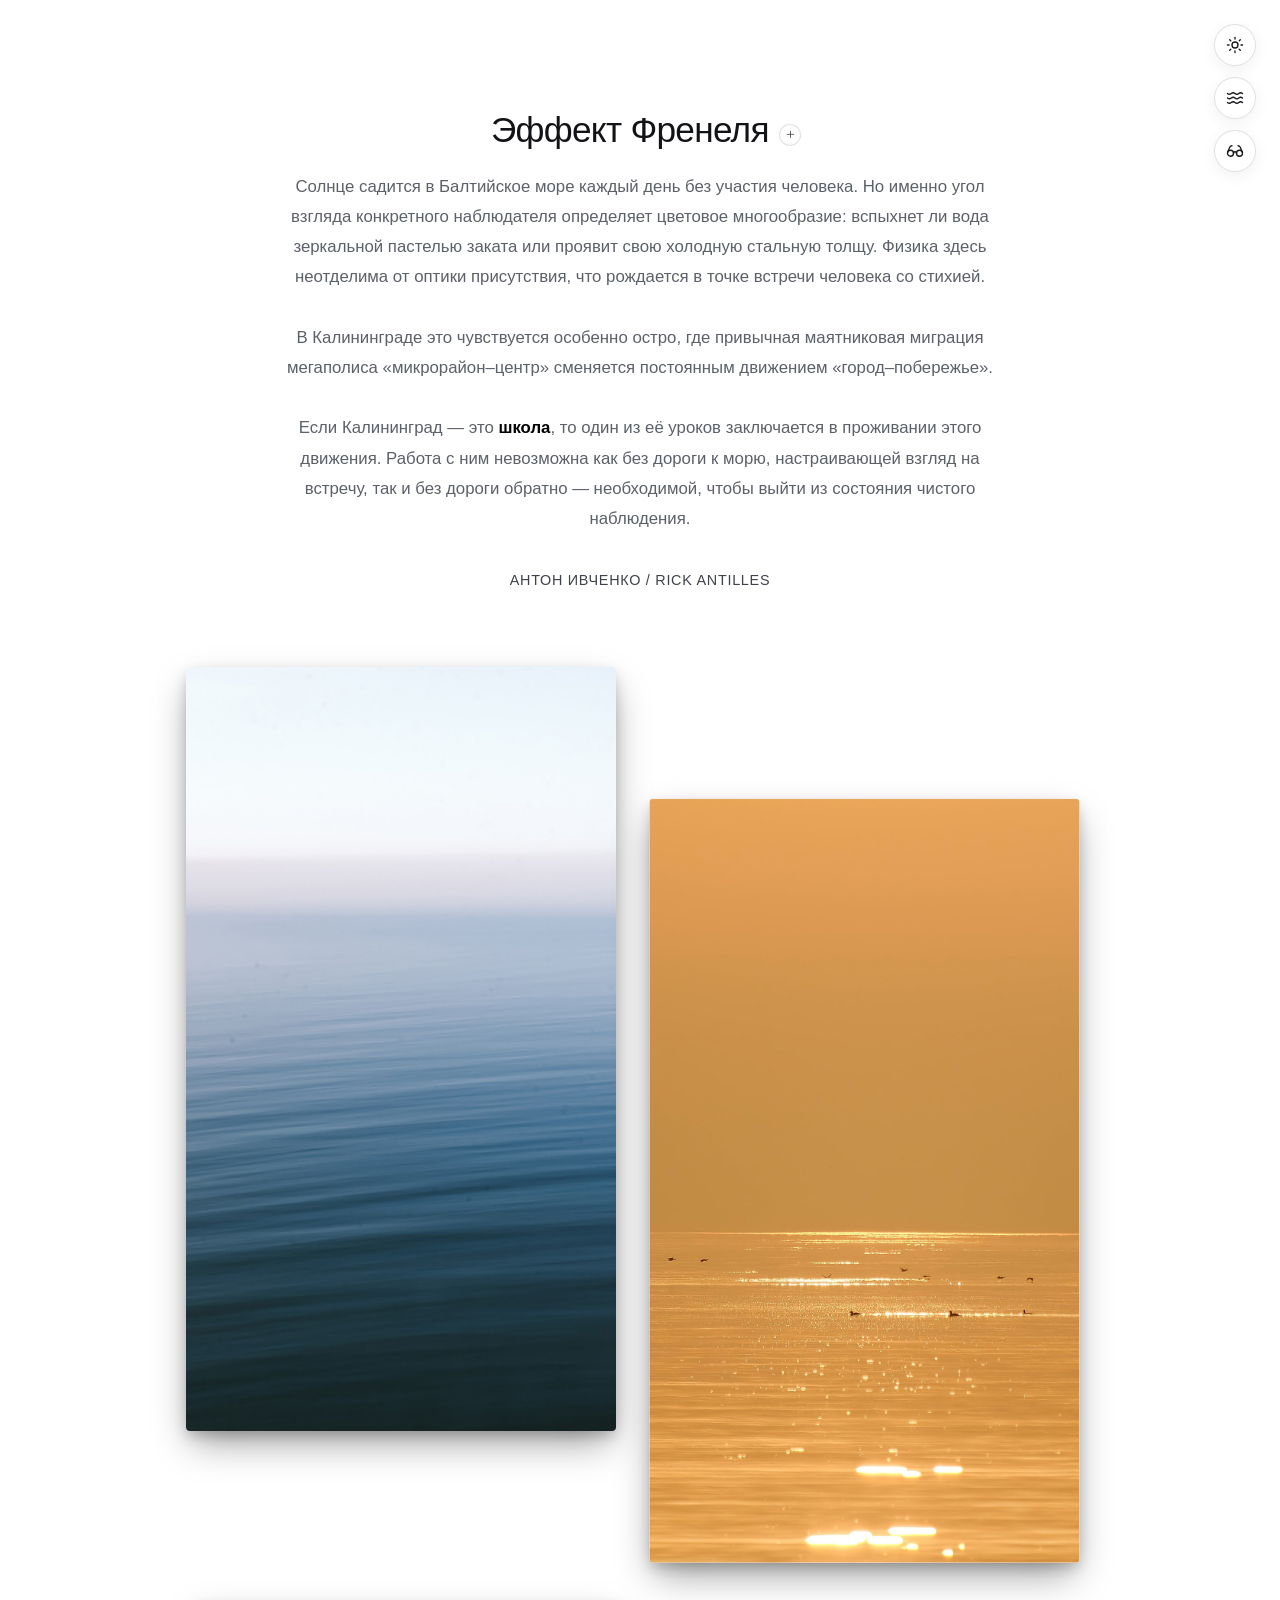
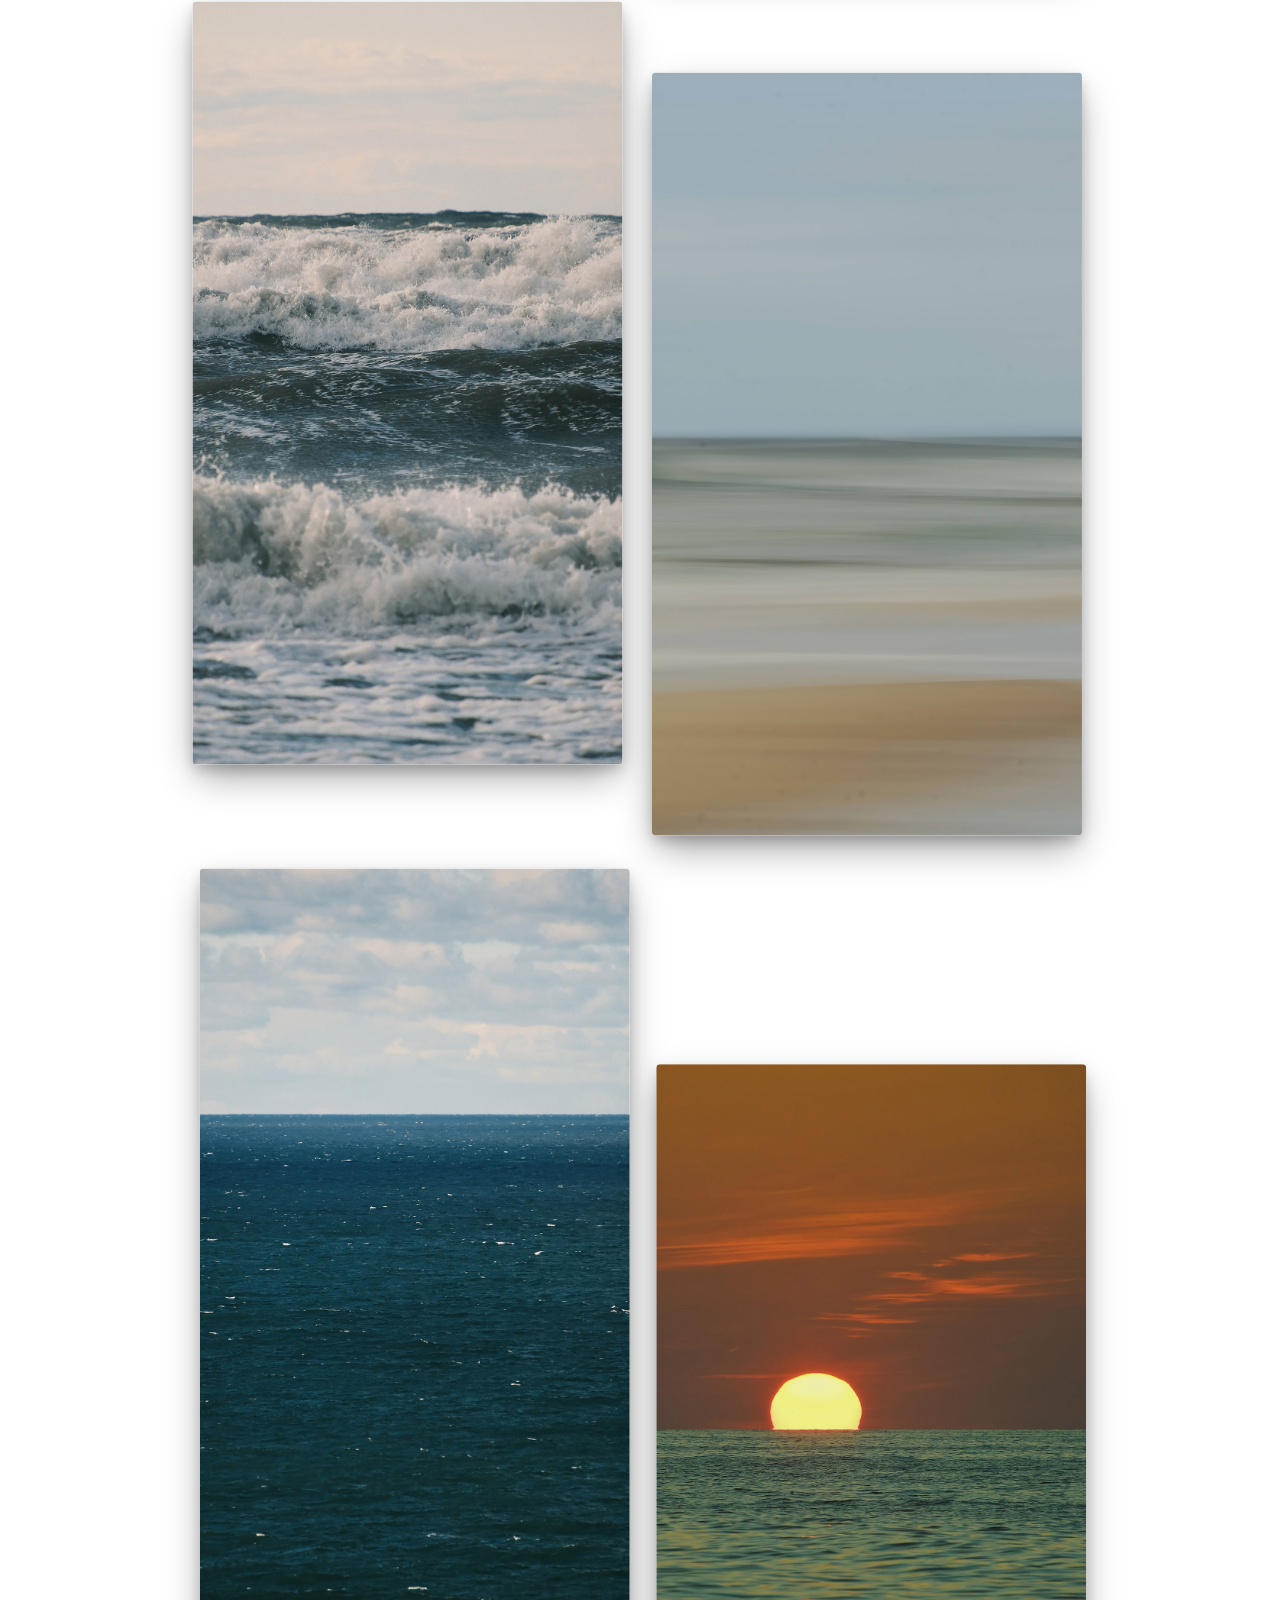
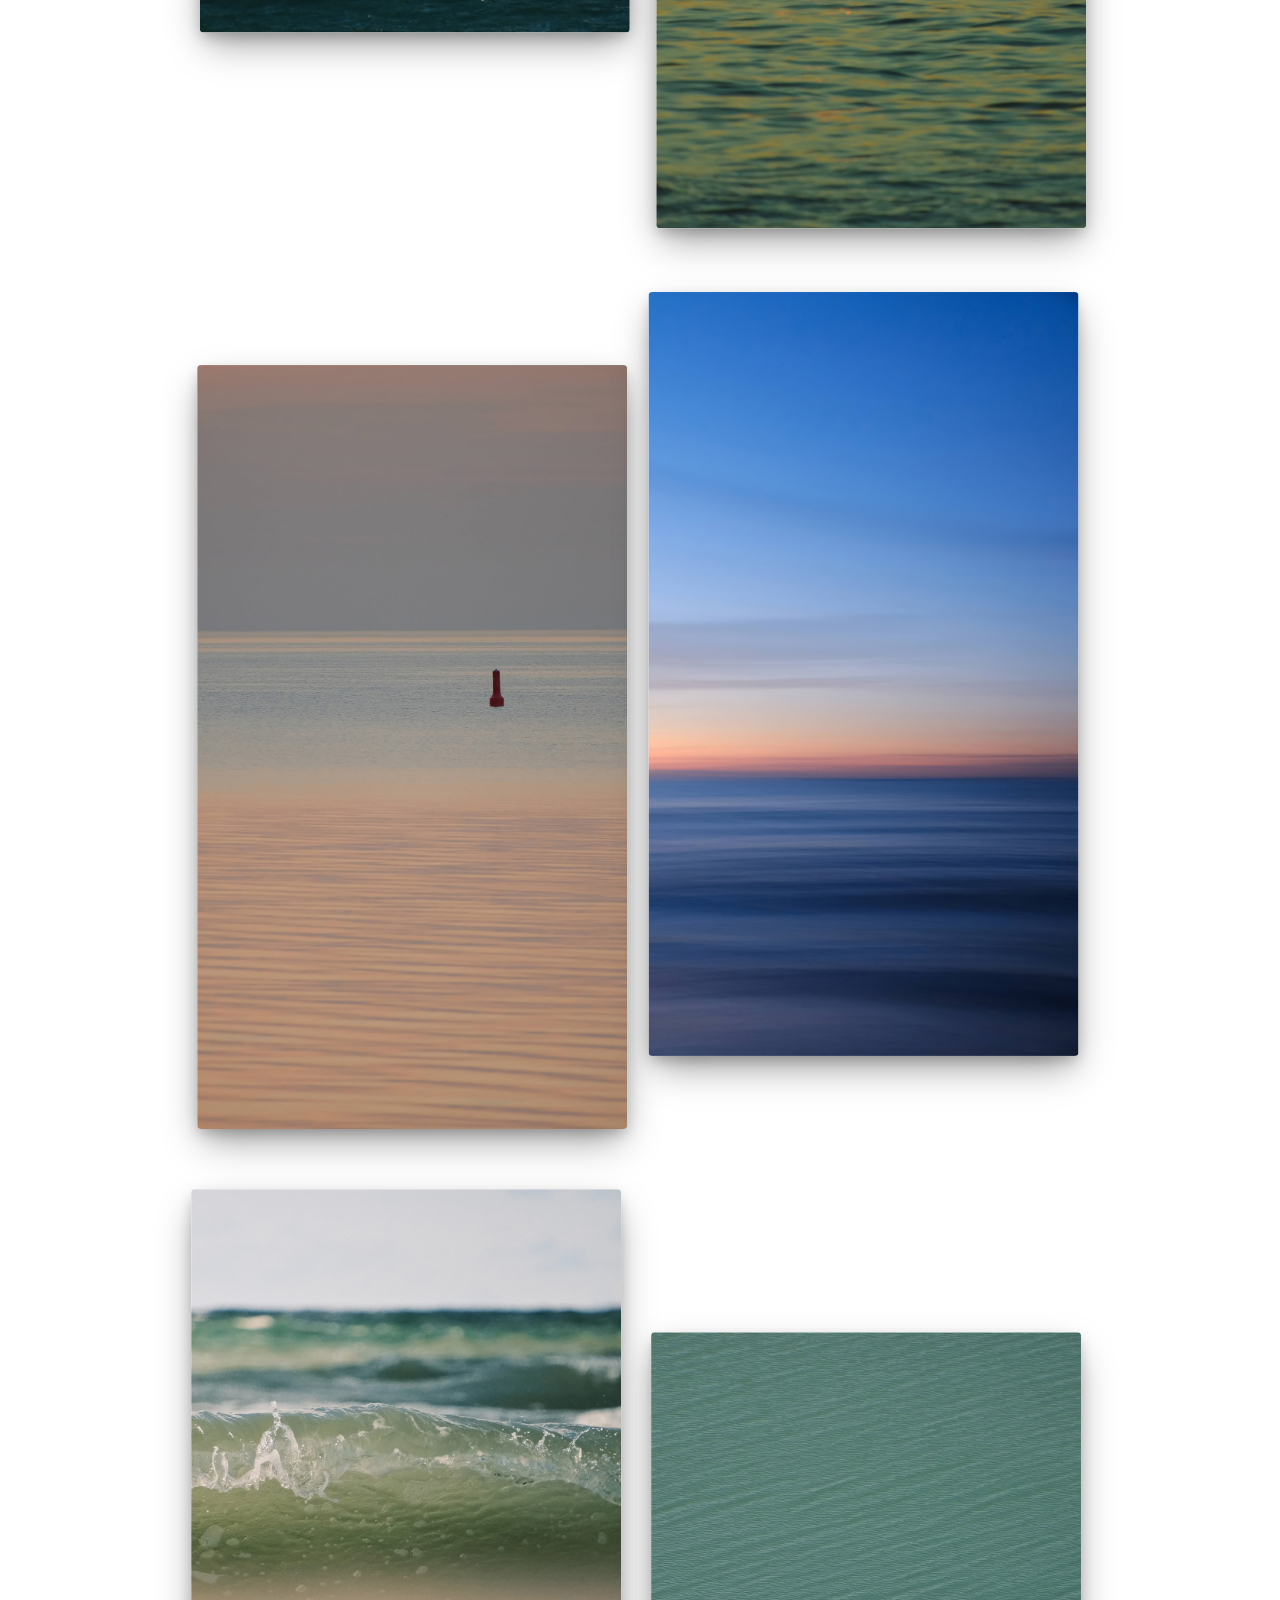
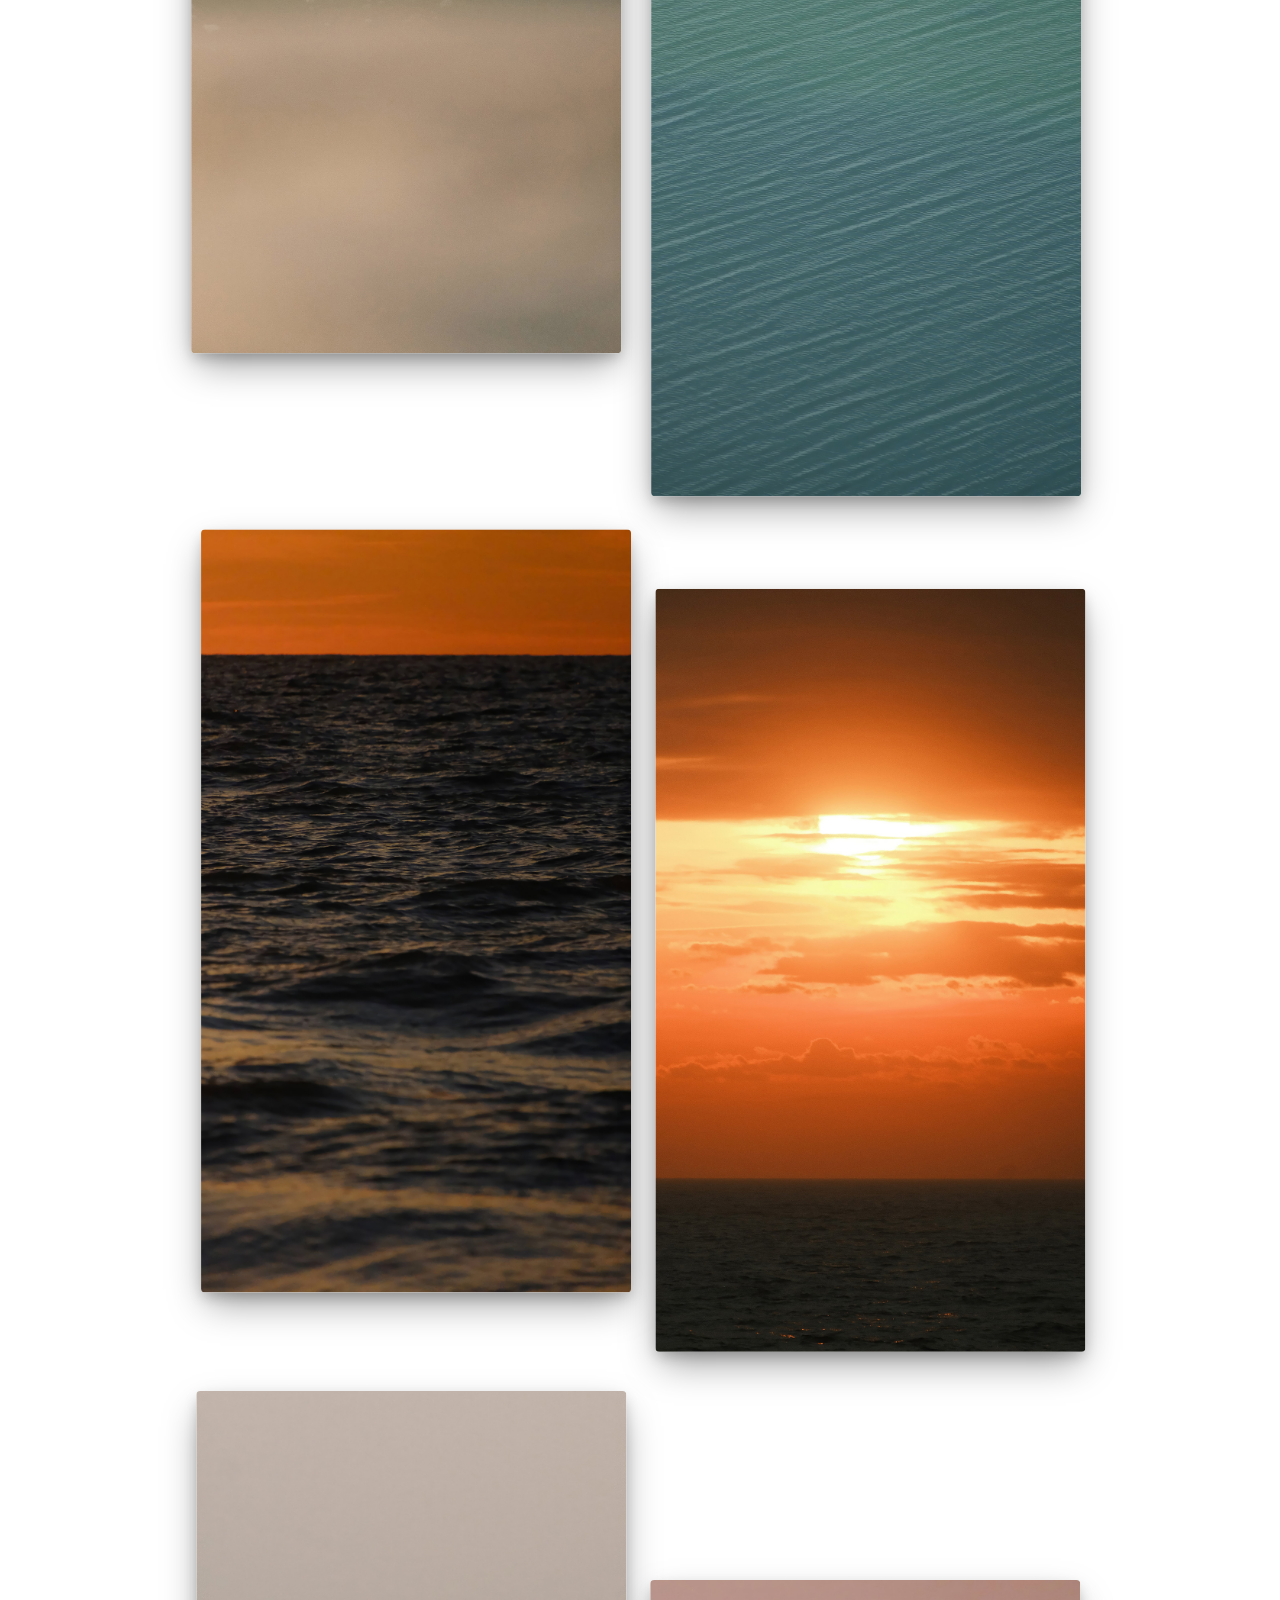
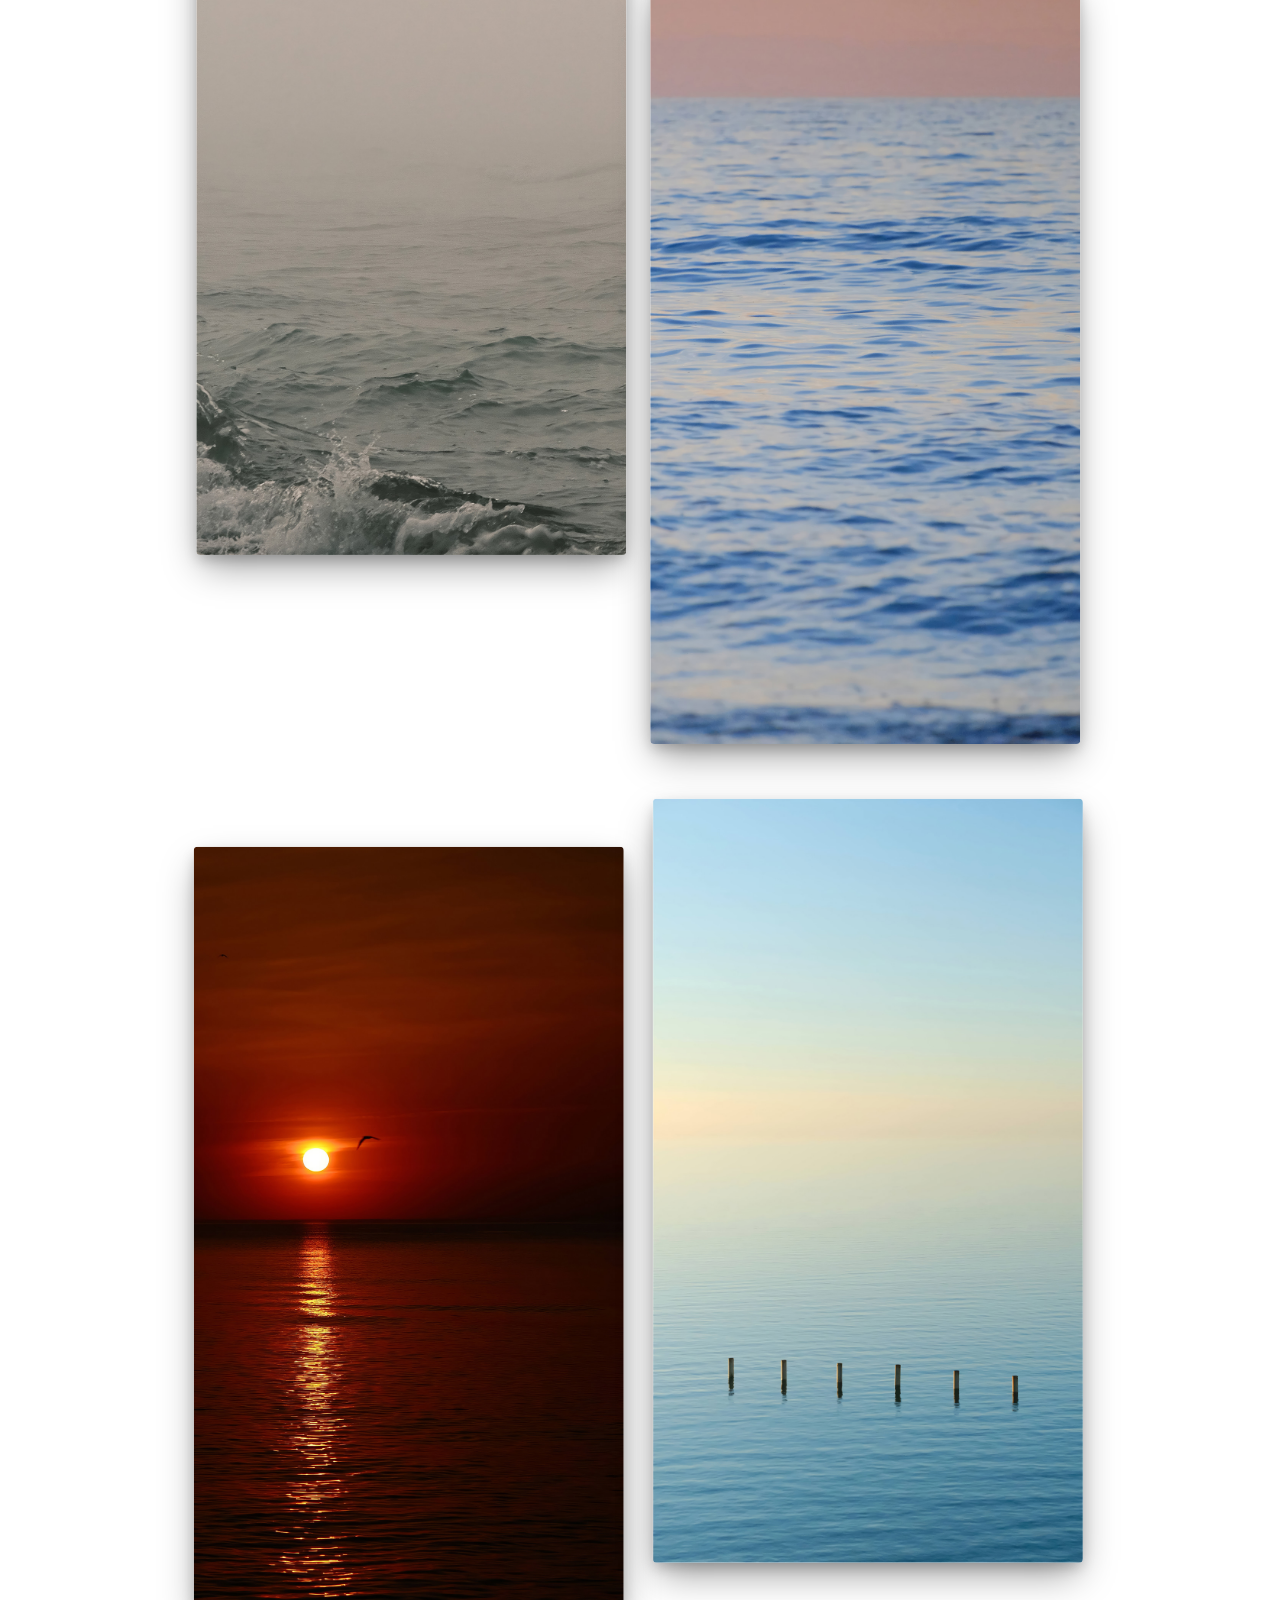
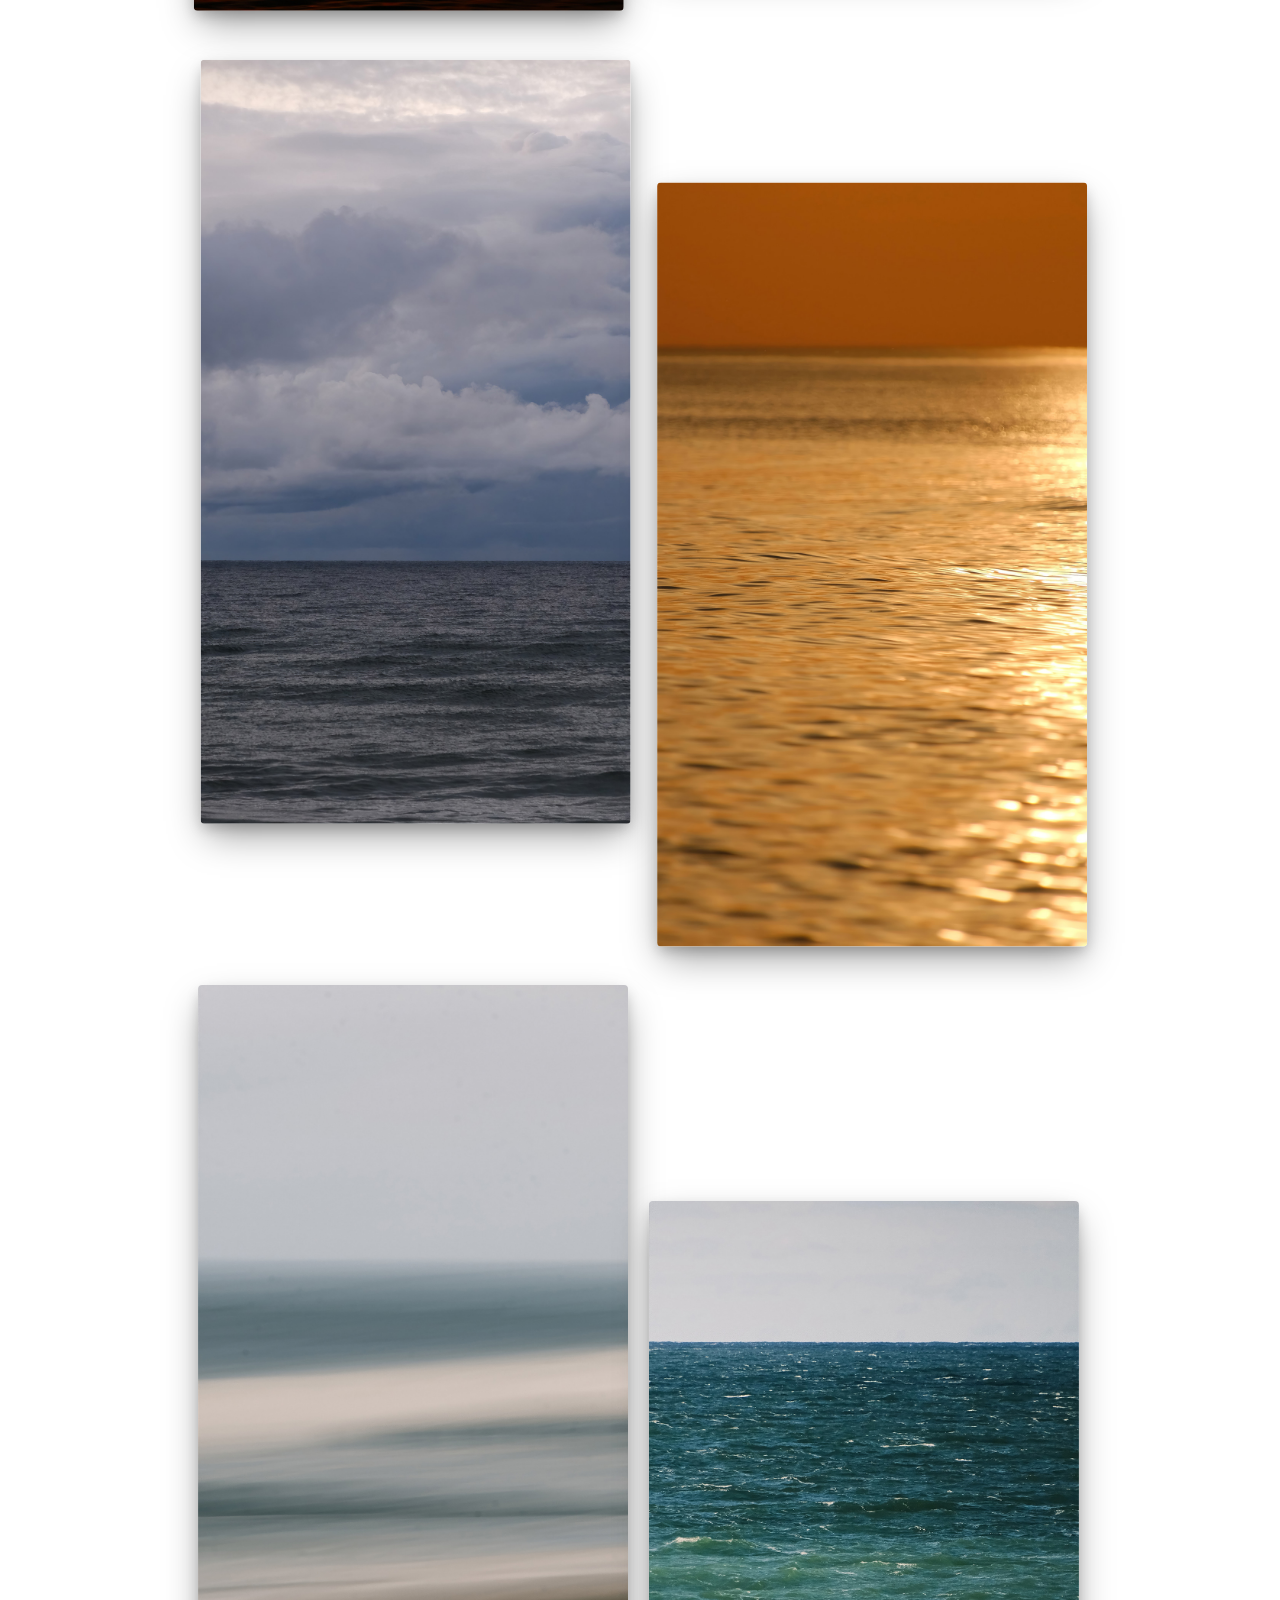
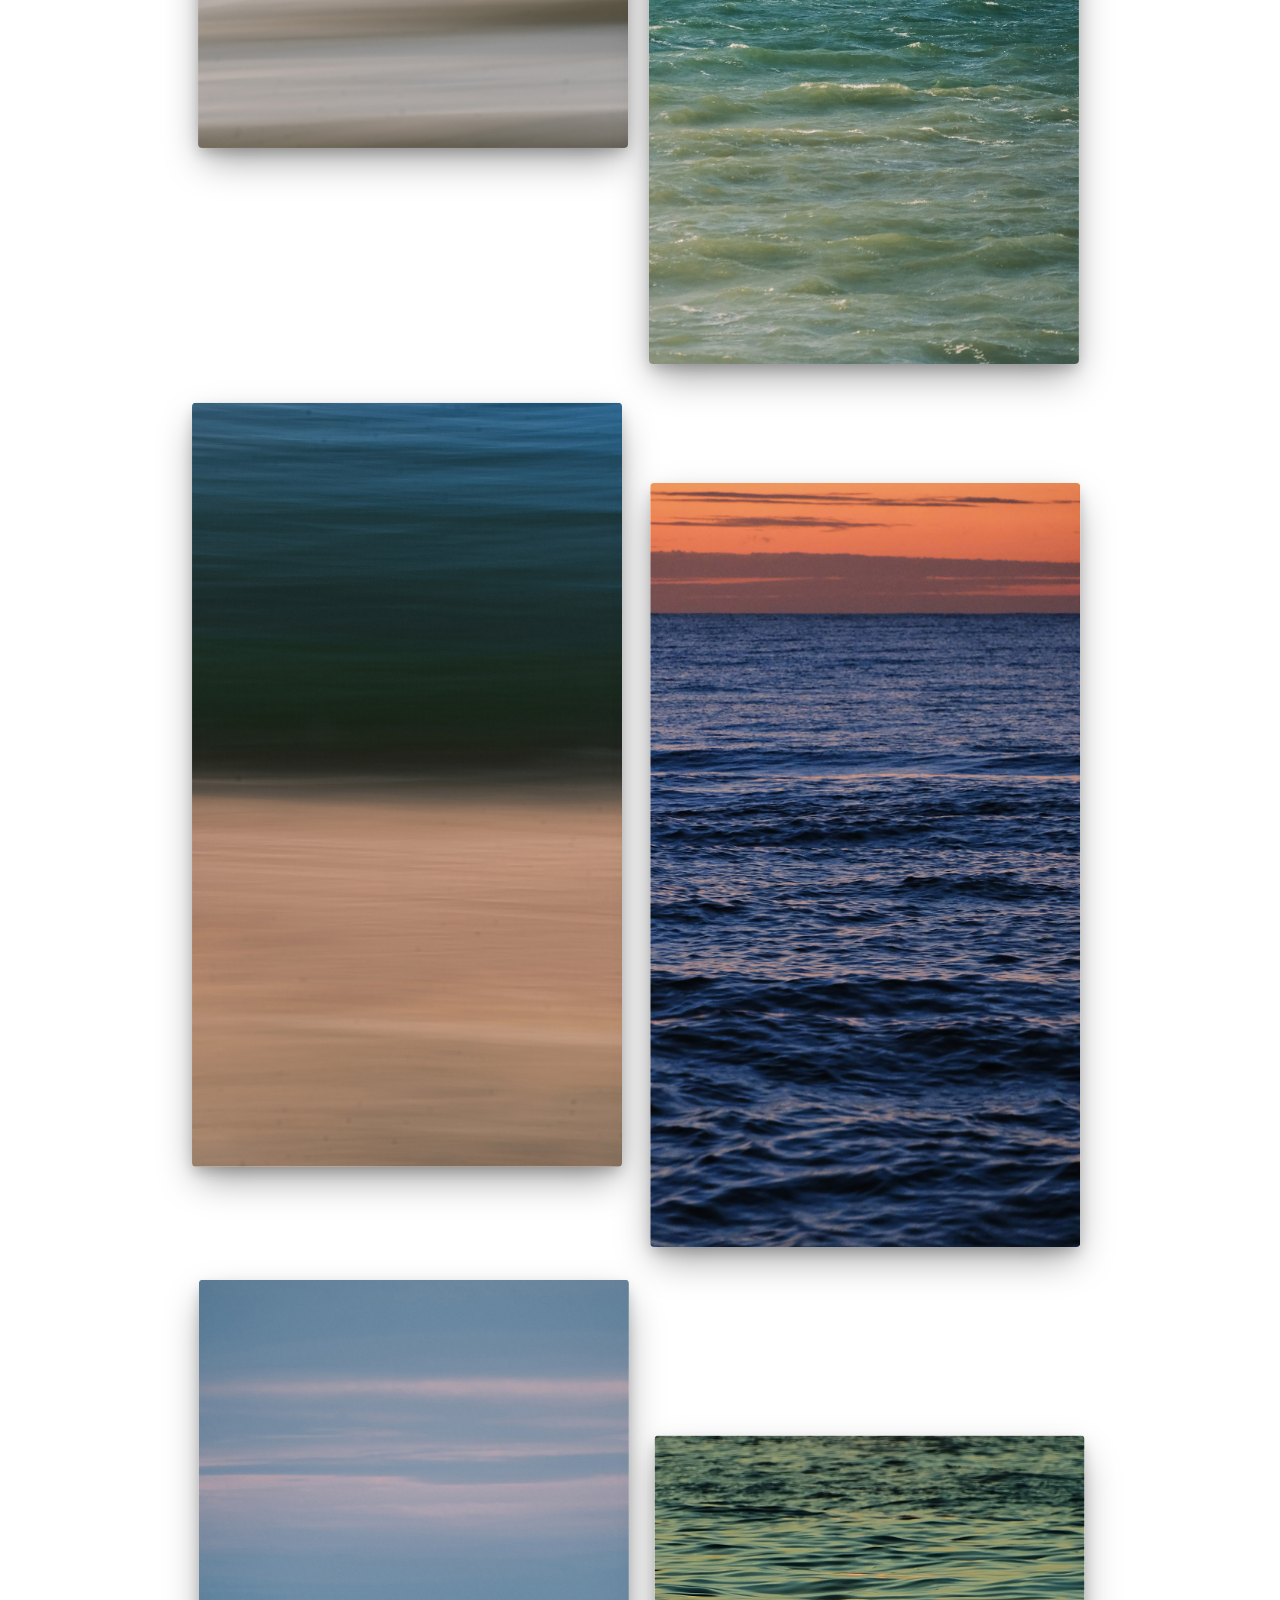
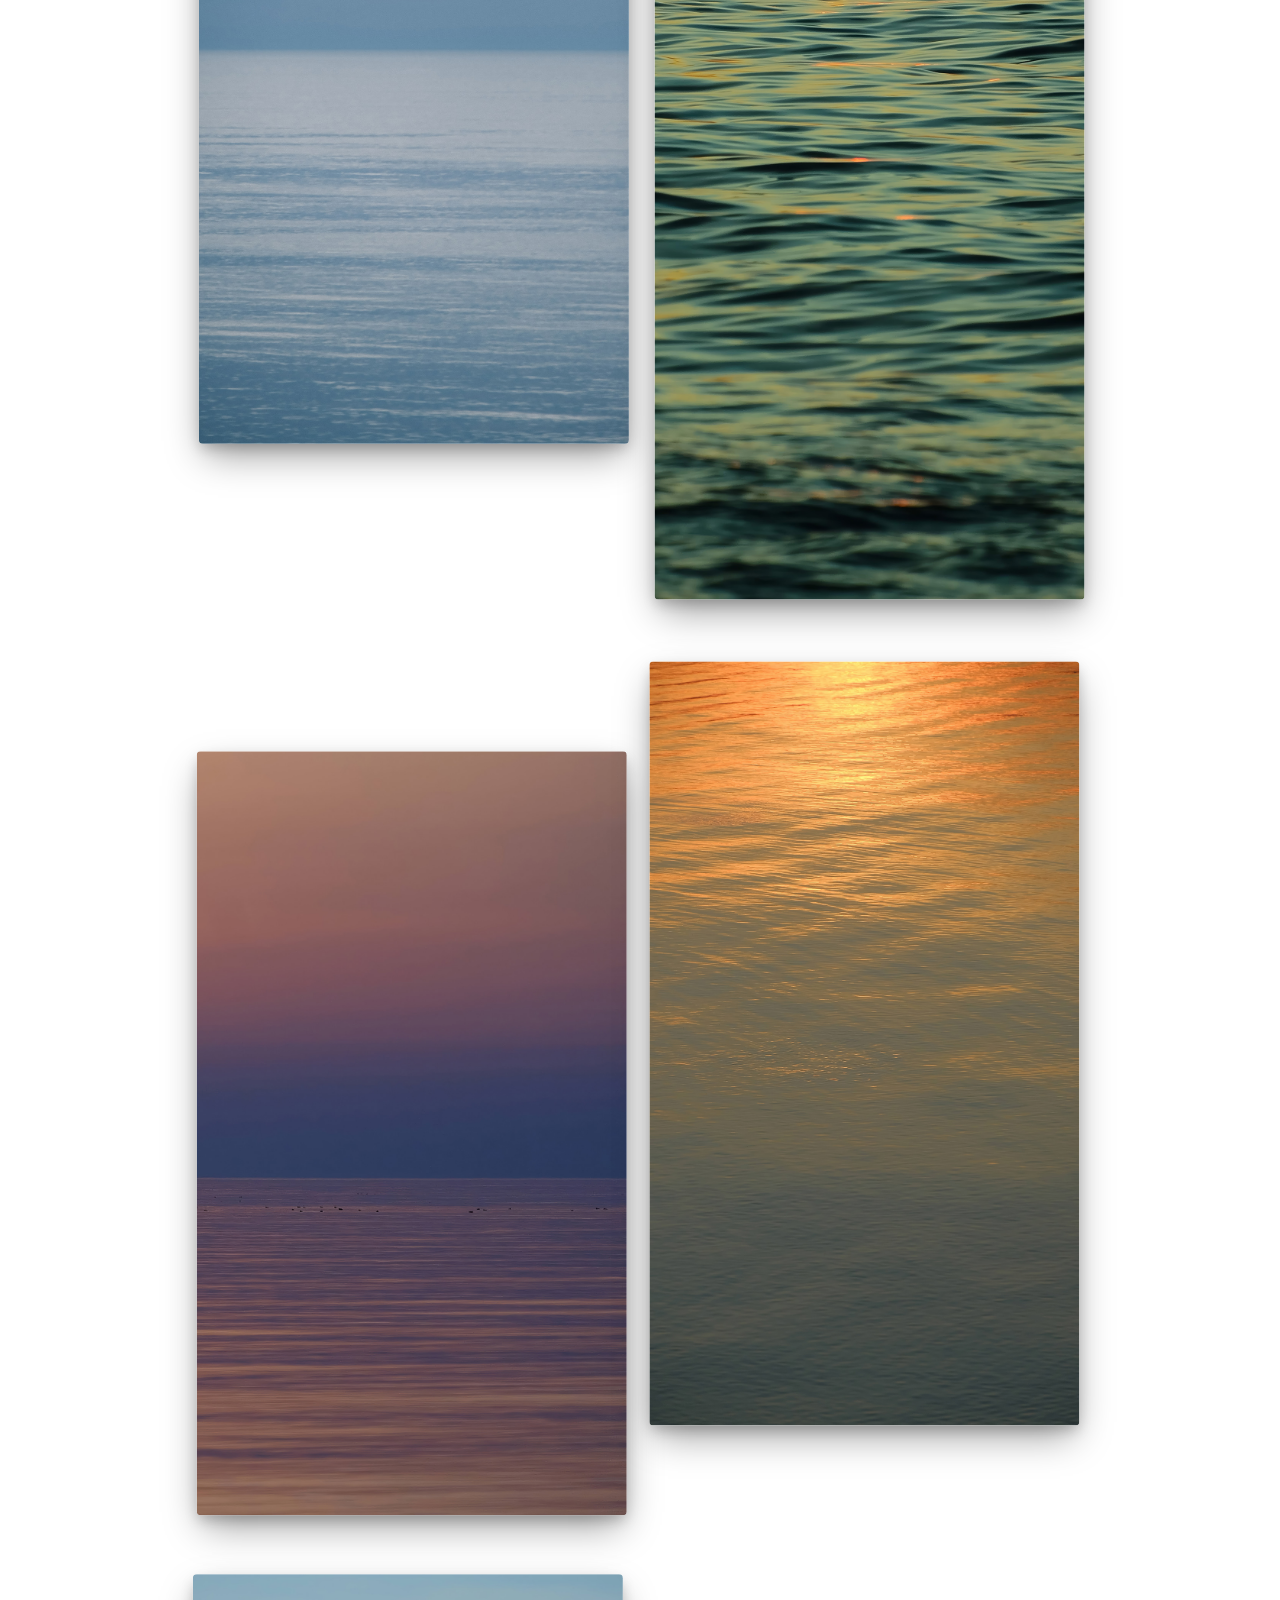
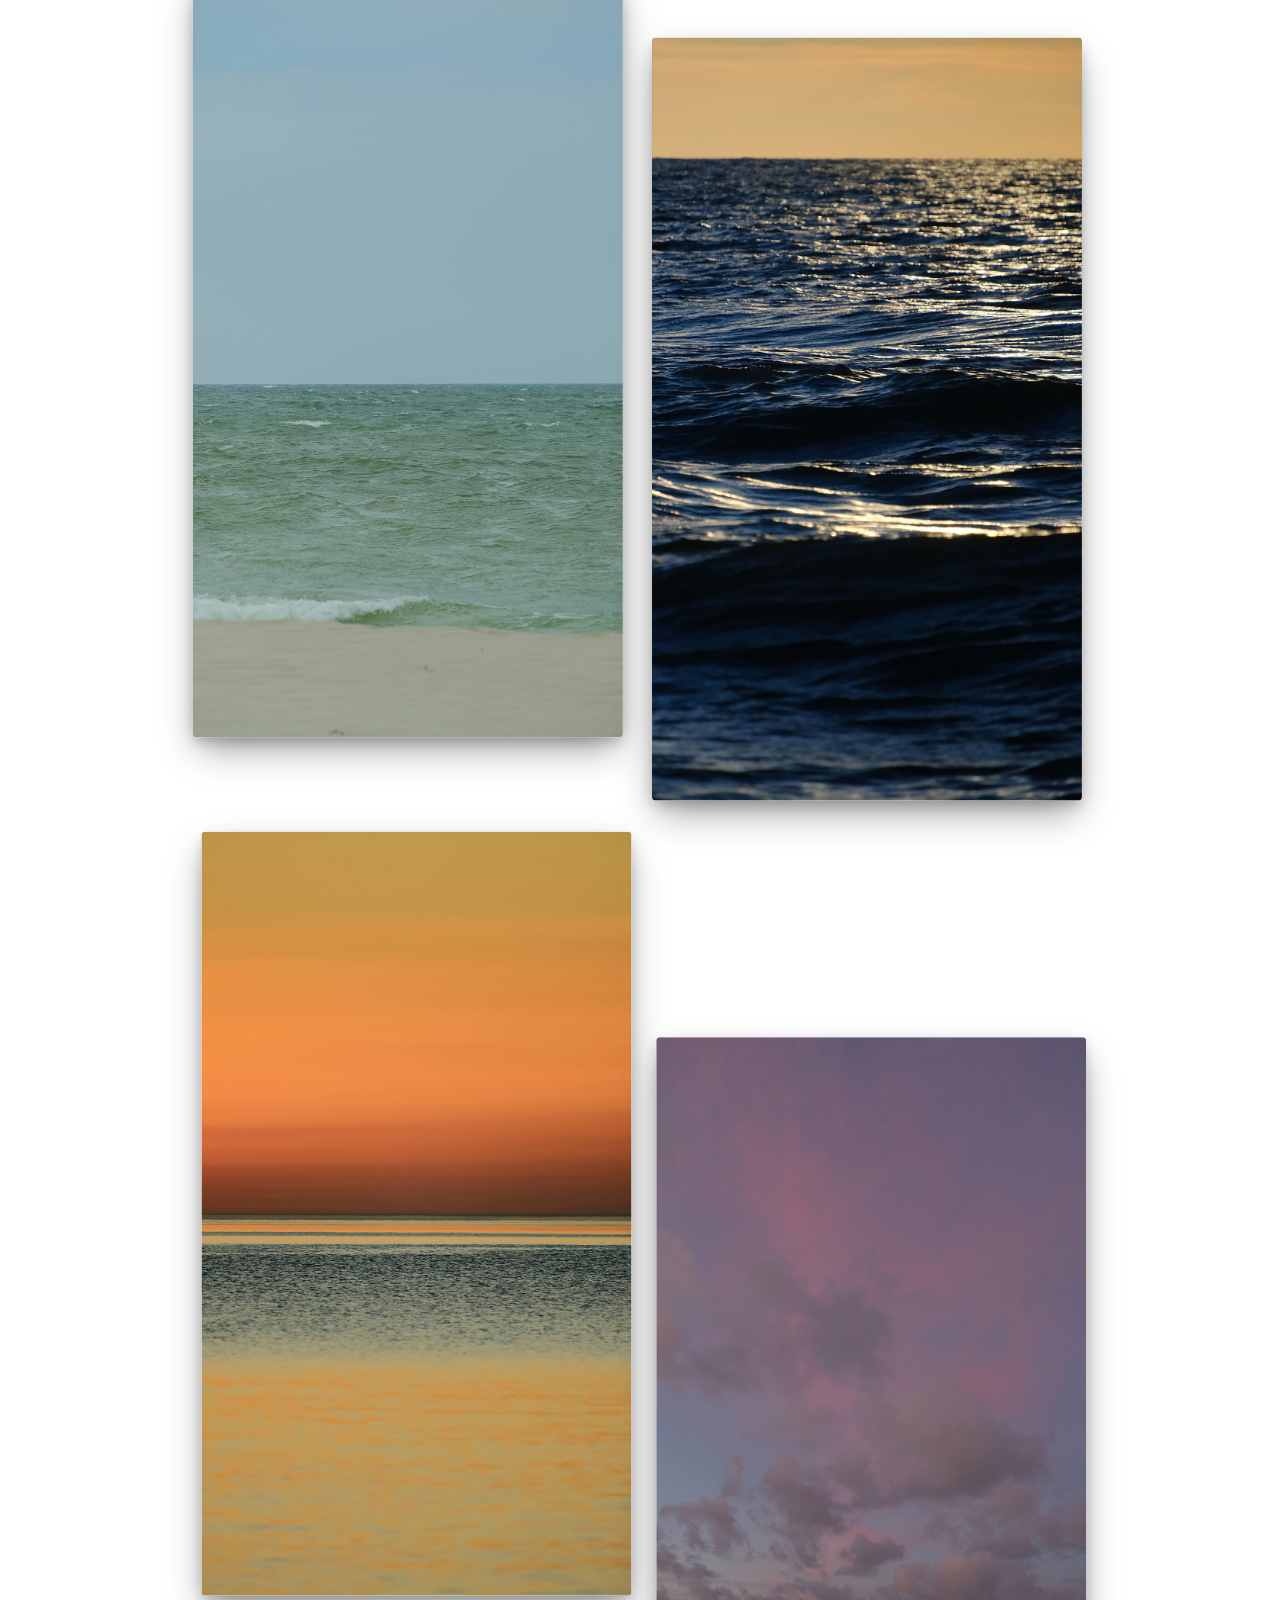
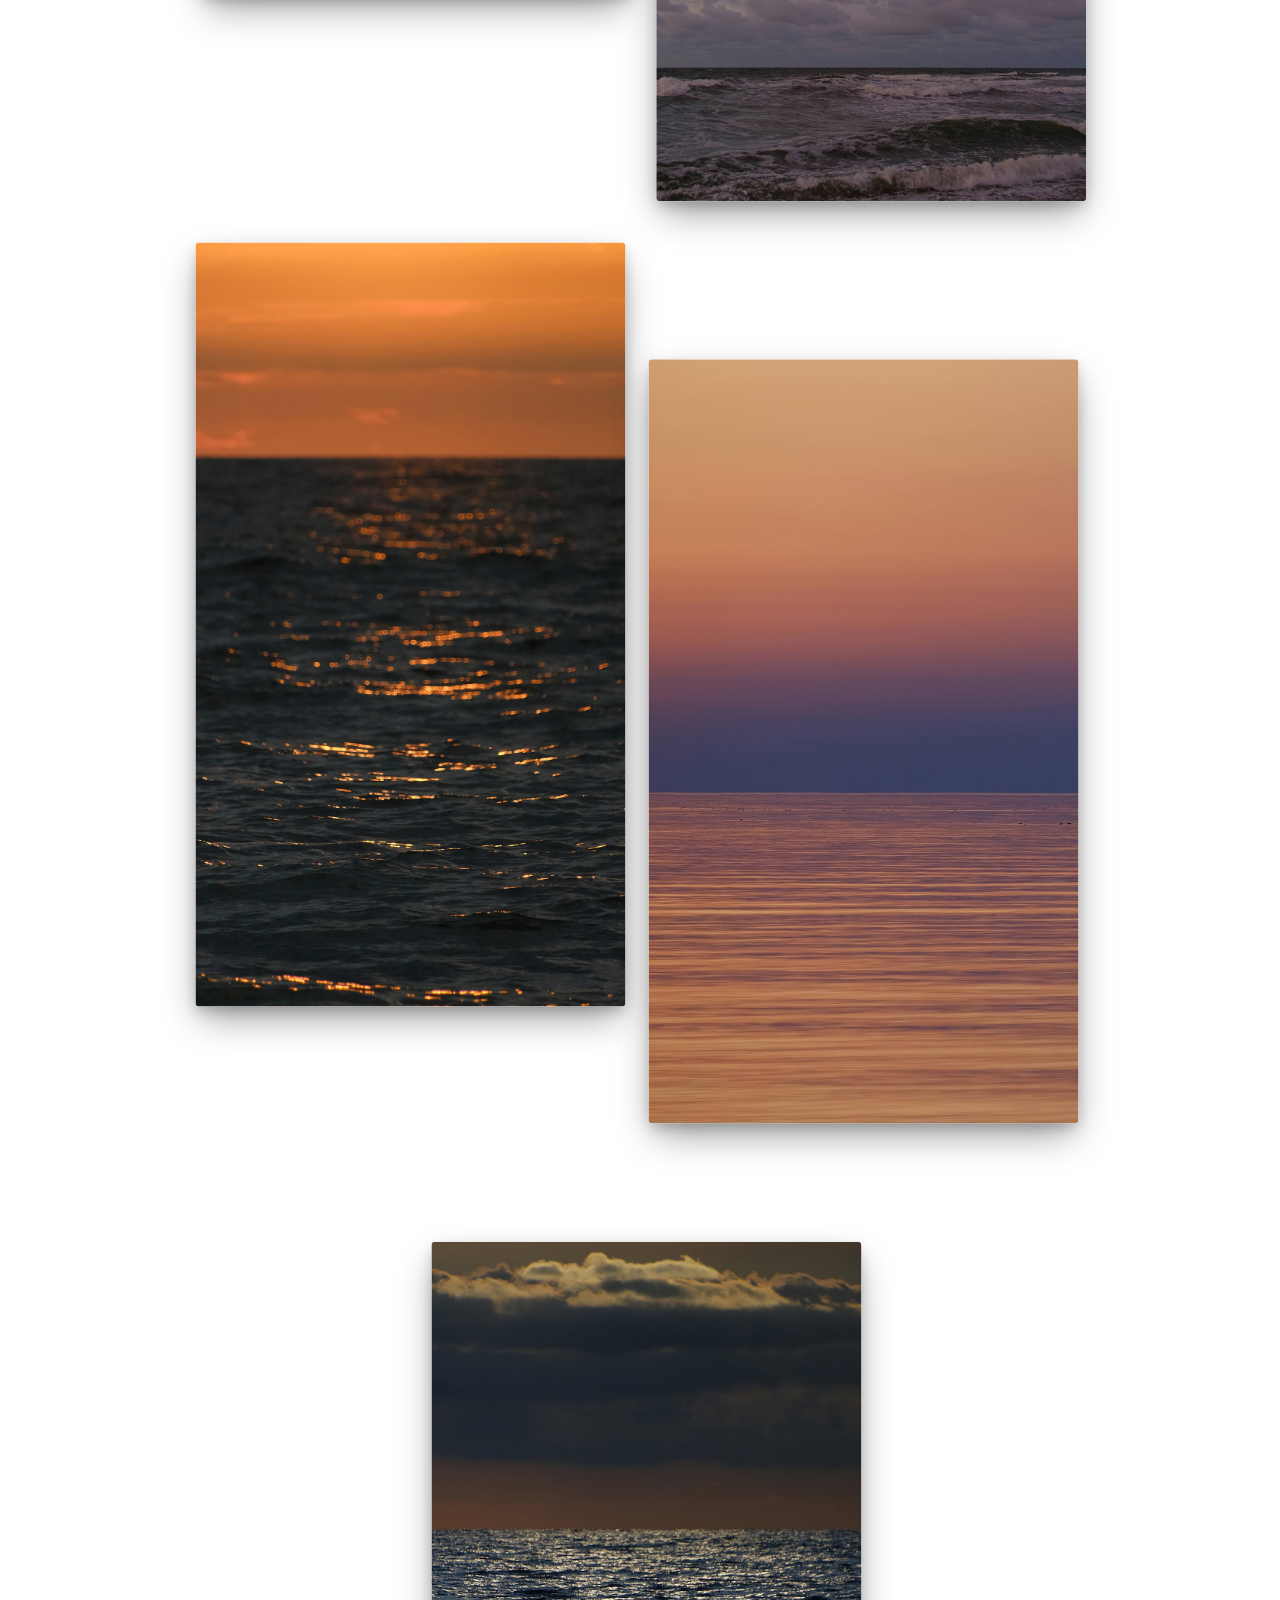
==== index.html @ b17eba39 "Update index.html" ====
<!DOCTYPE html>
<html lang="ru">
<head>
  <meta charset="UTF-8">
  <meta name="viewport" content="width=device-width, initial-scale=1.0">
  <title>Эффект Френеля</title>
  <link rel="stylesheet" href="./styles.css?v=41">
  <script src="./gallery-core.js?v=5"></script>
</head>
<body class="page-index">

  <!-- Кнопка темы (Солнце / Луна) -->
  <button class="theme-toggle-btn visible" id="themeToggleBtn" aria-label="Сменить тему">
    <svg class="icon-sun" viewBox="0 0 24 24">
      <circle cx="12" cy="12" r="4"></circle>
      <path d="M12 2v2"></path>
      <path d="M12 20v2"></path>
      <path d="m4.93 4.93 1.41 1.41"></path>
      <path d="m17.66 17.66 1.41 1.41"></path>
      <path d="M2 12h2"></path>
      <path d="M20 12h2"></path>
      <path d="m6.34 17.66-1.41 1.41"></path>
      <path d="m19.07 4.93-1.41 1.41"></path>
    </svg>
    <svg class="icon-moon" viewBox="0 0 24 24">
      <path d="M12 3a6 6 0 0 0 9 9 9 9 0 1 1-9-9Z"></path>
    </svg>
  </button>

  <!-- Кнопка смены ритма/волны -->
  <button class="pattern-btn visible" id="patternBtn" aria-label="Сменить ритм раскладки">
    <svg viewBox="0 0 24 24">
      <path d="M2 6c.6.5 1.2 1 2.5 1C7 7 7 5 9.5 5c2.6 0 2.4 2 5 2 2.5 0 2.5-2 5-2 1.3 0 1.9.5 2.5 1"></path>
      <path d="M2 12c.6.5 1.2 1 2.5 1 2.5 0 2.5-2 5-2 2.6 0 2.4 2 5 2 2.5 0 2.5-2 5-2 1.3 0 1.9.5 2.5 1"></path>
      <path d="M2 18c.6.5 1.2 1 2.5 1 2.5 0 2.5-2 5-2 2.6 0 2.4 2 5 2 2.5 0 2.5-2 5-2 1.3 0 1.9.5 2.5 1"></path>
    </svg>
  </button>

  <!-- Кнопка перехода в стрим -->
  <a href="stream.html" class="stream-nav-btn visible" id="streamNavBtn" aria-label="Режим наблюдения">
    <svg viewBox="0 0 24 24">
      <circle cx="6" cy="15" r="4"></circle>
      <circle cx="18" cy="15" r="4"></circle>
      <path d="M14 15a2 2 0 0 0-2-2 2 2 0 0 0-2 2"></path>
      <path d="M2.5 13 5 7c.7-1.3 1.4-2 3-2"></path>
      <path d="M21.5 13 19 7c-.7-1.3-1.5-2-3-2"></path>
    </svg>
  </a>

  <!-- Кнопка «Наверх» на 3-й позиции справа (появляется только внизу) -->
  <button class="scroll-top-btn" id="scrollTopBtn" aria-label="Наверх страницы">
    <svg viewBox="0 0 24 24">
      <line x1="12" y1="19" x2="12" y2="5"></line>
      <polyline points="5 12 12 5 19 12"></polyline>
    </svg>
  </button>

  <header>
    <div class="title-row">
      <h1 id="titleContainer"><span id="titleText" class="title-text-box">...</span></h1>
      <button class="lang-switch-btn" id="langSwitchBtn" aria-label="Сменить язык">
        <svg class="icon-cross" viewBox="0 0 24 24">
          <line x1="12" y1="5" x2="12" y2="19"></line>
          <line x1="5" y1="12" x2="19" y2="12"></line>
        </svg>
      </button>
    </div>
    <div id="desc" class="description"></div>
  </header>

  <main class="gallery-grid" id="gallery"></main>

  <footer id="footer" class="site-footer"></footer>

  <!-- Модальное окно фокуса -->
  <div class="modal" id="modal" aria-hidden="true">
    <img id="modalImg" src="" alt="Фокус на изображении">
  </div>

  <script>
    const gallery = document.getElementById('gallery');
    const pageTitleText = document.getElementById('titleText');
    const pageDesc = document.getElementById('desc');
    const pageFooter = document.getElementById('footer');
    const modal = document.getElementById('modal');
    const modalImg = document.getElementById('modalImg');
    const streamNavBtn = document.getElementById('streamNavBtn');
    const patternBtn = document.getElementById('patternBtn');
    const themeToggleBtn = document.getElementById('themeToggleBtn');
    const langSwitchBtn = document.getElementById('langSwitchBtn');
    const scrollTopBtn = document.getElementById('scrollTopBtn');

    // === ПЕРЕКЛЮЧЕНИЕ ТЕМЫ ===
    let currentRawData = null;
    let savedTheme = localStorage.getItem('fresnel_theme');
    let isDarkMode = savedTheme === 'dark';
    let computedGradient = '';

    function applyTheme() {
      if (isDarkMode) {
        document.body.classList.add('theme-dark');
        themeToggleBtn.setAttribute('aria-label', 'Включить светлую тему');
        if (computedGradient) {
          document.body.style.backgroundImage = computedGradient;
          document.documentElement.style.backgroundImage = computedGradient;
        }
      } else {
        document.body.classList.remove('theme-dark');
        themeToggleBtn.setAttribute('aria-label', 'Включить тему с градиентом');
        document.body.style.backgroundImage = 'none';
        document.documentElement.style.backgroundImage = 'none';
      }
    }

    if (isDarkMode) {
      document.body.classList.add('theme-dark');
    }

    themeToggleBtn.addEventListener('click', () => {
      isDarkMode = !isDarkMode;
      localStorage.setItem('fresnel_theme', isDarkMode ? 'dark' : 'light');
      applyTheme();
    });

    patternBtn.addEventListener('click', () => {
      GalleryCore.nextPattern();
    });

    scrollTopBtn.addEventListener('click', () => {
      window.scrollTo({
        top: 0,
        behavior: 'smooth'
      });
    });

    function checkBottomPosition() {
      const scrollPos = window.innerHeight + window.scrollY;
      const threshold = document.documentElement.scrollHeight - 70;
      
      if (scrollPos >= threshold) {
        streamNavBtn.classList.remove('visible');
        scrollTopBtn.classList.add('visible');
      } else {
        streamNavBtn.classList.add('visible');
        scrollTopBtn.classList.remove('visible');
      }
    }

    window.addEventListener('scroll', checkBottomPosition, { passive: true });

    function buildDynamicGradient(data, pairCount) {
      const colors = GalleryCore.extractColors(data);
      if (colors.length === 0) return '';
      if (colors.length === 1) return colors[0];

      const totalStopsNeeded = Math.max(pairCount + 3, colors.length);
      const stopColors = [];
      for (let i = 0; i < totalStopsNeeded; i++) {
        stopColors.push(colors[i % colors.length]);
      }

      const stopsWithPercents = stopColors.map((color, index) => {
        const percent = Math.round((index / (totalStopsNeeded - 1)) * 100);
        return `${color} ${percent}%`;
      });

      return `linear-gradient(168deg, ${stopsWithPercents.join(', ')})`;
    }

    function openModal(src) {
      modalImg.src = src;
      modal.classList.add('active');
      modal.setAttribute('aria-hidden', 'false');
      document.body.classList.add('modal-open');
    }

    function closeModal() {
      modal.classList.remove('active');
      modal.setAttribute('aria-hidden', 'true');
      document.body.classList.remove('modal-open');
      setTimeout(() => {
        if (!modal.classList.contains('active')) {
          modalImg.src = '';
        }
      }, 350);
    }

    const glassesIconSvg = `<svg class="footer-glasses-icon" viewBox="0 0 24 24"><circle cx="6" cy="15" r="4"></circle><circle cx="18" cy="15" r="4"></circle><path d="M14 15a2 2 0 0 0-2-2 2 2 0 0 0-2 2"></path><path d="M2.5 13 5 7c.7-1.3 1.4-2 3-2"></path><path d="M21.5 13 19 7c-.7-1.3-1.5-2-3-2"></path></svg>`;

    // === ПАРСИНГ И РЕНДЕР ТЕКСТОВ ===
    let currentLang = localStorage.getItem('fresnel_lang') || 'ru';
    let enTextData = null;

    function renderHeaderAndDesc(rawTitle, rawDesc) {
      if (rawTitle) {
        const cleanTitle = rawTitle.replace(/<\/?[^>]+(>|$)/g, '').replace(/\*\*(.*?)\*\*/g, '$1').trim();
        document.title = cleanTitle;

        pageTitleText.innerHTML = rawTitle
          .replace(/<strong[^>]*>(.*?)<\/strong>/gi, '<span class="title-accent">$1</span>')
          .replace(/<b[^>]*>(.*?)<\/b>/gi, '<span class="title-accent">$1</span>')
          .replace(/\*\*(.*?)\*\*/g, '<span class="title-accent">$1</span>');
      }

      if (rawDesc) {
        let descHtml = rawDesc
          .replace(/<strong[^>]*>(.*?)<\/strong>/gi, '<span class="highlight">$1</span>')
          .replace(/<b[^>]*>(.*?)<\/b>/gi, '<span class="highlight">$1</span>')
          .replace(/\*\*(.*?)\*\*/g, '<span class="highlight">$1</span>');

        const paragraphs = descHtml.split(/\n\s*\n/);
        if (paragraphs.length > 1) {
          const lastIdx = paragraphs.length - 1;
          const lastP = paragraphs[lastIdx].trim();
          if (lastP.includes('/') || /Антон|Anton|Rick/i.test(lastP)) {
            paragraphs[lastIdx] = `<span class="author-line">${lastP}</span>`;
          }
          descHtml = paragraphs.join('<br><br>');
        } else {
          descHtml = descHtml.replace(/\n/g, '<br>');
        }

        pageDesc.innerHTML = descHtml;
      }
    }

    function renderFooter(rawFooter) {
      const currentYear = new Date().getFullYear();
      let footerStr = rawFooter && rawFooter.trim() 
        ? rawFooter.trim()
        : (currentLang === 'en'
            ? `[version without text - for observation](stream.html)\n\n[Telegram](https://t.me/RickAntilles) / [Instagram](https://instagram.com/mefty)\n\n© ${currentYear} ANTON IVCHENKO / RICK ANTILLES. ALL RIGHTS RESERVED.`
            : `[версия без текста — для наблюдения](stream.html)\n\n[Telegram](https://t.me/RickAntilles) / [Instagram](https://instagram.com/mefty)\n\n© ${currentYear} Антон Ивченко / Rick Antilles. All rights reserved.`);

      footerStr = footerStr.replace(/\[([^\]]+)\]\(([^)]+)\)/g, (match, text, url) => {
        const isExternal = /^https?:\/\//i.test(url);
        const targetAttr = isExternal ? ' target="_blank" rel="noopener noreferrer"' : '';
        
        let formattedText = text;
        if (url.includes('stream.html') || /наблюден|observ/i.test(text)) {
          formattedText = text.replace(/\s*[-—–]\s*/, ` ${glassesIconSvg} `);
        }
        
        return `<a href="${url}"${targetAttr}>${formattedText}</a>`;
      });

      footerStr = footerStr.replace(/\[year\]/gi, currentYear).replace(/\b20\d{2}\b/g, currentYear);

      const footerParts = footerStr.split(/\n\s*\n/);
      let modeHtml = '';
      let contactsHtml = '';
      let copyrightHtml = '';

      if (footerParts.length >= 3) {
        modeHtml = footerParts[0].trim();
        contactsHtml = footerParts[1].trim();
        copyrightHtml = footerParts.slice(2).join('<br>').trim();
      } else {
        contactsHtml = footerParts[0] || '';
        copyrightHtml = footerParts.slice(1).join('<br>').trim();
      }

      pageFooter.innerHTML = `
        ${modeHtml ? `<div class="footer-mode-link">${modeHtml}</div>` : ''}
        <div class="footer-contacts">${contactsHtml}</div>
        <div class="footer-copyright">${copyrightHtml}</div>
      `;
    }

    async function parseEngMarkdown() {
      if (enTextData) return enTextData;
      try {
        const res = await fetch('content-eng.md?v=' + Date.now());
        if (!res.ok) throw new Error('content-eng.md not found');
        const text = await res.text();

        let cleanText = text;
        let title = 'The Fresnel Effect';

        const matchTitle = text.match(/^#\s+(.+)$/m);
        if (matchTitle) {
          title = matchTitle[1].trim();
          cleanText = text.replace(/^#\s+(.+)$/m, '').trim();
        } else {
          const parts = text.split(/\n\s*\n/);
          if (parts[0] && parts[0].length < 60) {
            title = parts[0].trim();
            cleanText = parts.slice(1).join('\n\n').trim();
          }
        }

        let description = cleanText;
        let footer = '';

        if (cleanText.includes('---')) {
          const hrParts = cleanText.split(/\n\s*---\s*\n/);
          description = hrParts[0].trim();
          footer = hrParts.slice(1).join('\n\n').trim();
        } else if (cleanText.includes('***')) {
          const hrParts = cleanText.split(/\n\s*\*\*\*\s*\n/);
          description = hrParts[0].trim();
          footer = hrParts.slice(1).join('\n\n').trim();
        } else {
          const streamIdx = cleanText.search(/\[.*?\]\(stream\.html\)/i);
          if (streamIdx !== -1) {
            description = cleanText.slice(0, streamIdx).trim();
            footer = cleanText.slice(streamIdx).trim();
          }
        }

        enTextData = { title, description, footer };
        return enTextData;
      } catch (err) {
        console.warn('Не удалось загрузить content-eng.md', err);
        return null;
      }
    }

    async function setLanguage(lang) {
      currentLang = lang;
      localStorage.setItem('fresnel_lang', lang);
      langSwitchBtn.classList.toggle('is-eng', lang === 'en');

      if (lang === 'en') {
        const enData = await parseEngMarkdown();
        if (enData) {
          renderHeaderAndDesc(enData.title, enData.description);
          renderFooter(enData.footer);
        }
      } else {
        if (currentRawData) {
          renderHeaderAndDesc(currentRawData.title, currentRawData.description);
          renderFooter(currentRawData.footer);
        }
      }
    }

    langSwitchBtn.addEventListener('click', () => {
      setLanguage(currentLang === 'ru' ? 'en' : 'ru');
    });

    async function init() {
      try {
        const res = await fetch('data.json?v=' + Date.now());
        const data = await res.json();
        currentRawData = data;

        await setLanguage(currentLang);

        gallery.innerHTML = '';
        const rawImages = data.images || [];
        const images = GalleryCore.sortImages(rawImages);
        const allColors = GalleryCore.extractColors(data);
        const photoColors = GalleryCore.getPhotoPalette(allColors);

        images.forEach((item, index) => {
          const el = document.createElement('div');
          el.className = 'photo-item';

          GalleryCore.applyCardLayout(el, index, photoColors);

          el.innerHTML = `<img src="${item.src}" alt="" loading="lazy">`;

          el.querySelector('img').addEventListener('click', () => {
            openModal(item.src);
          });

          gallery.appendChild(el);
        });

        const pairCount = Math.ceil(images.length / 2);
        computedGradient = buildDynamicGradient(data, pairCount);
        applyTheme();

      } catch (e) {
        console.error("Ошибка загрузки данных:", e);
      }
    }

    modal.addEventListener('click', closeModal);
    window.addEventListener('keydown', (e) => {
      if (e.key === 'Escape' && modal.classList.contains('active')) {
        closeModal();
      }
    });

    init();
  </script>
</body>
</html>
---- styles.css ----
:root {
  --bg-color: #ffffff;
  --text-main: #18191c;
  --text-dim: #5c6068;
  --accent: #0f1012;
  
  --glass-bg: rgba(255, 255, 255, 0.42);
  --glass-border: rgba(0, 0, 0, 0.12);
  --glass-hover: rgba(255, 255, 255, 0.68);
  --glass-hover-border: rgba(0, 0, 0, 0.22);
  --ease-smooth: cubic-bezier(0.25, 1, 0.5, 1);
}

/* === СКРЫТИЕ ПОЛОСЫ ПРОКРУТКИ БЕЗ СКАЧКОВ UI === */
html {
  overflow-y: scroll;
  scrollbar-width: none;
  -ms-overflow-style: none;
}

html::-webkit-scrollbar,
body::-webkit-scrollbar {
  display: none;
  width: 0;
  height: 0;
}

body {
  scrollbar-width: none;
  -ms-overflow-style: none;
}

/* === ВТОРИЧНЫЙ ТЁМНЫЙ РЕЖИМ (ГРАДИЕНТ И СВЕЧЕНИЕ) === */
body.theme-dark {
  --bg-color: #0b0c10;
  --text-main: #e6e6e6;
  --text-dim: #8a8d93;
  --accent: #f3dfc0;
  
  --glass-bg: rgba(14, 16, 22, 0.35);
  --glass-border: rgba(255, 255, 255, 0.12);
  --glass-hover: rgba(24, 28, 38, 0.55);
  --glass-hover-border: rgba(243, 223, 192, 0.35);
  background-color: #0b0c10 !important;
  color: var(--text-main);
}

body.theme-dark h1 {
  color: #ffffff;
}

body.theme-dark .title-accent,
body.theme-dark .highlight {
  color: var(--accent);
  font-weight: 400;
}

body.theme-dark .author-line {
  color: var(--text-main);
  opacity: 0.75;
}

body.theme-dark .photo-item img,
body.theme-dark .photo-card img {
  box-shadow: 0 12px 36px -8px var(--glow-color, rgba(0, 0, 0, 0.6)) !important;
}

body.theme-dark .photo-item img:hover,
body.theme-dark .photo-card img:hover {
  box-shadow: 0 20px 50px -8px var(--glow-color, rgba(0, 0, 0, 0.8)) !important;
}

body.theme-dark .site-footer {
  color: var(--text-dim);
}

body.theme-dark .site-footer a {
  color: var(--text-main);
  font-weight: 400;
}

body.theme-dark .site-footer a:hover {
  color: var(--accent);
  text-decoration: none;
}

body.theme-dark .site-footer .footer-copyright {
  opacity: 0.6;
}

body.theme-dark .modal {
  background: rgba(10, 11, 14, 0.88);
}

* {
  box-sizing: border-box;
  margin: 0;
  padding: 0;
}

html, body {
  background-color: var(--bg-color);
  color: var(--text-main);
  font-family: -apple-system, BlinkMacSystemFont, "Segoe UI", Roboto, Helvetica, Arial, sans-serif;
  min-height: 100vh;
  transition: background-color 0.3s ease, color 0.3s ease;
}

body.modal-open {
  overflow: hidden !important;
}

/* === СПЕЦИФИКА СТРАНИЦЫ НЕПРЕРЫВНОГО ПОТОКА === */
body.page-stream {
  background-color: #0b0c10;
  color: #e6e6e6;
  width: 100%;
  height: 100%;
  overflow: hidden;
  touch-action: none;
  user-select: none;
  -webkit-tap-highlight-color: transparent;
}

.stream-viewport {
  position: relative;
  width: 100vw;
  height: 100vh;
  overflow: hidden;
  display: flex;
  justify-content: center;
  align-items: flex-start;
  cursor: grab;
}

.stream-viewport:active {
  cursor: grabbing;
}

.stream-track {
  position: absolute;
  top: 0;
  left: 0;
  width: 100%;
  display: flex;
  flex-direction: column;
  align-items: center;
  will-change: transform;
}

.stream-group {
  display: flex;
  flex-wrap: wrap;
  justify-content: center;
  gap: 3.5rem 4rem;
  max-width: 1200px;
  width: 100%;
  padding: 5rem 1.5rem;
}

.photo-card {
  width: calc(50% - 2rem);
  max-width: 500px;
  margin-top: var(--offset, 0rem);
  transform: translate(var(--x-offset, 0%), var(--y-nudge, 0%));
  transition: transform 0.6s var(--ease-smooth);
}

.photo-card img {
  width: 100%;
  height: auto;
  display: block;
  border-radius: 4px;
  box-shadow: 0 12px 36px -8px var(--glow-color, rgba(0, 0, 0, 0.6));
  cursor: pointer;
  transition: transform 0.4s var(--ease-smooth), box-shadow 0.4s var(--ease-smooth);
}

.photo-card img:hover {
  transform: scale(1.02);
  box-shadow: 0 20px 50px -8px var(--glow-color, rgba(0, 0, 0, 0.8));
}

/* === ПЛАВАЮЩИЕ КНОПКИ В СТИЛЕ МАТОВОГО СТЕКЛА === */
.sound-btn,
.pattern-btn,
.stream-nav-btn,
.back-btn,
.theme-toggle-btn,
.scroll-top-btn {
  position: fixed;
  z-index: 100;
  width: 42px;
  height: 42px;
  border-radius: 50%;
  background: var(--glass-bg);
  backdrop-filter: blur(16px) saturate(160%);
  -webkit-backdrop-filter: blur(16px) saturate(160%);
  border: 1px solid var(--glass-border);
  box-shadow: inset 0 1px 1px rgba(255, 255, 255, 0.22), 0 4px 16px rgba(0, 0, 0, 0.06);
  display: flex;
  align-items: center;
  justify-content: center;
  cursor: pointer;
  color: var(--text-main);
  text-decoration: none;
  opacity: 1;
  pointer-events: auto;
  transform: translateY(0);
  transition: opacity 0.35s var(--ease-smooth), transform 0.35s var(--ease-smooth), background-color 0.25s ease, border-color 0.25s ease, color 0.25s ease, box-shadow 0.25s ease;
}

.sound-btn:hover,
.pattern-btn:hover,
.stream-nav-btn:hover,
.back-btn:hover,
.theme-toggle-btn:hover,
.scroll-top-btn:hover {
  background: var(--glass-hover);
  border-color: var(--glass-hover-border);
  color: var(--accent);
  box-shadow: inset 0 1px 2px rgba(255, 255, 255, 0.35), 0 6px 20px rgba(0, 0, 0, 0.1);
}

.sound-btn svg,
.pattern-btn svg,
.stream-nav-btn svg,
.back-btn svg,
.theme-toggle-btn svg,
.scroll-top-btn svg {
  width: 18px;
  height: 18px;
  stroke: currentColor;
  stroke-width: 1.8;
  stroke-linecap: round;
  stroke-linejoin: round;
  fill: none;
  display: block;
}

.stream-nav-btn:not(.visible) {
  opacity: 0;
  pointer-events: none;
  transform: translateY(-8px);
}

.scroll-top-btn {
  top: 8.1rem;
  right: 1.5rem;
  opacity: 0;
  pointer-events: none;
  transform: translateY(8px);
}

.scroll-top-btn.visible {
  opacity: 1;
  pointer-events: auto;
  transform: translateY(0);
}

.theme-toggle-btn .icon-sun { display: block; }
.theme-toggle-btn .icon-moon { display: none; }
body.theme-dark .theme-toggle-btn .icon-sun { display: none; }
body.theme-dark .theme-toggle-btn .icon-moon { display: block; }

.theme-toggle-btn { top: 1.5rem; right: 1.5rem; }
.pattern-btn { top: 4.8rem; right: 1.5rem; }
.stream-nav-btn { top: 8.1rem; right: 1.5rem; }

.back-btn { top: 1.5rem; right: 1.5rem; left: auto; }
.page-stream .sound-btn { top: 4.8rem; right: 1.5rem; background: rgba(14, 16, 22, 0.35); border-color: rgba(255, 255, 255, 0.12); color: #e6e6e6; }
.page-stream .back-btn { background: rgba(14, 16, 22, 0.35); border-color: rgba(255, 255, 255, 0.12); color: #e6e6e6; }
.sound-btn { top: 1.5rem; right: 1.5rem; }

.sound-btn .icon-sound { display: none; }
.sound-btn .icon-mute { display: block; }
.sound-btn.playing .icon-sound { display: block; }
.sound-btn.playing .icon-mute { display: none; }

/* === ГАЛЕРЕЯ (INDEX.HTML): ШАПКА И ТЕКСТ === */
header {
  max-width: 900px;
  margin: 0 auto;
  padding: 7rem 1.5rem 3rem 1.5rem;
  text-align: center;
}

.title-row {
  display: inline-flex;
  align-items: baseline;
  justify-content: center;
  margin-bottom: 1.5rem;
}

h1 {
  font-size: 2.2rem;
  font-weight: 300;
  line-height: 1;
  letter-spacing: -0.02em;
  margin: 0;
  padding: 0;
  color: #121316;
  display: inline-flex;
  align-items: baseline;
}

.title-text-box {
  display: inline-block;
  width: 290px;
  text-align: right;
  white-space: nowrap;
}

.title-accent,
.highlight {
  color: #000000;
  font-weight: 600;
}

/* === КНОПКА СТРОГО МЕЖДУ КРАСНЫМИ ЛИНИЯМИ СТРОЧНЫХ БУКВ === */
.lang-switch-btn {
  display: inline-grid;
  place-items: center;
  vertical-align: baseline;
  
  width: 22px;
  height: 22px;
  min-width: 22px;
  min-height: 22px;
  aspect-ratio: 1 / 1;
  border-radius: 50%;
  box-sizing: border-box;
  padding: 0;
  margin: 0 0 0 0.65rem;
  
  /* Ювелирная посадка ровно между верхней и нижней красной линией букв */
  transform: translateY(-0.16em);
  
  background: var(--glass-bg);
  backdrop-filter: blur(16px) saturate(160%);
  -webkit-backdrop-filter: blur(16px) saturate(160%);
  border: 1px solid var(--glass-border);
  box-shadow: inset 0 1px 1px rgba(255, 255, 255, 0.22);
  color: var(--text-main);
  cursor: pointer;
  outline: none;
  
  transition: background-color 0.25s ease, border-color 0.25s ease, color 0.25s ease, transform 0.25s ease;
}

.lang-switch-btn .icon-cross {
  width: 11px;
  height: 11px;
  stroke: currentColor;
  stroke-width: 1.4;
  stroke-linecap: round;
  stroke-linejoin: round;
  fill: none;
  display: block;
  transform-origin: center center;
  transition: transform 0.35s var(--ease-smooth);
}

.lang-switch-btn:hover,
.lang-switch-btn:active,
.lang-switch-btn:focus {
  background: var(--glass-hover);
  border-color: var(--glass-hover-border);
  color: var(--accent);
  transform: translateY(-0.16em);
}

.lang-switch-btn:hover .icon-cross {
  transform: rotate(15deg);
}

.lang-switch-btn.is-eng .icon-cross {
  transform: rotate(45deg);
}

.lang-switch-btn.is-eng:hover .icon-cross {
  transform: rotate(60deg);
}

.description {
  font-size: 1.05rem;
  line-height: 1.8;
  color: var(--text-dim);
  max-width: 720px;
  margin: 0 auto;
}

.author-line {
  display: inline-block;
  font-size: 0.9rem;
  letter-spacing: 0.05em;
  text-transform: uppercase;
  color: #2b2e35;
  opacity: 0.9;
}

/* === СЕТКА ФОТОГРАФИЙ === */
.gallery-grid {
  display: flex;
  flex-wrap: wrap;
  justify-content: center;
  gap: 4rem 4.5rem;
  max-width: 1200px;
  margin: 0 auto;
  padding: 2rem 1.5rem 6rem 1.5rem;
}

.photo-item {
  width: calc(50% - 2.25rem);
  max-width: 520px;
  margin-top: var(--offset, 0rem);
  transform: translate(var(--x-offset, 0%), var(--y-nudge, 0%));
  transition: transform 0.6s var(--ease-smooth);
}

.photo-item img {
  width: 100%;
  height: auto;
  display: block;
  border-radius: 4px;
  box-shadow: 0 16px 36px -6px rgba(0, 0, 0, 0.4), 0 6px 14px -2px rgba(0, 0, 0, 0.22);
  cursor: pointer;
  transition: transform 0.4s var(--ease-smooth), box-shadow 0.4s var(--ease-smooth);
}

.photo-item img:hover {
  transform: scale(1.02);
  box-shadow: 0 24px 50px -6px rgba(0, 0, 0, 0.48), 0 8px 18px -2px rgba(0, 0, 0, 0.26);
}

/* === ФУТЕР === */
.site-footer {
  text-align: center;
  padding: 4rem 1.5rem 6rem 1.5rem;
  color: #636770;
  font-size: 0.95rem;
  line-height: 1.8;
}

.site-footer a {
  color: #111215;
  font-weight: 500;
  text-decoration: none !important;
  transition: color 0.25s ease;
}

.site-footer a:hover {
  color: #000000 !important;
  text-decoration: none !important;
}

.footer-mode-link {
  margin-bottom: 2rem;
  font-size: 0.95rem;
  letter-spacing: 0.03em;
}

.footer-glasses-icon {
  width: 15px;
  height: 15px;
  stroke: currentColor;
  stroke-width: 1.8;
  stroke-linecap: round;
  stroke-linejoin: round;
  fill: none;
  display: inline-block;
  vertical-align: -2px;
  margin: 0 0.35rem;
  transition: stroke 0.25s ease, transform 0.25s ease;
}

.footer-mode-link a:hover .footer-glasses-icon {
  transform: scale(1.1);
}

.footer-contacts {
  margin-bottom: 1.5rem;
}

.footer-copyright {
  font-size: 0.85rem;
  opacity: 0.75;
}

/* === МОДАЛЬНОЕ ОКНО === */
.modal {
  position: fixed;
  inset: 0;
  z-index: 1000;
  background: rgba(255, 255, 255, 0.94);
  backdrop-filter: blur(16px);
  -webkit-backdrop-filter: blur(16px);
  display: flex;
  align-items: center;
  justify-content: center;
  opacity: 0;
  pointer-events: none;
  transition: opacity 0.35s var(--ease-smooth);
}

.modal.active {
  opacity: 1;
  pointer-events: auto;
}

.modal img {
  max-width: 90vw;
  max-height: 90vh;
  object-fit: contain;
  border-radius: 4px;
  box-shadow: 0 25px 60px rgba(0, 0, 0, 0.8);
  transform: scale(0.96);
  transition: transform 0.35s var(--ease-smooth);
}

.modal.active img {
  transform: scale(1);
}

/* === АДАПТИВНОСТЬ: 1280px - 769px === */
@media (max-width: 1280px) and (min-width: 769px) {
  .gallery-grid,
  .stream-group {
    max-width: 1060px;
    padding-left: 3.5rem;
    padding-right: 3.5rem;
    gap: 3.5rem 3rem;
  }

  .photo-item,
  .photo-card {
    width: calc(50% - 1.5rem);
    max-width: 430px;
  }
}

/* === АДАПТИВНОСТЬ: ДО 768px === */
@media (max-width: 768px) {
  header {
    text-align: left;
    padding: 1.5rem 5rem 2.5rem 2rem;
    max-width: 480px;
    margin: 0 auto;
  }

  .title-row {
    justify-content: flex-start;
    margin-bottom: 1.25rem;
  }

  h1 {
    font-size: 1.85rem;
    line-height: 1;
    letter-spacing: -0.015em;
  }

  .title-text-box {
    width: 208px;
    text-align: left;
  }

  .lang-switch-btn {
    width: 18px;
    height: 18px;
    min-width: 18px;
    min-height: 18px;
    margin-left: 0.55rem;
    transform: translateY(-0.16em);
  }

  .lang-switch-btn:hover,
  .lang-switch-btn:active,
  .lang-switch-btn:focus {
    transform: translateY(-0.16em);
  }

  .lang-switch-btn .icon-cross {
    width: 9.5px;
    height: 9.5px;
  }

  .scroll-top-btn {
    top: 8.1rem;
    right: 1.5rem;
  }

  .description {
    font-size: 0.95rem;
    line-height: 1.7;
    text-align: left;
    max-width: 100%;
    margin: 0;
    text-wrap: pretty;
  }

  .author-line {
    font-size: 0.82rem;
    margin-top: 0.5rem;
  }

  .gallery-grid,
  .stream-group {
    gap: 3.5rem 0;
    padding-top: 1.5rem;
    padding-left: 2rem;
    padding-right: 2rem;
    max-width: 480px;
    margin: 0 auto;
  }

  .photo-item,
  .photo-card {
    width: 100%;
    max-width: 100%;
    margin-top: 0 !important;
  }

  .photo-item:first-child,
  .photo-card:first-child {
    transform: translate(0, var(--y-nudge, 0%)) !important;
  }

  .site-footer {
    padding: 3.5rem 2rem 5rem 2rem;
  }
}

/* === АДАПТИВНОСТЬ: ДО 480px === */
@media (max-width: 480px) {
  header {
    padding-top: 1.5rem;
    padding-left: 1.5rem;
    padding-right: 5rem;
    max-width: 100%;
    margin: 0;
  }

  .title-row {
    justify-content: flex-start;
    margin-bottom: 1rem;
  }

  h1 {
    font-size: 1.5rem;
    line-height: 1;
  }

  .title-text-box {
    width: 168px;
    text-align: left;
  }

  .lang-switch-btn {
    width: 15px;
    height: 15px;
    min-width: 15px;
    min-height: 15px;
    margin-left: 0.45rem;
    transform: translateY(-0.16em);
  }

  .lang-switch-btn:hover,
  .lang-switch-btn:active,
  .lang-switch-btn:focus {
    transform: translateY(-0.16em);
  }

  .lang-switch-btn .icon-cross {
    width: 8px;
    height: 8px;
    stroke-width: 1.3;
  }

  .description {
    font-size: 12px;
    line-height: 1.6;
    text-align: left;
  }

  .author-line {
    font-size: 11px;
  }

  .gallery-grid,
  .stream-group {
    display: flex;
    flex-direction: column;
    align-items: flex-start;
    padding-left: 1.5rem;
    padding-right: 1.5rem;
    max-width: 100%;
    margin: 0;
  }

  .photo-item,
  .photo-card {
    width: 75%;
    max-width: 75%;
    margin-top: 0 !important;
  }

  .photo-item:first-child,
  .photo-card:first-child {
    transform: translate(0, var(--y-nudge, 0%)) !important;
  }
}
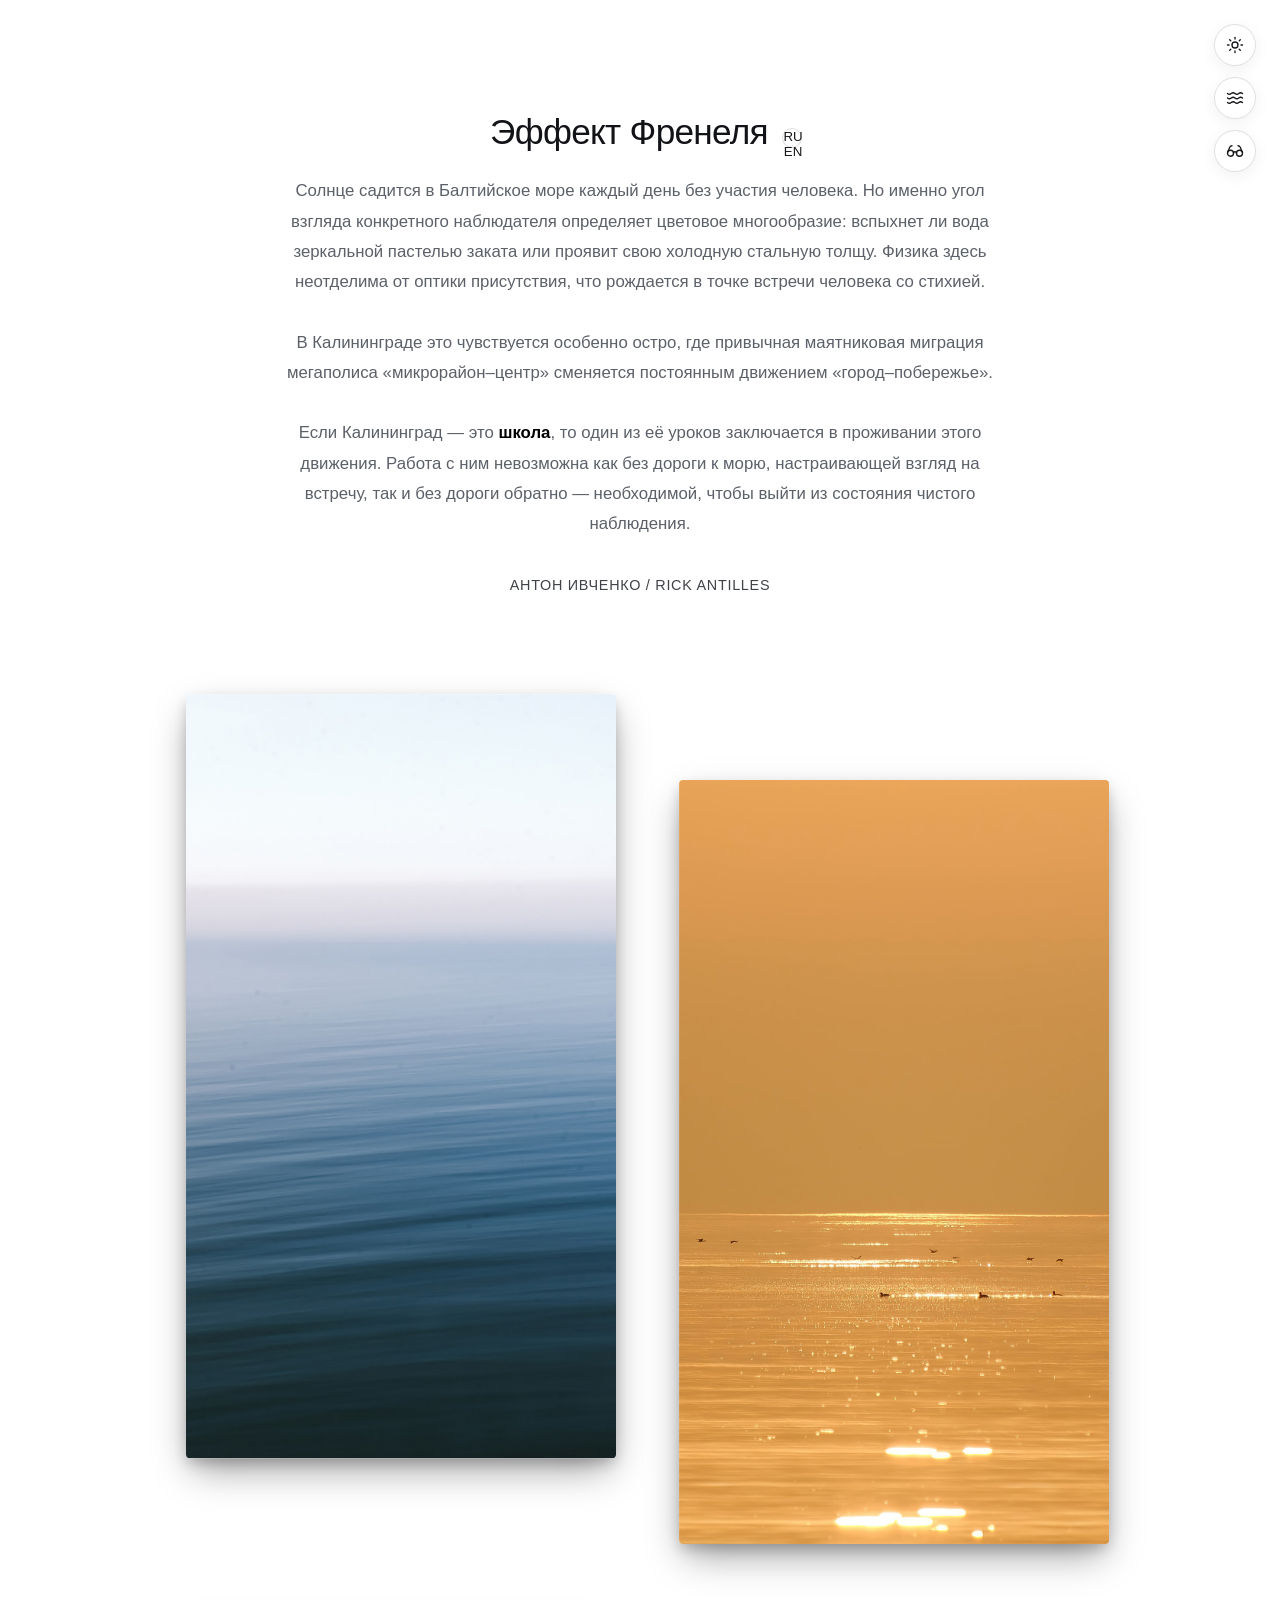
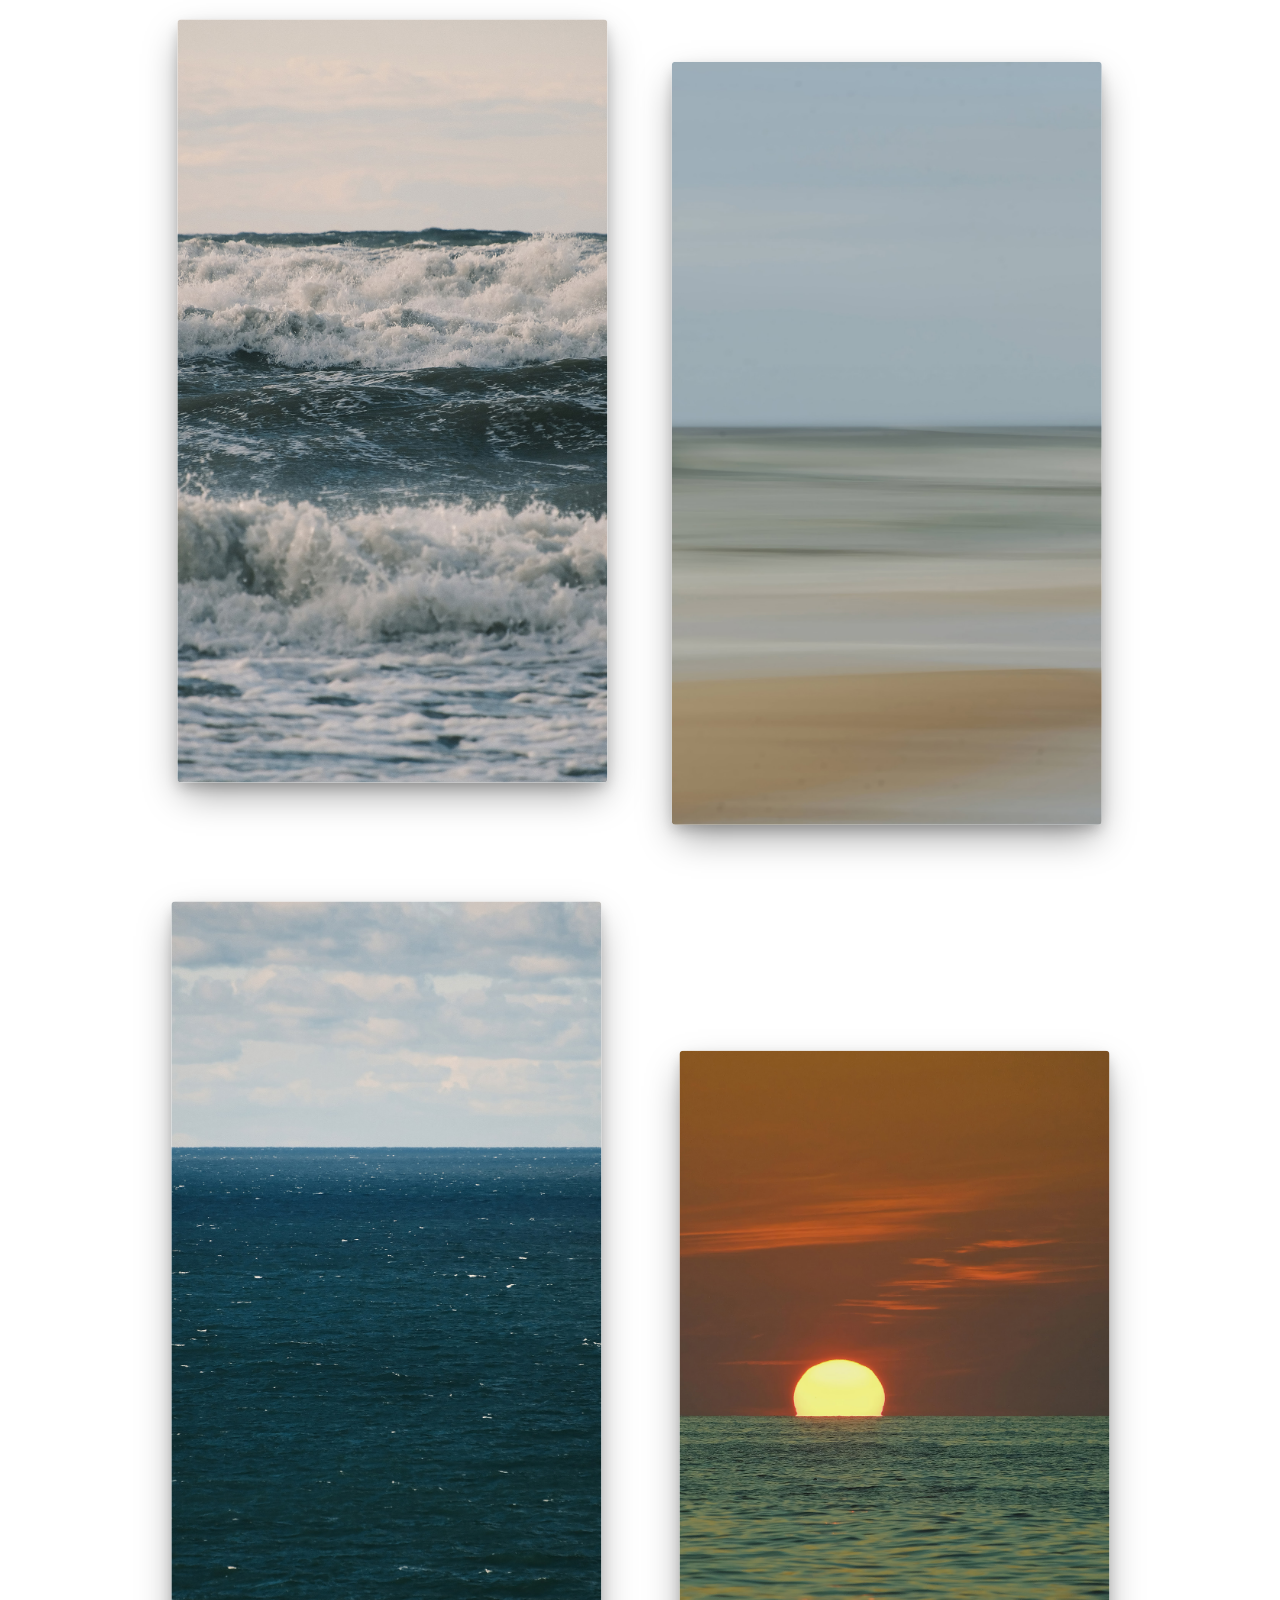
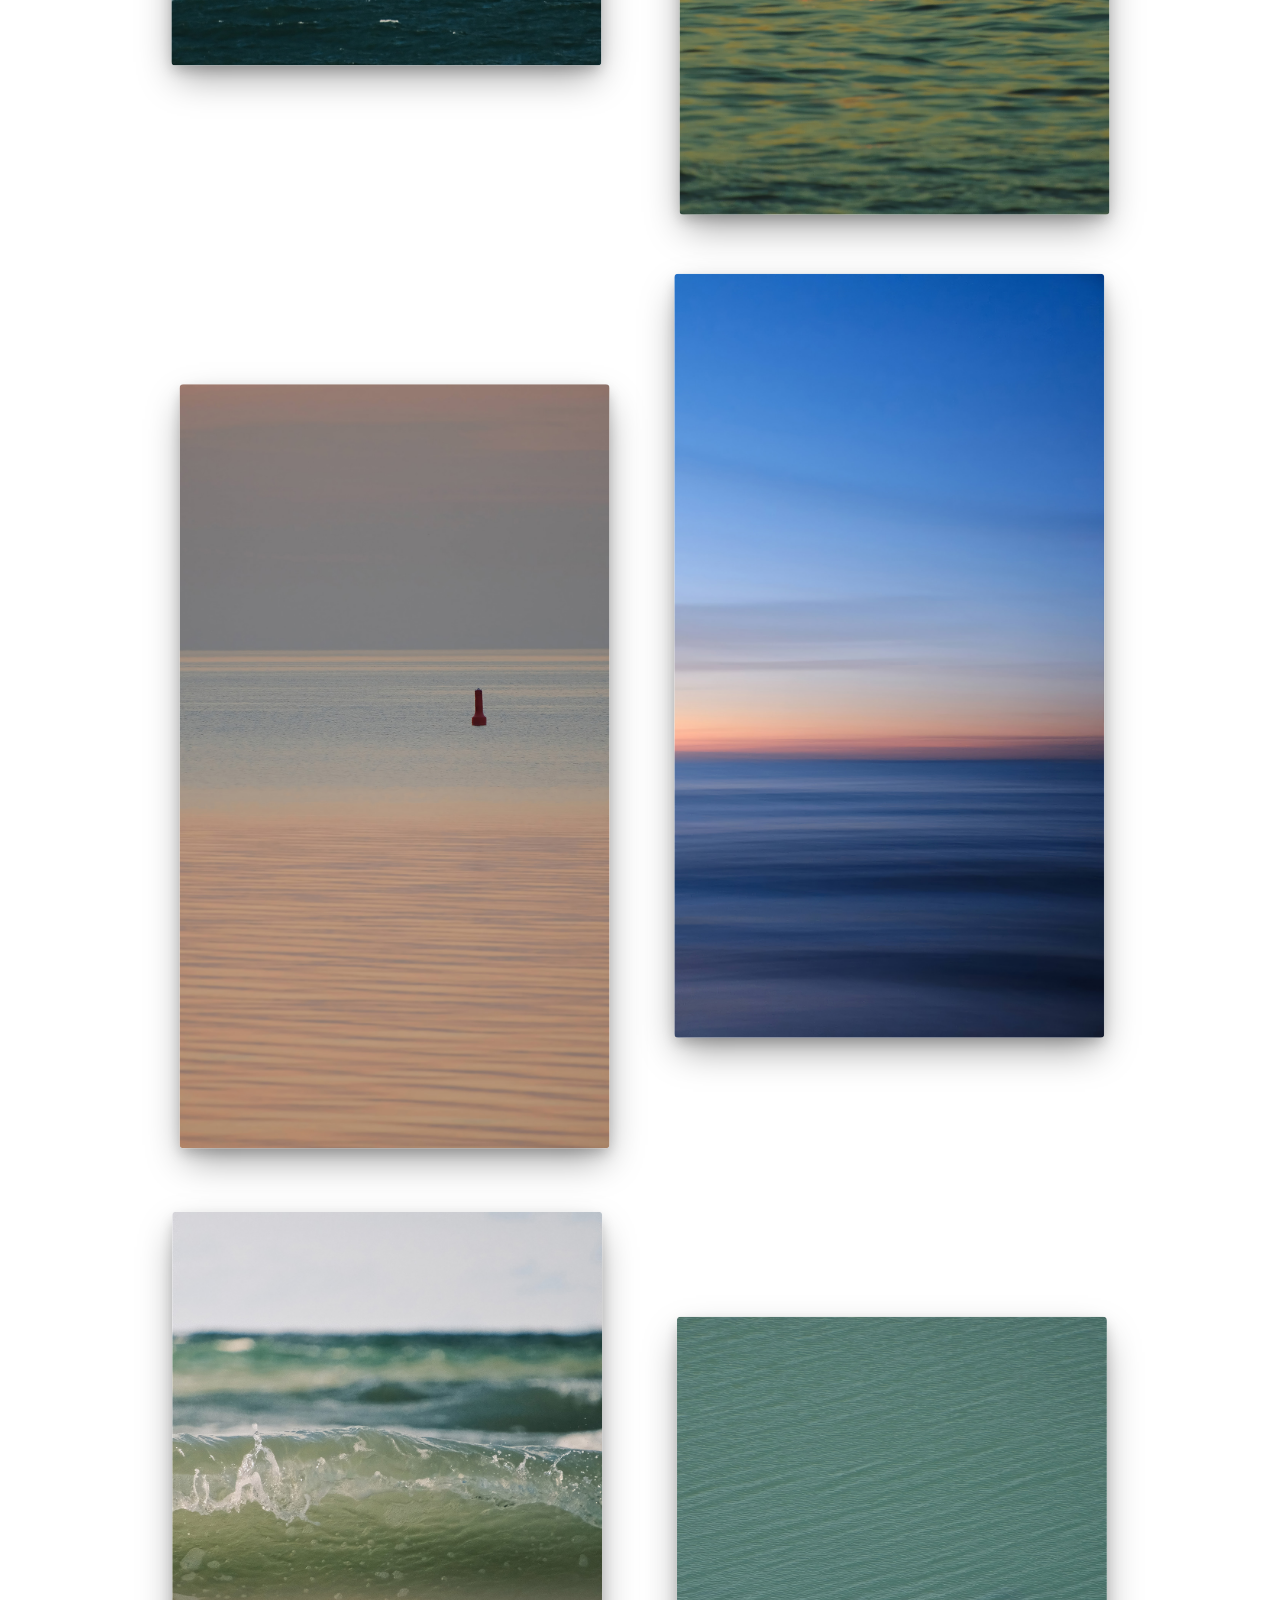
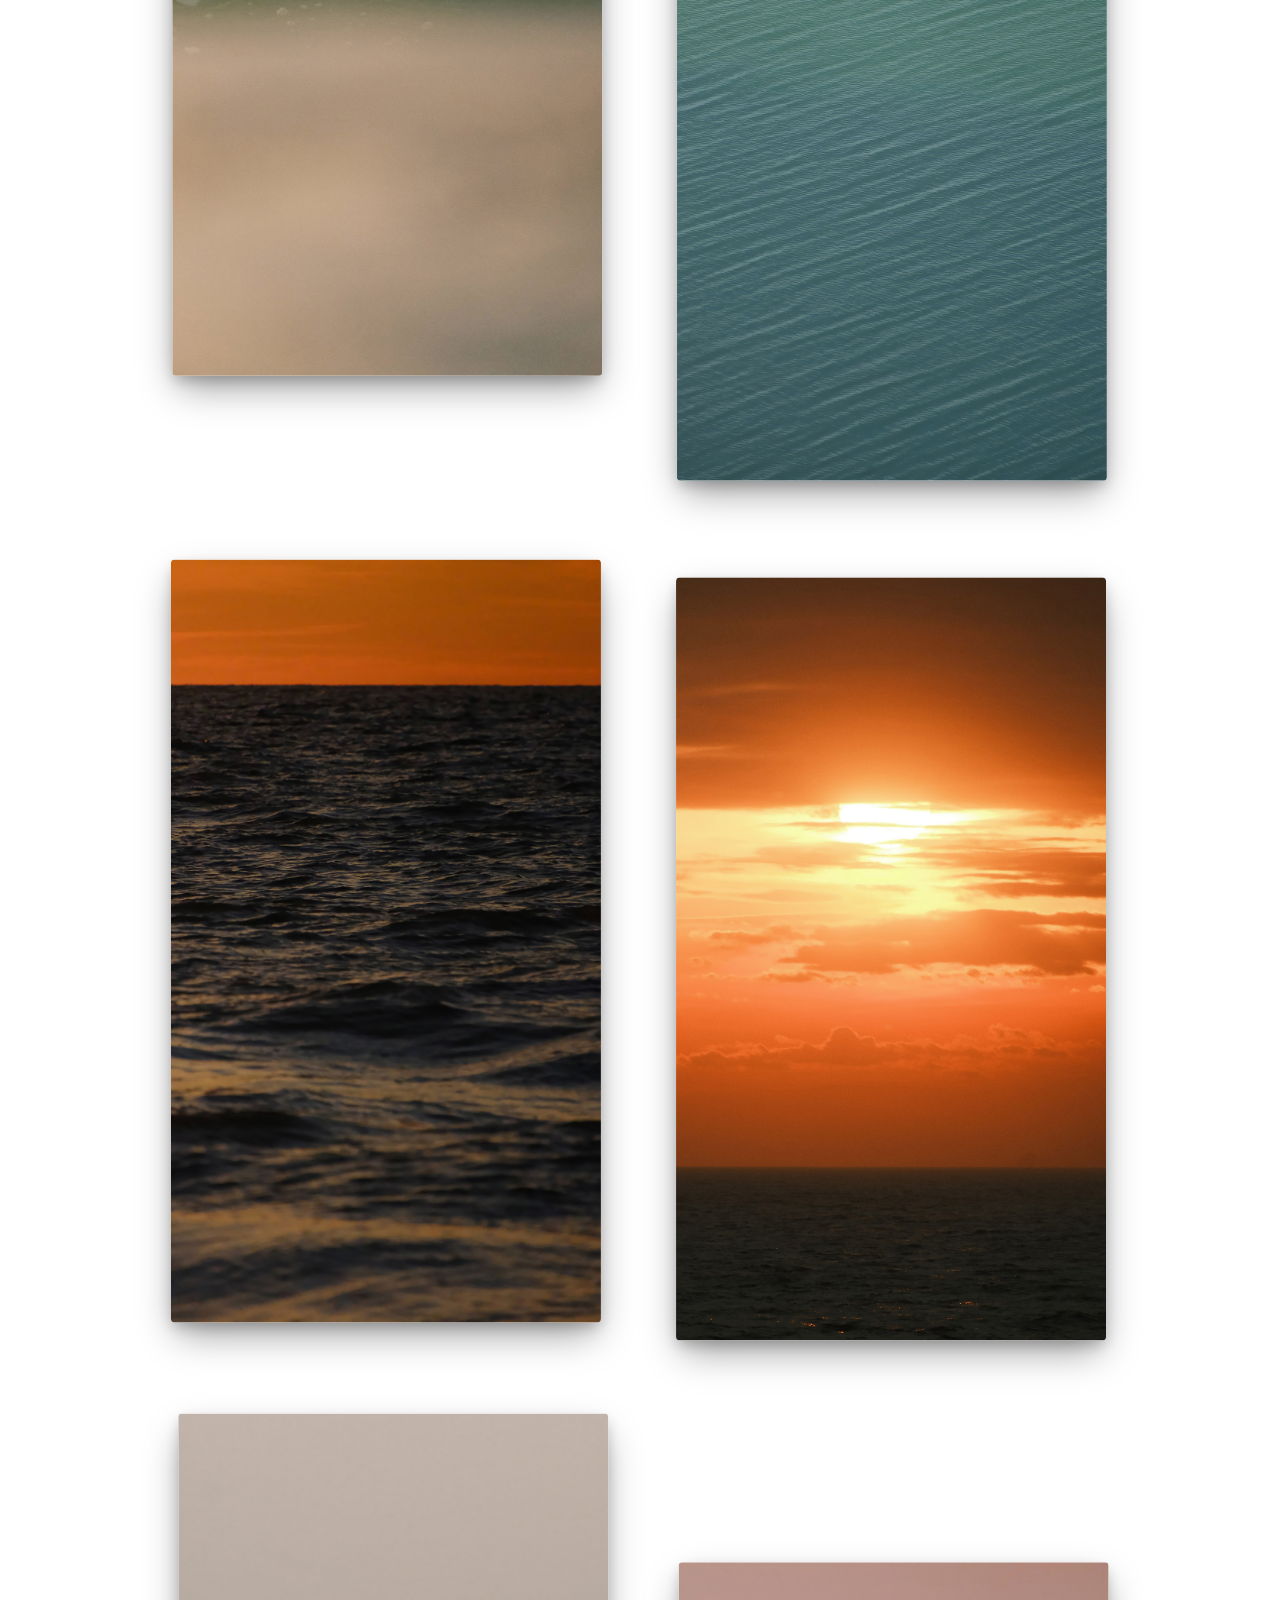
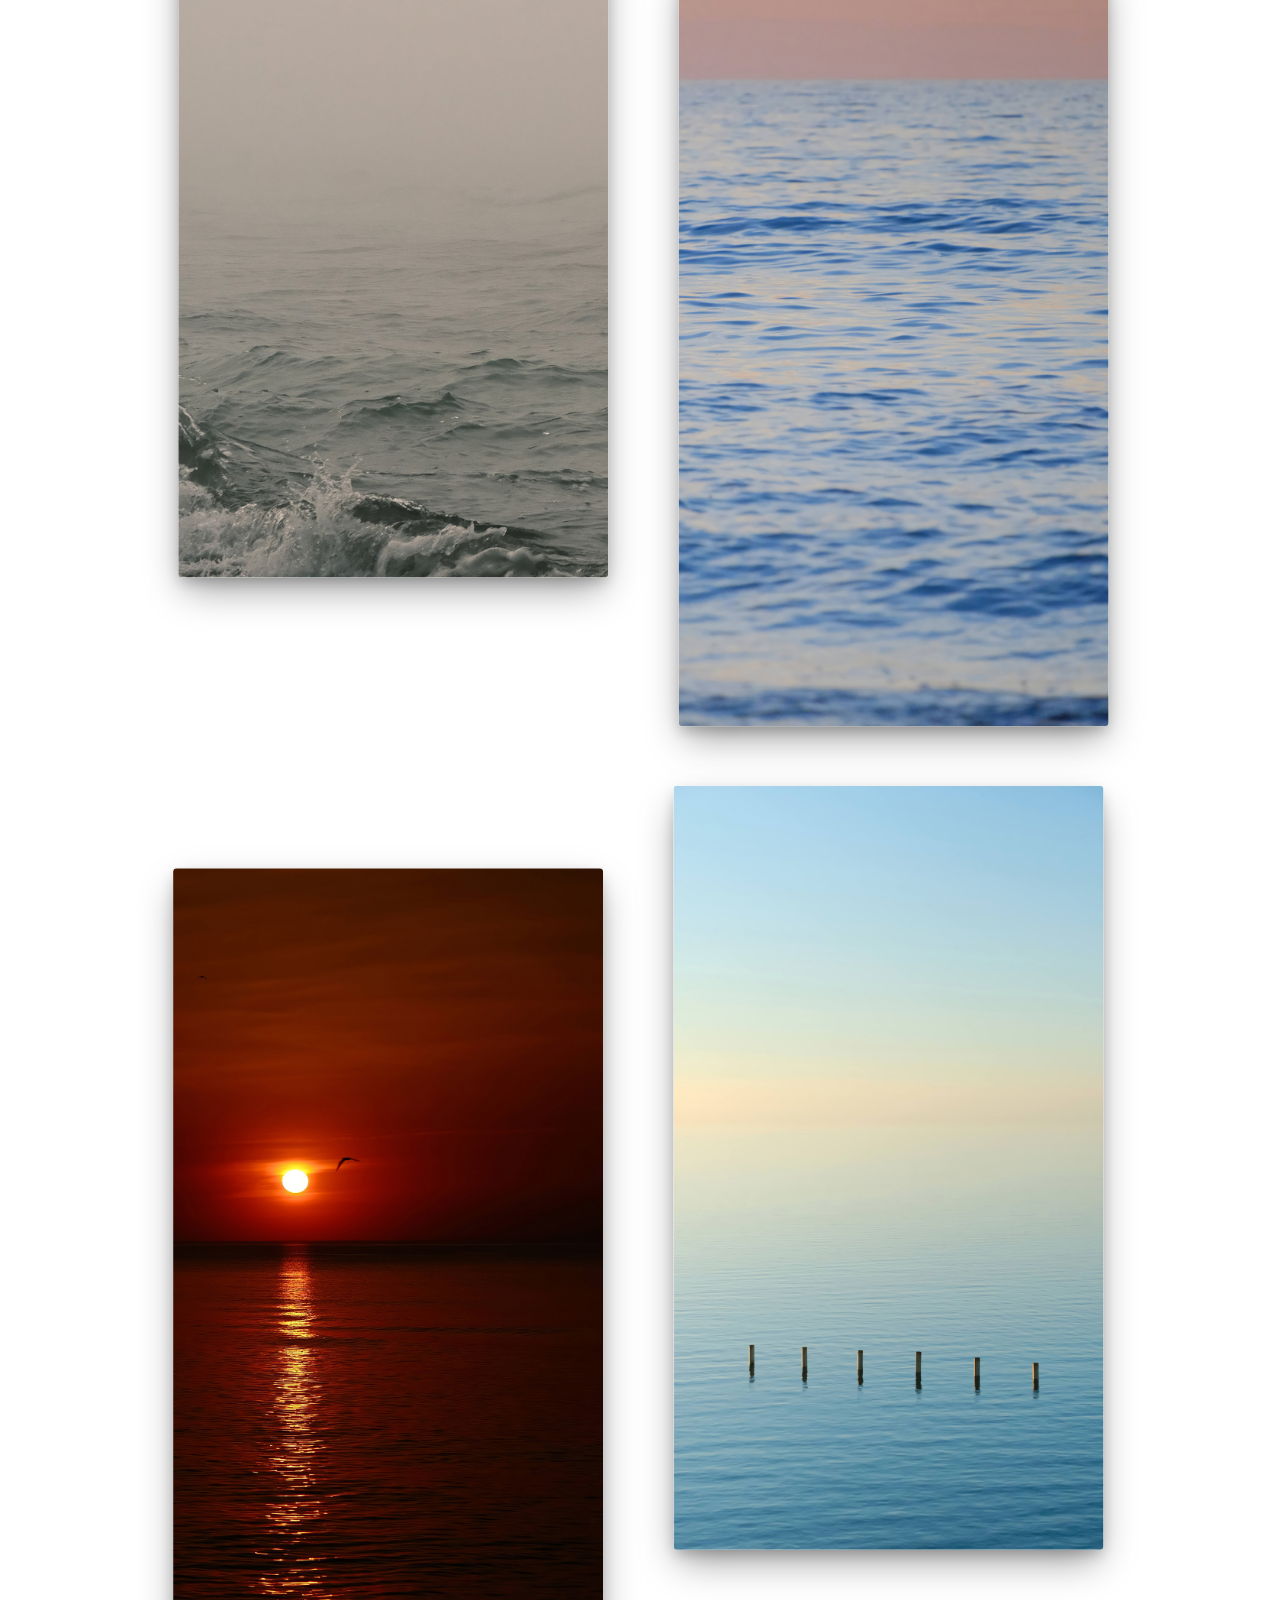
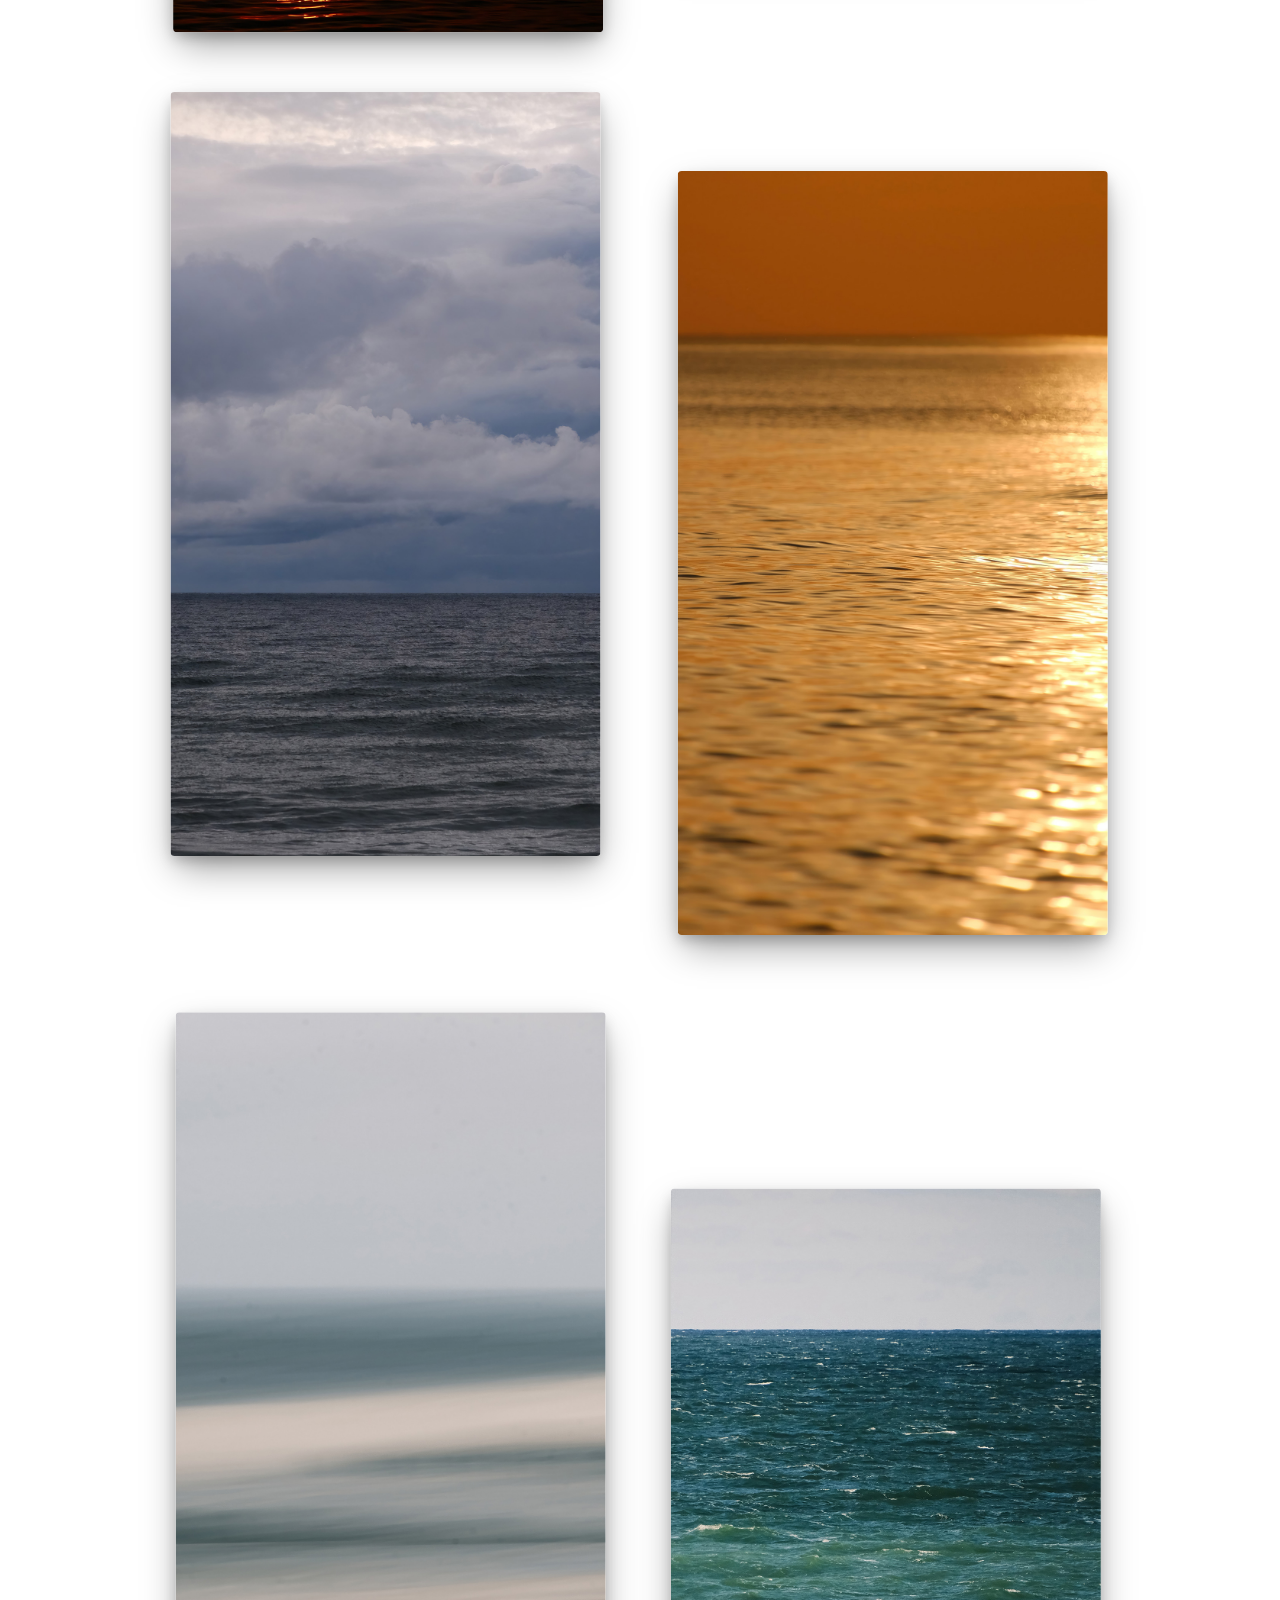
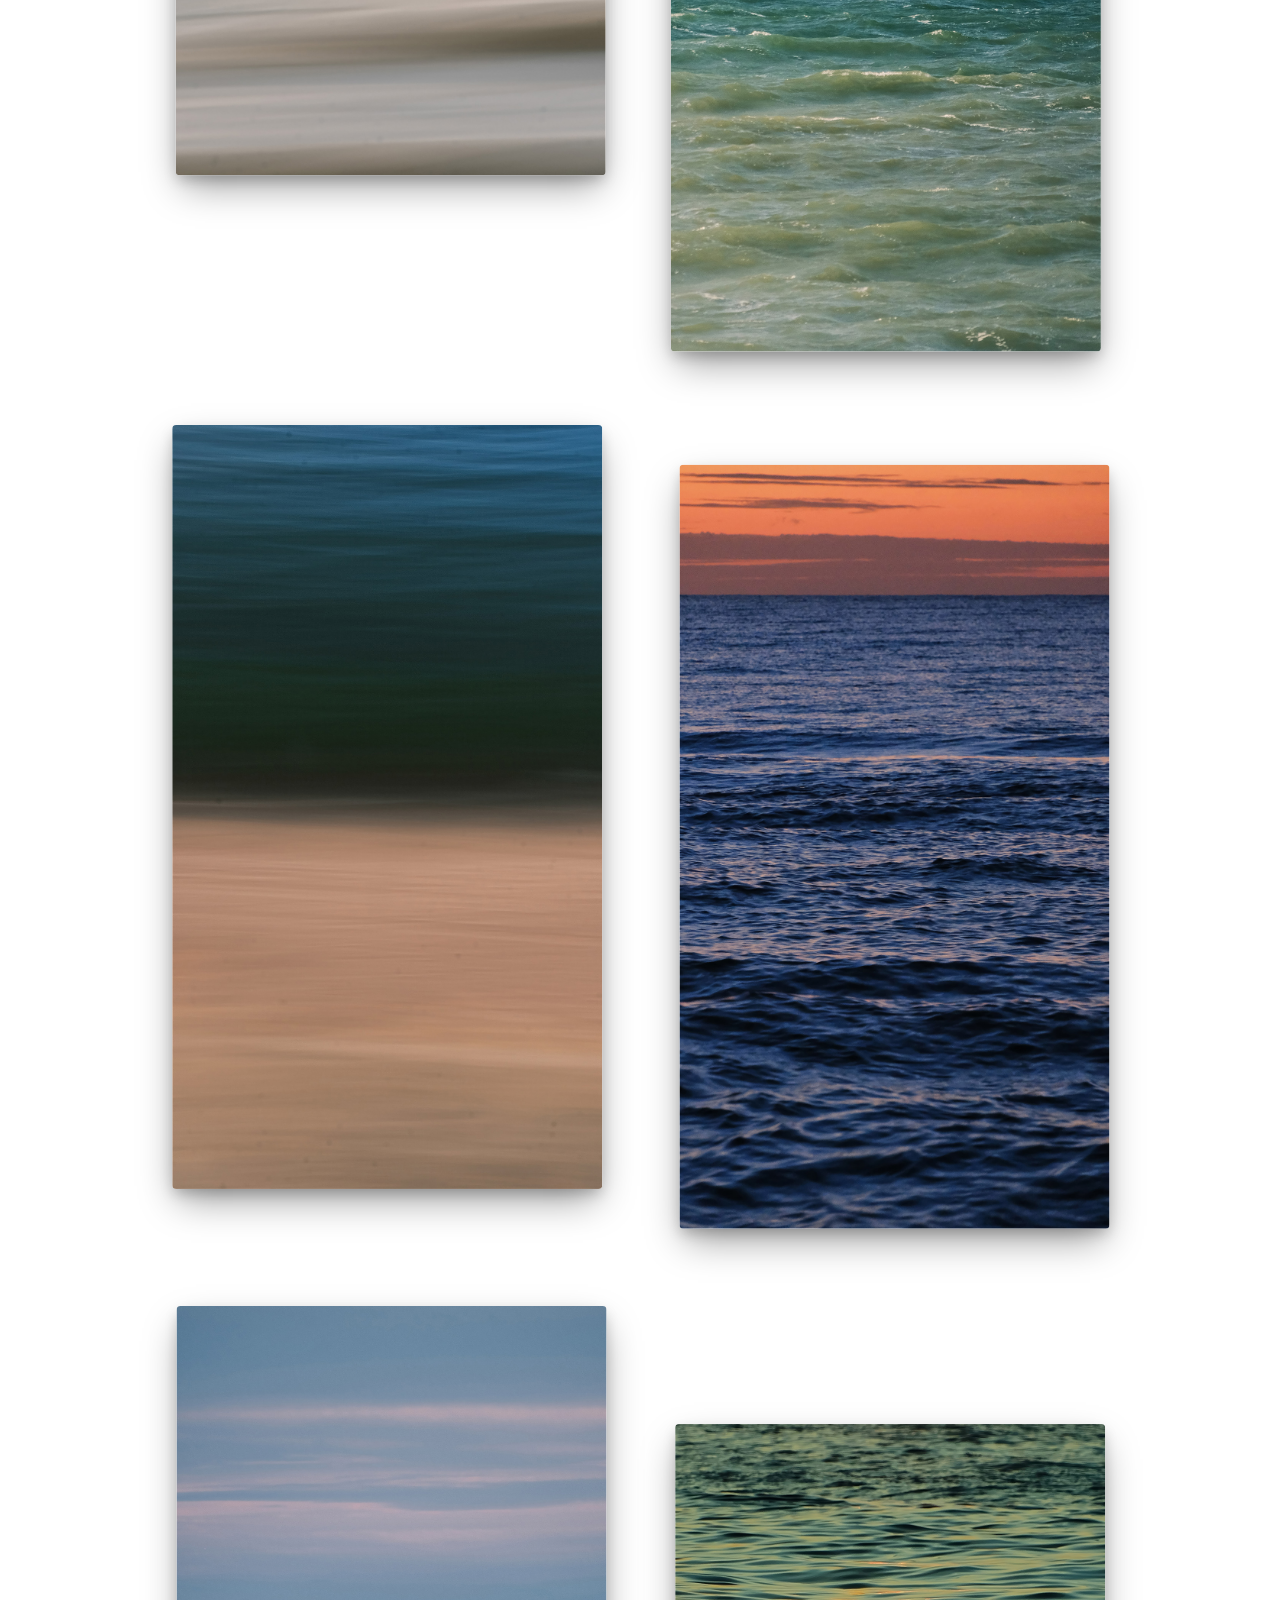
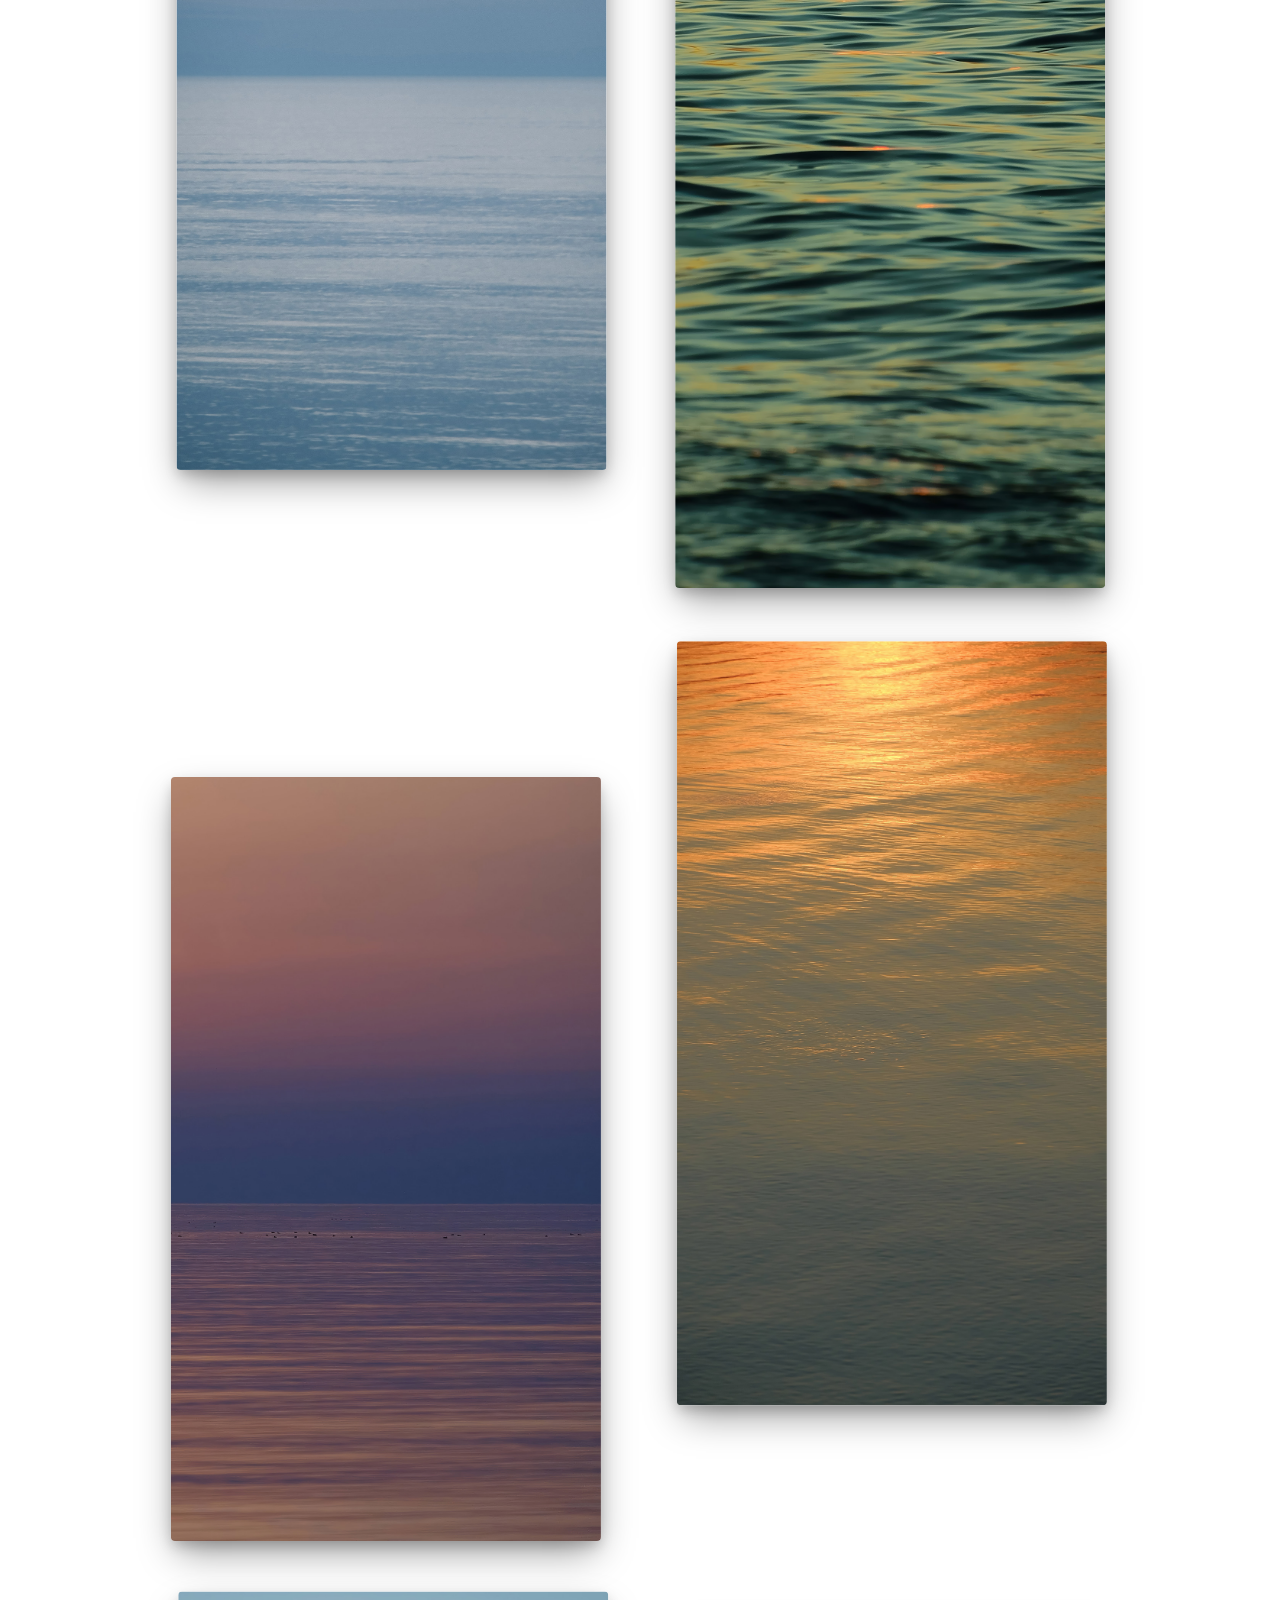
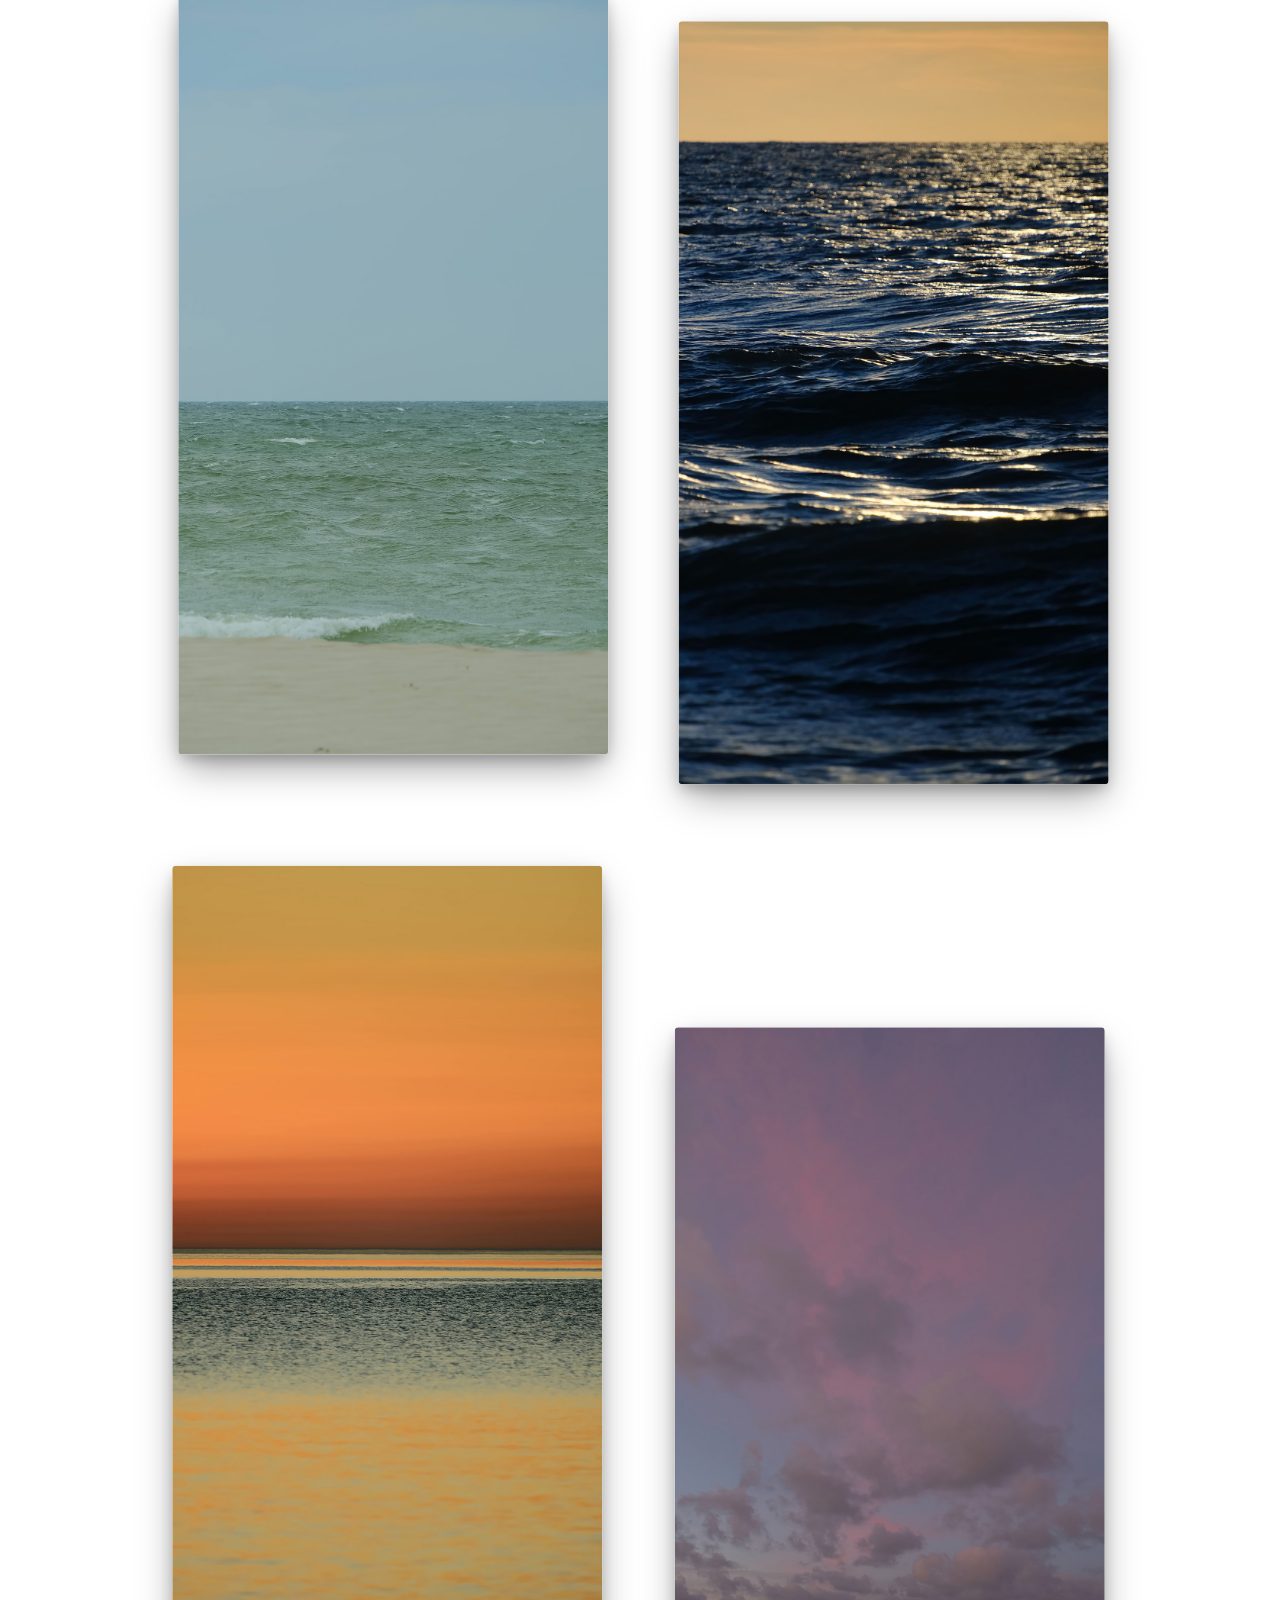
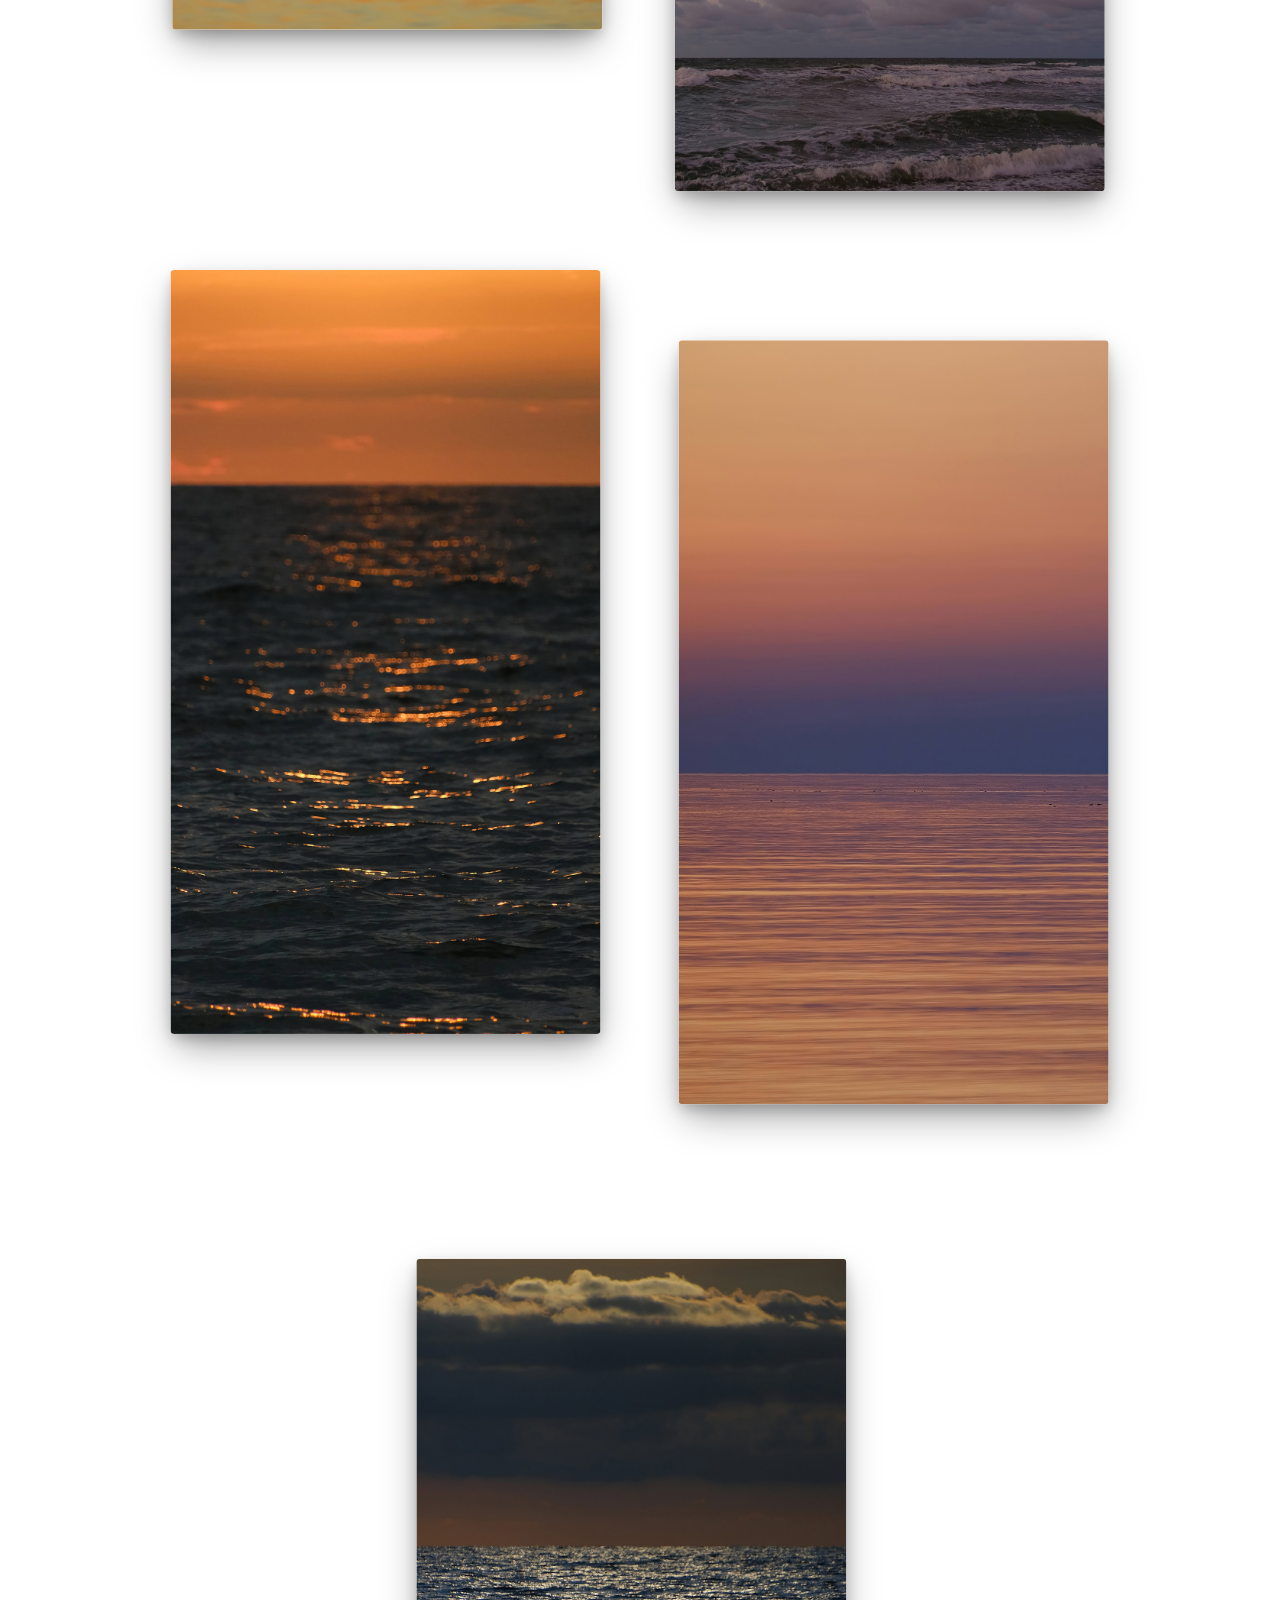
==== commit 9830abbe: "Update index.html" ====
--- a/index.html
+++ b/index.html
@@ -4,7 +4,7 @@
   <meta charset="UTF-8">
   <meta name="viewport" content="width=device-width, initial-scale=1.0">
   <title>Эффект Френеля</title>
-  <link rel="stylesheet" href="./styles.css?v=41">
+  <link rel="stylesheet" href="./styles.css?v=42">
   <script src="./gallery-core.js?v=5"></script>
 </head>
 <body class="page-index">
@@ -47,7 +47,7 @@
     </svg>
   </a>
 
-  <!-- Кнопка «Наверх» на 3-й позиции справа (появляется только внизу) -->
+  <!-- Кнопка «Наверх» на 3-й позиции справа -->
   <button class="scroll-top-btn" id="scrollTopBtn" aria-label="Наверх страницы">
     <svg viewBox="0 0 24 24">
       <line x1="12" y1="19" x2="12" y2="5"></line>
@@ -58,11 +58,10 @@
   <header>
     <div class="title-row">
       <h1 id="titleContainer"><span id="titleText" class="title-text-box">...</span></h1>
+      <!-- Текстовый переключатель RU / EN -->
       <button class="lang-switch-btn" id="langSwitchBtn" aria-label="Сменить язык">
-        <svg class="icon-cross" viewBox="0 0 24 24">
-          <line x1="12" y1="5" x2="12" y2="19"></line>
-          <line x1="5" y1="12" x2="19" y2="12"></line>
-        </svg>
+        <span class="lang-ru">RU</span>
+        <span class="lang-en">EN</span>
       </button>
     </div>
     <div id="desc" class="description"></div>
--- a/styles.css
+++ b/styles.css
@@ -30,7 +30,7 @@
   -ms-overflow-style: none;
 }
 
-/* === ВТОРИЧНЫЙ ТЁМНЫЙ РЕЖИМ (ГРАДИЕНТ И СВЕЧЕНИЕ) === */
+/* === ТЁМНЫЙ РЕЖИМ === */
 body.theme-dark {
   --bg-color: #0b0c10;
   --text-main: #e6e6e6;
@@ -110,7 +110,7 @@
   overflow: hidden !important;
 }
 
-/* === СПЕЦИФИКА СТРАНИЦЫ НЕПРЕРЫВНОГО ПОТОКА === */
+/* === ПОТОКОВАЯ СТРАНИЦА === */
 body.page-stream {
   background-color: #0b0c10;
   color: #e6e6e6;
@@ -181,7 +181,7 @@
   box-shadow: 0 20px 50px -8px var(--glow-color, rgba(0, 0, 0, 0.8));
 }
 
-/* === ПЛАВАЮЩИЕ КНОПКИ В СТИЛЕ МАТОВОГО СТЕКЛА === */
+/* === ПЛАВАЮЩИЕ КНОПКИ === */
 .sound-btn,
 .pattern-btn,
 .stream-nav-btn,
@@ -277,7 +277,7 @@
 .sound-btn.playing .icon-sound { display: block; }
 .sound-btn.playing .icon-mute { display: none; }
 
-/* === ГАЛЕРЕЯ (INDEX.HTML): ШАПКА И ТЕКСТ === */
+/* === ШАПКА И ЗАГОЛОВОК === */
 header {
   max-width: 900px;
   margin: 0 auto;
@@ -286,22 +286,21 @@
 }
 
 .title-row {
-  display: inline-flex;
-  align-items: baseline;
-  justify-content: center;
+  display: inline-block;
   margin-bottom: 1.5rem;
 }
 
 h1 {
   font-size: 2.2rem;
   font-weight: 300;
-  line-height: 1;
+  line-height: 1.15;
   letter-spacing: -0.02em;
   margin: 0;
   padding: 0;
   color: #121316;
   display: inline-flex;
   align-items: baseline;
+  justify-content: center;
 }
 
 .title-text-box {
@@ -317,24 +316,24 @@
   font-weight: 600;
 }
 
-/* === КНОПКА СТРОГО МЕЖДУ КРАСНЫМИ ЛИНИЯМИ СТРОЧНЫХ БУКВ === */
+/* === КНОПКА ЯЗЫКА В ПОТОКЕ (ДЕСКТОП: 20x20 с рамкой, поднята на 2px выше) === */
 .lang-switch-btn {
   display: inline-grid;
   place-items: center;
+  position: relative;
   vertical-align: baseline;
   
-  width: 22px;
-  height: 22px;
-  min-width: 22px;
-  min-height: 22px;
+  width: 20px;
+  height: 20px;
+  min-width: 20px;
+  min-height: 20px;
   aspect-ratio: 1 / 1;
   border-radius: 50%;
   box-sizing: border-box;
   padding: 0;
-  margin: 0 0 0 0.65rem;
+  margin: 0 0 0 0.6rem;
   
-  /* Ювелирная посадка ровно между верхней и нижней красной линией букв */
-  transform: translateY(-0.16em);
+  top: -0.23em;
   
   background: var(--glass-bg);
   backdrop-filter: blur(16px) saturate(160%);
@@ -345,12 +344,12 @@
   cursor: pointer;
   outline: none;
   
-  transition: background-color 0.25s ease, border-color 0.25s ease, color 0.25s ease, transform 0.25s ease;
+  transition: background-color 0.25s ease, border-color 0.25s ease, color 0.25s ease;
 }
 
 .lang-switch-btn .icon-cross {
-  width: 11px;
-  height: 11px;
+  width: 9.5px;
+  height: 9.5px;
   stroke: currentColor;
   stroke-width: 1.4;
   stroke-linecap: round;
@@ -367,7 +366,6 @@
   background: var(--glass-hover);
   border-color: var(--glass-hover-border);
   color: var(--accent);
-  transform: translateY(-0.16em);
 }
 
 .lang-switch-btn:hover .icon-cross {
@@ -539,7 +537,7 @@
   }
 }
 
-/* === АДАПТИВНОСТЬ: ДО 768px === */
+/* === АДАПТИВНОСТЬ: ДО 768px (ПЛАНШЕТЫ: 17x17, поднята на 1px выше) === */
 @media (max-width: 768px) {
   header {
     text-align: left;
@@ -549,14 +547,12 @@
   }
 
   .title-row {
-    justify-content: flex-start;
     margin-bottom: 1.25rem;
   }
 
   h1 {
     font-size: 1.85rem;
-    line-height: 1;
-    letter-spacing: -0.015em;
+    justify-content: flex-start;
   }
 
   .title-text-box {
@@ -565,23 +561,17 @@
   }
 
   .lang-switch-btn {
-    width: 18px;
-    height: 18px;
-    min-width: 18px;
-    min-height: 18px;
-    margin-left: 0.55rem;
-    transform: translateY(-0.16em);
-  }
-
-  .lang-switch-btn:hover,
-  .lang-switch-btn:active,
-  .lang-switch-btn:focus {
-    transform: translateY(-0.16em);
+    width: 17px;
+    height: 17px;
+    min-width: 17px;
+    min-height: 17px;
+    margin-left: 0.5rem;
+    top: -0.22em;
   }
 
   .lang-switch-btn .icon-cross {
-    width: 9.5px;
-    height: 9.5px;
+    width: 8px;
+    height: 8px;
   }
 
   .scroll-top-btn {
@@ -630,7 +620,7 @@
   }
 }
 
-/* === АДАПТИВНОСТЬ: ДО 480px === */
+/* === АДАПТИВНОСТЬ: ДО 480px (МОБИЛКИ: 14x14, поднята на 1px выше) === */
 @media (max-width: 480px) {
   header {
     padding-top: 1.5rem;
@@ -641,13 +631,12 @@
   }
 
   .title-row {
-    justify-content: flex-start;
     margin-bottom: 1rem;
   }
 
   h1 {
     font-size: 1.5rem;
-    line-height: 1;
+    justify-content: flex-start;
   }
 
   .title-text-box {
@@ -656,23 +645,17 @@
   }
 
   .lang-switch-btn {
-    width: 15px;
-    height: 15px;
-    min-width: 15px;
-    min-height: 15px;
-    margin-left: 0.45rem;
-    transform: translateY(-0.16em);
-  }
-
-  .lang-switch-btn:hover,
-  .lang-switch-btn:active,
-  .lang-switch-btn:focus {
-    transform: translateY(-0.16em);
+    width: 14px;
+    height: 14px;
+    min-width: 14px;
+    min-height: 14px;
+    margin-left: 0.4rem;
+    top: -0.22em;
   }
 
   .lang-switch-btn .icon-cross {
-    width: 8px;
-    height: 8px;
+    width: 6.5px;
+    height: 6.5px;
     stroke-width: 1.3;
   }
 
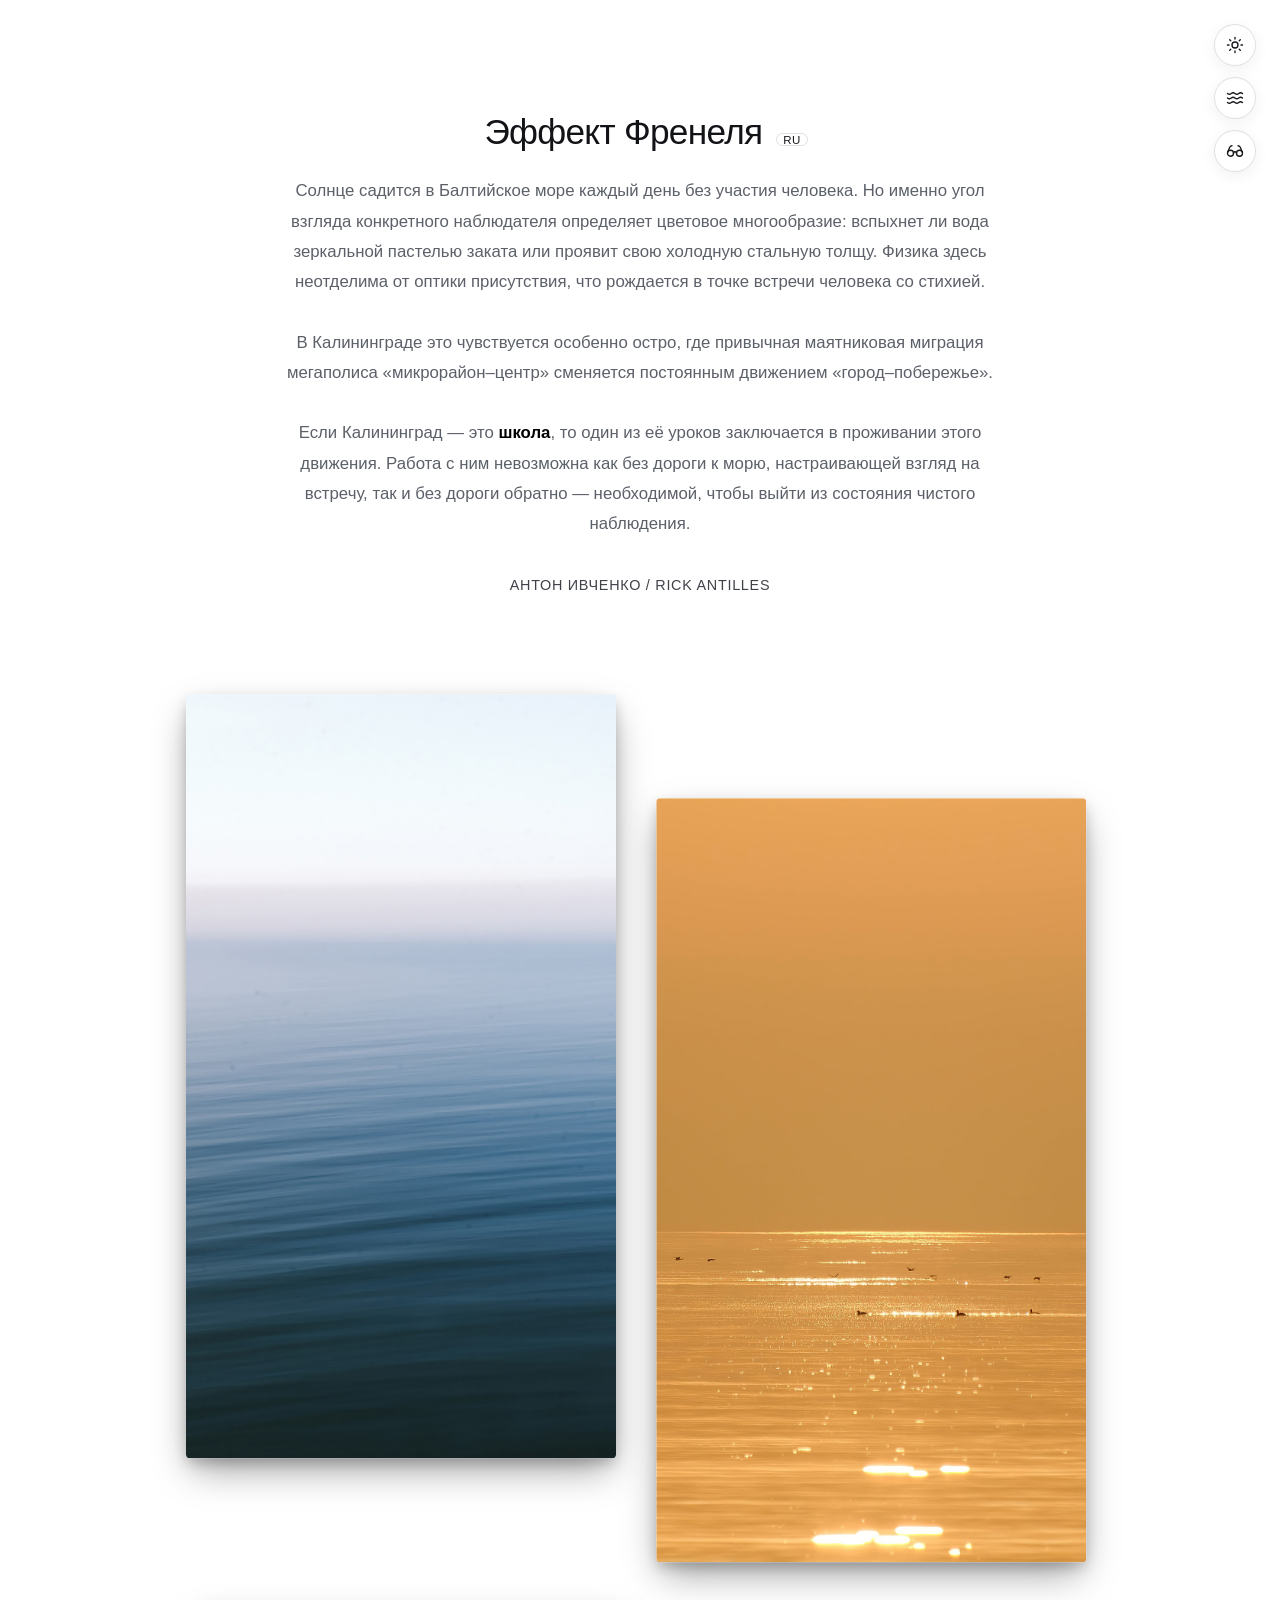
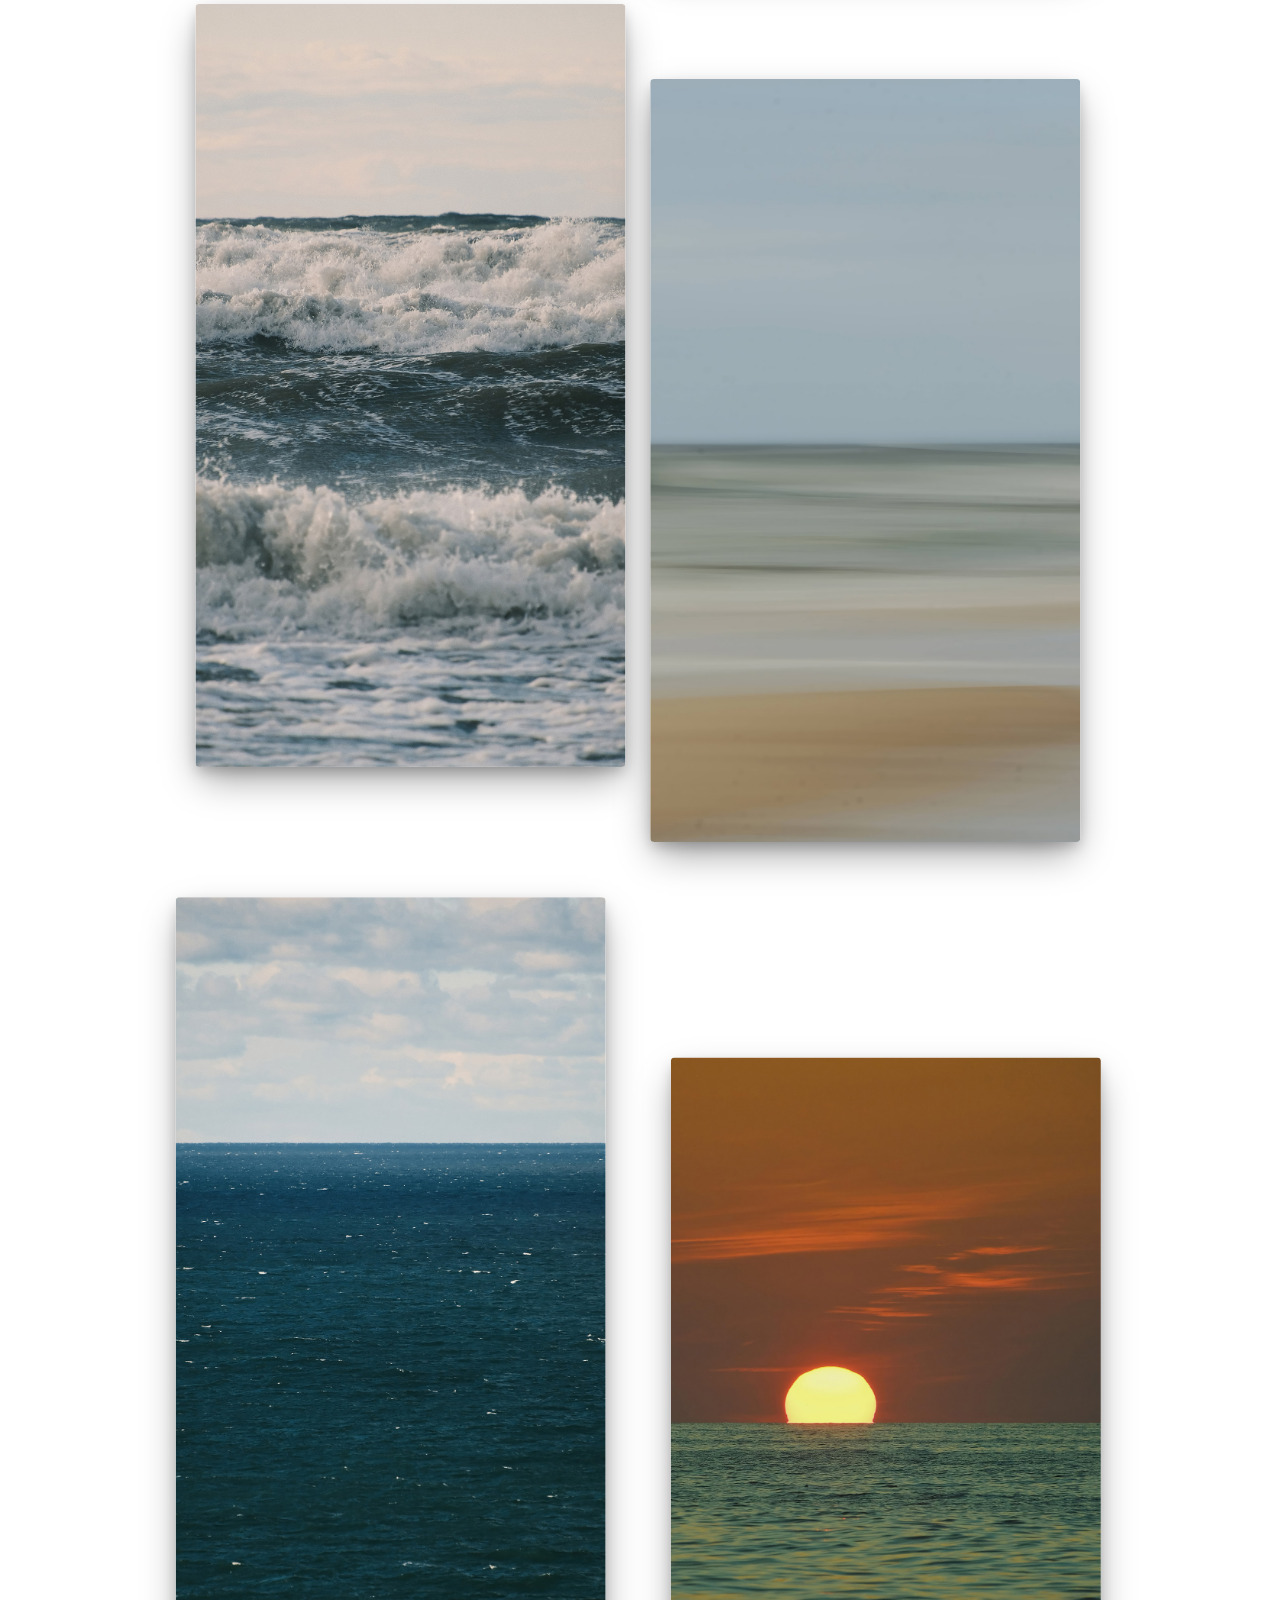
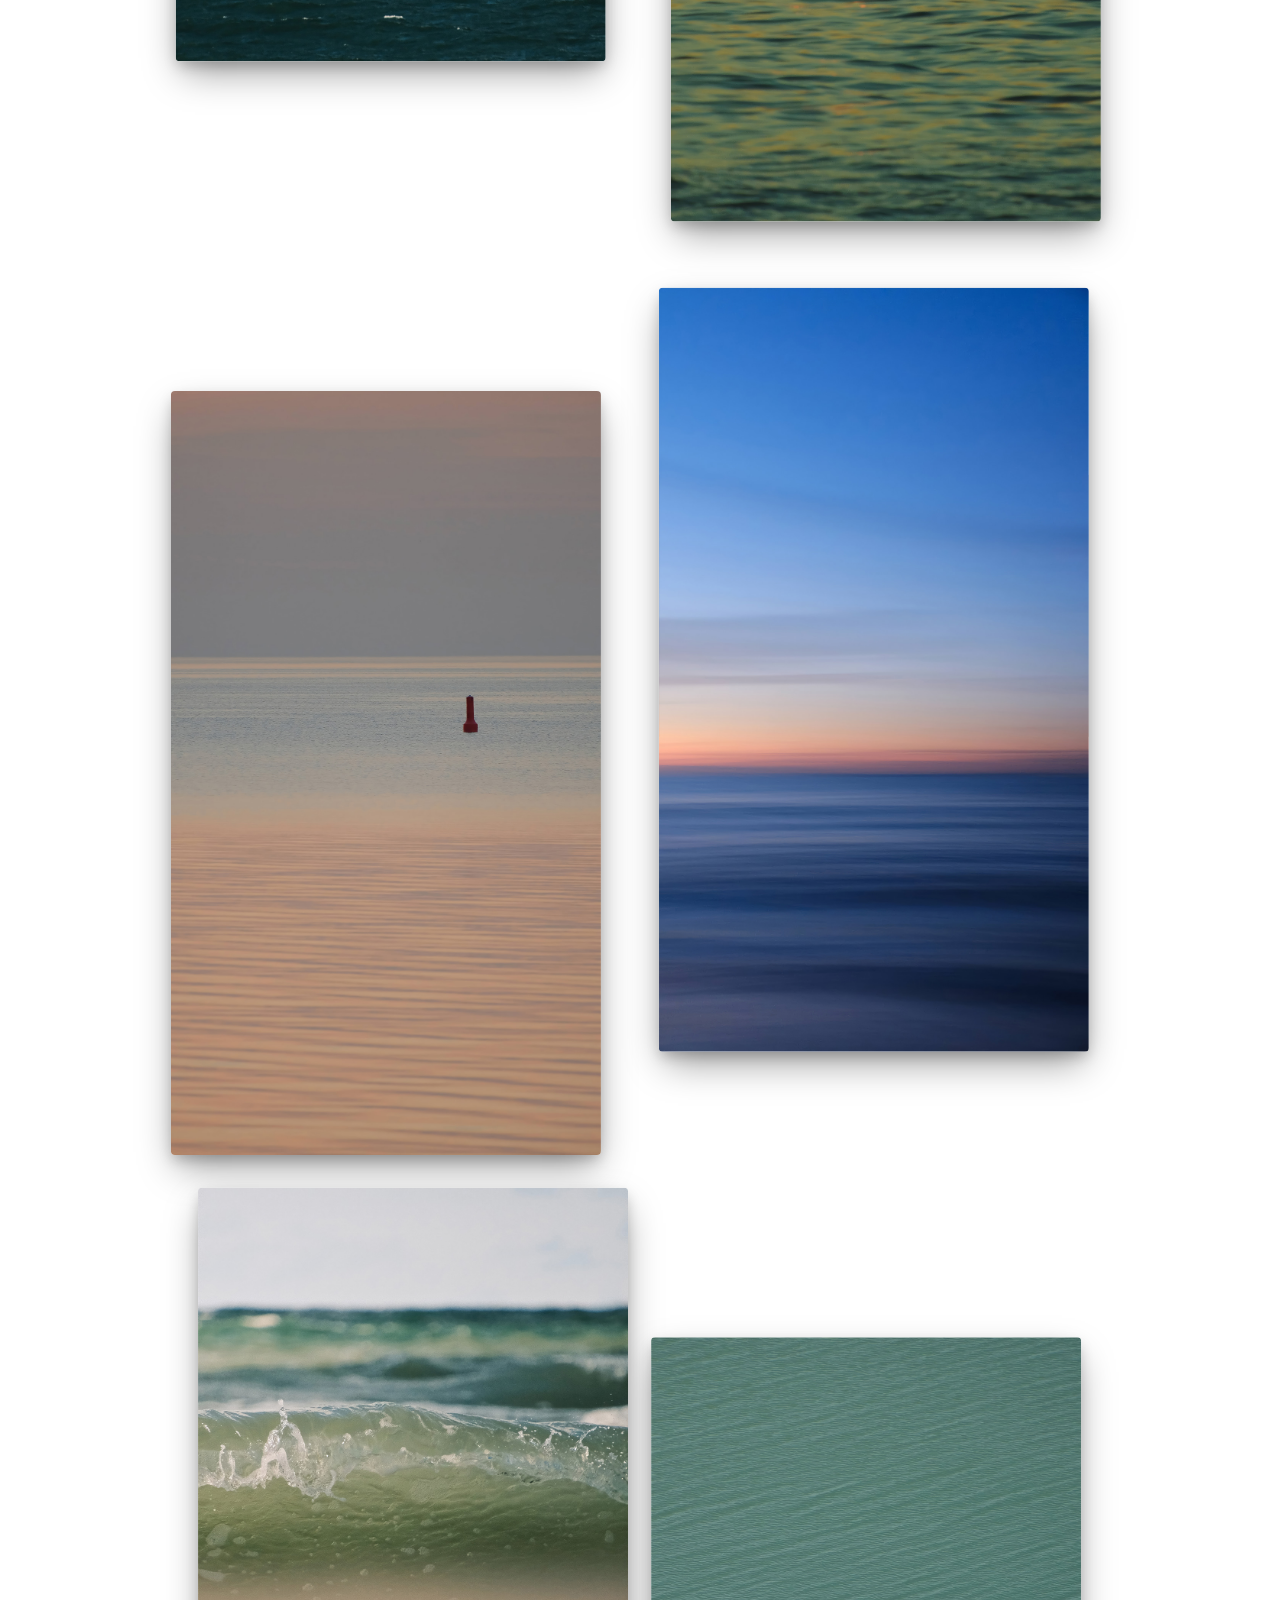
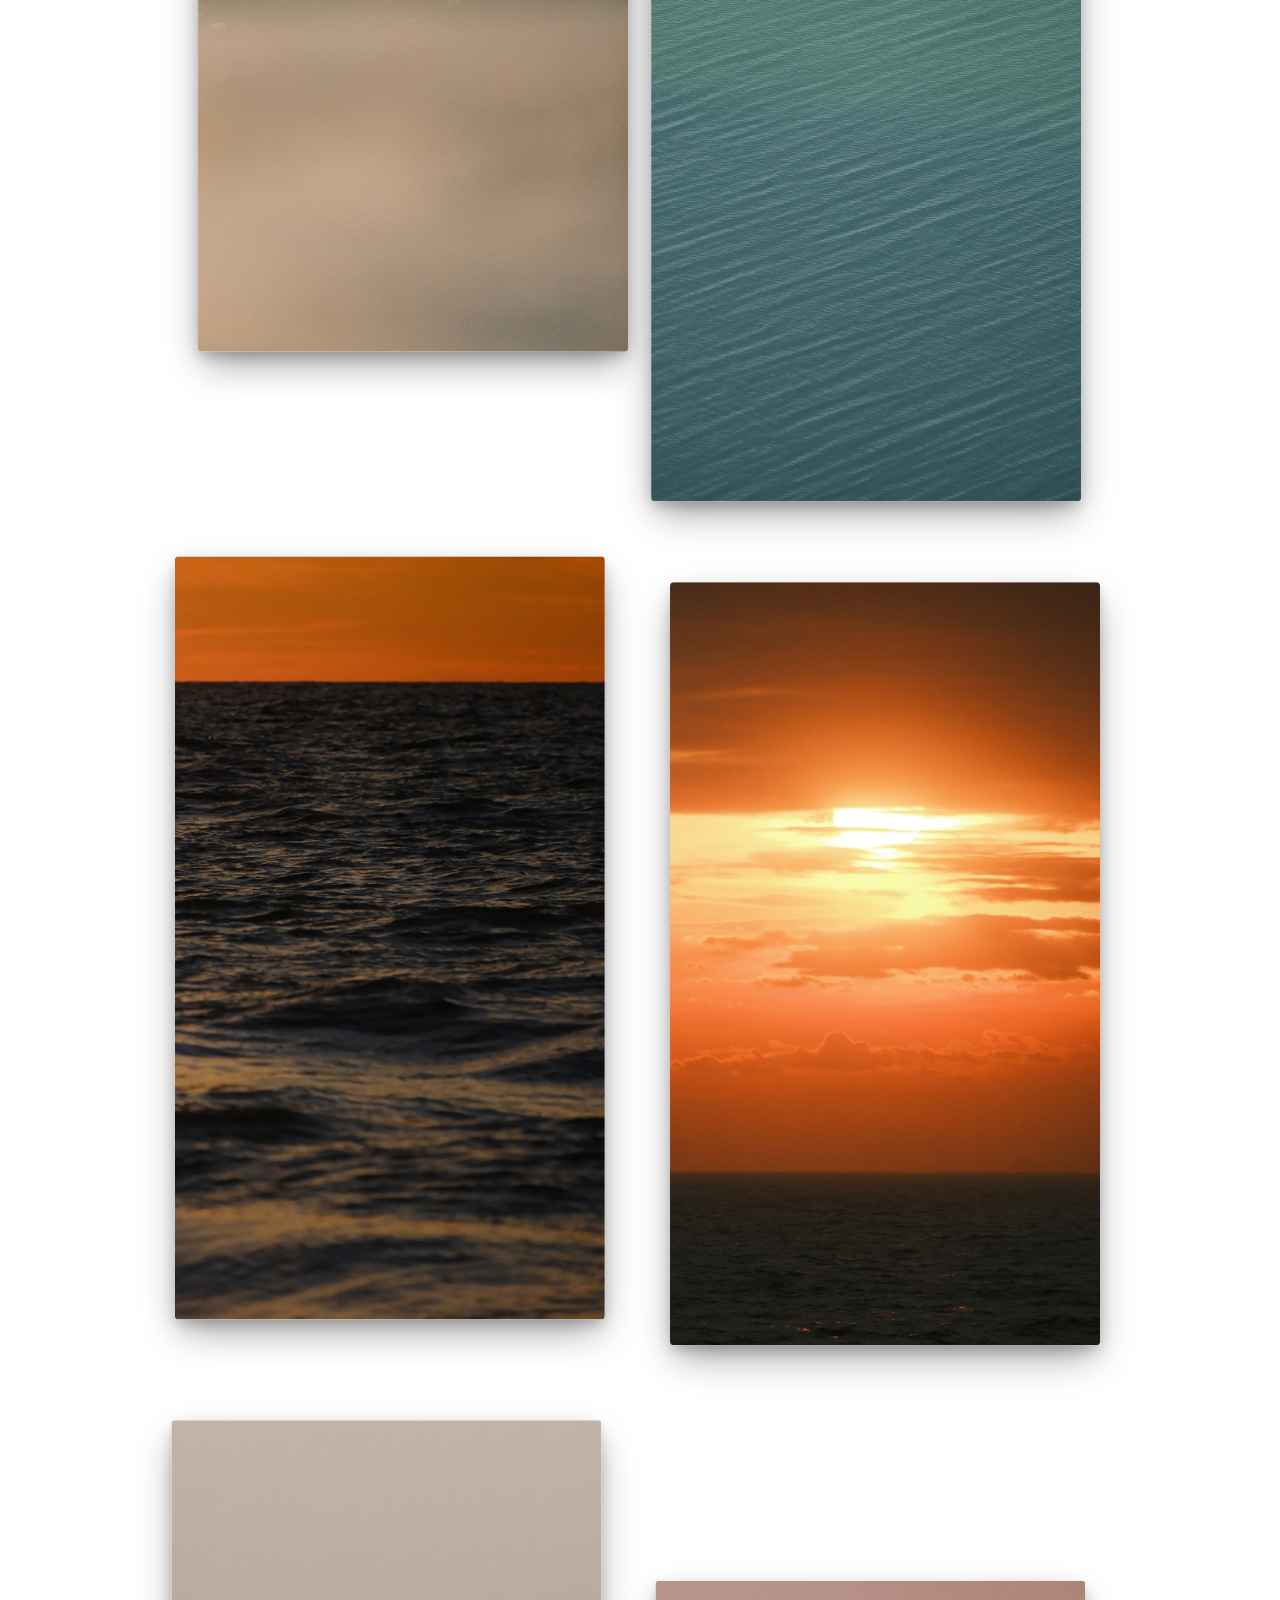
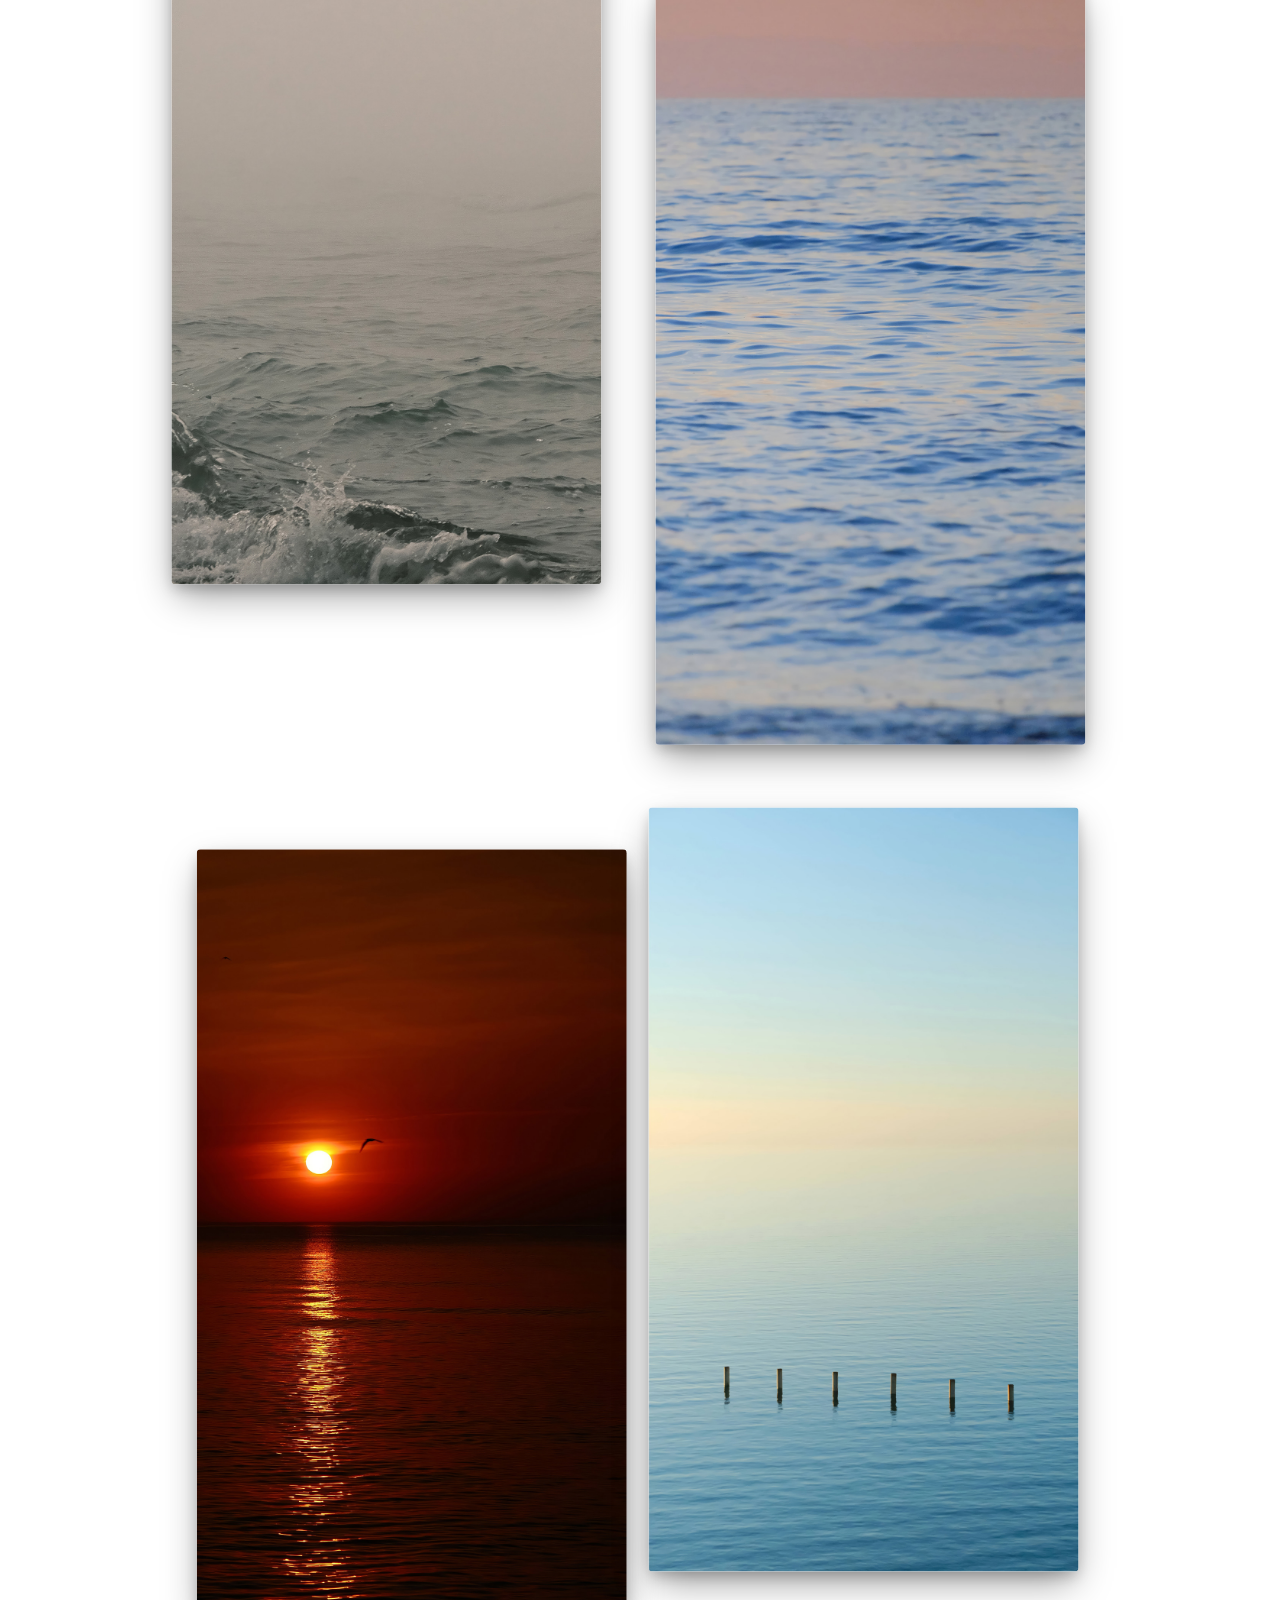
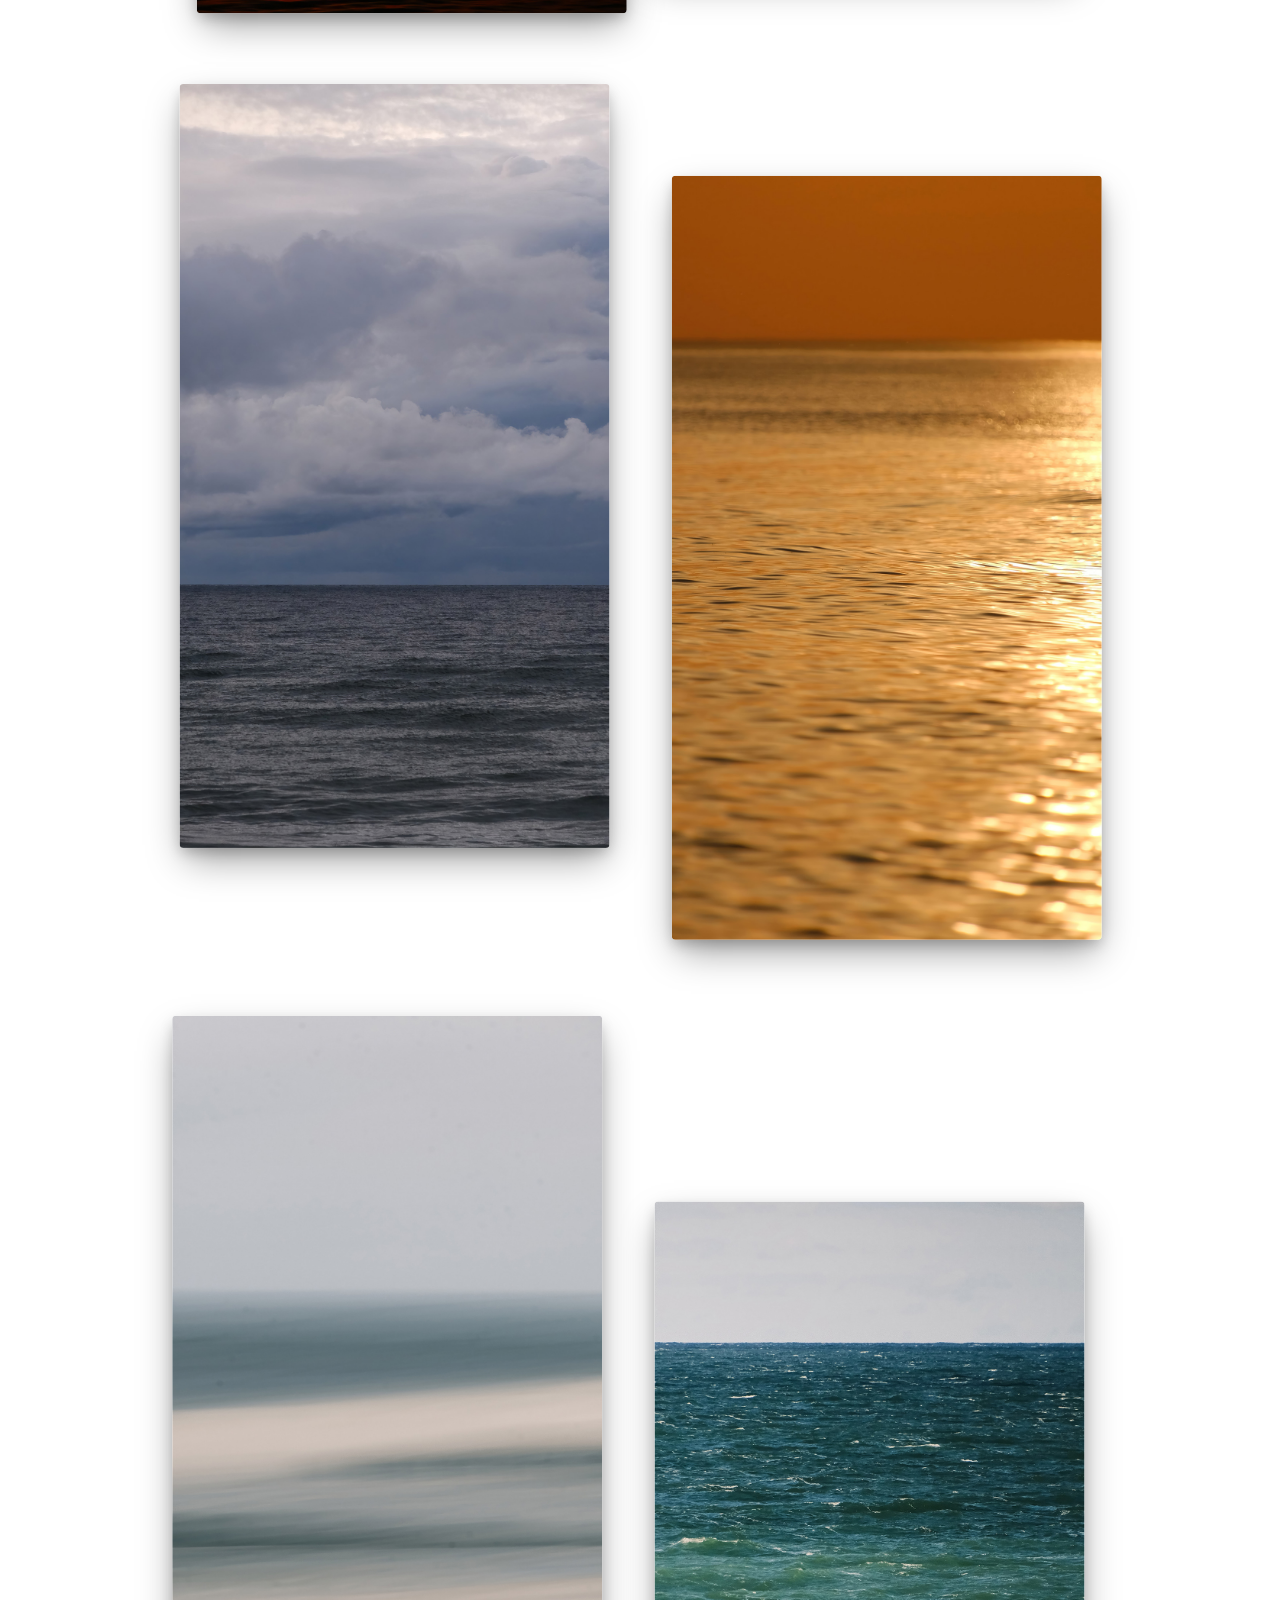
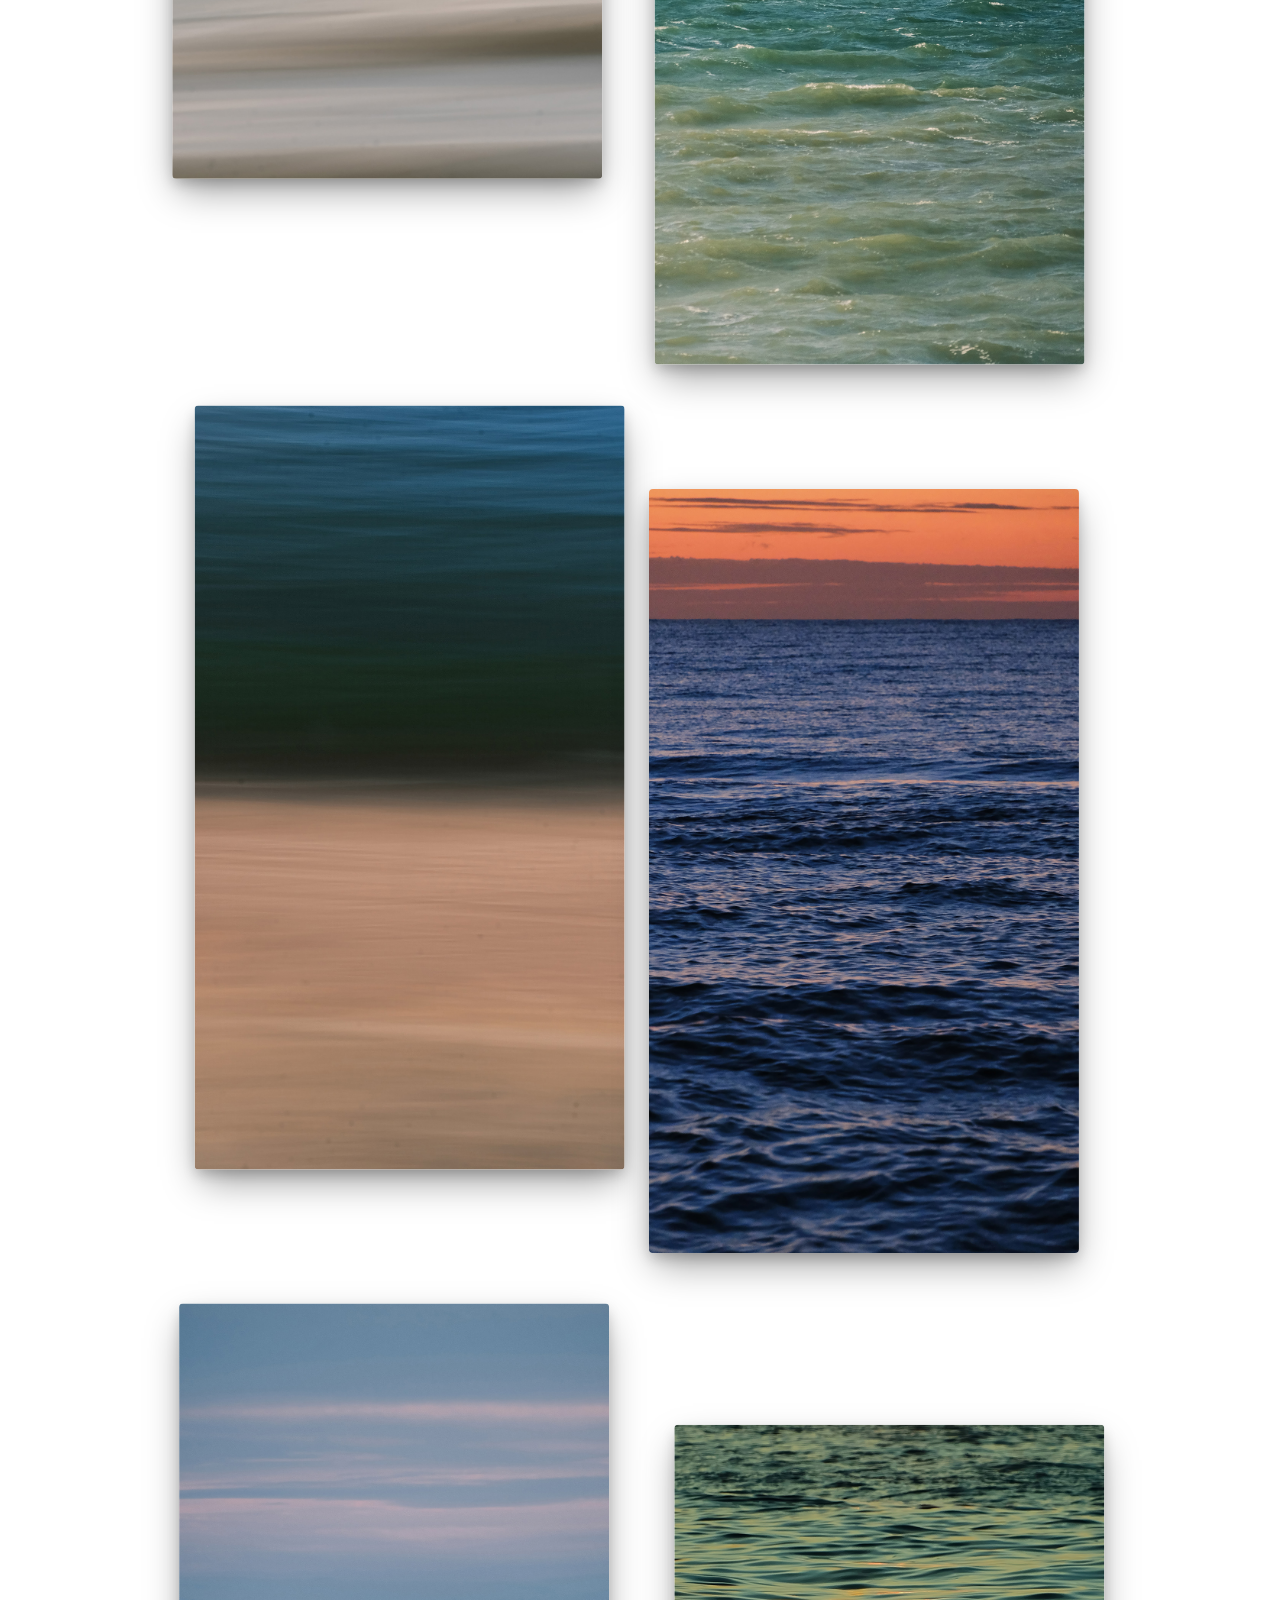
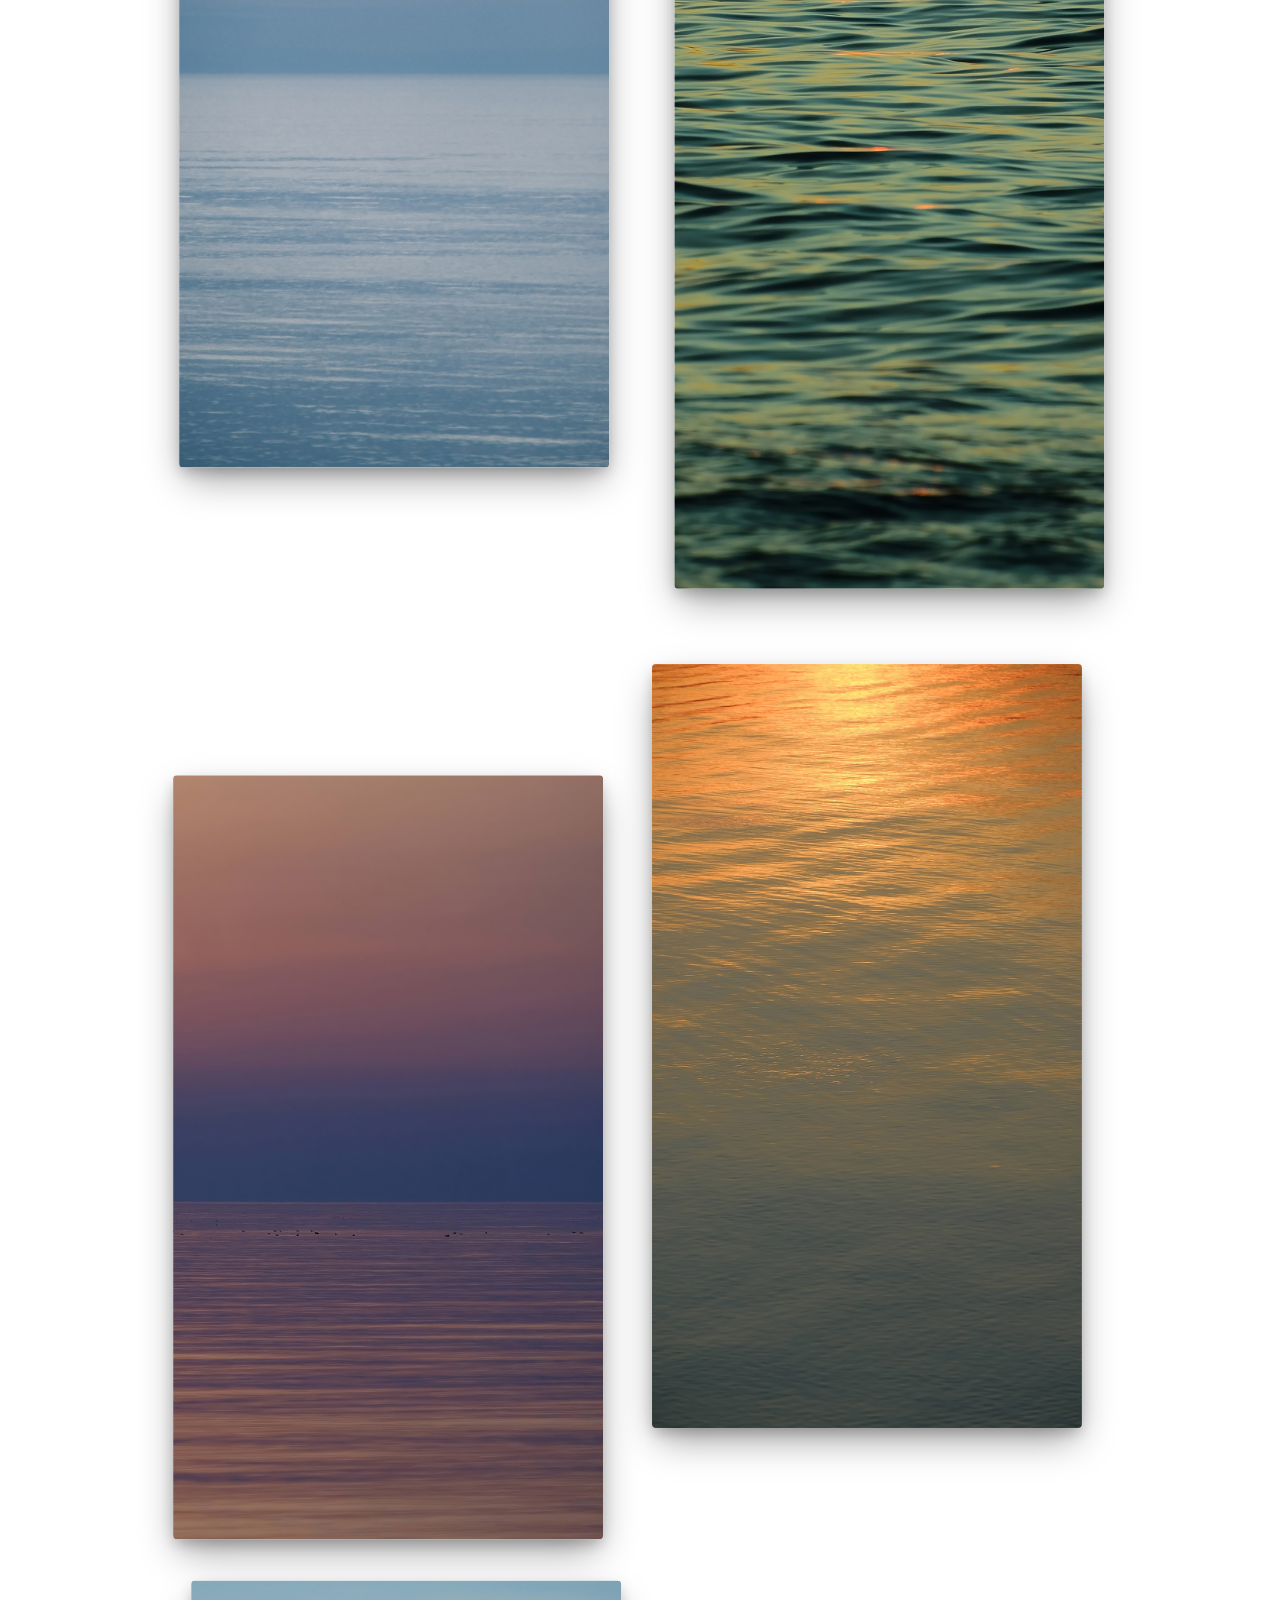
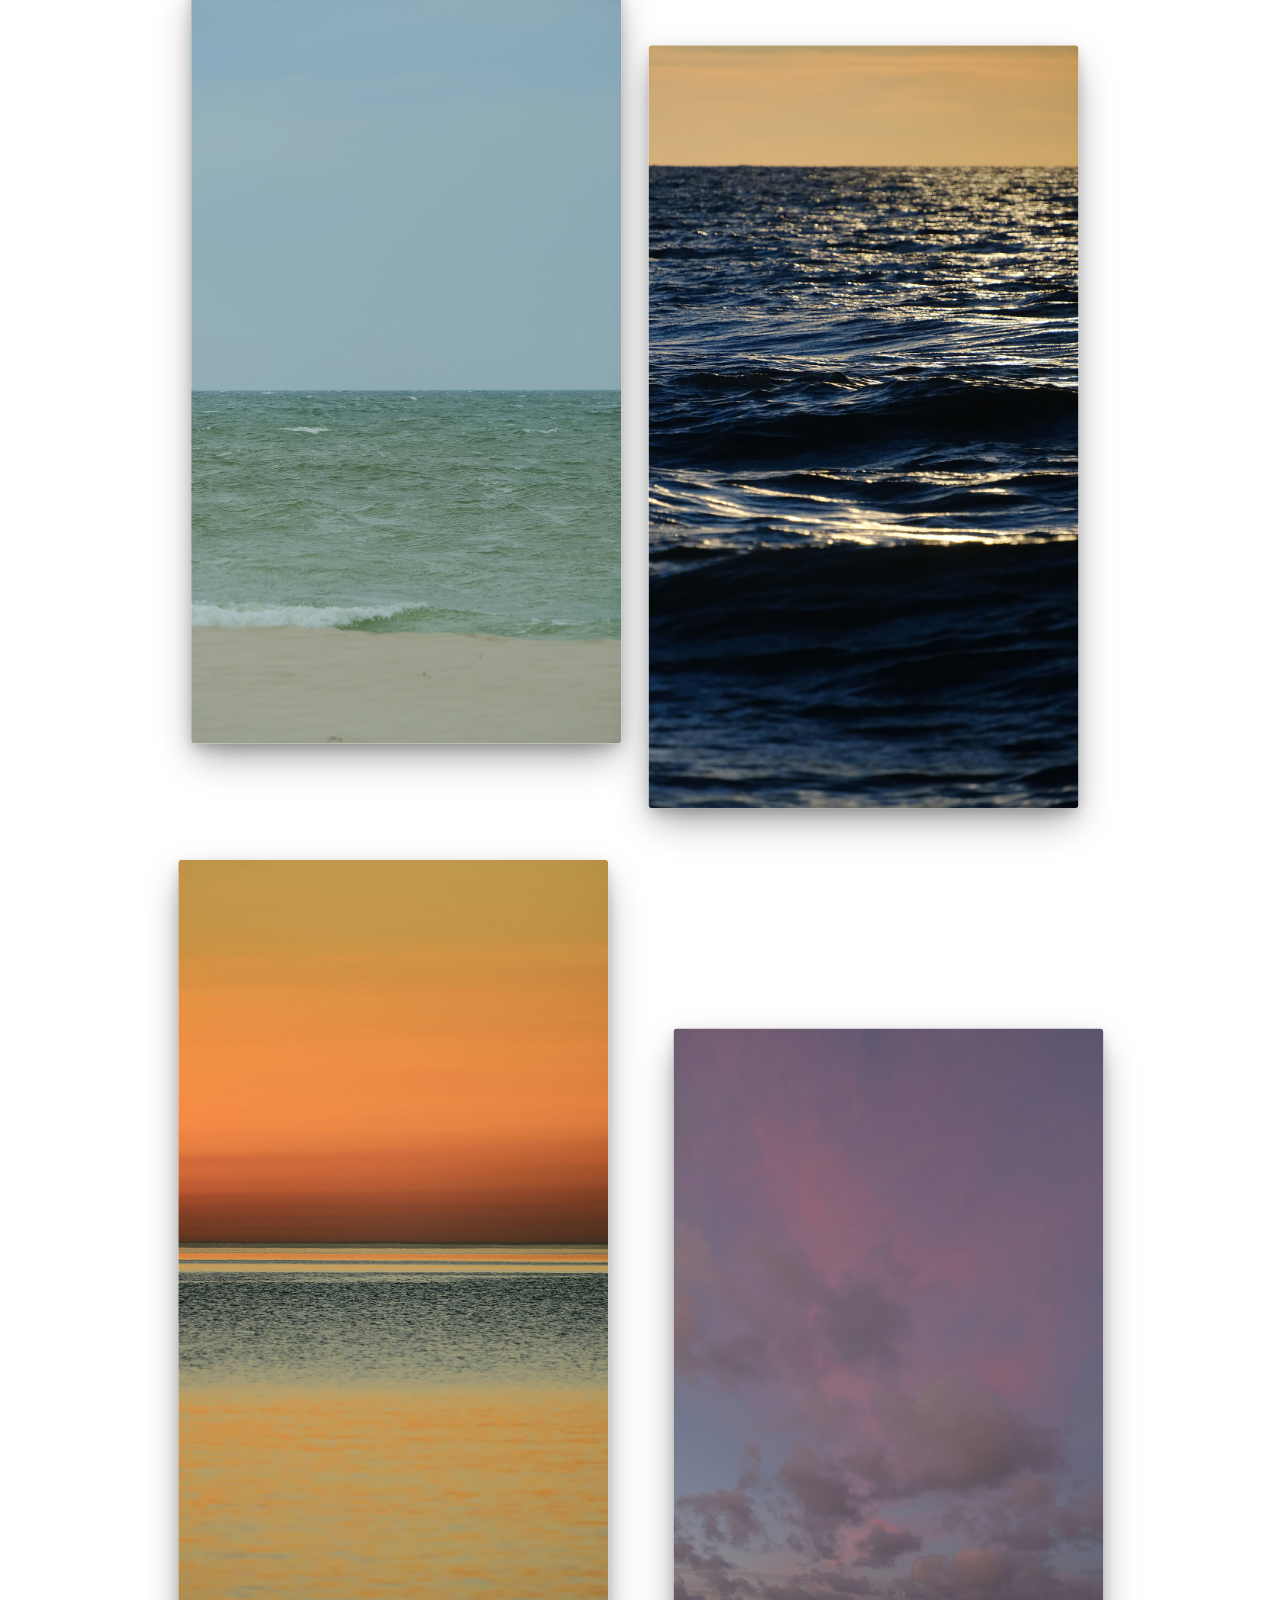
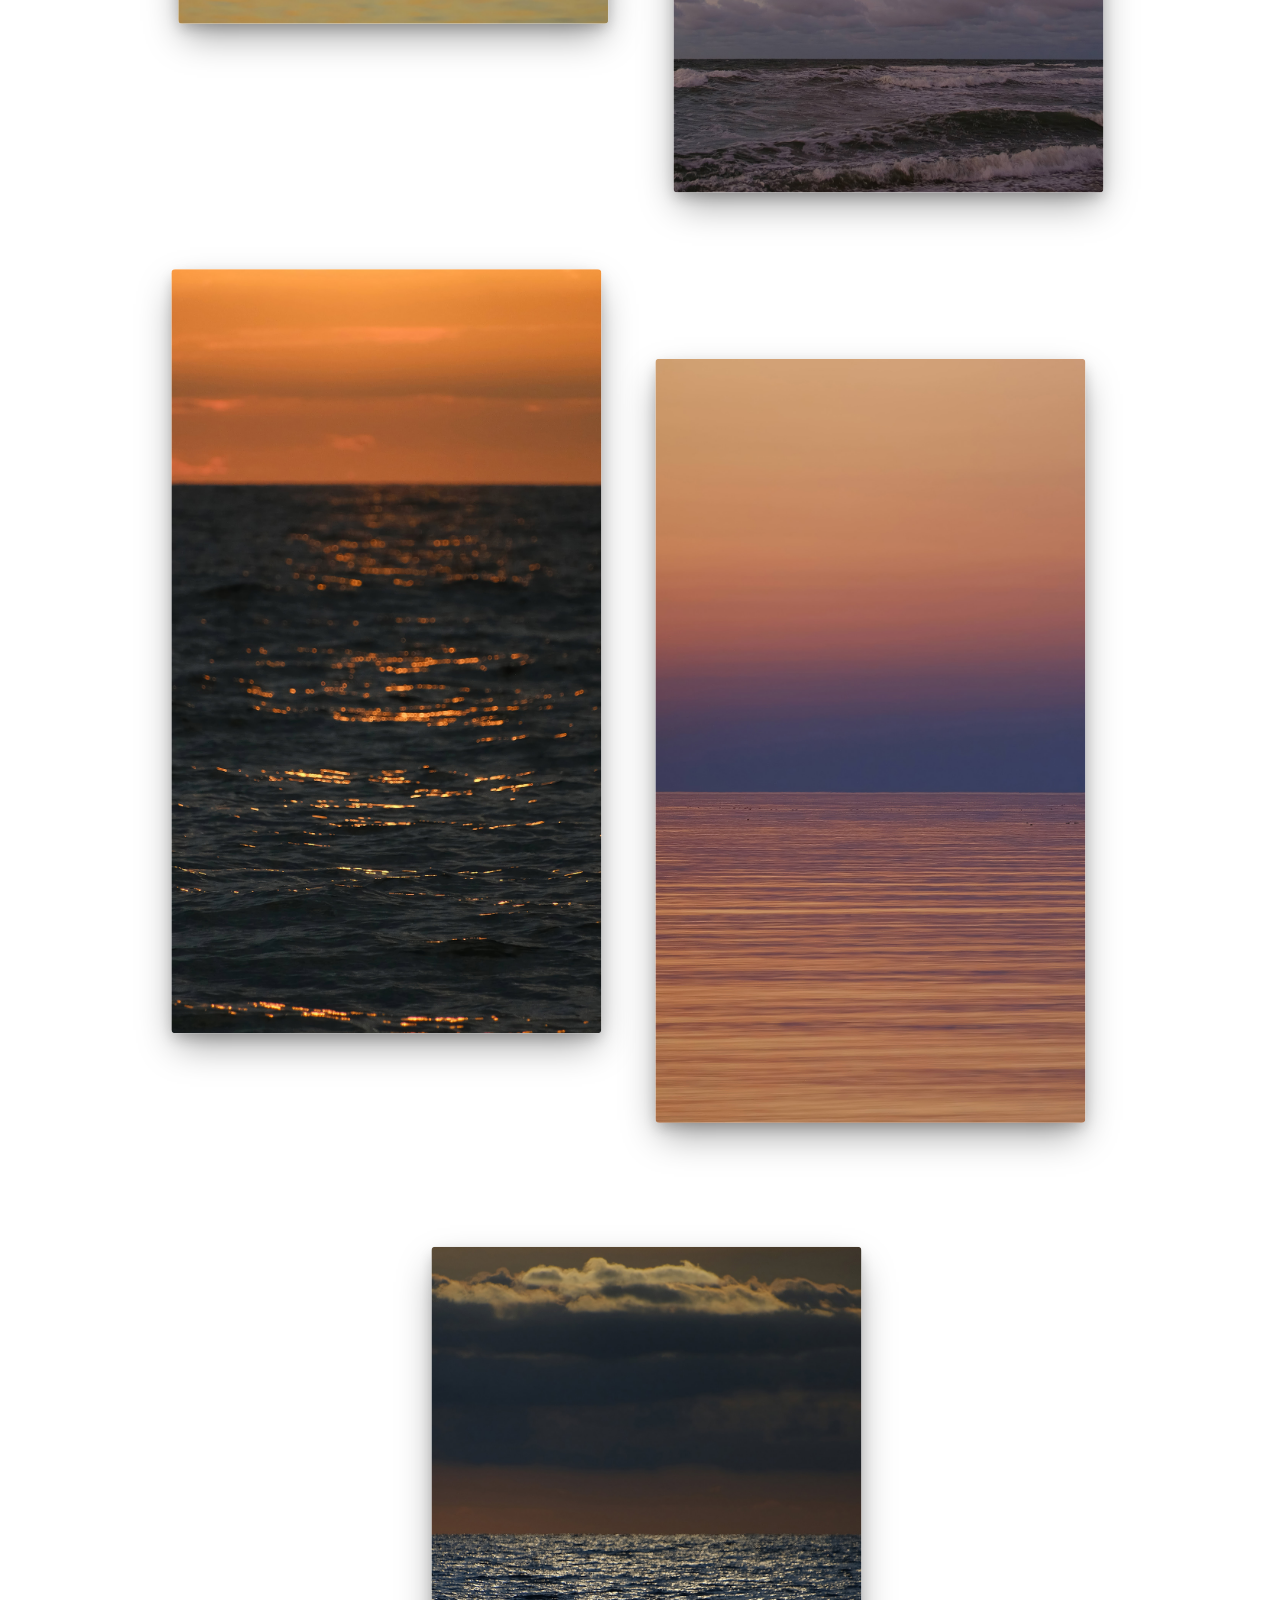
==== commit 3852357c: "Update index.html" ====
--- a/index.html
+++ b/index.html
@@ -4,7 +4,7 @@
   <meta charset="UTF-8">
   <meta name="viewport" content="width=device-width, initial-scale=1.0">
   <title>Эффект Френеля</title>
-  <link rel="stylesheet" href="./styles.css?v=42">
+  <link rel="stylesheet" href="./styles.css?v=43">
   <script src="./gallery-core.js?v=5"></script>
 </head>
 <body class="page-index">
@@ -58,7 +58,7 @@
   <header>
     <div class="title-row">
       <h1 id="titleContainer"><span id="titleText" class="title-text-box">...</span></h1>
-      <!-- Текстовый переключатель RU / EN -->
+      <!-- Чистый текстовый переключатель RU / EN -->
       <button class="lang-switch-btn" id="langSwitchBtn" aria-label="Сменить язык">
         <span class="lang-ru">RU</span>
         <span class="lang-en">EN</span>
--- a/styles.css
+++ b/styles.css
@@ -316,30 +316,30 @@
   font-weight: 600;
 }
 
-/* === КНОПКА ЯЗЫКА В ПОТОКЕ (ДЕСКТОП: 20x20 с рамкой, поднята на 2px выше) === */
+/* === КНОПКА ПЕРЕКЛЮЧЕНИЯ RU / EN (ТЕКСТОВАЯ) === */
 .lang-switch-btn {
   display: inline-grid;
   place-items: center;
   position: relative;
   vertical-align: baseline;
   
-  width: 20px;
-  height: 20px;
-  min-width: 20px;
-  min-height: 20px;
-  aspect-ratio: 1 / 1;
-  border-radius: 50%;
-  box-sizing: border-box;
-  padding: 0;
+  /* Размер капсулы в потоке строки */
+  height: 1.15em;
+  padding: 0 0.5em;
   margin: 0 0 0 0.6rem;
   
-  top: -0.23em;
-  
+  border-radius: 1em;
+  box-sizing: border-box;
   background: var(--glass-bg);
   backdrop-filter: blur(16px) saturate(160%);
   -webkit-backdrop-filter: blur(16px) saturate(160%);
   border: 1px solid var(--glass-border);
   box-shadow: inset 0 1px 1px rgba(255, 255, 255, 0.22);
+  
+  /* Высота заглавных букв RU/EN совпадает со строчными буквами заголовка */
+  font-size: 0.72em;
+  font-weight: 500;
+  letter-spacing: 0.05em;
   color: var(--text-main);
   cursor: pointer;
   outline: none;
@@ -347,17 +347,20 @@
   transition: background-color 0.25s ease, border-color 0.25s ease, color 0.25s ease;
 }
 
-.lang-switch-btn .icon-cross {
-  width: 9.5px;
-  height: 9.5px;
-  stroke: currentColor;
-  stroke-width: 1.4;
-  stroke-linecap: round;
-  stroke-linejoin: round;
-  fill: none;
-  display: block;
-  transform-origin: center center;
-  transition: transform 0.35s var(--ease-smooth);
+.lang-switch-btn .lang-ru {
+  display: inline;
+}
+
+.lang-switch-btn .lang-en {
+  display: none;
+}
+
+.lang-switch-btn.is-eng .lang-ru {
+  display: none;
+}
+
+.lang-switch-btn.is-eng .lang-en {
+  display: inline;
 }
 
 .lang-switch-btn:hover,
@@ -366,18 +369,6 @@
   background: var(--glass-hover);
   border-color: var(--glass-hover-border);
   color: var(--accent);
-}
-
-.lang-switch-btn:hover .icon-cross {
-  transform: rotate(15deg);
-}
-
-.lang-switch-btn.is-eng .icon-cross {
-  transform: rotate(45deg);
-}
-
-.lang-switch-btn.is-eng:hover .icon-cross {
-  transform: rotate(60deg);
 }
 
 .description {
@@ -537,7 +528,7 @@
   }
 }
 
-/* === АДАПТИВНОСТЬ: ДО 768px (ПЛАНШЕТЫ: 17x17, поднята на 1px выше) === */
+/* === АДАПТИВНОСТЬ: ДО 768px === */
 @media (max-width: 768px) {
   header {
     text-align: left;
@@ -561,17 +552,7 @@
   }
 
   .lang-switch-btn {
-    width: 17px;
-    height: 17px;
-    min-width: 17px;
-    min-height: 17px;
     margin-left: 0.5rem;
-    top: -0.22em;
-  }
-
-  .lang-switch-btn .icon-cross {
-    width: 8px;
-    height: 8px;
   }
 
   .scroll-top-btn {
@@ -620,7 +601,7 @@
   }
 }
 
-/* === АДАПТИВНОСТЬ: ДО 480px (МОБИЛКИ: 14x14, поднята на 1px выше) === */
+/* === АДАПТИВНОСТЬ: ДО 480px === */
 @media (max-width: 480px) {
   header {
     padding-top: 1.5rem;
@@ -645,18 +626,7 @@
   }
 
   .lang-switch-btn {
-    width: 14px;
-    height: 14px;
-    min-width: 14px;
-    min-height: 14px;
     margin-left: 0.4rem;
-    top: -0.22em;
-  }
-
-  .lang-switch-btn .icon-cross {
-    width: 6.5px;
-    height: 6.5px;
-    stroke-width: 1.3;
   }
 
   .description {
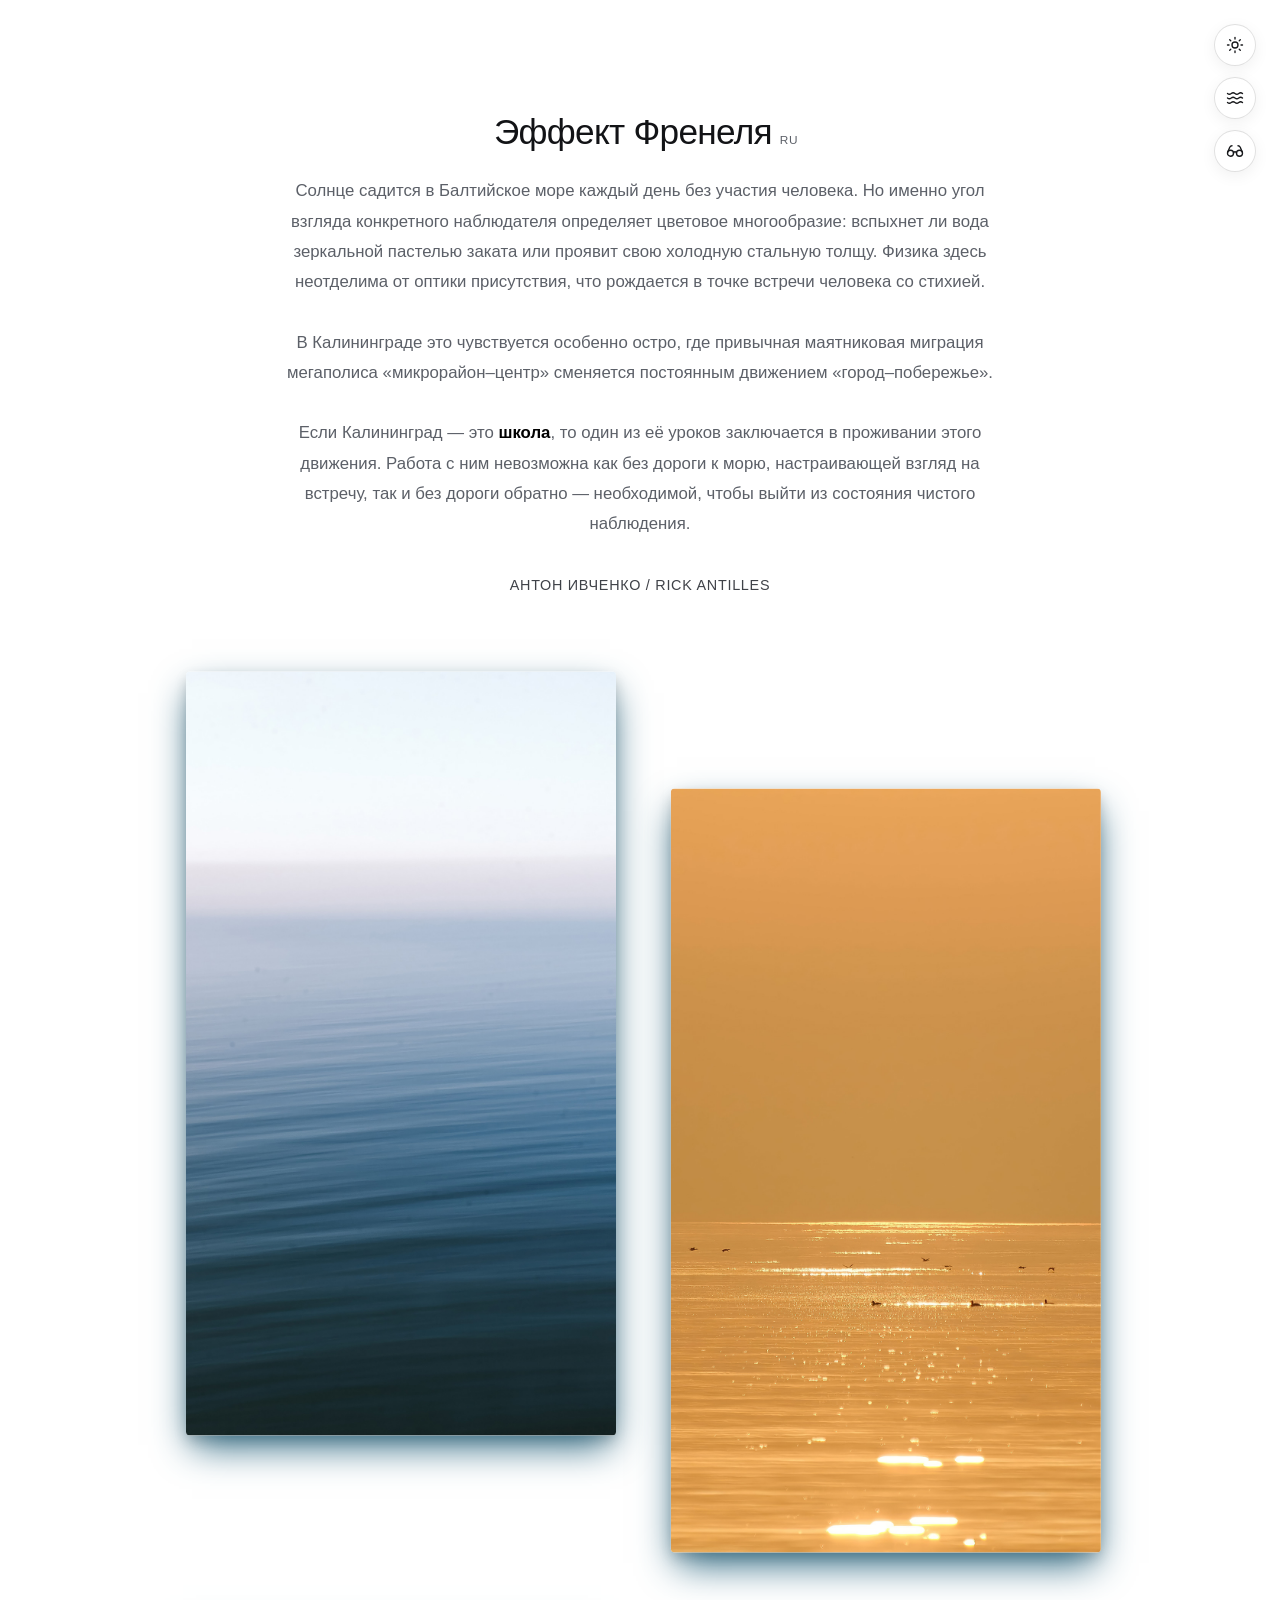
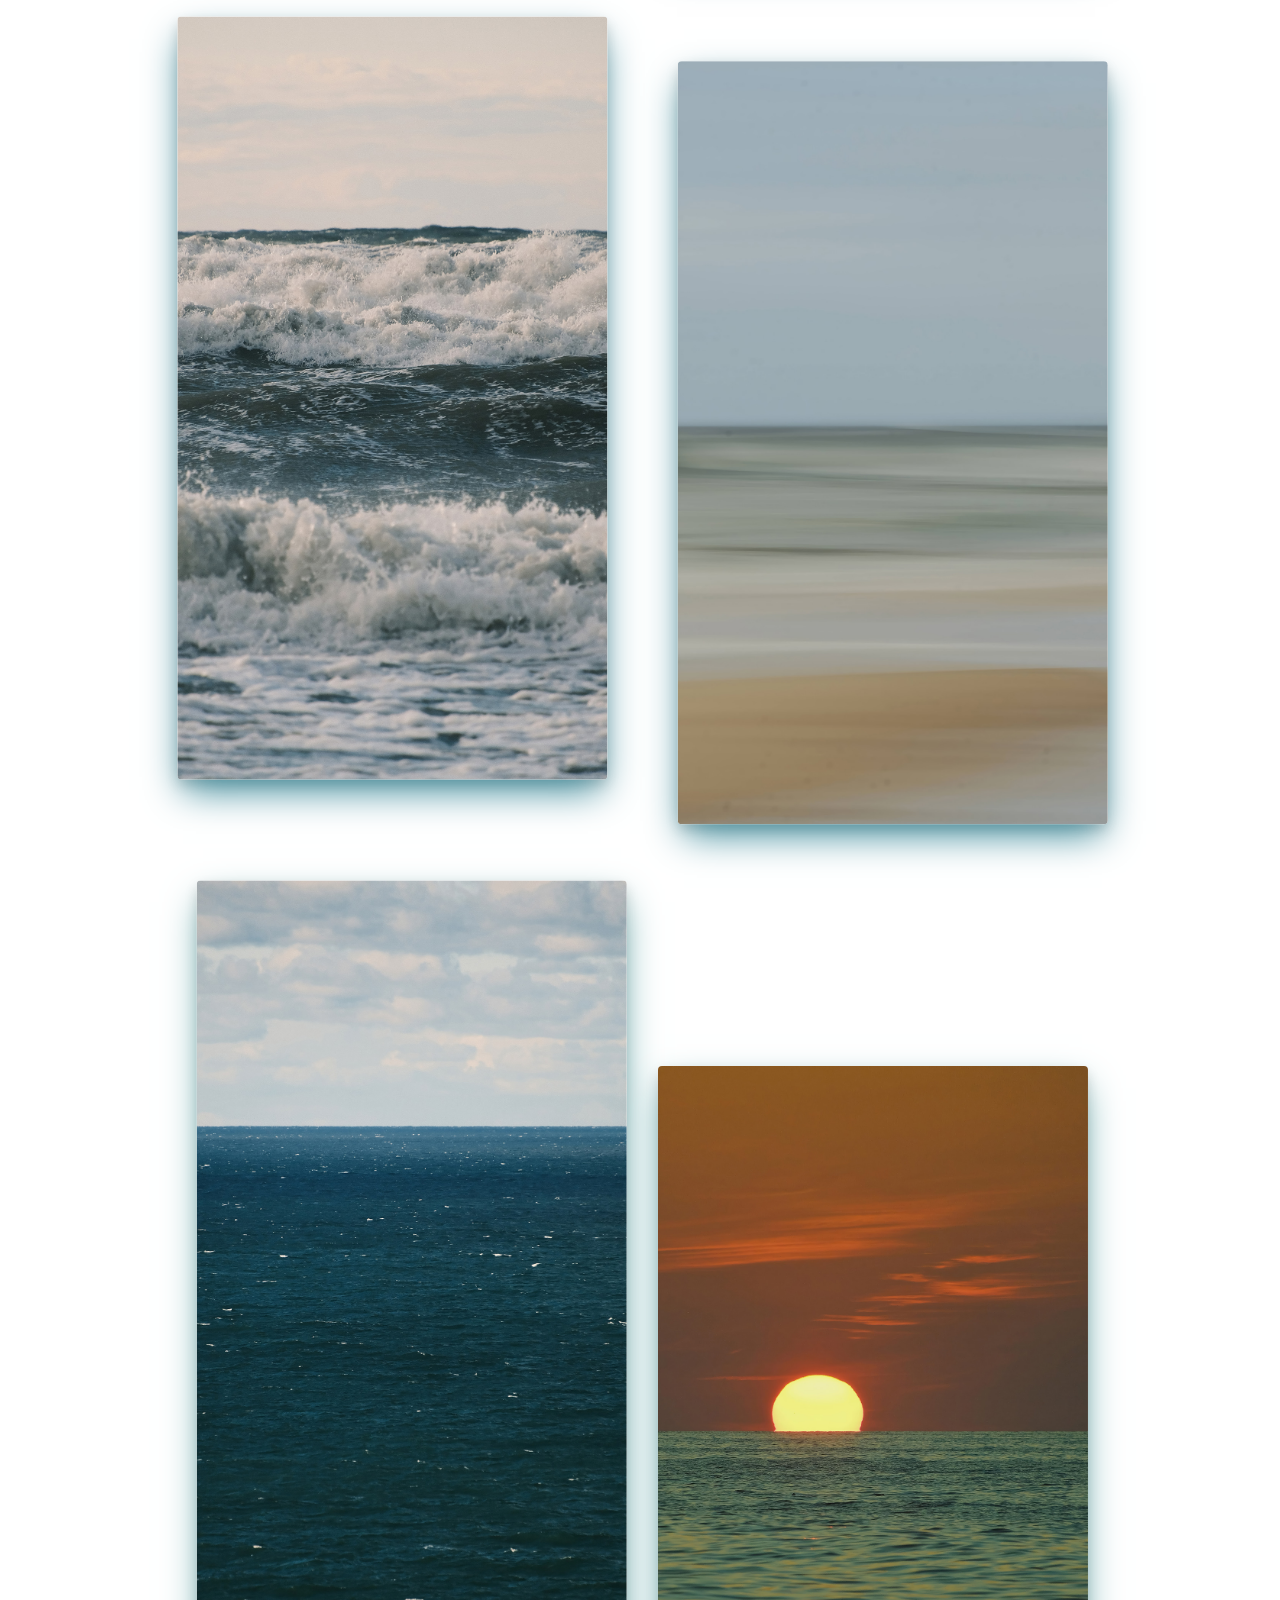
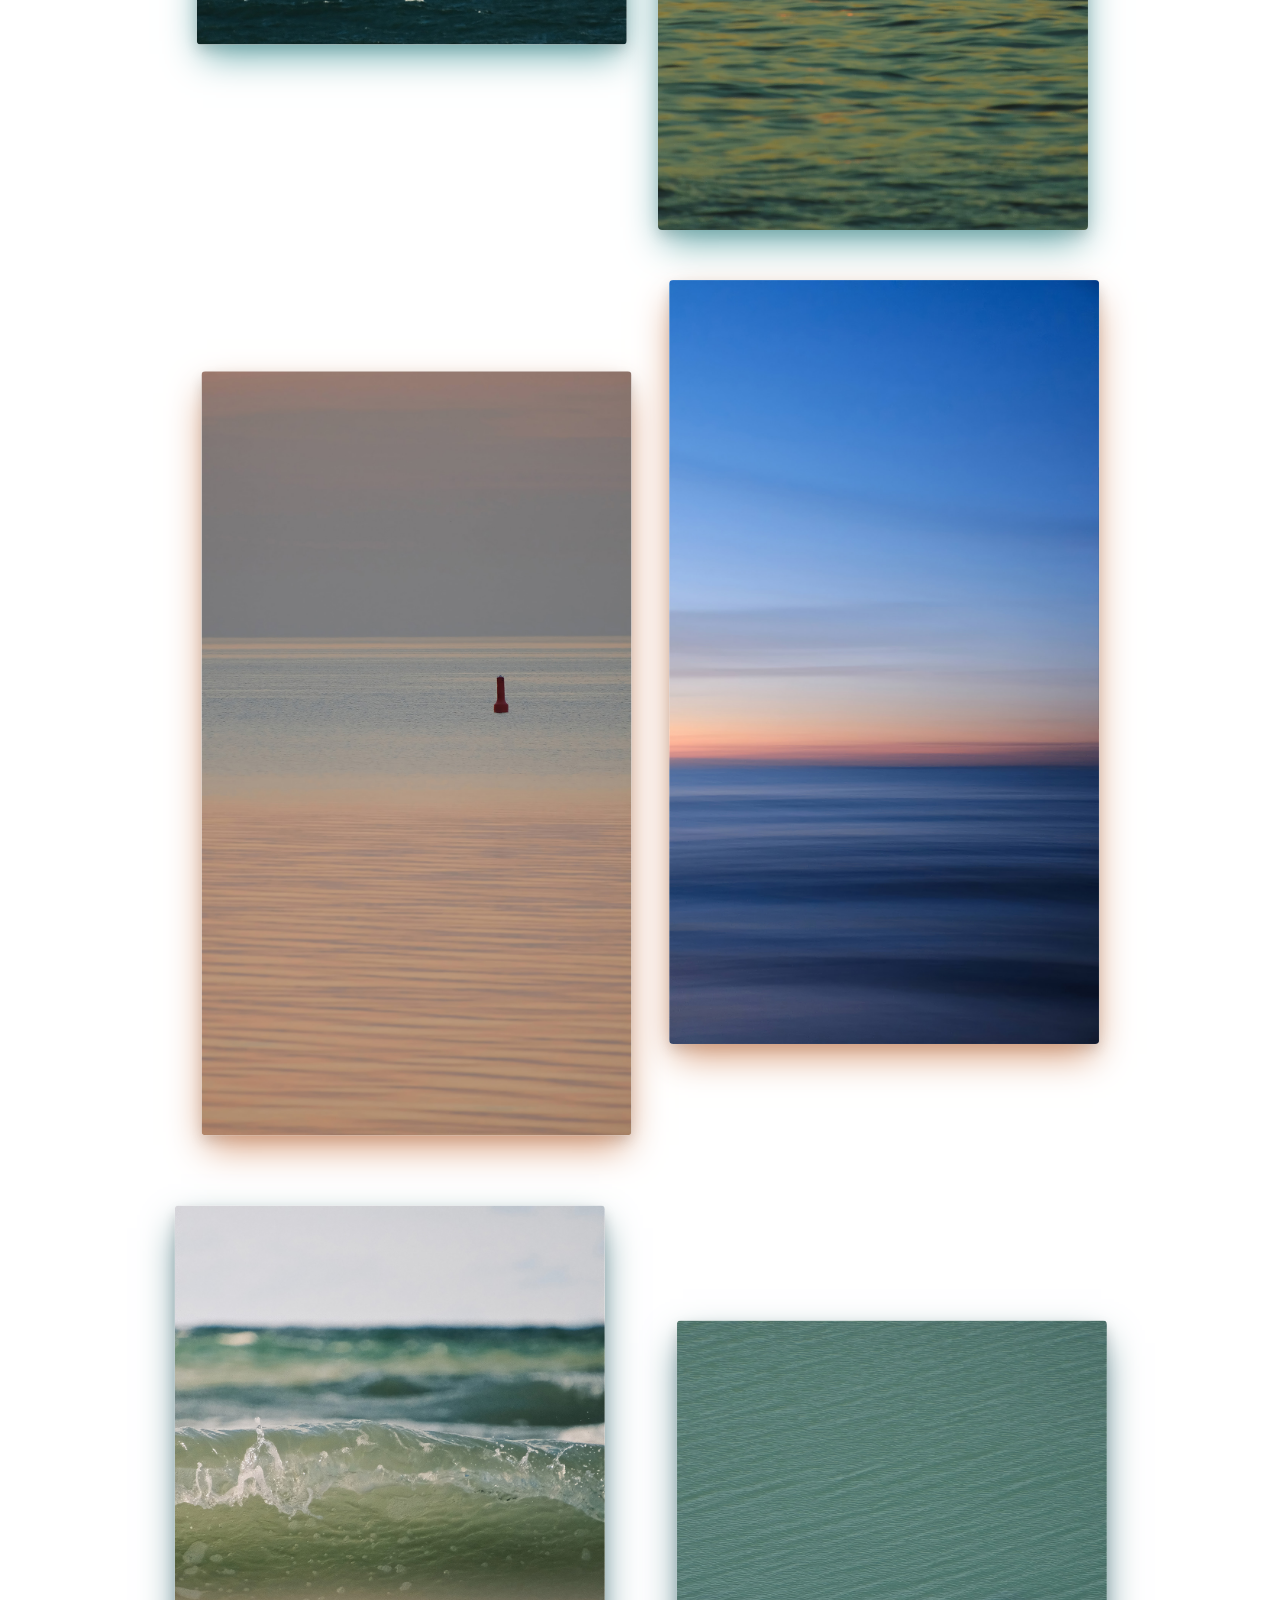
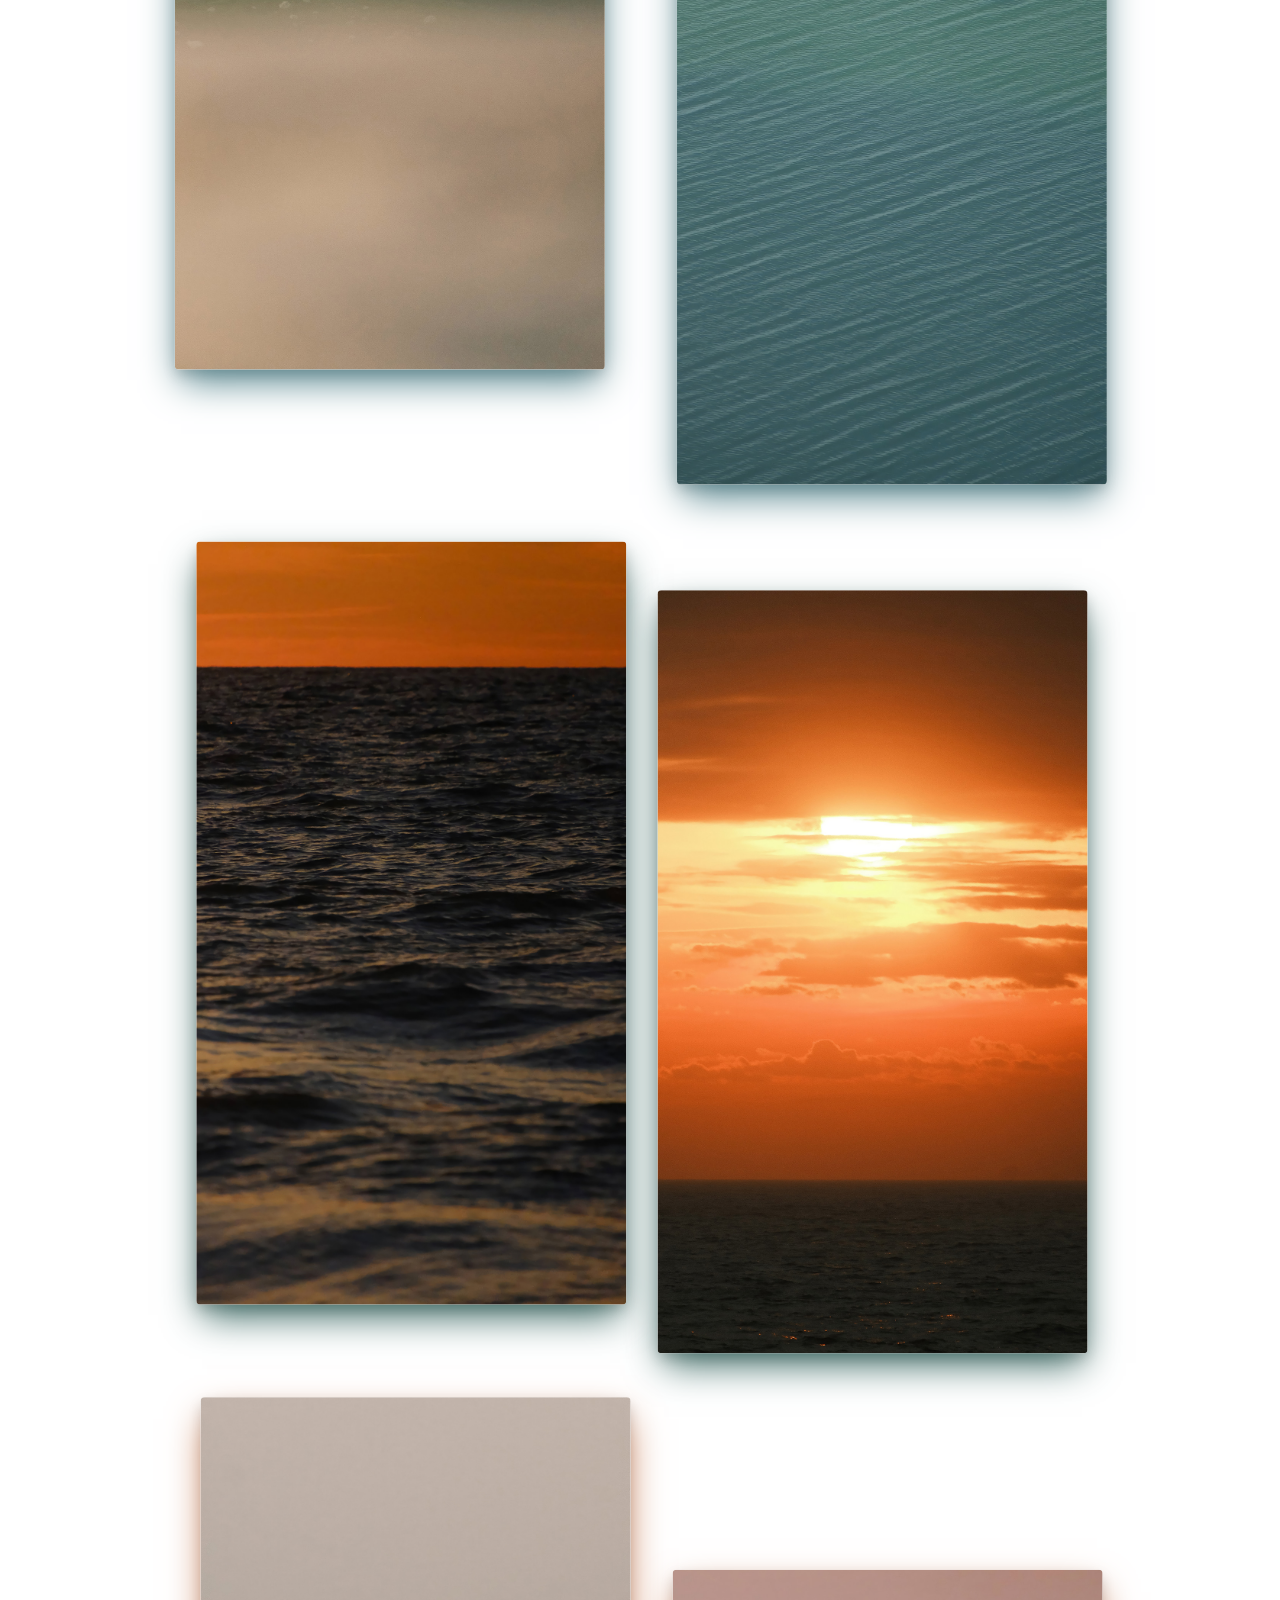
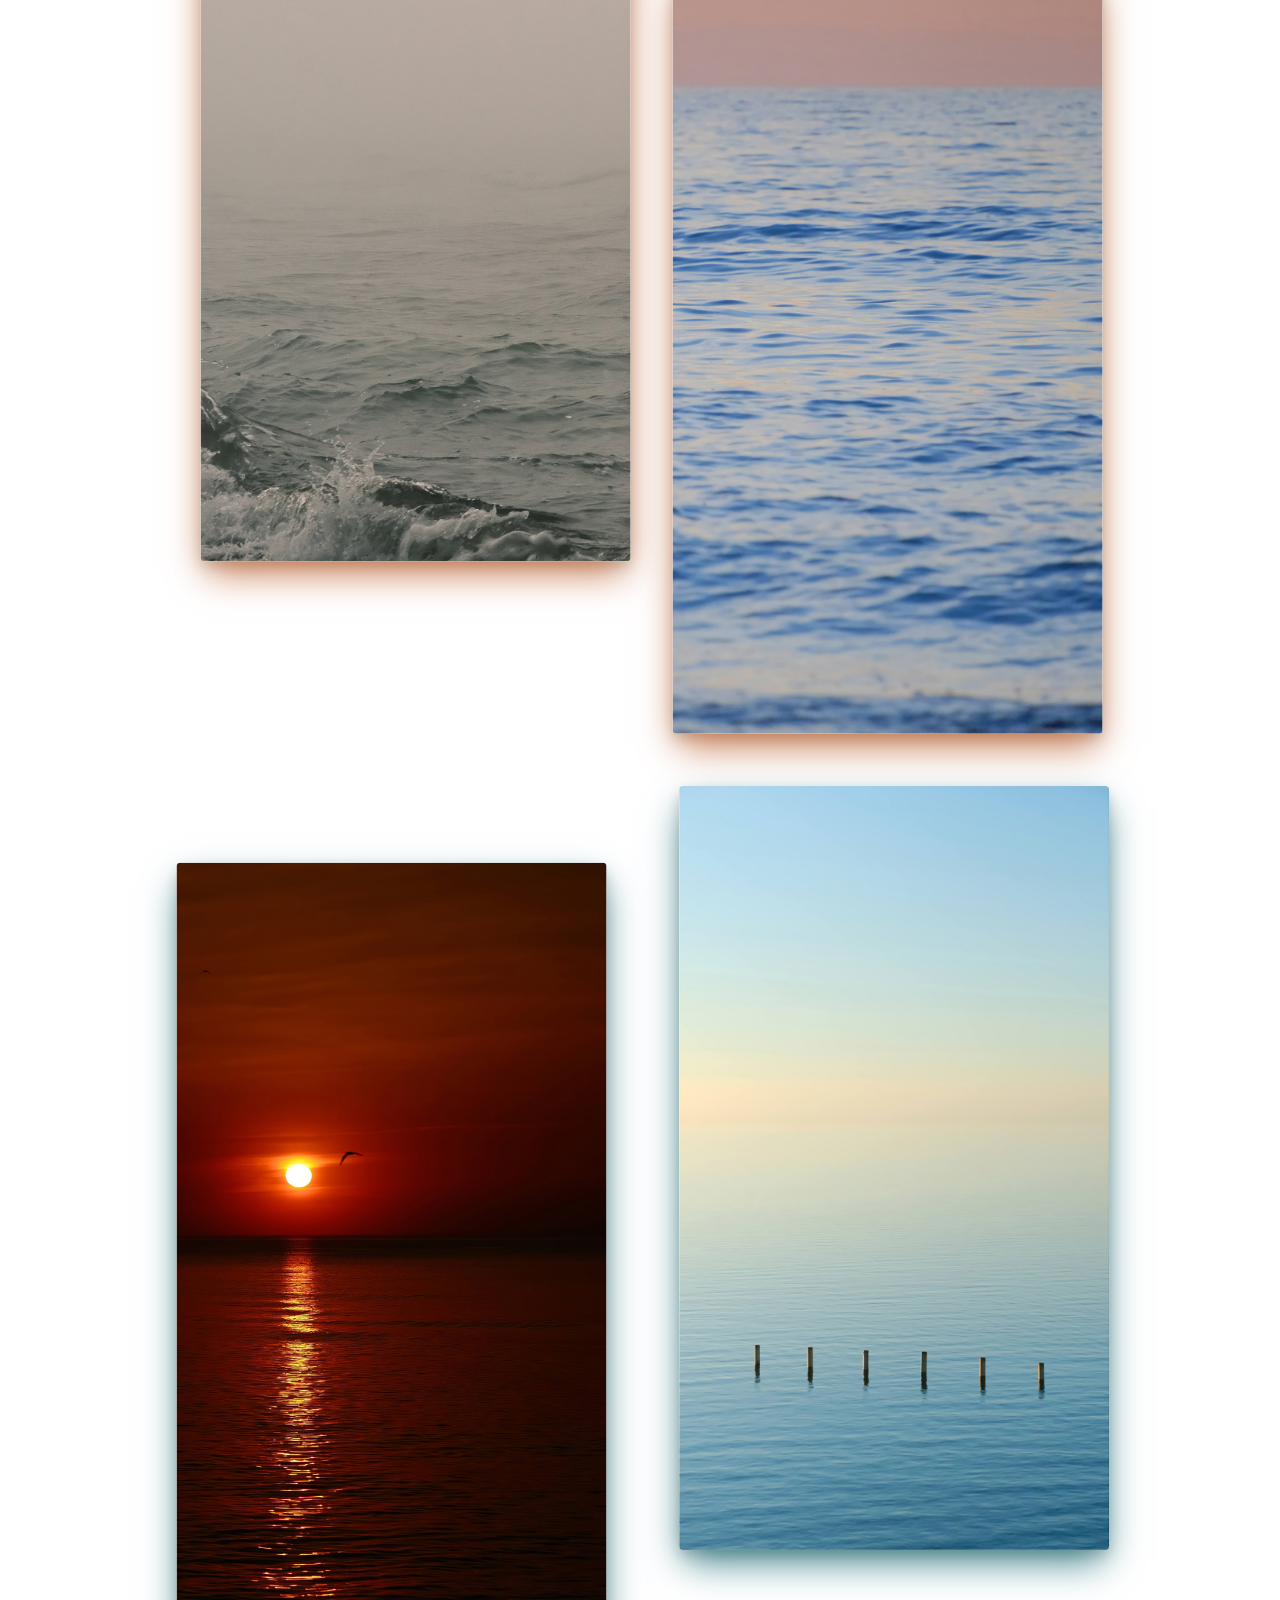
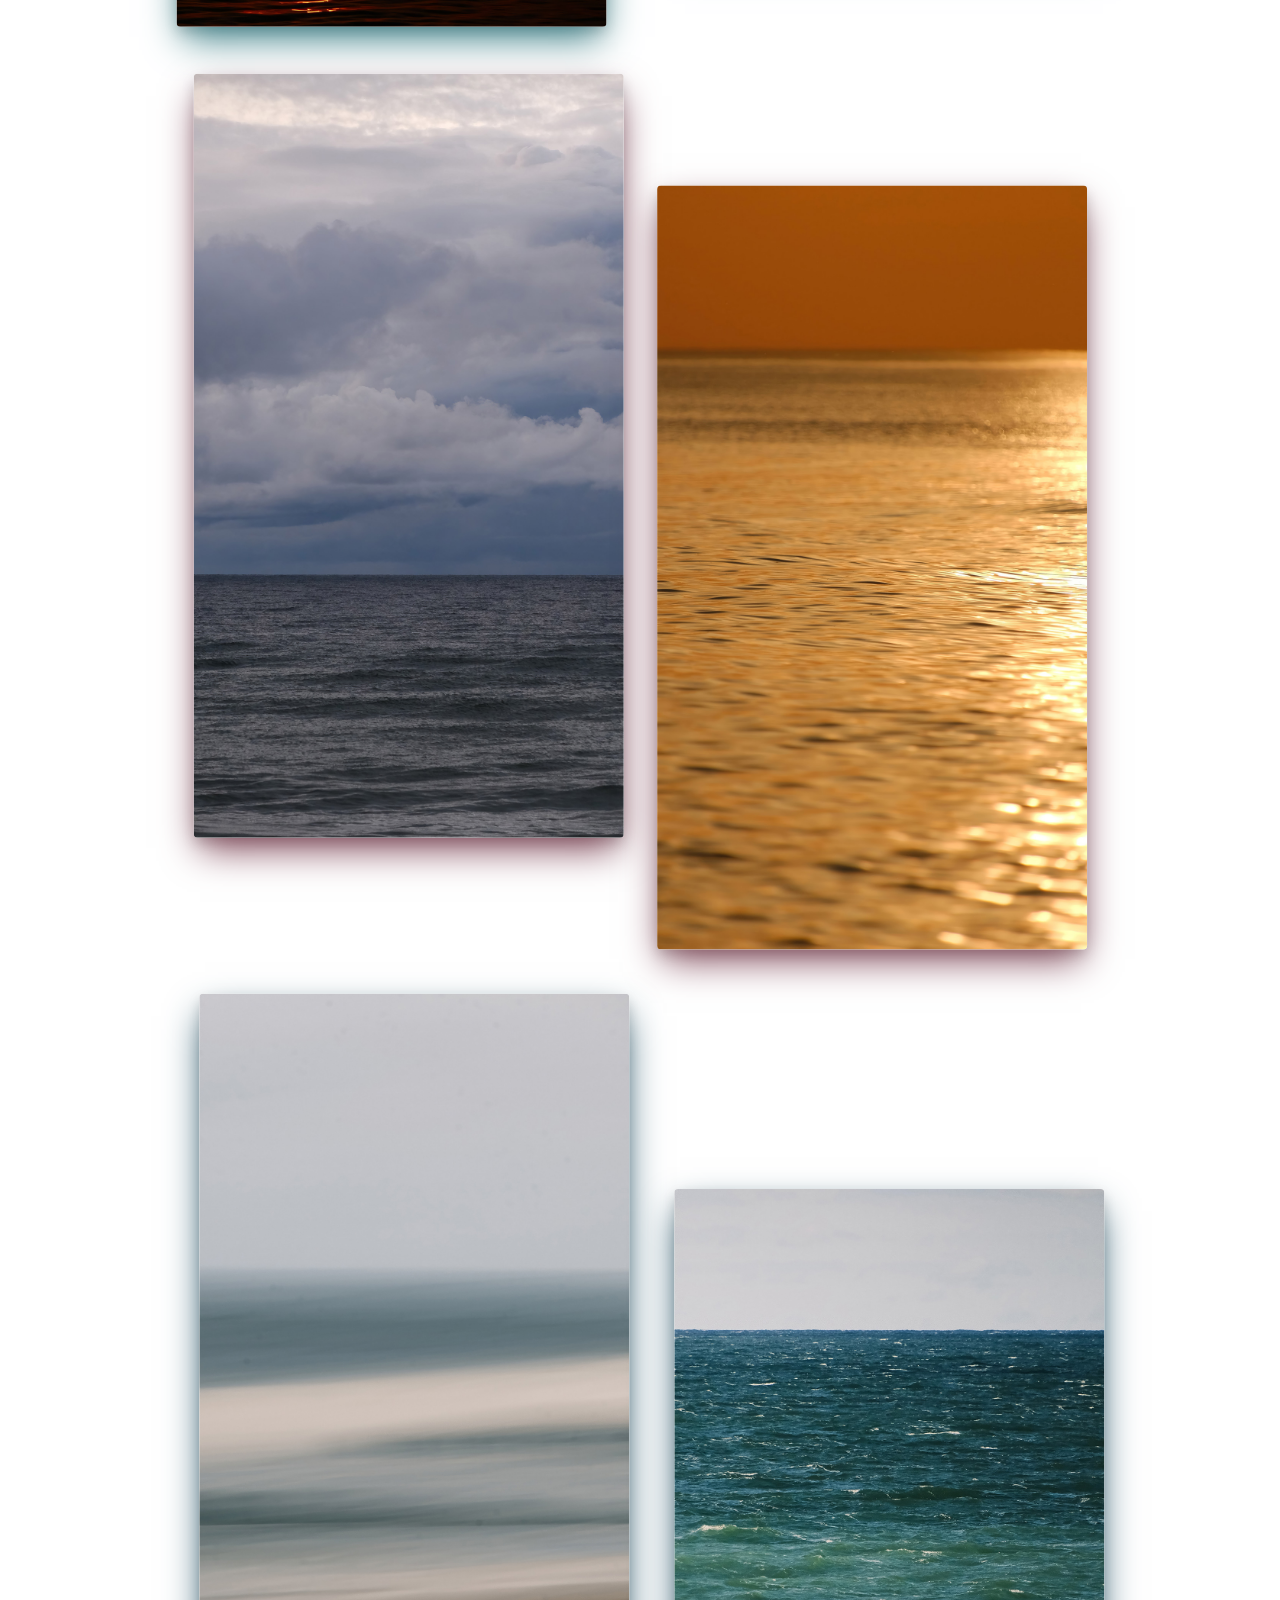
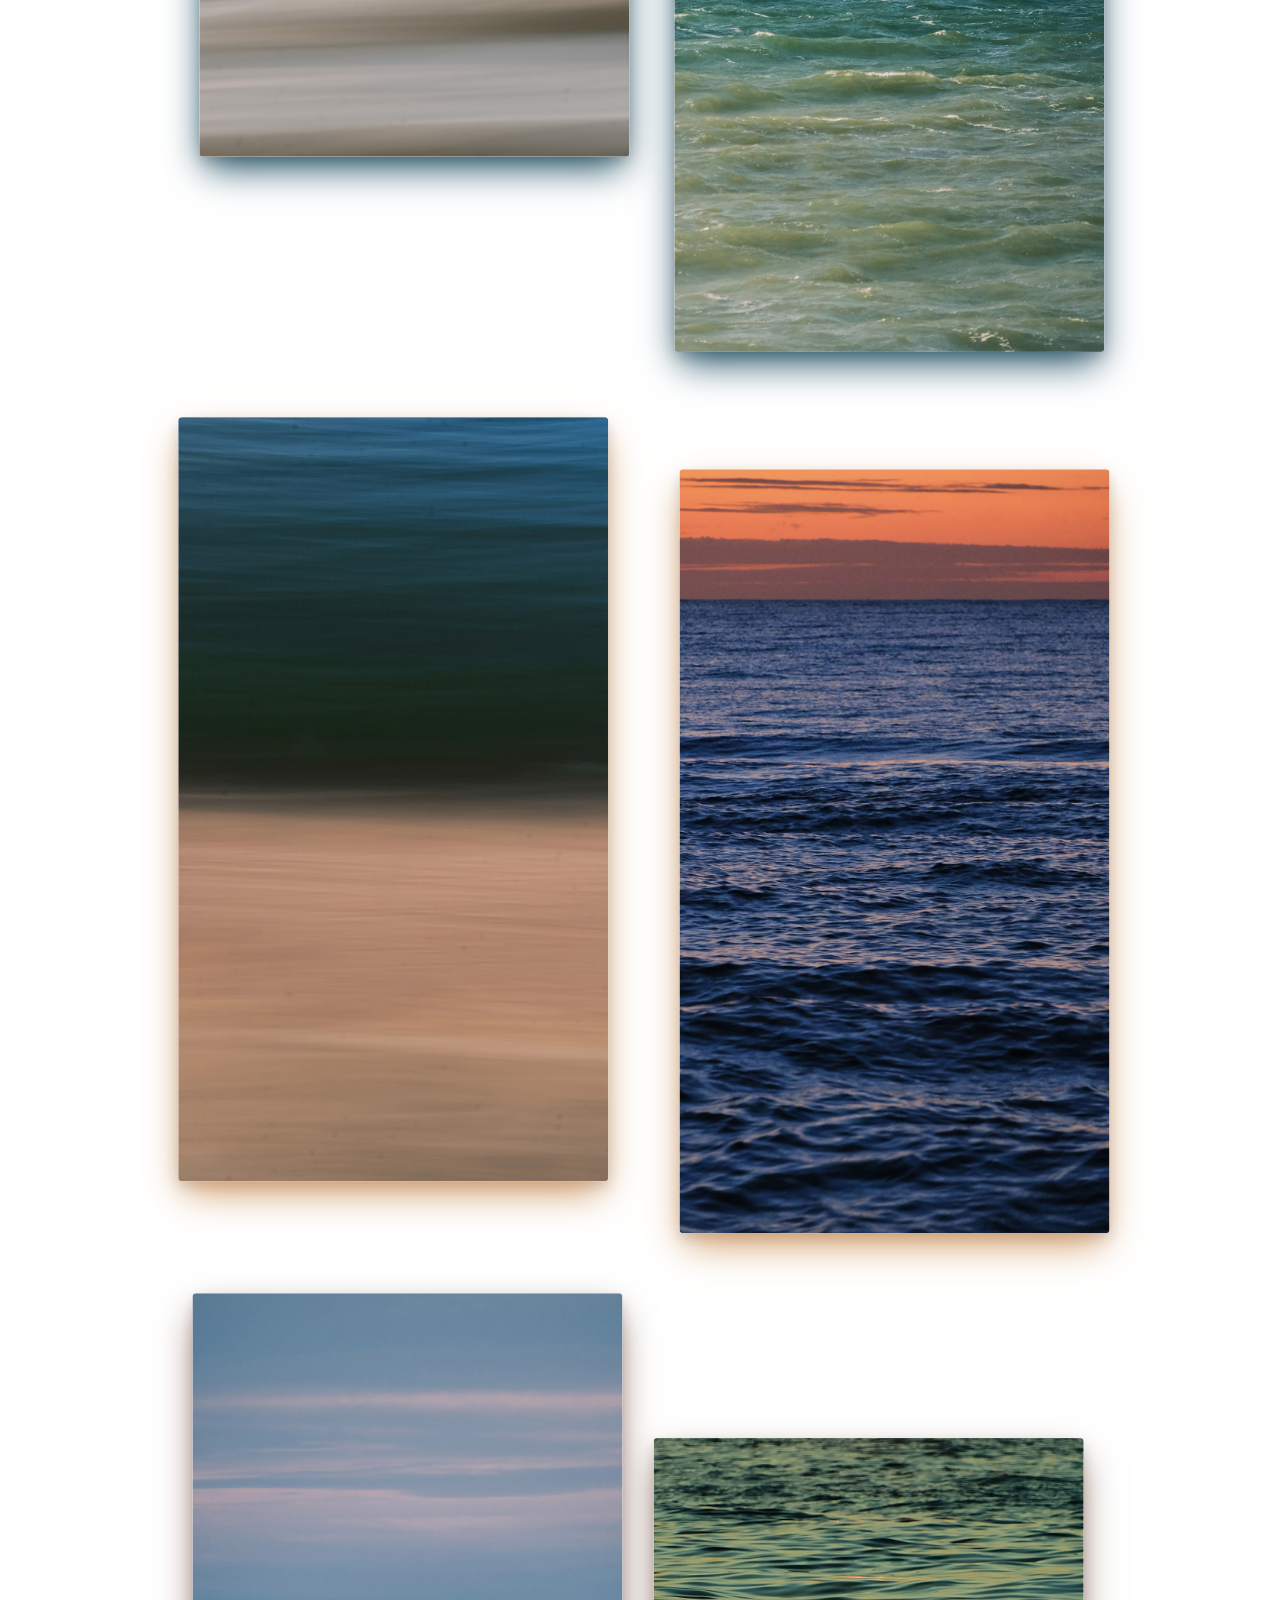
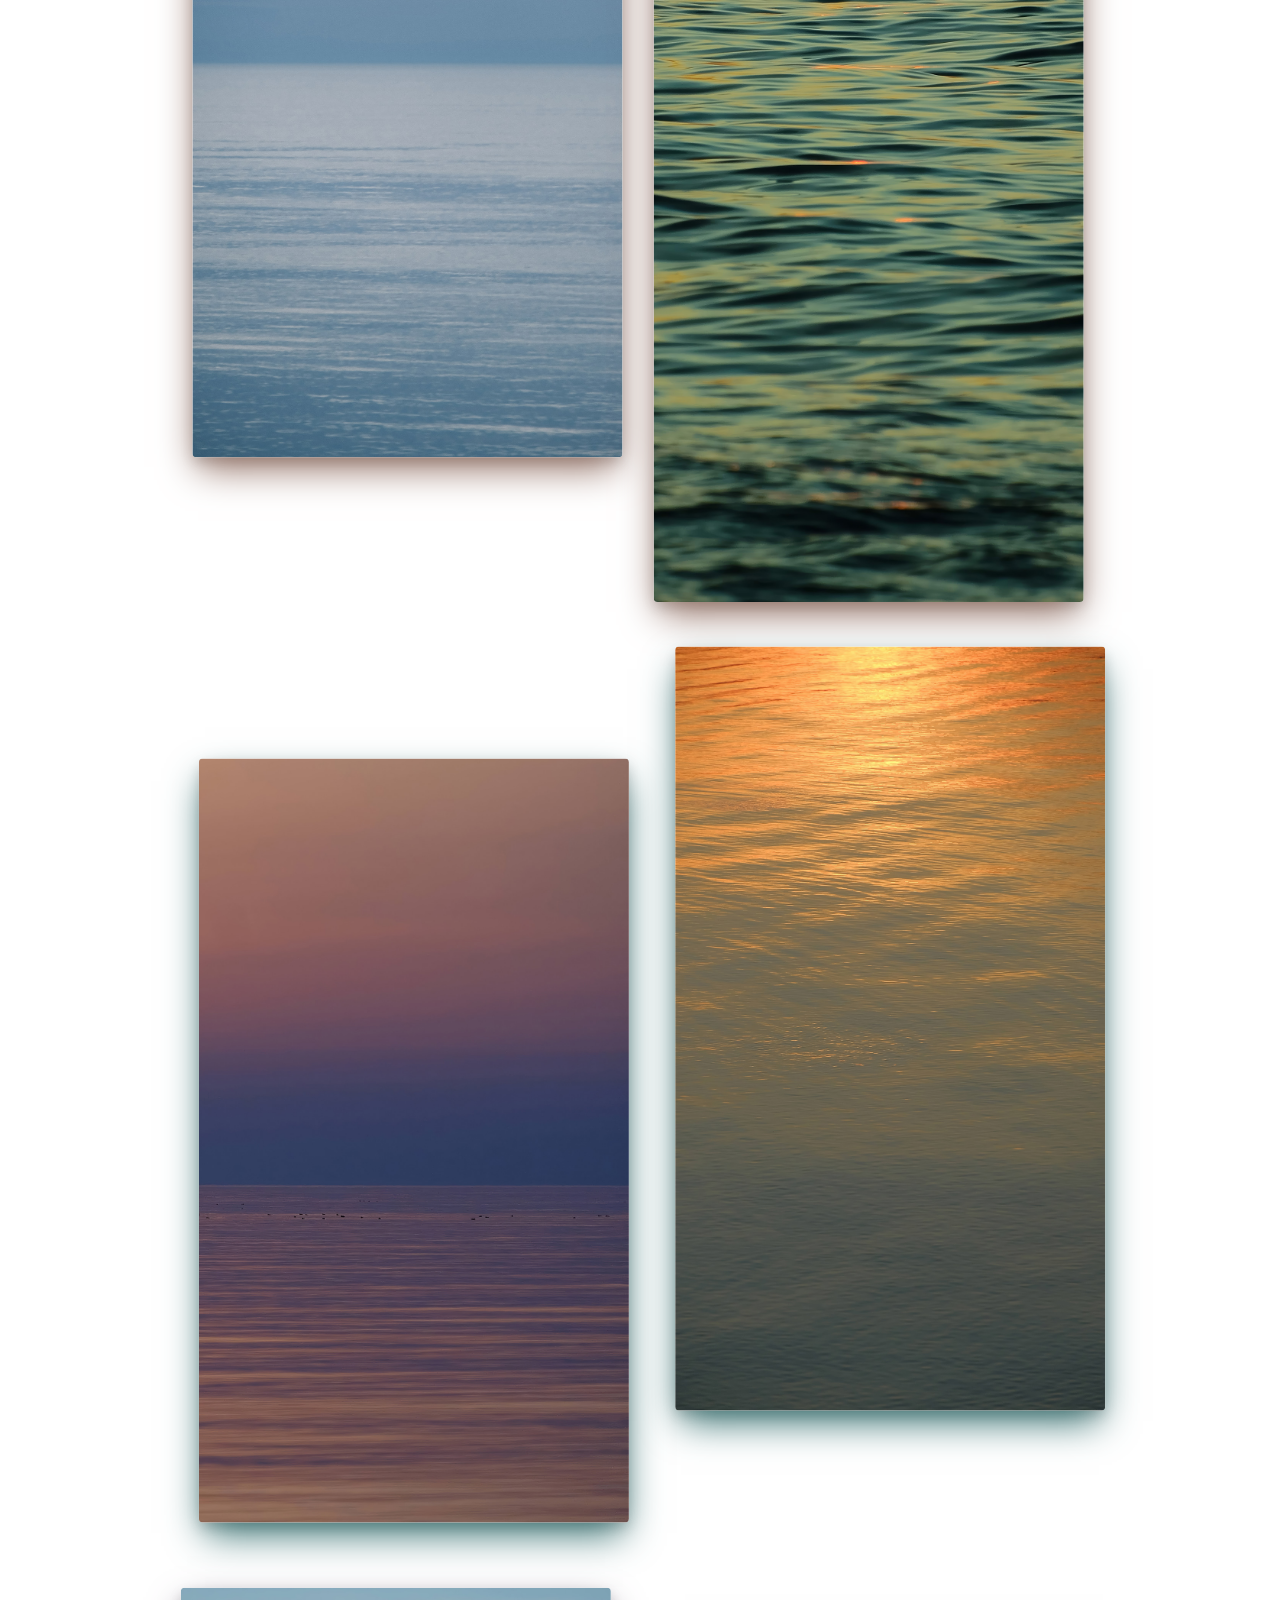
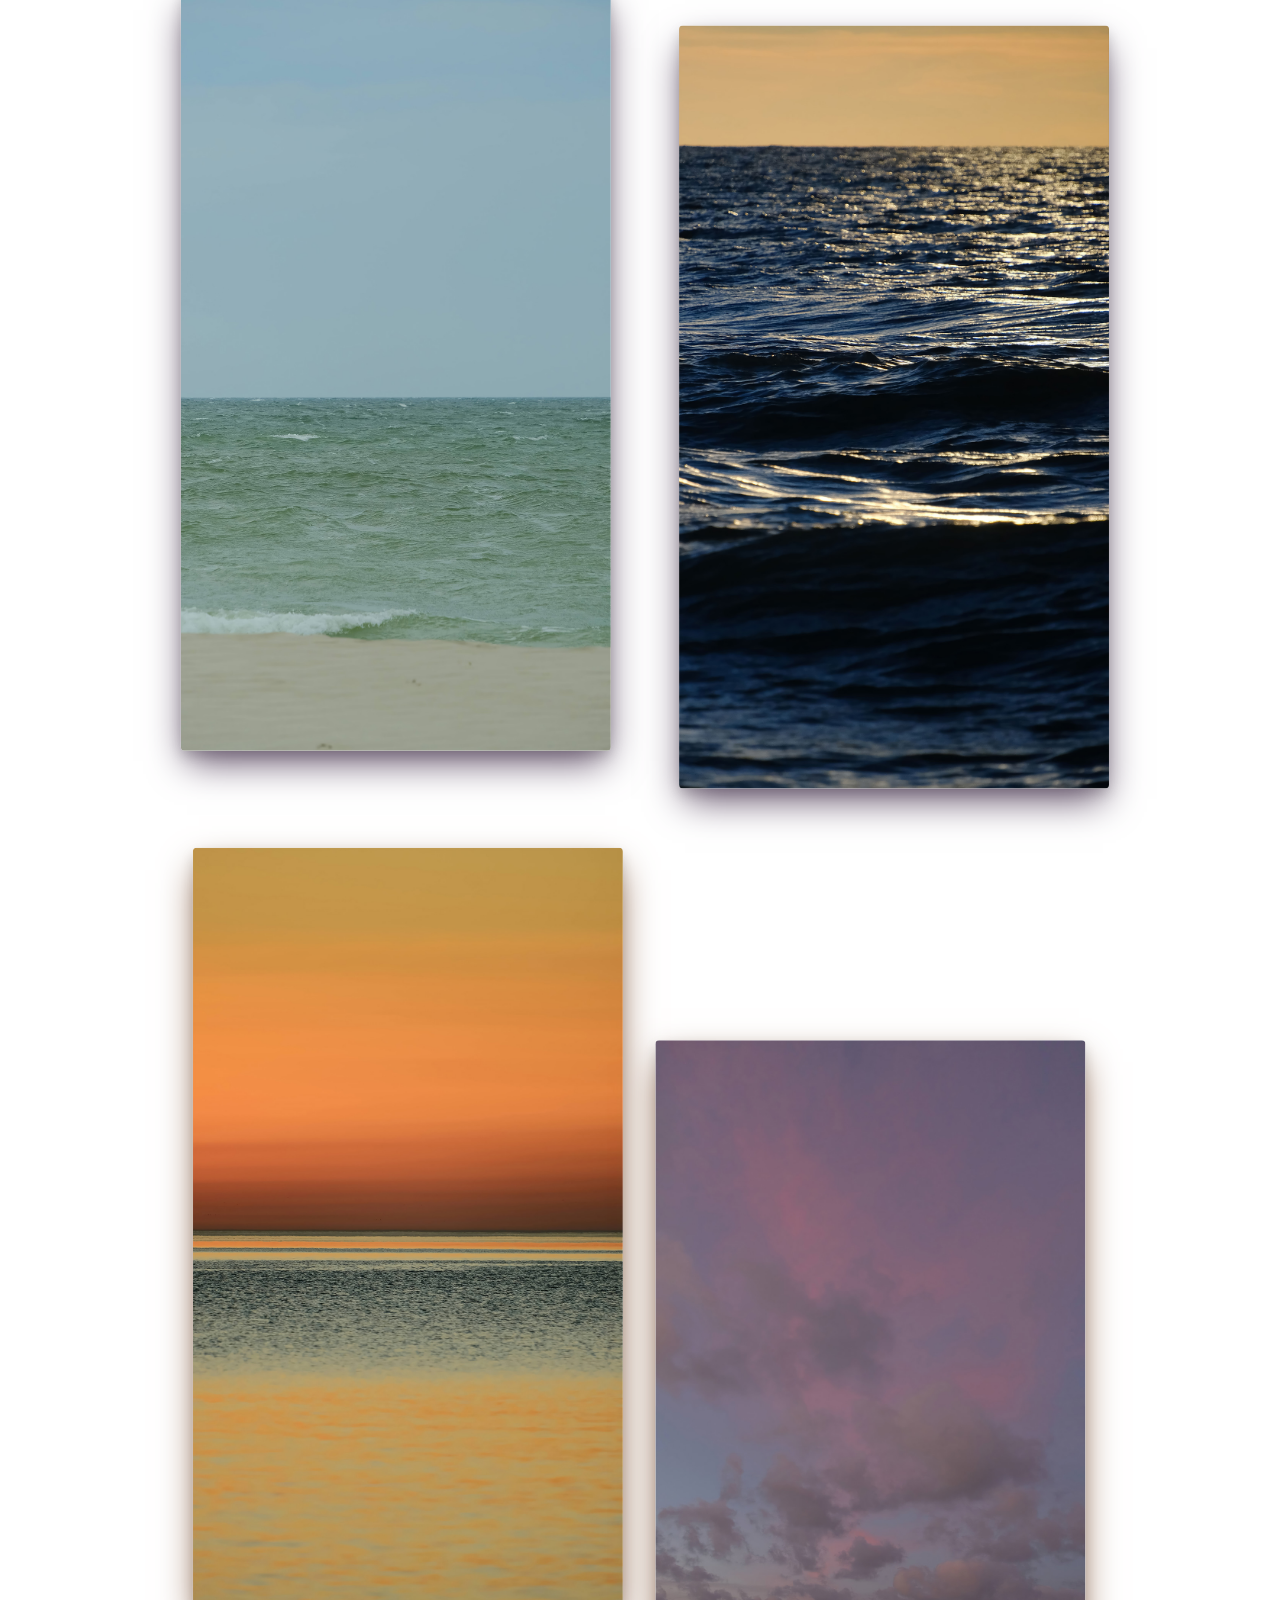
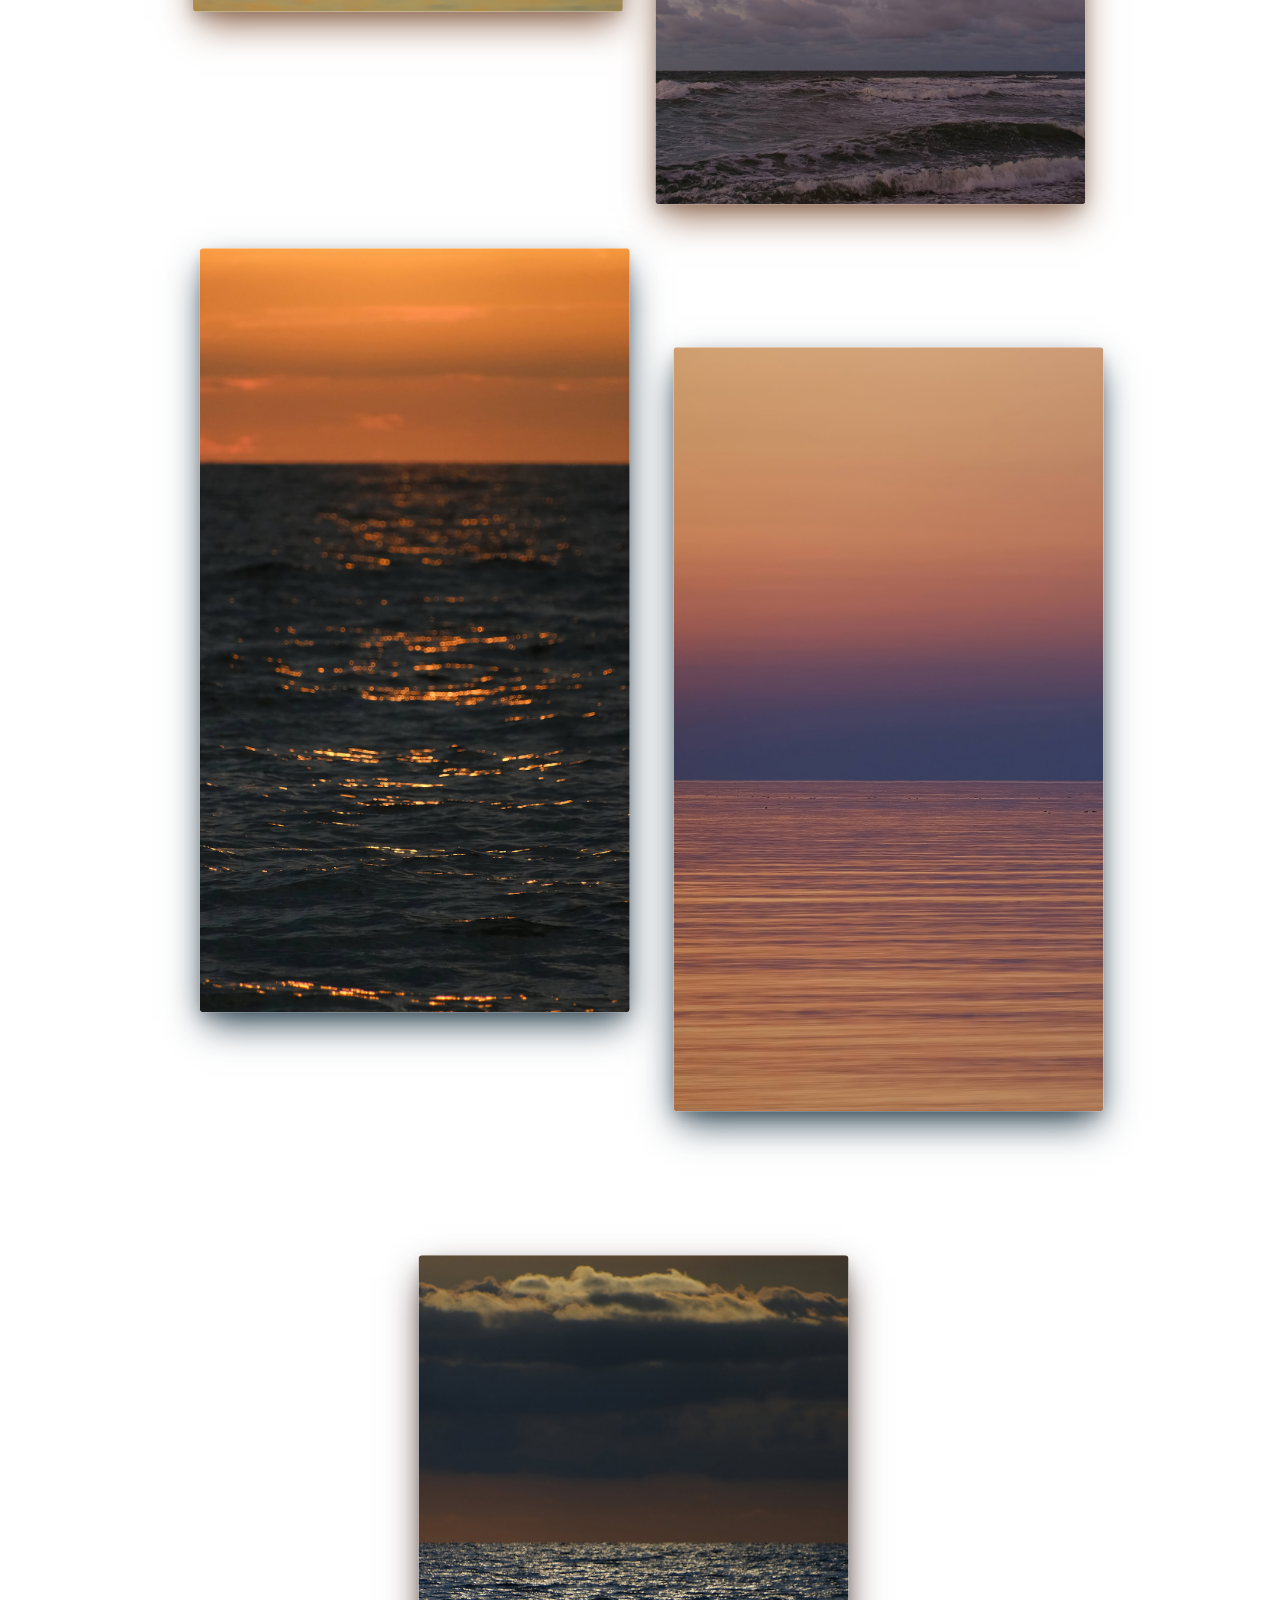
==== commit 2780b93f: "Update index.html" ====
--- a/index.html
+++ b/index.html
@@ -6,6 +6,25 @@
   <title>Эффект Френеля</title>
   <link rel="stylesheet" href="./styles.css?v=43">
   <script src="./gallery-core.js?v=5"></script>
+  <style>
+    /* Стили для подписи в модальном окне */
+    .modal {
+      display: flex;
+      flex-direction: column;
+      align-items: center;
+      justify-content: center;
+    }
+    .modal-caption {
+      margin-top: 1rem;
+      font-family: inherit;
+      font-size: 0.9rem;
+      letter-spacing: 0.08em;
+      color: rgba(255, 255, 255, 0.75);
+      text-align: center;
+      pointer-events: none;
+      text-transform: lowercase;
+    }
+  </style>
 </head>
 <body class="page-index">
 
@@ -74,6 +93,7 @@
   <!-- Модальное окно фокуса -->
   <div class="modal" id="modal" aria-hidden="true">
     <img id="modalImg" src="" alt="Фокус на изображении">
+    <div class="modal-caption" id="modalCaption"></div>
   </div>
 
   <script>
@@ -83,6 +103,7 @@
     const pageFooter = document.getElementById('footer');
     const modal = document.getElementById('modal');
     const modalImg = document.getElementById('modalImg');
+    const modalCaption = document.getElementById('modalCaption');
     const streamNavBtn = document.getElementById('streamNavBtn');
     const patternBtn = document.getElementById('patternBtn');
     const themeToggleBtn = document.getElementById('themeToggleBtn');
@@ -168,6 +189,9 @@
 
     function openModal(src) {
       modalImg.src = src;
+      const fileName = src.split('/').pop().replace(/\.[^/.]+$/, '');
+      modalCaption.textContent = fileName;
+
       modal.classList.add('active');
       modal.setAttribute('aria-hidden', 'false');
       document.body.classList.add('modal-open');
@@ -180,6 +204,7 @@
       setTimeout(() => {
         if (!modal.classList.contains('active')) {
           modalImg.src = '';
+          modalCaption.textContent = '';
         }
       }, 350);
     }
--- a/styles.css
+++ b/styles.css
@@ -60,16 +60,6 @@
   opacity: 0.75;
 }
 
-body.theme-dark .photo-item img,
-body.theme-dark .photo-card img {
-  box-shadow: 0 12px 36px -8px var(--glow-color, rgba(0, 0, 0, 0.6)) !important;
-}
-
-body.theme-dark .photo-item img:hover,
-body.theme-dark .photo-card img:hover {
-  box-shadow: 0 20px 50px -8px var(--glow-color, rgba(0, 0, 0, 0.8)) !important;
-}
-
 body.theme-dark .site-footer {
   color: var(--text-dim);
 }
@@ -158,7 +148,9 @@
   padding: 5rem 1.5rem;
 }
 
-.photo-card {
+/* === КАРТОЧКИ И ДИНАМИЧЕСКИЕ ТЕНИ ПОД КАРТИНКАМИ === */
+.photo-card,
+.photo-item {
   width: calc(50% - 2rem);
   max-width: 500px;
   margin-top: var(--offset, 0rem);
@@ -166,19 +158,22 @@
   transition: transform 0.6s var(--ease-smooth);
 }
 
-.photo-card img {
+.photo-card img,
+.photo-item img {
   width: 100%;
   height: auto;
   display: block;
   border-radius: 4px;
-  box-shadow: 0 12px 36px -8px var(--glow-color, rgba(0, 0, 0, 0.6));
+  /* Единый источник цвета тени — управляемый через JS конфиг (--glow-color) */
+  box-shadow: 0 16px 36px -6px var(--glow-color, rgba(0, 0, 0, 0.4)), 0 6px 14px -2px rgba(0, 0, 0, 0.22);
   cursor: pointer;
   transition: transform 0.4s var(--ease-smooth), box-shadow 0.4s var(--ease-smooth);
 }
 
-.photo-card img:hover {
+.photo-card img:hover,
+.photo-item img:hover {
   transform: scale(1.02);
-  box-shadow: 0 20px 50px -8px var(--glow-color, rgba(0, 0, 0, 0.8));
+  box-shadow: 0 24px 50px -6px var(--glow-color, rgba(0, 0, 0, 0.48)), 0 8px 18px -2px rgba(0, 0, 0, 0.26);
 }
 
 /* === ПЛАВАЮЩИЕ КНОПКИ === */
@@ -286,7 +281,11 @@
 }
 
 .title-row {
-  display: inline-block;
+  display: inline-flex;
+  align-items: baseline;
+  justify-content: center;
+  flex-wrap: nowrap;
+  max-width: 100%;
   margin-bottom: 1.5rem;
 }
 
@@ -301,6 +300,7 @@
   display: inline-flex;
   align-items: baseline;
   justify-content: center;
+  min-width: 0;
 }
 
 .title-text-box {
@@ -316,58 +316,31 @@
   font-weight: 600;
 }
 
-/* === КНОПКА ПЕРЕКЛЮЧЕНИЯ RU / EN (ТЕКСТОВАЯ) === */
+/* === ТЕКСТОВЫЙ ПЕРЕКЛЮЧАТЕЛЬ RU / EN === */
 .lang-switch-btn {
-  display: inline-grid;
-  place-items: center;
-  position: relative;
+  background: none;
+  border: none;
+  padding: 0;
+  margin: 0 0 0 0.5rem;
   vertical-align: baseline;
-  
-  /* Размер капсулы в потоке строки */
-  height: 1.15em;
-  padding: 0 0.5em;
-  margin: 0 0 0 0.6rem;
-  
-  border-radius: 1em;
-  box-sizing: border-box;
-  background: var(--glass-bg);
-  backdrop-filter: blur(16px) saturate(160%);
-  -webkit-backdrop-filter: blur(16px) saturate(160%);
-  border: 1px solid var(--glass-border);
-  box-shadow: inset 0 1px 1px rgba(255, 255, 255, 0.22);
-  
-  /* Высота заглавных букв RU/EN совпадает со строчными буквами заголовка */
-  font-size: 0.72em;
-  font-weight: 500;
+  flex-shrink: 0;
+  font-size: 0.74em;
+  font-weight: 400;
   letter-spacing: 0.05em;
-  color: var(--text-main);
+  color: var(--text-dim);
   cursor: pointer;
   outline: none;
-  
-  transition: background-color 0.25s ease, border-color 0.25s ease, color 0.25s ease;
-}
-
-.lang-switch-btn .lang-ru {
-  display: inline;
-}
-
-.lang-switch-btn .lang-en {
-  display: none;
-}
-
-.lang-switch-btn.is-eng .lang-ru {
-  display: none;
-}
-
-.lang-switch-btn.is-eng .lang-en {
-  display: inline;
-}
+  transition: color 0.25s ease;
+}
+
+.lang-switch-btn .lang-ru { display: inline; }
+.lang-switch-btn .lang-en { display: none; }
+.lang-switch-btn.is-eng .lang-ru { display: none; }
+.lang-switch-btn.is-eng .lang-en { display: inline; }
 
 .lang-switch-btn:hover,
 .lang-switch-btn:active,
 .lang-switch-btn:focus {
-  background: var(--glass-hover);
-  border-color: var(--glass-hover-border);
   color: var(--accent);
 }
 
@@ -397,29 +370,6 @@
   max-width: 1200px;
   margin: 0 auto;
   padding: 2rem 1.5rem 6rem 1.5rem;
-}
-
-.photo-item {
-  width: calc(50% - 2.25rem);
-  max-width: 520px;
-  margin-top: var(--offset, 0rem);
-  transform: translate(var(--x-offset, 0%), var(--y-nudge, 0%));
-  transition: transform 0.6s var(--ease-smooth);
-}
-
-.photo-item img {
-  width: 100%;
-  height: auto;
-  display: block;
-  border-radius: 4px;
-  box-shadow: 0 16px 36px -6px rgba(0, 0, 0, 0.4), 0 6px 14px -2px rgba(0, 0, 0, 0.22);
-  cursor: pointer;
-  transition: transform 0.4s var(--ease-smooth), box-shadow 0.4s var(--ease-smooth);
-}
-
-.photo-item img:hover {
-  transform: scale(1.02);
-  box-shadow: 0 24px 50px -6px rgba(0, 0, 0, 0.48), 0 8px 18px -2px rgba(0, 0, 0, 0.26);
 }
 
 /* === ФУТЕР === */
@@ -539,6 +489,7 @@
 
   .title-row {
     margin-bottom: 1.25rem;
+    justify-content: flex-start;
   }
 
   h1 {
@@ -547,8 +498,10 @@
   }
 
   .title-text-box {
-    width: 208px;
+    width: auto;
+    max-width: 100%;
     text-align: left;
+    white-space: normal;
   }
 
   .lang-switch-btn {
@@ -613,6 +566,7 @@
 
   .title-row {
     margin-bottom: 1rem;
+    justify-content: flex-start;
   }
 
   h1 {
@@ -621,8 +575,10 @@
   }
 
   .title-text-box {
-    width: 168px;
+    width: auto;
+    max-width: 100%;
     text-align: left;
+    white-space: normal;
   }
 
   .lang-switch-btn {
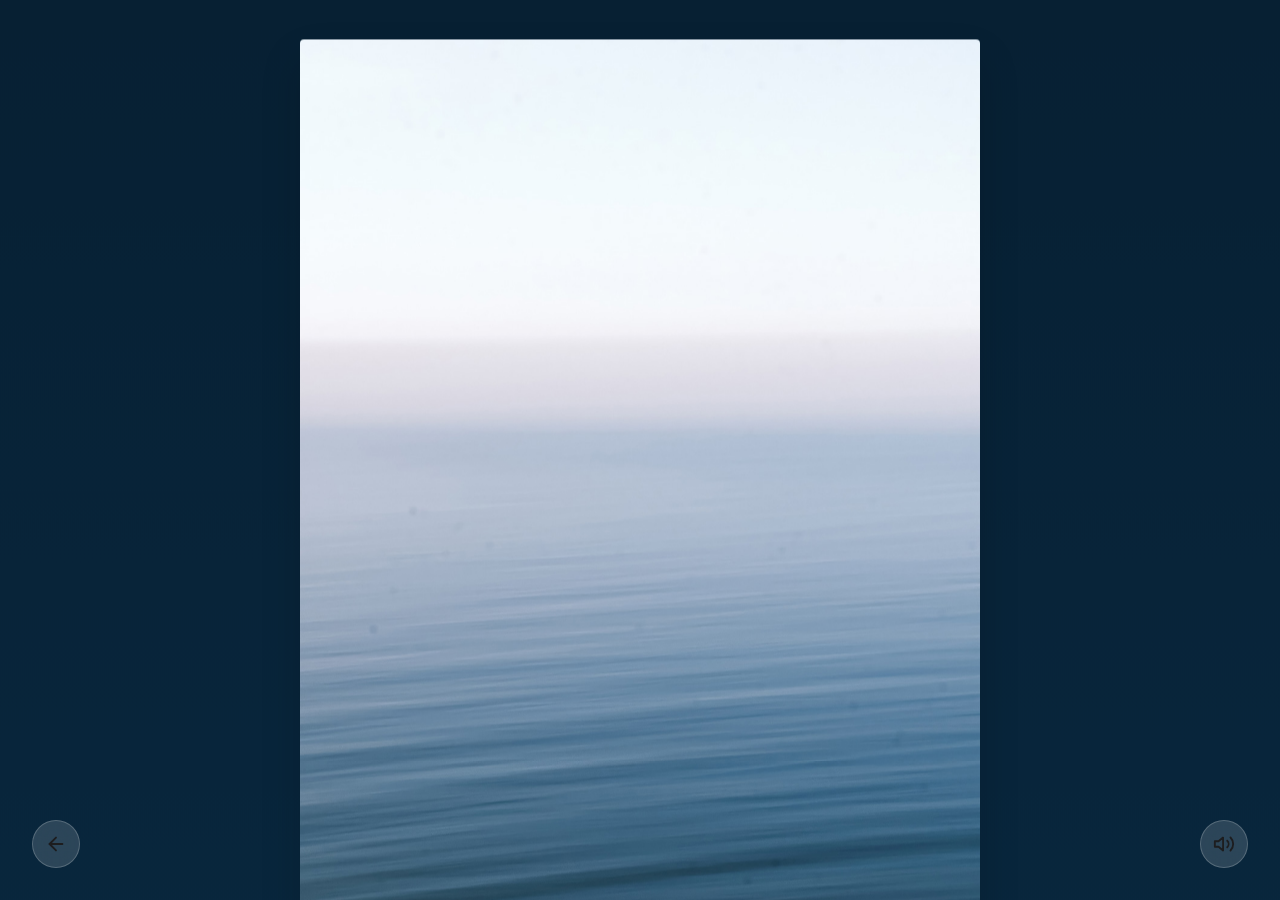
==== commit 6f48d850: "Update index.html" ====
--- a/index.html
+++ b/index.html
@@ -2,9 +2,9 @@
 <html lang="ru">
 <head>
   <meta charset="UTF-8">
-  <meta name="viewport" content="width=device-width, initial-scale=1.0">
-  <title>Эффект Френеля</title>
-  <link rel="stylesheet" href="./styles.css?v=43">
+  <meta name="viewport" content="width=device-width, initial-scale=1.0, user-scalable=no">
+  <title>Эффект Френеля — Поток</title>
+  <link rel="stylesheet" href="styles.css?v=26">
   <script src="./gallery-core.js?v=5"></script>
   <style>
     /* Стили для подписи в модальном окне */
@@ -26,69 +26,36 @@
     }
   </style>
 </head>
-<body class="page-index">
-
-  <!-- Кнопка темы (Солнце / Луна) -->
-  <button class="theme-toggle-btn visible" id="themeToggleBtn" aria-label="Сменить тему">
-    <svg class="icon-sun" viewBox="0 0 24 24">
-      <circle cx="12" cy="12" r="4"></circle>
-      <path d="M12 2v2"></path>
-      <path d="M12 20v2"></path>
-      <path d="m4.93 4.93 1.41 1.41"></path>
-      <path d="m17.66 17.66 1.41 1.41"></path>
-      <path d="M2 12h2"></path>
-      <path d="M20 12h2"></path>
-      <path d="m6.34 17.66-1.41 1.41"></path>
-      <path d="m19.07 4.93-1.41 1.41"></path>
+<body class="page-stream">
+
+  <!-- Кнопка «назад» -->
+  <a href="./" class="back-btn visible" id="backBtn" aria-label="Назад к галерее">
+    <svg viewBox="0 0 24 24">
+      <line x1="19" y1="12" x2="5" y2="12"></line>
+      <polyline points="12 19 5 12 12 5"></polyline>
     </svg>
-    <svg class="icon-moon" viewBox="0 0 24 24">
-      <path d="M12 3a6 6 0 0 0 9 9 9 9 0 1 1-9-9Z"></path>
+  </a>
+
+  <!-- Кнопка звука -->
+  <button class="sound-btn visible playing" id="soundBtn" aria-label="Выключить звук">
+    <svg class="icon-mute" viewBox="0 0 24 24">
+      <polygon points="11 5 6 9 2 9 2 15 6 15 11 19 11 5"></polygon>
+      <line x1="23" y1="9" x2="17" y2="15"></line>
+      <line x1="17" y1="9" x2="23" y2="15"></line>
+    </svg>
+    <svg class="icon-sound" viewBox="0 0 24 24">
+      <polygon points="11 5 6 9 2 9 2 15 6 15 11 19 11 5"></polygon>
+      <path d="M19.07 4.93a10 10 0 0 1 0 14.14M15.54 8.46a5 5 0 0 1 0 7.07"></path>
     </svg>
   </button>
 
-  <!-- Кнопка смены ритма/волны -->
-  <button class="pattern-btn visible" id="patternBtn" aria-label="Сменить ритм раскладки">
-    <svg viewBox="0 0 24 24">
-      <path d="M2 6c.6.5 1.2 1 2.5 1C7 7 7 5 9.5 5c2.6 0 2.4 2 5 2 2.5 0 2.5-2 5-2 1.3 0 1.9.5 2.5 1"></path>
-      <path d="M2 12c.6.5 1.2 1 2.5 1 2.5 0 2.5-2 5-2 2.6 0 2.4 2 5 2 2.5 0 2.5-2 5-2 1.3 0 1.9.5 2.5 1"></path>
-      <path d="M2 18c.6.5 1.2 1 2.5 1 2.5 0 2.5-2 5-2 2.6 0 2.4 2 5 2 2.5 0 2.5-2 5-2 1.3 0 1.9.5 2.5 1"></path>
-    </svg>
-  </button>
-
-  <!-- Кнопка перехода в стрим -->
-  <a href="stream.html" class="stream-nav-btn visible" id="streamNavBtn" aria-label="Режим наблюдения">
-    <svg viewBox="0 0 24 24">
-      <circle cx="6" cy="15" r="4"></circle>
-      <circle cx="18" cy="15" r="4"></circle>
-      <path d="M14 15a2 2 0 0 0-2-2 2 2 0 0 0-2 2"></path>
-      <path d="M2.5 13 5 7c.7-1.3 1.4-2 3-2"></path>
-      <path d="M21.5 13 19 7c-.7-1.3-1.5-2-3-2"></path>
-    </svg>
-  </a>
-
-  <!-- Кнопка «Наверх» на 3-й позиции справа -->
-  <button class="scroll-top-btn" id="scrollTopBtn" aria-label="Наверх страницы">
-    <svg viewBox="0 0 24 24">
-      <line x1="12" y1="19" x2="12" y2="5"></line>
-      <polyline points="5 12 12 5 19 12"></polyline>
-    </svg>
-  </button>
-
-  <header>
-    <div class="title-row">
-      <h1 id="titleContainer"><span id="titleText" class="title-text-box">...</span></h1>
-      <!-- Чистый текстовый переключатель RU / EN -->
-      <button class="lang-switch-btn" id="langSwitchBtn" aria-label="Сменить язык">
-        <span class="lang-ru">RU</span>
-        <span class="lang-en">EN</span>
-      </button>
+  <!-- Трек бесконечного потока -->
+  <div class="stream-viewport" id="viewport">
+    <div class="stream-track" id="track">
+      <div class="stream-group" id="groupOriginal"></div>
+      <div class="stream-group" id="groupClone" aria-hidden="true"></div>
     </div>
-    <div id="desc" class="description"></div>
-  </header>
-
-  <main class="gallery-grid" id="gallery"></main>
-
-  <footer id="footer" class="site-footer"></footer>
+  </div>
 
   <!-- Модальное окно фокуса -->
   <div class="modal" id="modal" aria-hidden="true">
@@ -97,94 +64,298 @@
   </div>
 
   <script>
-    const gallery = document.getElementById('gallery');
-    const pageTitleText = document.getElementById('titleText');
-    const pageDesc = document.getElementById('desc');
-    const pageFooter = document.getElementById('footer');
+    const viewport = document.getElementById('viewport');
+    const track = document.getElementById('track');
+    const groupOriginal = document.getElementById('groupOriginal');
+    const groupClone = document.getElementById('groupClone');
     const modal = document.getElementById('modal');
     const modalImg = document.getElementById('modalImg');
     const modalCaption = document.getElementById('modalCaption');
-    const streamNavBtn = document.getElementById('streamNavBtn');
-    const patternBtn = document.getElementById('patternBtn');
-    const themeToggleBtn = document.getElementById('themeToggleBtn');
-    const langSwitchBtn = document.getElementById('langSwitchBtn');
-    const scrollTopBtn = document.getElementById('scrollTopBtn');
-
-    // === ПЕРЕКЛЮЧЕНИЕ ТЕМЫ ===
-    let currentRawData = null;
-    let savedTheme = localStorage.getItem('fresnel_theme');
-    let isDarkMode = savedTheme === 'dark';
-    let computedGradient = '';
-
-    function applyTheme() {
-      if (isDarkMode) {
-        document.body.classList.add('theme-dark');
-        themeToggleBtn.setAttribute('aria-label', 'Включить светлую тему');
-        if (computedGradient) {
-          document.body.style.backgroundImage = computedGradient;
-          document.documentElement.style.backgroundImage = computedGradient;
+    const backBtn = document.getElementById('backBtn');
+    const soundBtn = document.getElementById('soundBtn');
+
+    // === АУДИОМОДУЛЬ С КРОССФЕЙДОМ ===
+    const TARGET_VOLUME = 0.65;
+    const FADE_TIME = 1.8;
+    const CROSSFADE_TIME = 2.5;
+
+    let audioCtx = null;
+    let masterGain = null;
+    let playerA = null;
+    let playerB = null;
+    let gainA = null;
+    let gainB = null;
+    let isPlaying = false;
+    let userManuallyMuted = false;
+    let crossfadeTimer = null;
+    let activePlayer = 'A';
+    let currentAudioSrc = 'batlicsea.mp3';
+
+    function initAudioGraph() {
+      if (!audioCtx) {
+        const AudioContextClass = window.AudioContext || window.webkitAudioContext;
+        audioCtx = new AudioContextClass();
+        masterGain = audioCtx.createGain();
+        masterGain.gain.setValueAtTime(0, audioCtx.currentTime);
+        masterGain.connect(audioCtx.destination);
+
+        playerA = new Audio(currentAudioSrc);
+        playerB = new Audio(currentAudioSrc);
+        playerA.preload = 'auto';
+        playerB.preload = 'auto';
+
+        const sourceA = audioCtx.createMediaElementSource(playerA);
+        const sourceB = audioCtx.createMediaElementSource(playerB);
+
+        gainA = audioCtx.createGain();
+        gainB = audioCtx.createGain();
+
+        sourceA.connect(gainA).connect(masterGain);
+        sourceB.connect(gainB).connect(masterGain);
+      }
+    }
+
+    function scheduleCrossfade(fromPlayer, toPlayer, fromGain, toGain) {
+      if (!isPlaying) return;
+
+      const duration = fromPlayer.duration;
+      if (!duration || isNaN(duration)) {
+        fromPlayer.addEventListener('loadedmetadata', () => {
+          scheduleCrossfade(fromPlayer, toPlayer, fromGain, toGain);
+        }, { once: true });
+        return;
+      }
+
+      const timeLeft = duration - fromPlayer.currentTime;
+      const timeUntilFade = Math.max(0, (timeLeft - CROSSFADE_TIME) * 1000);
+
+      clearTimeout(crossfadeTimer);
+      crossfadeTimer = setTimeout(() => {
+        if (!isPlaying) return;
+
+        toPlayer.currentTime = 0;
+        toGain.gain.setValueAtTime(0, audioCtx.currentTime);
+
+        toPlayer.play().then(() => {
+          const now = audioCtx.currentTime;
+
+          toGain.gain.cancelScheduledValues(now);
+          fromGain.gain.cancelScheduledValues(now);
+
+          toGain.gain.setValueAtTime(0, now);
+          toGain.gain.linearRampToValueAtTime(1.0, now + CROSSFADE_TIME);
+
+          fromGain.gain.setValueAtTime(1.0, now);
+          fromGain.gain.linearRampToValueAtTime(0, now + CROSSFADE_TIME);
+
+          activePlayer = activePlayer === 'A' ? 'B' : 'A';
+
+          setTimeout(() => {
+            fromPlayer.pause();
+            fromPlayer.currentTime = 0;
+            if (activePlayer === 'B') {
+              scheduleCrossfade(playerB, playerA, gainB, gainA);
+            } else {
+              scheduleCrossfade(playerA, playerB, gainA, gainB);
+            }
+          }, CROSSFADE_TIME * 1000);
+        }).catch(err => console.warn(err));
+
+      }, timeUntilFade);
+    }
+
+    function playAudio() {
+      if (userManuallyMuted) return;
+      initAudioGraph();
+
+      const resumePromise = audioCtx.state === 'suspended' ? audioCtx.resume() : Promise.resolve();
+
+      resumePromise.then(() => {
+        gainA.gain.setValueAtTime(1.0, audioCtx.currentTime);
+        gainB.gain.setValueAtTime(0, audioCtx.currentTime);
+        activePlayer = 'A';
+
+        playerA.play().then(() => {
+          isPlaying = true;
+          soundBtn.classList.add('playing');
+          soundBtn.setAttribute('aria-label', 'Выключить звук');
+
+          const now = audioCtx.currentTime;
+          masterGain.gain.cancelScheduledValues(now);
+          masterGain.gain.setValueAtTime(masterGain.gain.value, now);
+          masterGain.gain.linearRampToValueAtTime(TARGET_VOLUME, now + FADE_TIME);
+
+          scheduleCrossfade(playerA, playerB, gainA, gainB);
+          removeUnlockListeners();
+        }).catch(() => {
+          isPlaying = false;
+          attachUnlockListeners();
+        });
+      }).catch(() => {
+        isPlaying = false;
+        attachUnlockListeners();
+      });
+    }
+
+    function pauseAudio() {
+      if (!audioCtx) return;
+      isPlaying = false;
+      userManuallyMuted = true;
+      clearTimeout(crossfadeTimer);
+      soundBtn.classList.remove('playing');
+      soundBtn.setAttribute('aria-label', 'Включить звук');
+      removeUnlockListeners();
+
+      const now = audioCtx.currentTime;
+      masterGain.gain.cancelScheduledValues(now);
+      masterGain.gain.setValueAtTime(masterGain.gain.value, now);
+      masterGain.gain.linearRampToValueAtTime(0, now + FADE_TIME);
+
+      setTimeout(() => {
+        if (!isPlaying) {
+          playerA.pause();
+          playerB.pause();
+          playerA.currentTime = 0;
+          playerB.currentTime = 0;
         }
+      }, FADE_TIME * 1000);
+    }
+
+    function onUserGesture() {
+      if (!userManuallyMuted && !isPlaying) {
+        playAudio();
+      }
+    }
+
+    function attachUnlockListeners() {
+      window.addEventListener('mousemove', onUserGesture, { once: true });
+      window.addEventListener('wheel', onUserGesture, { once: true, passive: true });
+      window.addEventListener('touchstart', onUserGesture, { once: true, passive: true });
+      window.addEventListener('pointerdown', onUserGesture, { once: true });
+    }
+
+    function removeUnlockListeners() {
+      window.removeEventListener('mousemove', onUserGesture);
+      window.removeEventListener('wheel', onUserGesture);
+      window.removeEventListener('touchstart', onUserGesture);
+      window.removeEventListener('pointerdown', onUserGesture);
+    }
+
+    playAudio();
+
+    soundBtn.addEventListener('click', (e) => {
+      e.stopPropagation();
+      if (!isPlaying) {
+        userManuallyMuted = false;
+        playAudio();
       } else {
-        document.body.classList.remove('theme-dark');
-        themeToggleBtn.setAttribute('aria-label', 'Включить тему с градиентом');
-        document.body.style.backgroundImage = 'none';
-        document.documentElement.style.backgroundImage = 'none';
-      }
-    }
-
-    if (isDarkMode) {
-      document.body.classList.add('theme-dark');
-    }
-
-    themeToggleBtn.addEventListener('click', () => {
-      isDarkMode = !isDarkMode;
-      localStorage.setItem('fresnel_theme', isDarkMode ? 'dark' : 'light');
-      applyTheme();
+        pauseAudio();
+      }
     });
 
-    patternBtn.addEventListener('click', () => {
-      GalleryCore.nextPattern();
-    });
-
-    scrollTopBtn.addEventListener('click', () => {
-      window.scrollTo({
-        top: 0,
-        behavior: 'smooth'
+    let uiTimeout = null;
+    let isCursorOverUI = false;
+
+    function showUI() {
+      backBtn.classList.add('visible');
+      soundBtn.classList.add('visible');
+      clearTimeout(uiTimeout);
+      
+      if (!isCursorOverUI) {
+        uiTimeout = setTimeout(() => {
+          backBtn.classList.remove('visible');
+          soundBtn.classList.remove('visible');
+        }, 2500);
+      }
+    }
+
+    uiTimeout = setTimeout(() => {
+      if (!isCursorOverUI) {
+        backBtn.classList.remove('visible');
+        soundBtn.classList.remove('visible');
+      }
+    }, 2500);
+
+    window.addEventListener('mousemove', showUI);
+    window.addEventListener('touchstart', showUI, { passive: true });
+    window.addEventListener('wheel', showUI, { passive: true });
+
+    [backBtn, soundBtn].forEach(btn => {
+      btn.addEventListener('mouseenter', () => {
+        isCursorOverUI = true;
+        clearTimeout(uiTimeout);
+        backBtn.classList.add('visible');
+        soundBtn.classList.add('visible');
+      });
+
+      btn.addEventListener('mouseleave', () => {
+        isCursorOverUI = false;
+        showUI();
       });
     });
 
-    function checkBottomPosition() {
-      const scrollPos = window.innerHeight + window.scrollY;
-      const threshold = document.documentElement.scrollHeight - 70;
-      
-      if (scrollPos >= threshold) {
-        streamNavBtn.classList.remove('visible');
-        scrollTopBtn.classList.add('visible');
-      } else {
-        streamNavBtn.classList.add('visible');
-        scrollTopBtn.classList.remove('visible');
-      }
-    }
-
-    window.addEventListener('scroll', checkBottomPosition, { passive: true });
-
-    function buildDynamicGradient(data, pairCount) {
+    // === ДВИЖОК ПОТОКА ===
+    const AUTO_SPEED = 0.38;
+    let currentY = 0;
+    let userVelocity = 0;
+    let isUserInteracting = false;
+    let resumeTimeout = null;
+    let groupHeight = 0;
+    let currentActivePattern = 0;
+
+    let startY = 0;
+    let lastY = 0;
+    let lastTime = 0;
+    let isDragThresholdPassed = false;
+
+    function applyMovingGradient(data, count) {
+      if (!window.GalleryCore) return;
       const colors = GalleryCore.extractColors(data);
-      if (colors.length === 0) return '';
-      if (colors.length === 1) return colors[0];
-
-      const totalStopsNeeded = Math.max(pairCount + 3, colors.length);
-      const stopColors = [];
-      for (let i = 0; i < totalStopsNeeded; i++) {
-        stopColors.push(colors[i % colors.length]);
-      }
-
-      const stopsWithPercents = stopColors.map((color, index) => {
-        const percent = Math.round((index / (totalStopsNeeded - 1)) * 100);
-        return `${color} ${percent}%`;
+      if (colors.length === 0) return;
+      if (colors.length === 1) {
+        track.style.backgroundColor = colors[0];
+        return;
+      }
+
+      const stopsNeeded = Math.max(count + 2, colors.length);
+      const singleCycleColors = [];
+      for (let i = 0; i < stopsNeeded; i++) {
+        singleCycleColors.push(colors[i % colors.length]);
+      }
+
+      singleCycleColors[singleCycleColors.length - 1] = singleCycleColors[0];
+
+      const allStops = [];
+      singleCycleColors.forEach((col, idx) => {
+        const pct = (idx / (stopsNeeded - 1)) * 50;
+        allStops.push(`${col} ${pct.toFixed(2)}%`);
       });
-
-      return `linear-gradient(168deg, ${stopsWithPercents.join(', ')})`;
+      singleCycleColors.forEach((col, idx) => {
+        const pct = 50 + (idx / (stopsNeeded - 1)) * 50;
+        allStops.push(`${col} ${pct.toFixed(2)}%`);
+      });
+
+      track.style.backgroundImage = `linear-gradient(180deg, ${allStops.join(', ')})`;
+    }
+
+    function createPhotoElement(item, index, photoColors) {
+      const card = document.createElement('div');
+      card.className = 'photo-card';
+
+      GalleryCore.applyCardLayout(card, index, photoColors);
+
+      const img = document.createElement('img');
+      img.src = item.src;
+      img.loading = 'eager';
+
+      img.addEventListener('click', (e) => {
+        if (isDragThresholdPassed) return;
+        e.stopPropagation();
+        openModal(item.src);
+      });
+
+      card.appendChild(img);
+      return card;
     }
 
     function openModal(src) {
@@ -206,207 +377,156 @@
           modalImg.src = '';
           modalCaption.textContent = '';
         }
-      }, 350);
-    }
-
-    const glassesIconSvg = `<svg class="footer-glasses-icon" viewBox="0 0 24 24"><circle cx="6" cy="15" r="4"></circle><circle cx="18" cy="15" r="4"></circle><path d="M14 15a2 2 0 0 0-2-2 2 2 0 0 0-2 2"></path><path d="M2.5 13 5 7c.7-1.3 1.4-2 3-2"></path><path d="M21.5 13 19 7c-.7-1.3-1.5-2-3-2"></path></svg>`;
-
-    // === ПАРСИНГ И РЕНДЕР ТЕКСТОВ ===
-    let currentLang = localStorage.getItem('fresnel_lang') || 'ru';
-    let enTextData = null;
-
-    function renderHeaderAndDesc(rawTitle, rawDesc) {
-      if (rawTitle) {
-        const cleanTitle = rawTitle.replace(/<\/?[^>]+(>|$)/g, '').replace(/\*\*(.*?)\*\*/g, '$1').trim();
-        document.title = cleanTitle;
-
-        pageTitleText.innerHTML = rawTitle
-          .replace(/<strong[^>]*>(.*?)<\/strong>/gi, '<span class="title-accent">$1</span>')
-          .replace(/<b[^>]*>(.*?)<\/b>/gi, '<span class="title-accent">$1</span>')
-          .replace(/\*\*(.*?)\*\*/g, '<span class="title-accent">$1</span>');
-      }
-
-      if (rawDesc) {
-        let descHtml = rawDesc
-          .replace(/<strong[^>]*>(.*?)<\/strong>/gi, '<span class="highlight">$1</span>')
-          .replace(/<b[^>]*>(.*?)<\/b>/gi, '<span class="highlight">$1</span>')
-          .replace(/\*\*(.*?)\*\*/g, '<span class="highlight">$1</span>');
-
-        const paragraphs = descHtml.split(/\n\s*\n/);
-        if (paragraphs.length > 1) {
-          const lastIdx = paragraphs.length - 1;
-          const lastP = paragraphs[lastIdx].trim();
-          if (lastP.includes('/') || /Антон|Anton|Rick/i.test(lastP)) {
-            paragraphs[lastIdx] = `<span class="author-line">${lastP}</span>`;
+      }, 300);
+    }
+
+    function animate() {
+      const measuredHeight = groupOriginal.offsetHeight;
+      if (measuredHeight > 0) {
+        groupHeight = measuredHeight;
+      }
+
+      if (!isUserInteracting) {
+        userVelocity *= 0.92;
+        if (Math.abs(userVelocity) < 0.05) userVelocity = 0;
+        currentY += (AUTO_SPEED + userVelocity);
+      }
+
+      if (groupHeight > 0) {
+        if (currentY >= groupHeight) {
+          currentY -= groupHeight;
+          if (window.GalleryCore && typeof GalleryCore.getRandomPatternIndex === 'function') {
+            currentActivePattern = GalleryCore.getRandomPatternIndex(currentActivePattern);
+            GalleryCore.applyPatternToGroup(groupOriginal, currentActivePattern);
+            GalleryCore.applyPatternToGroup(groupClone, currentActivePattern);
           }
-          descHtml = paragraphs.join('<br><br>');
-        } else {
-          descHtml = descHtml.replace(/\n/g, '<br>');
-        }
-
-        pageDesc.innerHTML = descHtml;
-      }
-    }
-
-    function renderFooter(rawFooter) {
-      const currentYear = new Date().getFullYear();
-      let footerStr = rawFooter && rawFooter.trim() 
-        ? rawFooter.trim()
-        : (currentLang === 'en'
-            ? `[version without text - for observation](stream.html)\n\n[Telegram](https://t.me/RickAntilles) / [Instagram](https://instagram.com/mefty)\n\n© ${currentYear} ANTON IVCHENKO / RICK ANTILLES. ALL RIGHTS RESERVED.`
-            : `[версия без текста — для наблюдения](stream.html)\n\n[Telegram](https://t.me/RickAntilles) / [Instagram](https://instagram.com/mefty)\n\n© ${currentYear} Антон Ивченко / Rick Antilles. All rights reserved.`);
-
-      footerStr = footerStr.replace(/\[([^\]]+)\]\(([^)]+)\)/g, (match, text, url) => {
-        const isExternal = /^https?:\/\//i.test(url);
-        const targetAttr = isExternal ? ' target="_blank" rel="noopener noreferrer"' : '';
-        
-        let formattedText = text;
-        if (url.includes('stream.html') || /наблюден|observ/i.test(text)) {
-          formattedText = text.replace(/\s*[-—–]\s*/, ` ${glassesIconSvg} `);
-        }
-        
-        return `<a href="${url}"${targetAttr}>${formattedText}</a>`;
-      });
-
-      footerStr = footerStr.replace(/\[year\]/gi, currentYear).replace(/\b20\d{2}\b/g, currentYear);
-
-      const footerParts = footerStr.split(/\n\s*\n/);
-      let modeHtml = '';
-      let contactsHtml = '';
-      let copyrightHtml = '';
-
-      if (footerParts.length >= 3) {
-        modeHtml = footerParts[0].trim();
-        contactsHtml = footerParts[1].trim();
-        copyrightHtml = footerParts.slice(2).join('<br>').trim();
-      } else {
-        contactsHtml = footerParts[0] || '';
-        copyrightHtml = footerParts.slice(1).join('<br>').trim();
-      }
-
-      pageFooter.innerHTML = `
-        ${modeHtml ? `<div class="footer-mode-link">${modeHtml}</div>` : ''}
-        <div class="footer-contacts">${contactsHtml}</div>
-        <div class="footer-copyright">${copyrightHtml}</div>
-      `;
-    }
-
-    async function parseEngMarkdown() {
-      if (enTextData) return enTextData;
-      try {
-        const res = await fetch('content-eng.md?v=' + Date.now());
-        if (!res.ok) throw new Error('content-eng.md not found');
-        const text = await res.text();
-
-        let cleanText = text;
-        let title = 'The Fresnel Effect';
-
-        const matchTitle = text.match(/^#\s+(.+)$/m);
-        if (matchTitle) {
-          title = matchTitle[1].trim();
-          cleanText = text.replace(/^#\s+(.+)$/m, '').trim();
-        } else {
-          const parts = text.split(/\n\s*\n/);
-          if (parts[0] && parts[0].length < 60) {
-            title = parts[0].trim();
-            cleanText = parts.slice(1).join('\n\n').trim();
+        } 
+        else if (currentY < 0) {
+          currentY += groupHeight;
+          if (window.GalleryCore && typeof GalleryCore.getRandomPatternIndex === 'function') {
+            currentActivePattern = GalleryCore.getRandomPatternIndex(currentActivePattern);
+            GalleryCore.applyPatternToGroup(groupOriginal, currentActivePattern);
+            GalleryCore.applyPatternToGroup(groupClone, currentActivePattern);
           }
         }
-
-        let description = cleanText;
-        let footer = '';
-
-        if (cleanText.includes('---')) {
-          const hrParts = cleanText.split(/\n\s*---\s*\n/);
-          description = hrParts[0].trim();
-          footer = hrParts.slice(1).join('\n\n').trim();
-        } else if (cleanText.includes('***')) {
-          const hrParts = cleanText.split(/\n\s*\*\*\*\s*\n/);
-          description = hrParts[0].trim();
-          footer = hrParts.slice(1).join('\n\n').trim();
-        } else {
-          const streamIdx = cleanText.search(/\[.*?\]\(stream\.html\)/i);
-          if (streamIdx !== -1) {
-            description = cleanText.slice(0, streamIdx).trim();
-            footer = cleanText.slice(streamIdx).trim();
-          }
-        }
-
-        enTextData = { title, description, footer };
-        return enTextData;
-      } catch (err) {
-        console.warn('Не удалось загрузить content-eng.md', err);
-        return null;
-      }
-    }
-
-    async function setLanguage(lang) {
-      currentLang = lang;
-      localStorage.setItem('fresnel_lang', lang);
-      langSwitchBtn.classList.toggle('is-eng', lang === 'en');
-
-      if (lang === 'en') {
-        const enData = await parseEngMarkdown();
-        if (enData) {
-          renderHeaderAndDesc(enData.title, enData.description);
-          renderFooter(enData.footer);
-        }
-      } else {
-        if (currentRawData) {
-          renderHeaderAndDesc(currentRawData.title, currentRawData.description);
-          renderFooter(currentRawData.footer);
-        }
-      }
-    }
-
-    langSwitchBtn.addEventListener('click', () => {
-      setLanguage(currentLang === 'ru' ? 'en' : 'ru');
+      }
+
+      track.style.transform = `translate3d(0, ${-currentY}px, 0)`;
+      requestAnimationFrame(animate);
+    }
+
+    window.addEventListener('wheel', (e) => {
+      userVelocity += e.deltaY * 0.15;
+      userVelocity = Math.max(-20, Math.min(20, userVelocity));
+      
+      clearTimeout(resumeTimeout);
+      resumeTimeout = setTimeout(() => {
+        userVelocity = 0;
+      }, 350);
+    }, { passive: true });
+
+    function onPointerDown(e) {
+      if (e.target.closest('.back-btn') || e.target.closest('.sound-btn')) return;
+
+      isUserInteracting = true;
+      isDragThresholdPassed = false;
+      startY = e.clientY || (e.touches && e.touches[0].clientY);
+      lastY = startY;
+      lastTime = performance.now();
+      userVelocity = 0;
+      clearTimeout(resumeTimeout);
+    }
+
+    function onPointerMove(e) {
+      if (!isUserInteracting) return;
+      const clientY = e.clientY || (e.touches && e.touches[0].clientY);
+      const deltaY = lastY - clientY;
+
+      if (Math.abs(clientY - startY) > 6) {
+        isDragThresholdPassed = true;
+      }
+
+      currentY += deltaY;
+
+      const now = performance.now();
+      const dt = Math.max(10, now - lastTime);
+      userVelocity = (deltaY / dt) * 16;
+
+      lastY = clientY;
+      lastTime = now;
+    }
+
+    function onPointerUp() {
+      if (!isUserInteracting) return;
+      isUserInteracting = false;
+      userVelocity = Math.max(-25, Math.min(25, userVelocity));
+    }
+
+    window.addEventListener('mousedown', onPointerDown);
+    window.addEventListener('mousemove', onPointerMove);
+    window.addEventListener('mouseup', onPointerUp);
+
+    window.addEventListener('touchstart', onPointerDown, { passive: true });
+    window.addEventListener('touchmove', onPointerMove, { passive: true });
+    window.addEventListener('touchend', onPointerUp, { passive: true });
+
+    modal.addEventListener('click', closeModal);
+    window.addEventListener('keydown', (e) => {
+      if (e.key === 'Escape' && modal.classList.contains('active')) {
+        closeModal();
+      }
     });
 
     async function init() {
       try {
         const res = await fetch('data.json?v=' + Date.now());
         const data = await res.json();
-        currentRawData = data;
-
-        await setLanguage(currentLang);
-
-        gallery.innerHTML = '';
         const rawImages = data.images || [];
+
+        if (rawImages.length === 0) return;
+
+        if (data.audio) {
+          currentAudioSrc = data.audio;
+          if (playerA && playerB) {
+            playerA.src = data.audio;
+            playerB.src = data.audio;
+          }
+        }
+
         const images = GalleryCore.sortImages(rawImages);
         const allColors = GalleryCore.extractColors(data);
-        const photoColors = GalleryCore.getPhotoPalette(allColors);
+        const photoColors = allColors.slice(1, 19);
+
+        groupOriginal.innerHTML = '';
+        groupClone.innerHTML = '';
+
+        if (GalleryCore && typeof GalleryCore.getRandomPatternIndex === 'function') {
+          currentActivePattern = GalleryCore.getRandomPatternIndex();
+        }
 
         images.forEach((item, index) => {
-          const el = document.createElement('div');
-          el.className = 'photo-item';
-
-          GalleryCore.applyCardLayout(el, index, photoColors);
-
-          el.innerHTML = `<img src="${item.src}" alt="" loading="lazy">`;
-
-          el.querySelector('img').addEventListener('click', () => {
-            openModal(item.src);
-          });
-
-          gallery.appendChild(el);
+          groupOriginal.appendChild(createPhotoElement(item, index, photoColors));
+          groupClone.appendChild(createPhotoElement(item, index, photoColors));
         });
 
-        const pairCount = Math.ceil(images.length / 2);
-        computedGradient = buildDynamicGradient(data, pairCount);
-        applyTheme();
-
-      } catch (e) {
-        console.error("Ошибка загрузки данных:", e);
-      }
-    }
-
-    modal.addEventListener('click', closeModal);
-    window.addEventListener('keydown', (e) => {
-      if (e.key === 'Escape' && modal.classList.contains('active')) {
-        closeModal();
-      }
-    });
+        if (GalleryCore && typeof GalleryCore.applyPatternToGroup === 'function') {
+          GalleryCore.applyPatternToGroup(groupOriginal, currentActivePattern);
+          GalleryCore.applyPatternToGroup(groupClone, currentActivePattern);
+        }
+
+        applyMovingGradient(data, Math.ceil(images.length / 2));
+        groupHeight = groupOriginal.offsetHeight;
+
+        window.addEventListener('resize', () => {
+          groupHeight = groupOriginal.offsetHeight;
+        });
+
+        requestAnimationFrame(animate);
+
+      } catch (err) {
+        console.error('Ошибка инициализации потока:', err);
+      }
+    }
 
     init();
   </script>
--- a/styles.css
+++ b/styles.css
@@ -1,85 +1,18 @@
+/* ==========================================
+   Основные переменные и сброс
+   ========================================== */
 :root {
-  --bg-color: #ffffff;
-  --text-main: #18191c;
-  --text-dim: #5c6068;
-  --accent: #0f1012;
-  
-  --glass-bg: rgba(255, 255, 255, 0.42);
-  --glass-border: rgba(0, 0, 0, 0.12);
-  --glass-hover: rgba(255, 255, 255, 0.68);
-  --glass-hover-border: rgba(0, 0, 0, 0.22);
-  --ease-smooth: cubic-bezier(0.25, 1, 0.5, 1);
-}
-
-/* === СКРЫТИЕ ПОЛОСЫ ПРОКРУТКИ БЕЗ СКАЧКОВ UI === */
-html {
-  overflow-y: scroll;
-  scrollbar-width: none;
-  -ms-overflow-style: none;
-}
-
-html::-webkit-scrollbar,
-body::-webkit-scrollbar {
-  display: none;
-  width: 0;
-  height: 0;
-}
-
-body {
-  scrollbar-width: none;
-  -ms-overflow-style: none;
-}
-
-/* === ТЁМНЫЙ РЕЖИМ === */
+  --bg-color: #f5f5f7;
+  --text-color: #1d1d1f;
+  --text-dim: rgba(29, 29, 31, 0.6);
+  --accent-color: #0066cc;
+}
+
 body.theme-dark {
-  --bg-color: #0b0c10;
-  --text-main: #e6e6e6;
-  --text-dim: #8a8d93;
-  --accent: #f3dfc0;
-  
-  --glass-bg: rgba(14, 16, 22, 0.35);
-  --glass-border: rgba(255, 255, 255, 0.12);
-  --glass-hover: rgba(24, 28, 38, 0.55);
-  --glass-hover-border: rgba(243, 223, 192, 0.35);
-  background-color: #0b0c10 !important;
-  color: var(--text-main);
-}
-
-body.theme-dark h1 {
-  color: #ffffff;
-}
-
-body.theme-dark .title-accent,
-body.theme-dark .highlight {
-  color: var(--accent);
-  font-weight: 400;
-}
-
-body.theme-dark .author-line {
-  color: var(--text-main);
-  opacity: 0.75;
-}
-
-body.theme-dark .site-footer {
-  color: var(--text-dim);
-}
-
-body.theme-dark .site-footer a {
-  color: var(--text-main);
-  font-weight: 400;
-}
-
-body.theme-dark .site-footer a:hover {
-  color: var(--accent);
-  text-decoration: none;
-}
-
-body.theme-dark .site-footer .footer-copyright {
-  opacity: 0.6;
-}
-
-body.theme-dark .modal {
-  background: rgba(10, 11, 14, 0.88);
+  --bg-color: #0c141c;
+  --text-color: #f5f5f7;
+  --text-dim: rgba(245, 245, 247, 0.6);
+  --accent-color: #2997ff;
 }
 
 * {
@@ -89,357 +22,352 @@
 }
 
 html, body {
+  width: 100%;
+  min-height: 100vh;
+  font-family: -apple-system, BlinkMacSystemFont, "SF Pro Text", "Helvetica Neue", Arial, sans-serif;
   background-color: var(--bg-color);
-  color: var(--text-main);
-  font-family: -apple-system, BlinkMacSystemFont, "Segoe UI", Roboto, Helvetica, Arial, sans-serif;
-  min-height: 100vh;
-  transition: background-color 0.3s ease, color 0.3s ease;
-}
-
-body.modal-open {
-  overflow: hidden !important;
-}
-
-/* === ПОТОКОВАЯ СТРАНИЦА === */
+  color: var(--text-color);
+  transition: background 0.4s ease, color 0.4s ease;
+  overflow-x: hidden;
+}
+
+/* ==========================================
+   Шапка и описание
+   ========================================== */
+header {
+  max-width: 800px;
+  margin: 0 auto;
+  padding: 4rem 2rem 2rem 2rem;
+  text-align: left;
+}
+
+.title-row {
+  display: flex;
+  align-items: baseline;
+  justify-content: space-between;
+  gap: 1rem;
+  margin-bottom: 1.5rem;
+}
+
+h1 {
+  font-size: clamp(2rem, 4vw, 3rem);
+  font-weight: 500;
+  letter-spacing: -0.02em;
+}
+
+.title-accent {
+  font-weight: 300;
+  opacity: 0.85;
+}
+
+.description {
+  font-size: 1.1rem;
+  line-height: 1.6;
+  font-weight: 400;
+  opacity: 0.85;
+}
+
+.highlight {
+  font-weight: 500;
+}
+
+.author-line {
+  display: inline-block;
+  margin-top: 1rem;
+  font-size: 0.95rem;
+  opacity: 0.65;
+}
+
+/* Переключатель языка RU / EN */
+.lang-switch-btn {
+  background: none;
+  border: none;
+  cursor: pointer;
+  font-family: inherit;
+  font-size: 0.95rem;
+  font-weight: 500;
+  color: var(--text-color);
+  opacity: 0.6;
+  transition: opacity 0.2s;
+  display: inline-flex;
+  gap: 0.3rem;
+}
+
+.lang-switch-btn:hover {
+  opacity: 1;
+}
+
+.lang-switch-btn .lang-en {
+  display: none;
+}
+
+.lang-switch-btn.is-eng .lang-ru {
+  display: none;
+}
+
+.lang-switch-btn.is-eng .lang-en {
+  display: inline;
+}
+
+/* ==========================================
+   Галерея (Сетка)
+   ========================================== */
+.gallery-grid {
+  max-width: 1200px;
+  margin: 2rem auto 6rem auto;
+  padding: 0 2rem;
+  display: flex;
+  flex-direction: column;
+  gap: 2.5rem;
+}
+
+.photo-item {
+  width: 100%;
+  max-width: 680px;
+  margin-left: var(--offset, 0rem);
+  transform: translate3d(var(--x-offset, 0%), var(--y-nudge, 0%), 0);
+  transition: transform 0.6s cubic-bezier(0.16, 1, 0.3, 1);
+  cursor: pointer;
+  position: relative;
+}
+
+.photo-item:nth-child(even) {
+  align-self: flex-end;
+}
+
+.photo-item:nth-child(odd) {
+  align-self: flex-start;
+}
+
+.photo-item img {
+  width: 100%;
+  height: auto;
+  display: block;
+  border-radius: 4px;
+  box-shadow: 0 20px 40px rgba(0, 0, 0, 0.12);
+  transition: transform 0.4s ease, box-shadow 0.4s ease;
+}
+
+.photo-item:hover img {
+  transform: scale(1.015);
+  box-shadow: 0 30px 60px var(--glow-color, rgba(0, 0, 0, 0.25));
+}
+
+/* ==========================================
+   Стриминговый режим (Stream)
+   ========================================== */
 body.page-stream {
-  background-color: #0b0c10;
-  color: #e6e6e6;
-  width: 100%;
-  height: 100%;
+  margin: 0;
+  padding: 0;
+  height: 100vh;
   overflow: hidden;
-  touch-action: none;
-  user-select: none;
-  -webkit-tap-highlight-color: transparent;
 }
 
 .stream-viewport {
-  position: relative;
   width: 100vw;
   height: 100vh;
   overflow: hidden;
-  display: flex;
-  justify-content: center;
-  align-items: flex-start;
-  cursor: grab;
-}
-
-.stream-viewport:active {
-  cursor: grabbing;
+  position: relative;
 }
 
 .stream-track {
+  width: 100%;
   position: absolute;
   top: 0;
   left: 0;
-  width: 100%;
   display: flex;
   flex-direction: column;
   align-items: center;
+  gap: 3rem;
+  padding: 4rem 0;
   will-change: transform;
 }
 
 .stream-group {
-  display: flex;
-  flex-wrap: wrap;
-  justify-content: center;
-  gap: 3.5rem 4rem;
-  max-width: 1200px;
-  width: 100%;
-  padding: 5rem 1.5rem;
-}
-
-/* === КАРТОЧКИ И ДИНАМИЧЕСКИЕ ТЕНИ ПОД КАРТИНКАМИ === */
-.photo-card,
-.photo-item {
-  width: calc(50% - 2rem);
-  max-width: 500px;
-  margin-top: var(--offset, 0rem);
-  transform: translate(var(--x-offset, 0%), var(--y-nudge, 0%));
-  transition: transform 0.6s var(--ease-smooth);
-}
-
-.photo-card img,
-.photo-item img {
+  width: 100%;
+  max-width: 680px;
+  display: flex;
+  flex-direction: column;
+  gap: 3rem;
+}
+
+.photo-card {
+  width: 100%;
+  max-width: 680px;
+  margin-left: var(--offset, 0rem);
+  transform: translate3d(var(--x-offset, 0%), var(--y-nudge, 0%), 0);
+  cursor: pointer;
+  position: relative;
+}
+
+.photo-card img {
   width: 100%;
   height: auto;
   display: block;
   border-radius: 4px;
-  /* Единый источник цвета тени — управляемый через JS конфиг (--glow-color) */
-  box-shadow: 0 16px 36px -6px var(--glow-color, rgba(0, 0, 0, 0.4)), 0 6px 14px -2px rgba(0, 0, 0, 0.22);
-  cursor: pointer;
-  transition: transform 0.4s var(--ease-smooth), box-shadow 0.4s var(--ease-smooth);
-}
-
-.photo-card img:hover,
-.photo-item img:hover {
-  transform: scale(1.02);
-  box-shadow: 0 24px 50px -6px var(--glow-color, rgba(0, 0, 0, 0.48)), 0 8px 18px -2px rgba(0, 0, 0, 0.26);
-}
-
-/* === ПЛАВАЮЩИЕ КНОПКИ === */
-.sound-btn,
+  box-shadow: 0 20px 40px rgba(0, 0, 0, 0.15);
+}
+
+/* ==========================================
+   Футер
+   ========================================== */
+.site-footer {
+  max-width: 800px;
+  margin: 0 auto;
+  padding: 4rem 2rem 6rem 2rem;
+  font-size: 0.95rem;
+  line-height: 1.6;
+  opacity: 0.7;
+}
+
+.footer-mode-link {
+  margin-bottom: 1rem;
+}
+
+.footer-glasses-icon {
+  width: 16px;
+  height: 16px;
+  display: inline-block;
+  vertical-align: -2px;
+  stroke: currentColor;
+  stroke-width: 2;
+  fill: none;
+}
+
+.site-footer a {
+  color: inherit;
+  text-decoration: underline;
+  text-underline-offset: 3px;
+  transition: opacity 0.2s;
+}
+
+.site-footer a:hover {
+  opacity: 1;
+}
+
+.footer-contacts {
+  margin-bottom: 1rem;
+}
+
+.footer-copyright {
+  font-size: 0.855rem;
+  opacity: 0.6;
+  letter-spacing: 0.03em;
+}
+
+/* ==========================================
+   Плавающие кнопки управления
+   ========================================== */
+.theme-toggle-btn,
 .pattern-btn,
 .stream-nav-btn,
+.scroll-top-btn,
 .back-btn,
-.theme-toggle-btn,
-.scroll-top-btn {
+.sound-btn {
   position: fixed;
+  bottom: 2rem;
   z-index: 100;
-  width: 42px;
-  height: 42px;
+  width: 48px;
+  height: 48px;
   border-radius: 50%;
-  background: var(--glass-bg);
-  backdrop-filter: blur(16px) saturate(160%);
-  -webkit-backdrop-filter: blur(16px) saturate(160%);
-  border: 1px solid var(--glass-border);
-  box-shadow: inset 0 1px 1px rgba(255, 255, 255, 0.22), 0 4px 16px rgba(0, 0, 0, 0.06);
+  background: rgba(255, 255, 255, 0.15);
+  backdrop-filter: blur(12px);
+  -webkit-backdrop-filter: blur(12px);
+  border: 1px solid rgba(255, 255, 255, 0.2);
+  cursor: pointer;
   display: flex;
   align-items: center;
   justify-content: center;
-  cursor: pointer;
-  color: var(--text-main);
-  text-decoration: none;
+  transition: opacity 0.3s ease, transform 0.2s ease, background 0.2s ease;
+  opacity: 0;
+  pointer-events: none;
+}
+
+body.theme-dark .theme-toggle-btn,
+body.theme-dark .pattern-btn,
+body.theme-dark .stream-nav-btn,
+body.theme-dark .scroll-top-btn,
+body.theme-dark .back-btn,
+body.theme-dark .sound-btn {
+  background: rgba(0, 0, 0, 0.25);
+  border-color: rgba(255, 255, 255, 0.1);
+}
+
+.theme-toggle-btn.visible,
+.pattern-btn.visible,
+.stream-nav-btn.visible,
+.scroll-top-btn.visible,
+.back-btn.visible,
+.sound-btn.visible {
   opacity: 1;
   pointer-events: auto;
-  transform: translateY(0);
-  transition: opacity 0.35s var(--ease-smooth), transform 0.35s var(--ease-smooth), background-color 0.25s ease, border-color 0.25s ease, color 0.25s ease, box-shadow 0.25s ease;
-}
-
-.sound-btn:hover,
+}
+
+.theme-toggle-btn:hover,
 .pattern-btn:hover,
 .stream-nav-btn:hover,
+.scroll-top-btn:hover,
 .back-btn:hover,
-.theme-toggle-btn:hover,
-.scroll-top-btn:hover {
-  background: var(--glass-hover);
-  border-color: var(--glass-hover-border);
-  color: var(--accent);
-  box-shadow: inset 0 1px 2px rgba(255, 255, 255, 0.35), 0 6px 20px rgba(0, 0, 0, 0.1);
-}
-
-.sound-btn svg,
+.sound-btn:hover {
+  transform: scale(1.05);
+}
+
+/* Расположение плавающих кнопок в галерее */
+.theme-toggle-btn { left: 2rem; }
+.pattern-btn { left: calc(2rem + 60px); }
+.stream-nav-btn { right: 2rem; }
+.scroll-top-btn { right: 2rem; display: none; }
+.scroll-top-btn.visible { display: flex; }
+
+/* Кнопки на странице стрима */
+.back-btn { left: 2rem; }
+.sound-btn { right: 2rem; }
+
+/* Иконки внутри кнопок */
+.theme-toggle-btn svg,
 .pattern-btn svg,
 .stream-nav-btn svg,
+.scroll-top-btn svg,
 .back-btn svg,
-.theme-toggle-btn svg,
-.scroll-top-btn svg {
-  width: 18px;
-  height: 18px;
-  stroke: currentColor;
-  stroke-width: 1.8;
+.sound-btn svg {
+  width: 22px;
+  height: 22px;
+  stroke: var(--text-color);
+  stroke-width: 2;
+  fill: none;
   stroke-linecap: round;
   stroke-linejoin: round;
-  fill: none;
-  display: block;
-}
-
-.stream-nav-btn:not(.visible) {
+}
+
+.icon-moon { display: none; }
+body.theme-dark .icon-sun { display: none; }
+body.theme-dark .icon-moon { display: block; }
+
+.sound-btn .icon-sound { display: none; }
+.sound-btn.playing .icon-mute { display: none; }
+.sound-btn.playing .icon-sound { display: block; }
+
+/* ==========================================
+   Модальное окно с подписью
+   ========================================== */
+.modal {
+  position: fixed;
+  top: 0;
+  left: 0;
+  width: 100vw;
+  height: 100vh;
+  background: rgba(0, 0, 0, 0.85);
+  backdrop-filter: blur(20px);
+  -webkit-backdrop-filter: blur(20px);
+  z-index: 1000;
+  display: flex;
+  flex-direction: column;
+  align-items: center;
+  justify-content: center;
+  padding: 2rem;
   opacity: 0;
   pointer-events: none;
-  transform: translateY(-8px);
-}
-
-.scroll-top-btn {
-  top: 8.1rem;
-  right: 1.5rem;
-  opacity: 0;
-  pointer-events: none;
-  transform: translateY(8px);
-}
-
-.scroll-top-btn.visible {
-  opacity: 1;
-  pointer-events: auto;
-  transform: translateY(0);
-}
-
-.theme-toggle-btn .icon-sun { display: block; }
-.theme-toggle-btn .icon-moon { display: none; }
-body.theme-dark .theme-toggle-btn .icon-sun { display: none; }
-body.theme-dark .theme-toggle-btn .icon-moon { display: block; }
-
-.theme-toggle-btn { top: 1.5rem; right: 1.5rem; }
-.pattern-btn { top: 4.8rem; right: 1.5rem; }
-.stream-nav-btn { top: 8.1rem; right: 1.5rem; }
-
-.back-btn { top: 1.5rem; right: 1.5rem; left: auto; }
-.page-stream .sound-btn { top: 4.8rem; right: 1.5rem; background: rgba(14, 16, 22, 0.35); border-color: rgba(255, 255, 255, 0.12); color: #e6e6e6; }
-.page-stream .back-btn { background: rgba(14, 16, 22, 0.35); border-color: rgba(255, 255, 255, 0.12); color: #e6e6e6; }
-.sound-btn { top: 1.5rem; right: 1.5rem; }
-
-.sound-btn .icon-sound { display: none; }
-.sound-btn .icon-mute { display: block; }
-.sound-btn.playing .icon-sound { display: block; }
-.sound-btn.playing .icon-mute { display: none; }
-
-/* === ШАПКА И ЗАГОЛОВОК === */
-header {
-  max-width: 900px;
-  margin: 0 auto;
-  padding: 7rem 1.5rem 3rem 1.5rem;
-  text-align: center;
-}
-
-.title-row {
-  display: inline-flex;
-  align-items: baseline;
-  justify-content: center;
-  flex-wrap: nowrap;
-  max-width: 100%;
-  margin-bottom: 1.5rem;
-}
-
-h1 {
-  font-size: 2.2rem;
-  font-weight: 300;
-  line-height: 1.15;
-  letter-spacing: -0.02em;
-  margin: 0;
-  padding: 0;
-  color: #121316;
-  display: inline-flex;
-  align-items: baseline;
-  justify-content: center;
-  min-width: 0;
-}
-
-.title-text-box {
-  display: inline-block;
-  width: 290px;
-  text-align: right;
-  white-space: nowrap;
-}
-
-.title-accent,
-.highlight {
-  color: #000000;
-  font-weight: 600;
-}
-
-/* === ТЕКСТОВЫЙ ПЕРЕКЛЮЧАТЕЛЬ RU / EN === */
-.lang-switch-btn {
-  background: none;
-  border: none;
-  padding: 0;
-  margin: 0 0 0 0.5rem;
-  vertical-align: baseline;
-  flex-shrink: 0;
-  font-size: 0.74em;
-  font-weight: 400;
-  letter-spacing: 0.05em;
-  color: var(--text-dim);
-  cursor: pointer;
-  outline: none;
-  transition: color 0.25s ease;
-}
-
-.lang-switch-btn .lang-ru { display: inline; }
-.lang-switch-btn .lang-en { display: none; }
-.lang-switch-btn.is-eng .lang-ru { display: none; }
-.lang-switch-btn.is-eng .lang-en { display: inline; }
-
-.lang-switch-btn:hover,
-.lang-switch-btn:active,
-.lang-switch-btn:focus {
-  color: var(--accent);
-}
-
-.description {
-  font-size: 1.05rem;
-  line-height: 1.8;
-  color: var(--text-dim);
-  max-width: 720px;
-  margin: 0 auto;
-}
-
-.author-line {
-  display: inline-block;
-  font-size: 0.9rem;
-  letter-spacing: 0.05em;
-  text-transform: uppercase;
-  color: #2b2e35;
-  opacity: 0.9;
-}
-
-/* === СЕТКА ФОТОГРАФИЙ === */
-.gallery-grid {
-  display: flex;
-  flex-wrap: wrap;
-  justify-content: center;
-  gap: 4rem 4.5rem;
-  max-width: 1200px;
-  margin: 0 auto;
-  padding: 2rem 1.5rem 6rem 1.5rem;
-}
-
-/* === ФУТЕР === */
-.site-footer {
-  text-align: center;
-  padding: 4rem 1.5rem 6rem 1.5rem;
-  color: #636770;
-  font-size: 0.95rem;
-  line-height: 1.8;
-}
-
-.site-footer a {
-  color: #111215;
-  font-weight: 500;
-  text-decoration: none !important;
-  transition: color 0.25s ease;
-}
-
-.site-footer a:hover {
-  color: #000000 !important;
-  text-decoration: none !important;
-}
-
-.footer-mode-link {
-  margin-bottom: 2rem;
-  font-size: 0.95rem;
-  letter-spacing: 0.03em;
-}
-
-.footer-glasses-icon {
-  width: 15px;
-  height: 15px;
-  stroke: currentColor;
-  stroke-width: 1.8;
-  stroke-linecap: round;
-  stroke-linejoin: round;
-  fill: none;
-  display: inline-block;
-  vertical-align: -2px;
-  margin: 0 0.35rem;
-  transition: stroke 0.25s ease, transform 0.25s ease;
-}
-
-.footer-mode-link a:hover .footer-glasses-icon {
-  transform: scale(1.1);
-}
-
-.footer-contacts {
-  margin-bottom: 1.5rem;
-}
-
-.footer-copyright {
-  font-size: 0.85rem;
-  opacity: 0.75;
-}
-
-/* === МОДАЛЬНОЕ ОКНО === */
-.modal {
-  position: fixed;
-  inset: 0;
-  z-index: 1000;
-  background: rgba(255, 255, 255, 0.94);
-  backdrop-filter: blur(16px);
-  -webkit-backdrop-filter: blur(16px);
-  display: flex;
-  align-items: center;
-  justify-content: center;
-  opacity: 0;
-  pointer-events: none;
-  transition: opacity 0.35s var(--ease-smooth);
+  transition: opacity 0.35s ease;
 }
 
 .modal.active {
@@ -449,172 +377,23 @@
 
 .modal img {
   max-width: 90vw;
-  max-height: 90vh;
+  max-height: 80vh;
   object-fit: contain;
   border-radius: 4px;
-  box-shadow: 0 25px 60px rgba(0, 0, 0, 0.8);
-  transform: scale(0.96);
-  transition: transform 0.35s var(--ease-smooth);
-}
-
-.modal.active img {
-  transform: scale(1);
-}
-
-/* === АДАПТИВНОСТЬ: 1280px - 769px === */
-@media (max-width: 1280px) and (min-width: 769px) {
-  .gallery-grid,
-  .stream-group {
-    max-width: 1060px;
-    padding-left: 3.5rem;
-    padding-right: 3.5rem;
-    gap: 3.5rem 3rem;
-  }
-
-  .photo-item,
-  .photo-card {
-    width: calc(50% - 1.5rem);
-    max-width: 430px;
-  }
-}
-
-/* === АДАПТИВНОСТЬ: ДО 768px === */
-@media (max-width: 768px) {
-  header {
-    text-align: left;
-    padding: 1.5rem 5rem 2.5rem 2rem;
-    max-width: 480px;
-    margin: 0 auto;
-  }
-
-  .title-row {
-    margin-bottom: 1.25rem;
-    justify-content: flex-start;
-  }
-
-  h1 {
-    font-size: 1.85rem;
-    justify-content: flex-start;
-  }
-
-  .title-text-box {
-    width: auto;
-    max-width: 100%;
-    text-align: left;
-    white-space: normal;
-  }
-
-  .lang-switch-btn {
-    margin-left: 0.5rem;
-  }
-
-  .scroll-top-btn {
-    top: 8.1rem;
-    right: 1.5rem;
-  }
-
-  .description {
-    font-size: 0.95rem;
-    line-height: 1.7;
-    text-align: left;
-    max-width: 100%;
-    margin: 0;
-    text-wrap: pretty;
-  }
-
-  .author-line {
-    font-size: 0.82rem;
-    margin-top: 0.5rem;
-  }
-
-  .gallery-grid,
-  .stream-group {
-    gap: 3.5rem 0;
-    padding-top: 1.5rem;
-    padding-left: 2rem;
-    padding-right: 2rem;
-    max-width: 480px;
-    margin: 0 auto;
-  }
-
-  .photo-item,
-  .photo-card {
-    width: 100%;
-    max-width: 100%;
-    margin-top: 0 !important;
-  }
-
-  .photo-item:first-child,
-  .photo-card:first-child {
-    transform: translate(0, var(--y-nudge, 0%)) !important;
-  }
-
-  .site-footer {
-    padding: 3.5rem 2rem 5rem 2rem;
-  }
-}
-
-/* === АДАПТИВНОСТЬ: ДО 480px === */
-@media (max-width: 480px) {
-  header {
-    padding-top: 1.5rem;
-    padding-left: 1.5rem;
-    padding-right: 5rem;
-    max-width: 100%;
-    margin: 0;
-  }
-
-  .title-row {
-    margin-bottom: 1rem;
-    justify-content: flex-start;
-  }
-
-  h1 {
-    font-size: 1.5rem;
-    justify-content: flex-start;
-  }
-
-  .title-text-box {
-    width: auto;
-    max-width: 100%;
-    text-align: left;
-    white-space: normal;
-  }
-
-  .lang-switch-btn {
-    margin-left: 0.4rem;
-  }
-
-  .description {
-    font-size: 12px;
-    line-height: 1.6;
-    text-align: left;
-  }
-
-  .author-line {
-    font-size: 11px;
-  }
-
-  .gallery-grid,
-  .stream-group {
-    display: flex;
-    flex-direction: column;
-    align-items: flex-start;
-    padding-left: 1.5rem;
-    padding-right: 1.5rem;
-    max-width: 100%;
-    margin: 0;
-  }
-
-  .photo-item,
-  .photo-card {
-    width: 75%;
-    max-width: 75%;
-    margin-top: 0 !important;
-  }
-
-  .photo-item:first-child,
-  .photo-card:first-child {
-    transform: translate(0, var(--y-nudge, 0%)) !important;
-  }
-}
+  box-shadow: 0 30px 60px rgba(0, 0, 0, 0.4);
+}
+
+.modal-caption {
+  margin-top: 1.2rem;
+  font-family: inherit;
+  font-size: 0.9rem;
+  letter-spacing: 0.08em;
+  color: rgba(255, 255, 255, 0.75);
+  text-align: center;
+  pointer-events: none;
+  text-transform: lowercase;
+}
+
+body.modal-open {
+  overflow: hidden;
+}
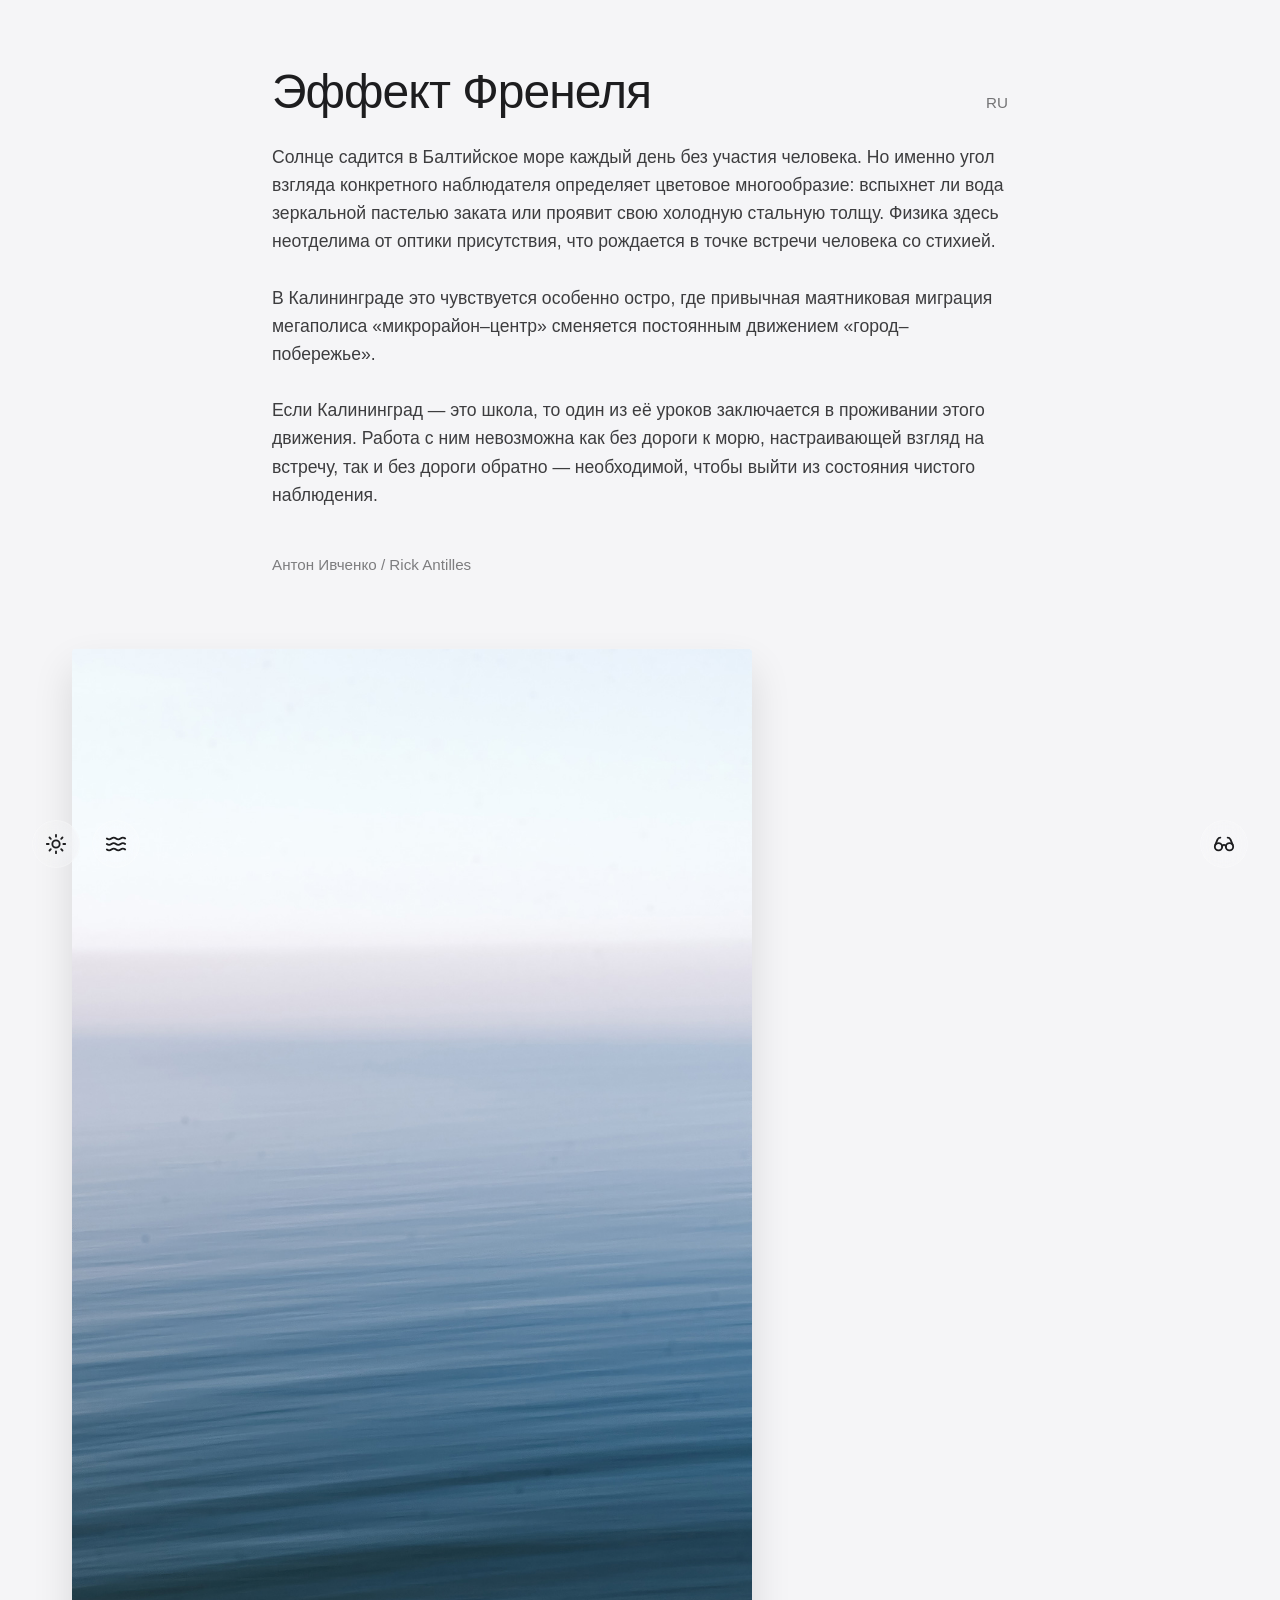
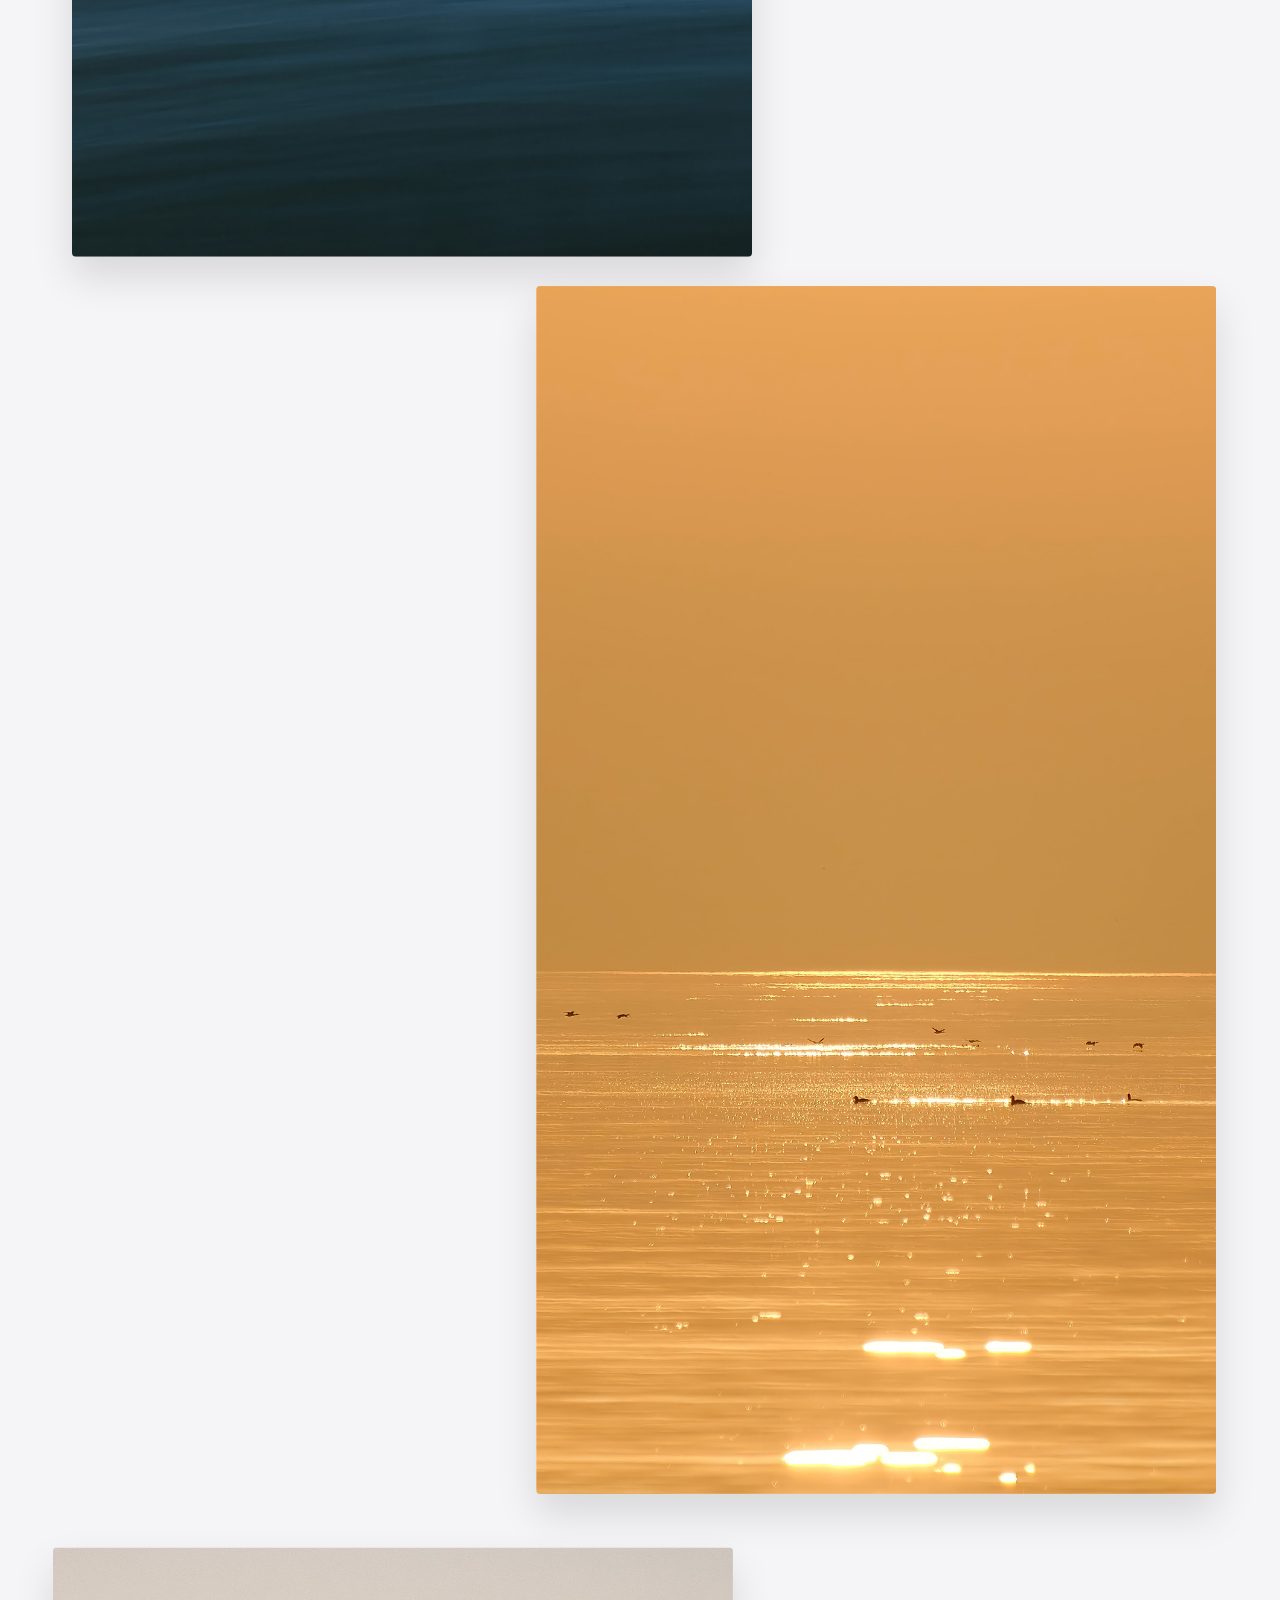
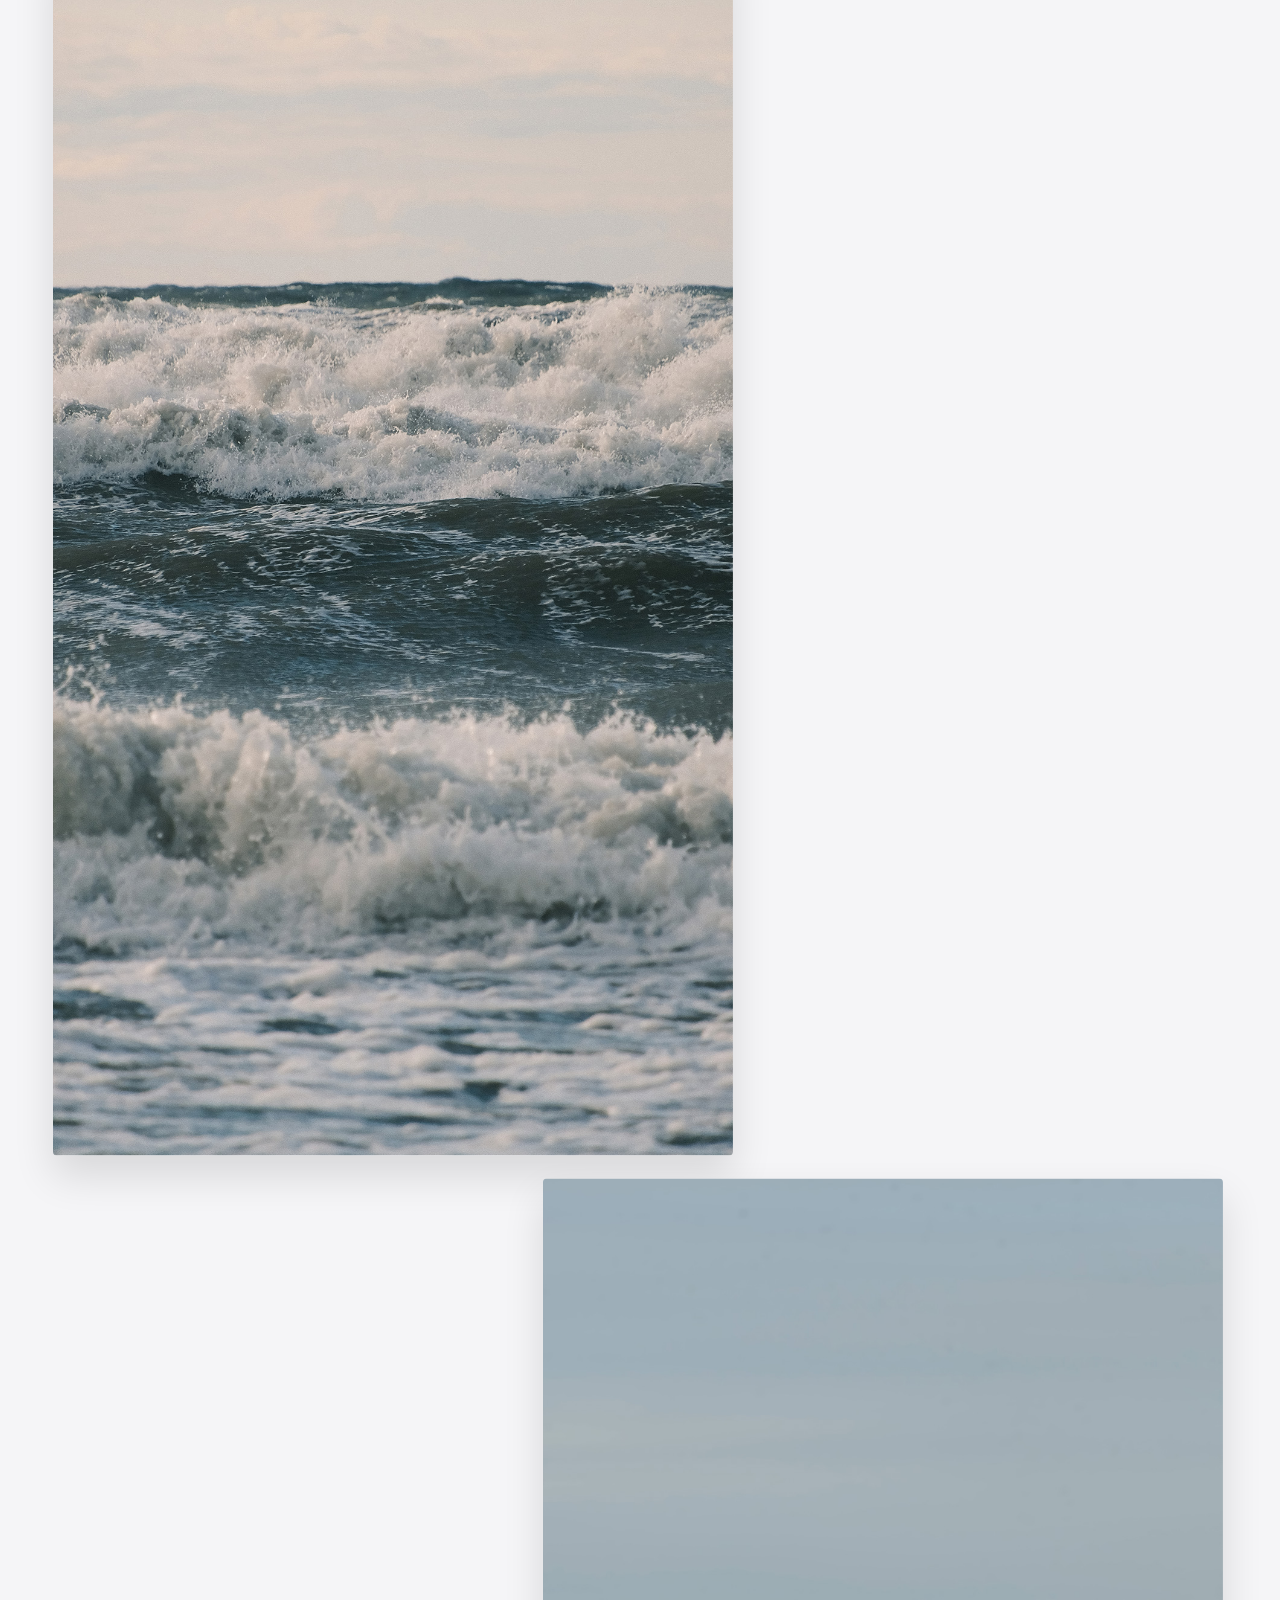
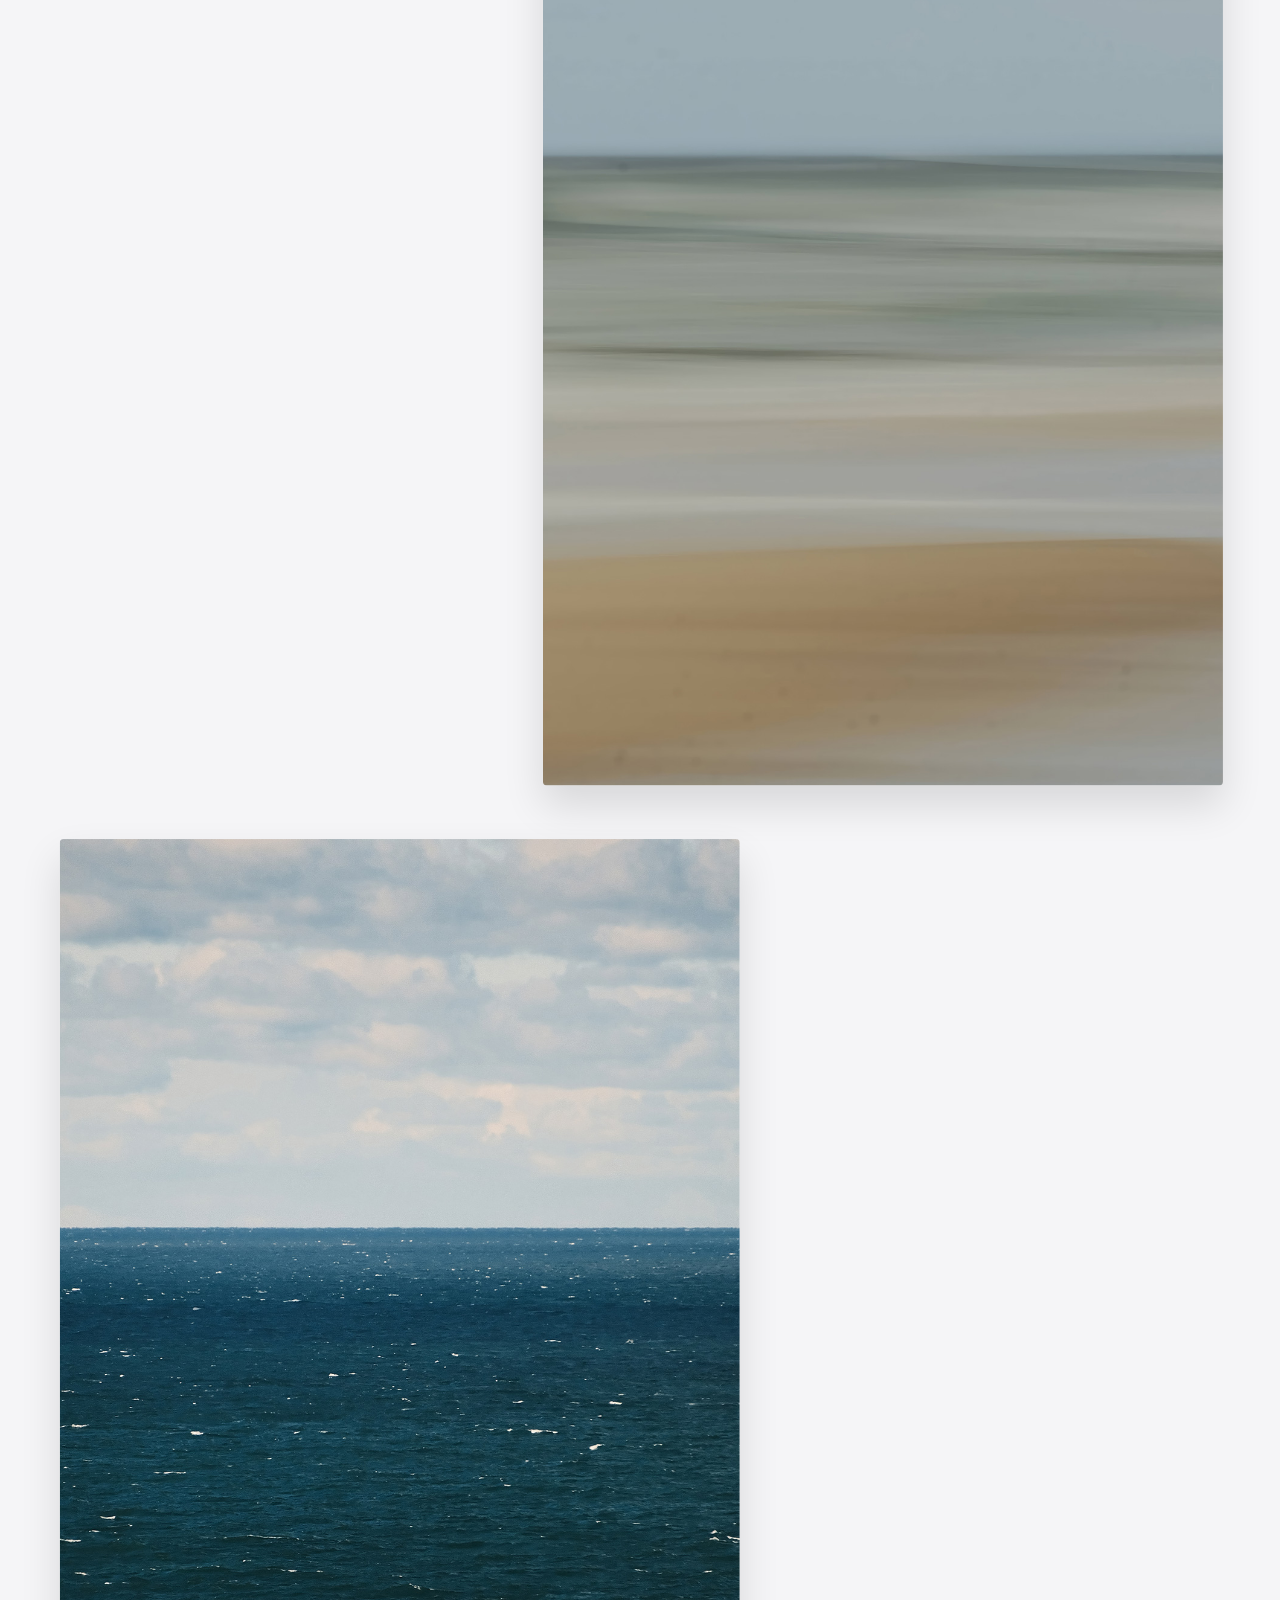
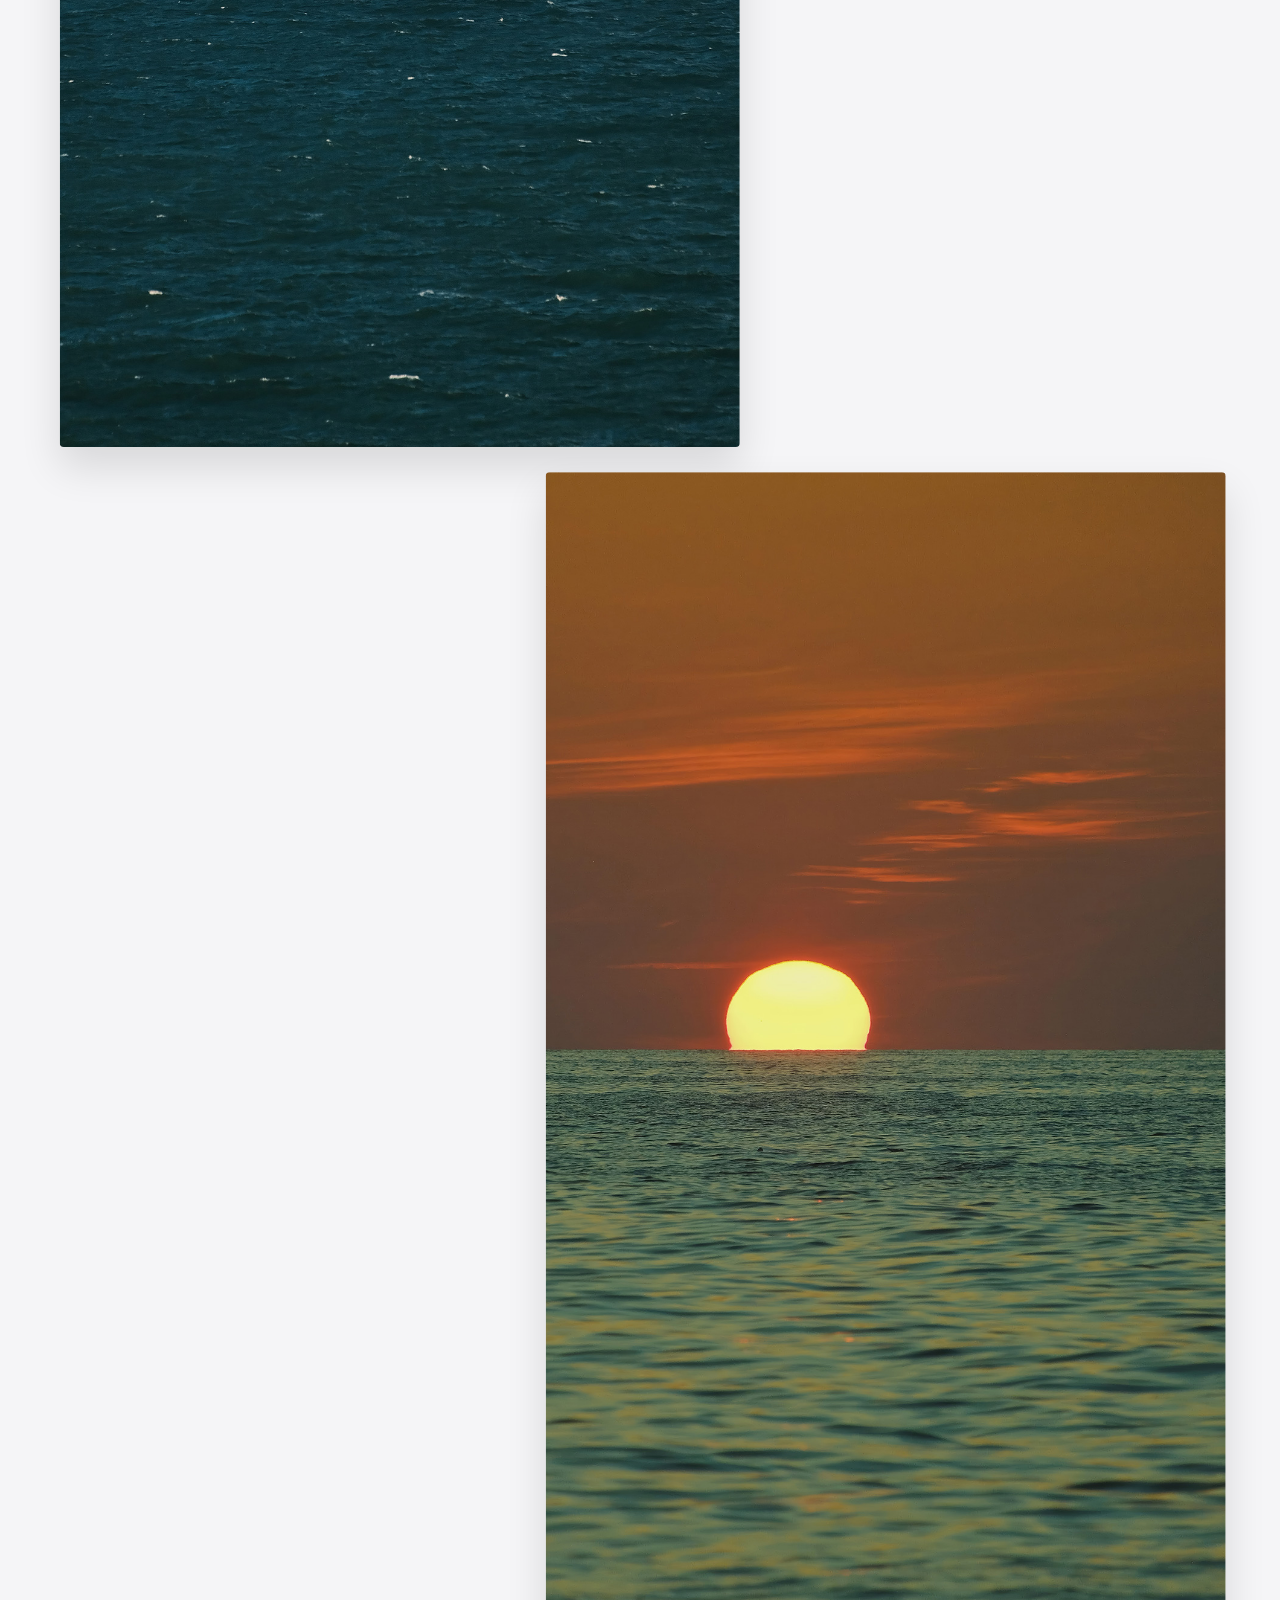
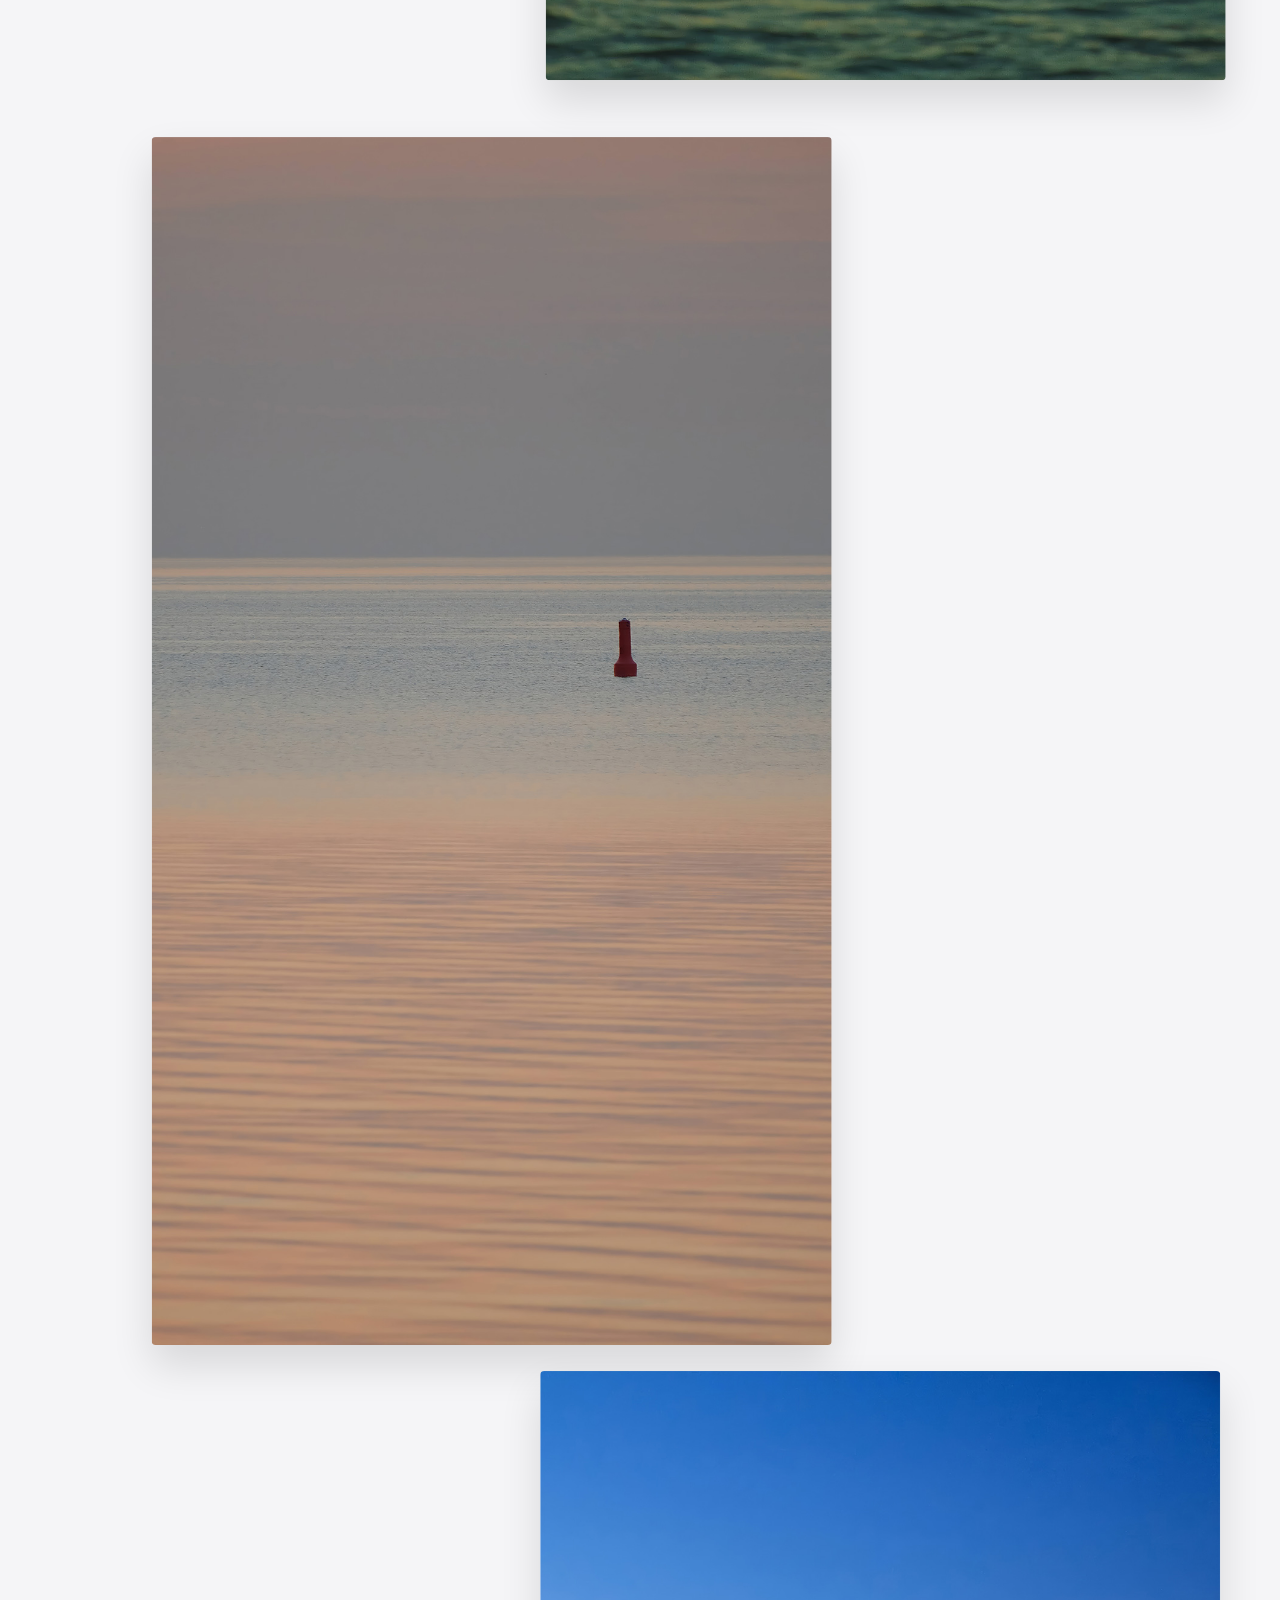
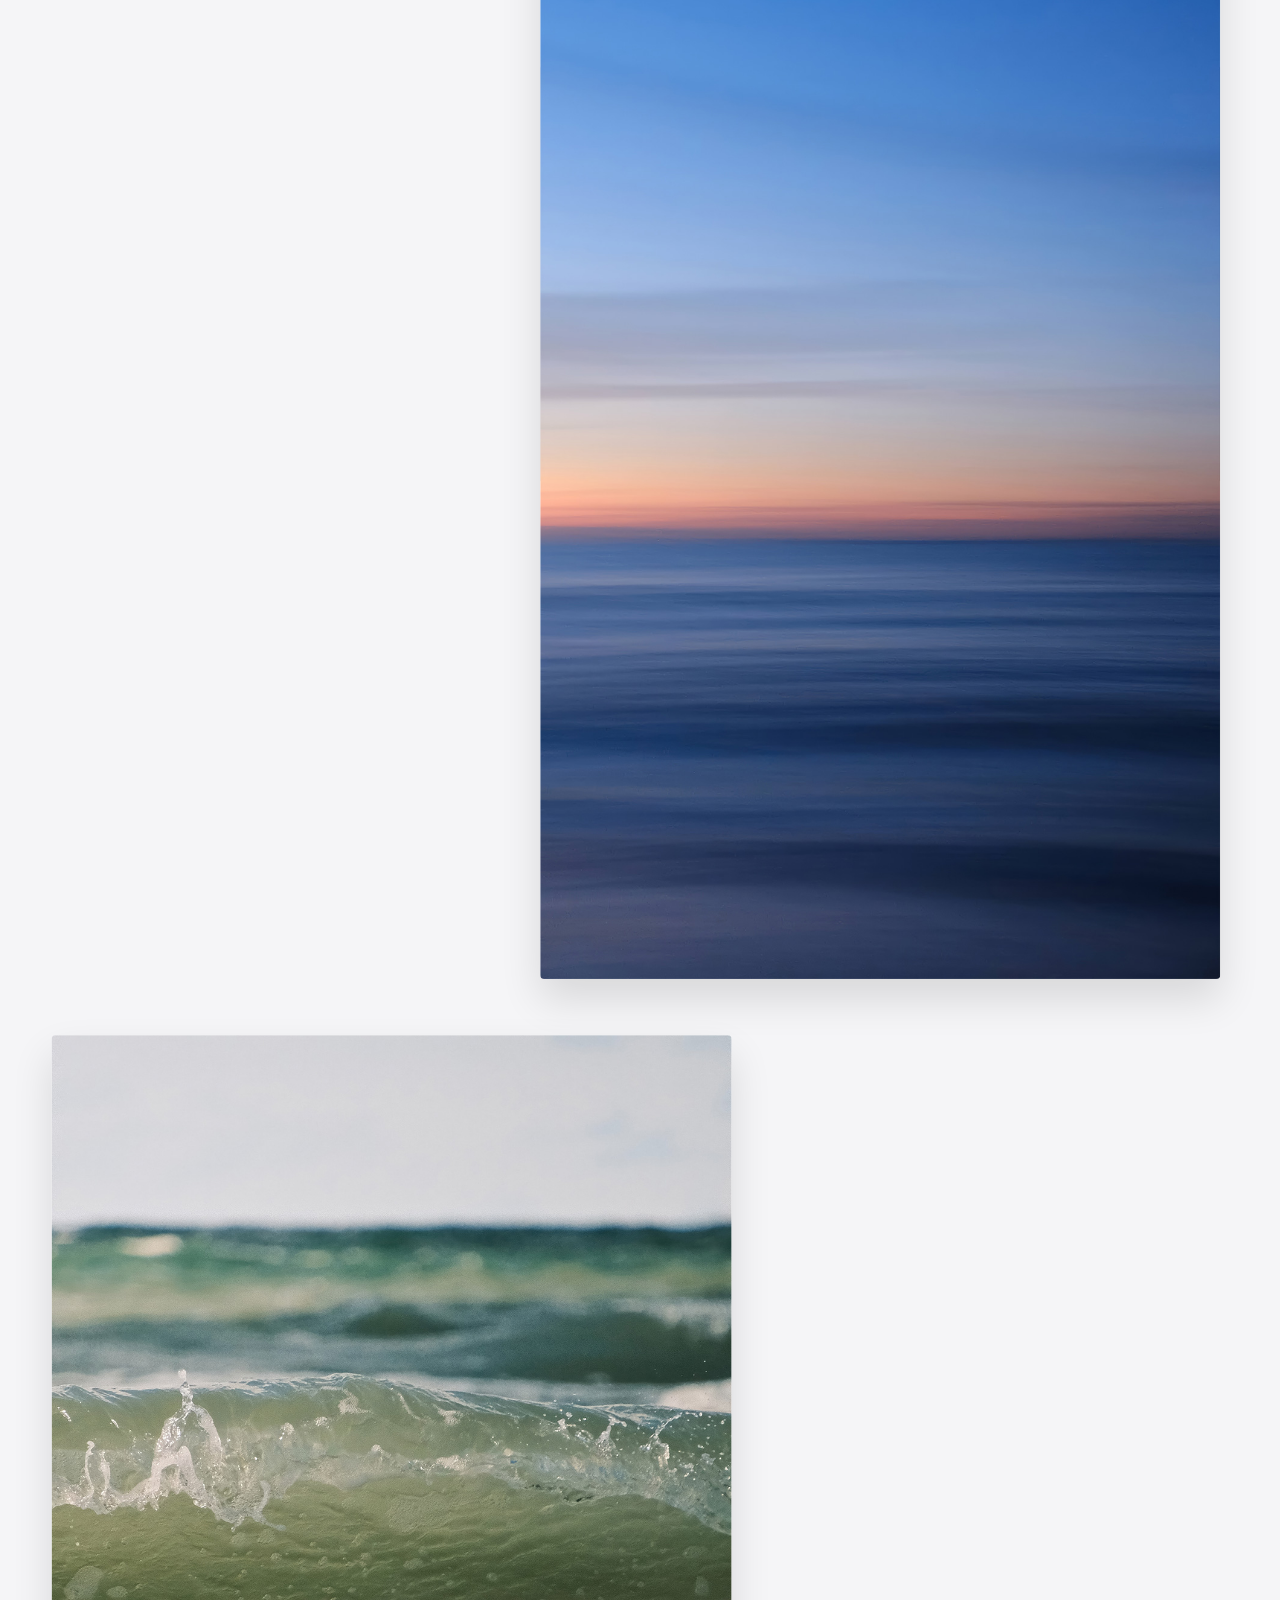
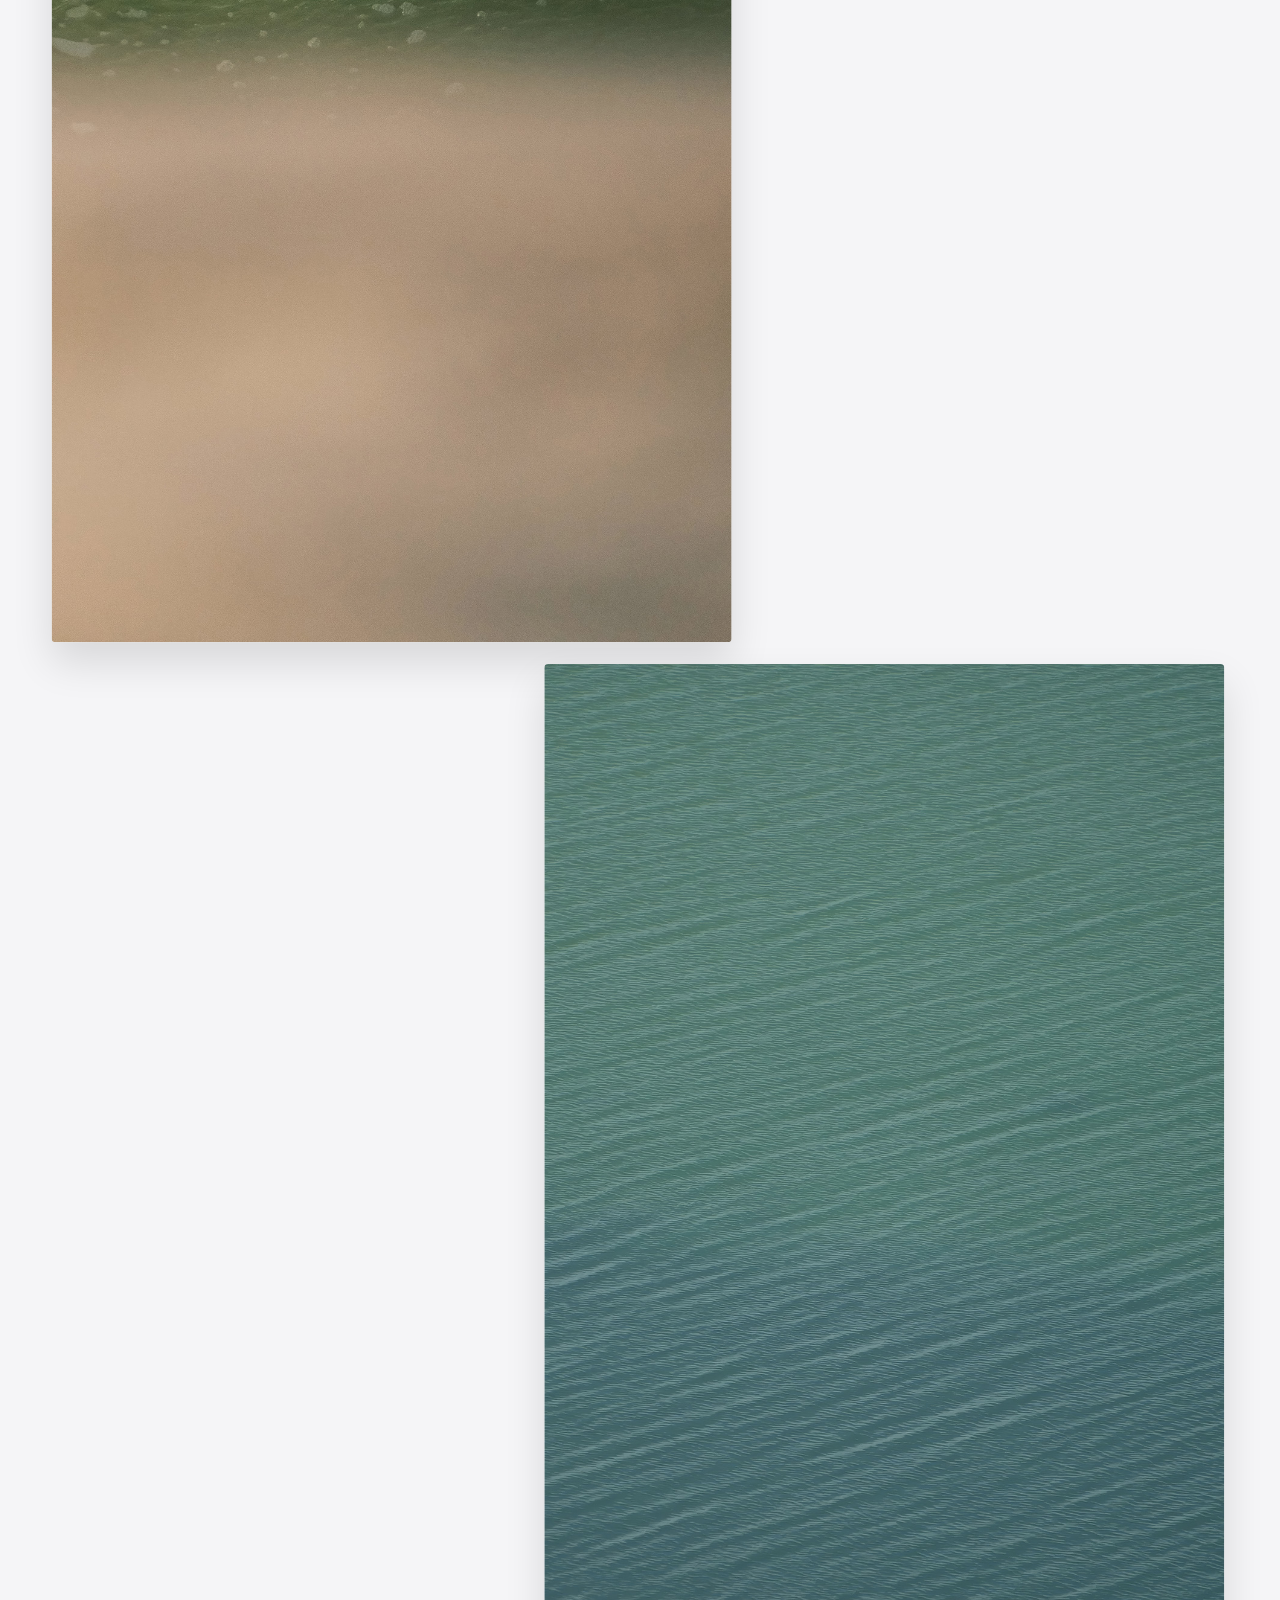
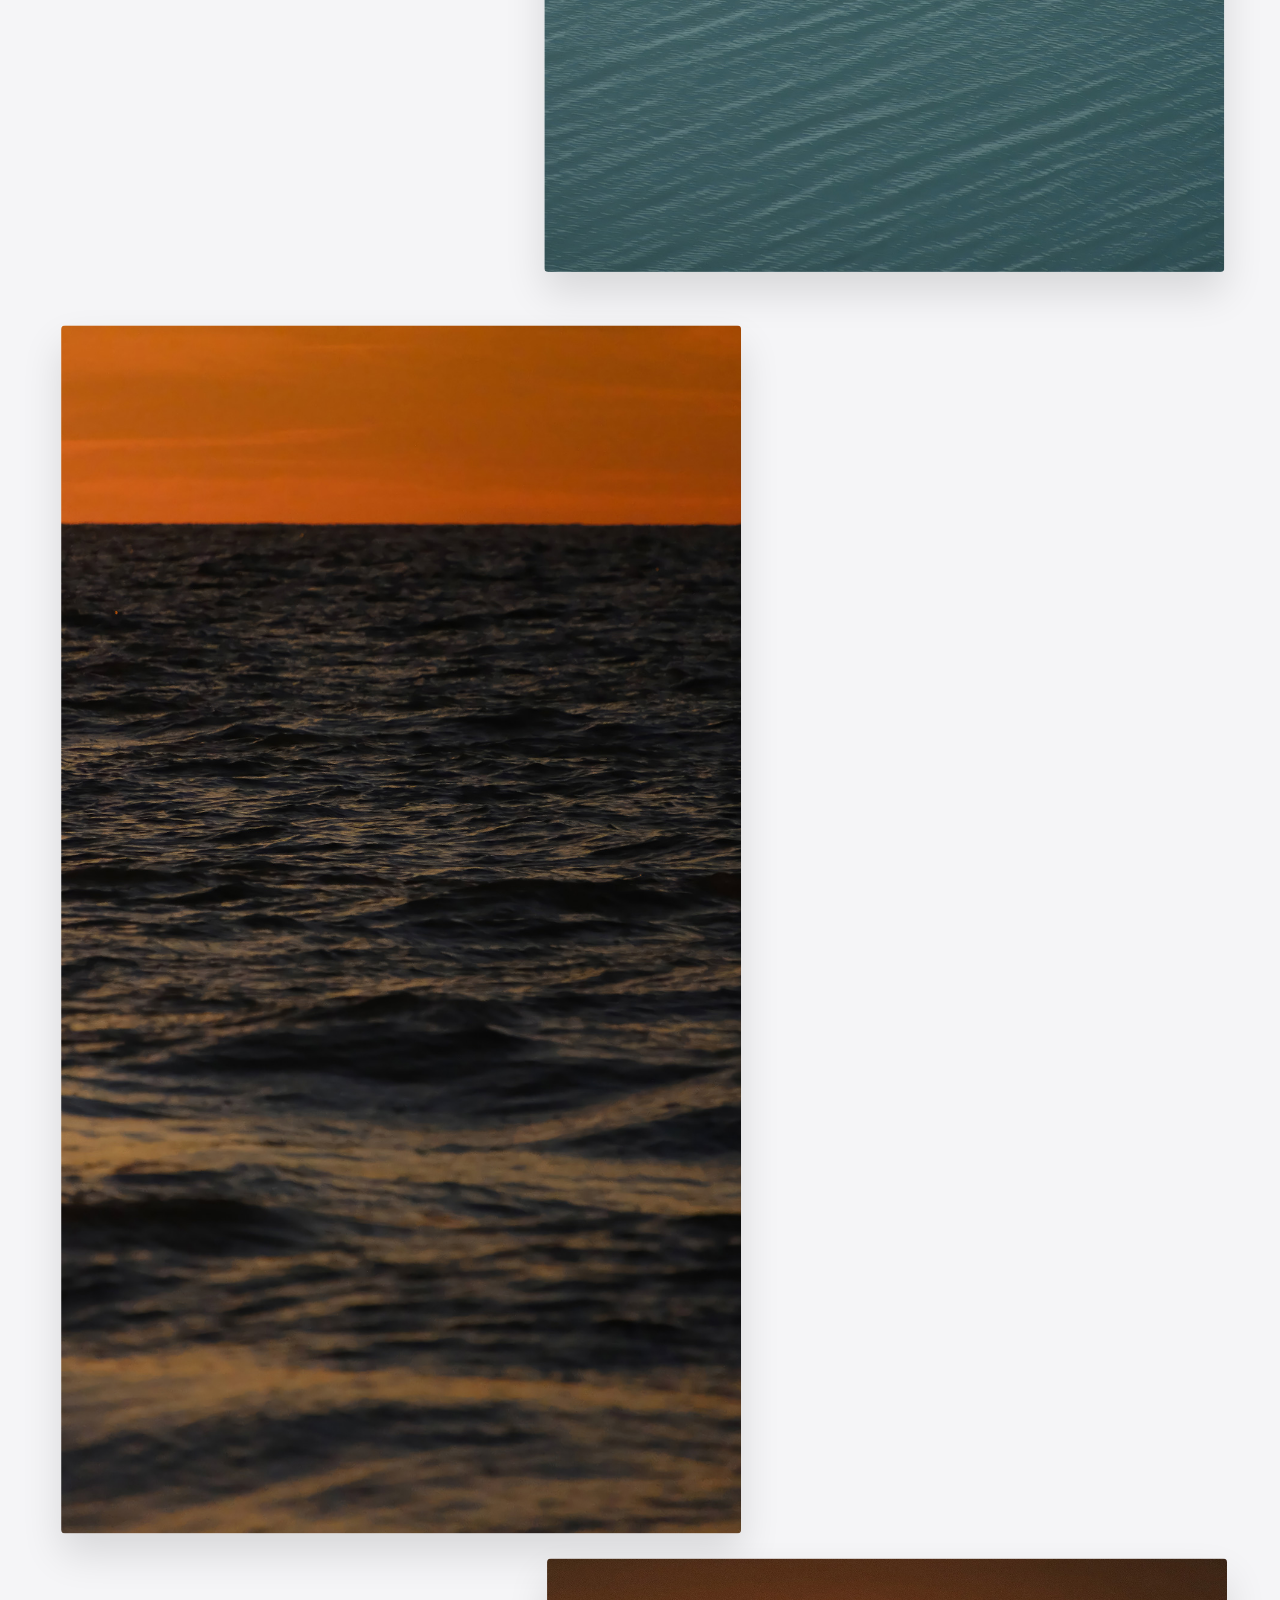
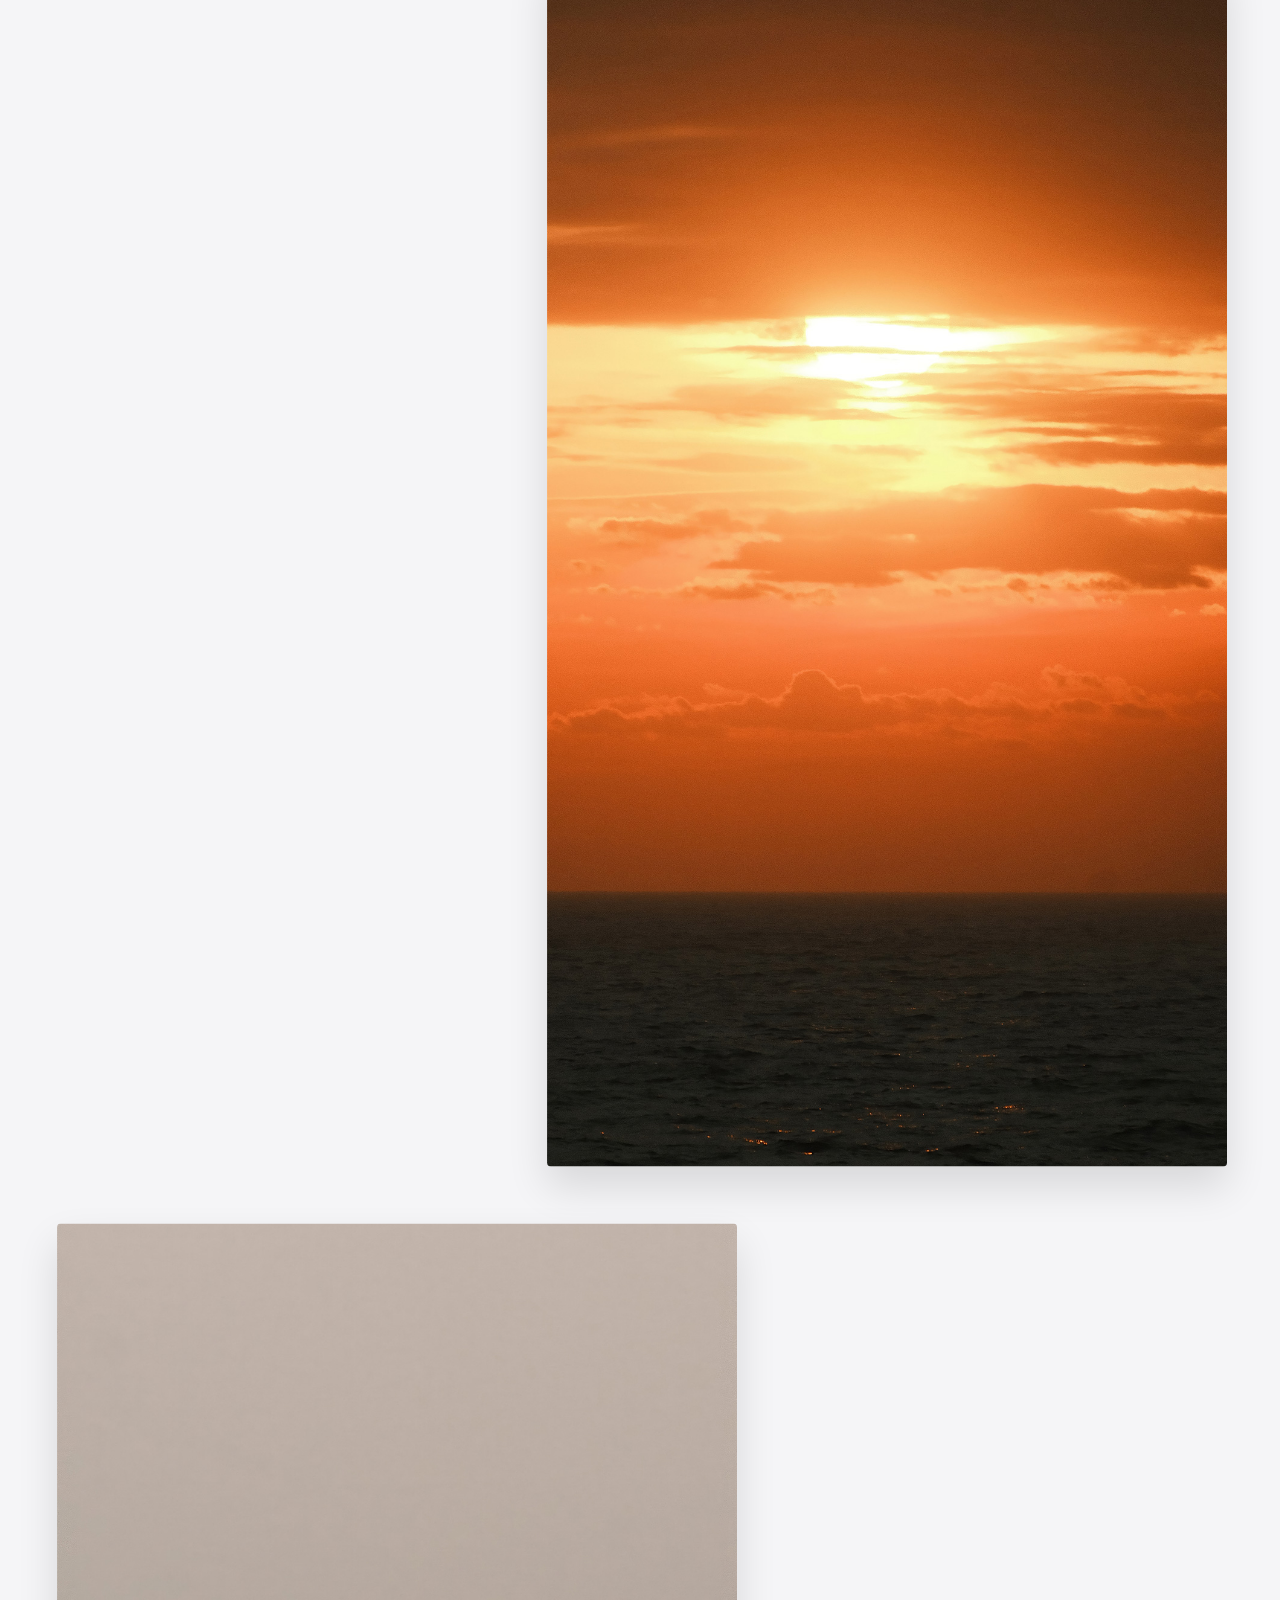
==== commit cce9e125: "Update index.html" ====
--- a/index.html
+++ b/index.html
@@ -2,60 +2,74 @@
 <html lang="ru">
 <head>
   <meta charset="UTF-8">
-  <meta name="viewport" content="width=device-width, initial-scale=1.0, user-scalable=no">
-  <title>Эффект Френеля — Поток</title>
-  <link rel="stylesheet" href="styles.css?v=26">
+  <meta name="viewport" content="width=device-width, initial-scale=1.0">
+  <title>Эффект Френеля</title>
+  <link rel="stylesheet" href="./styles.css?v=44">
   <script src="./gallery-core.js?v=5"></script>
-  <style>
-    /* Стили для подписи в модальном окне */
-    .modal {
-      display: flex;
-      flex-direction: column;
-      align-items: center;
-      justify-content: center;
-    }
-    .modal-caption {
-      margin-top: 1rem;
-      font-family: inherit;
-      font-size: 0.9rem;
-      letter-spacing: 0.08em;
-      color: rgba(255, 255, 255, 0.75);
-      text-align: center;
-      pointer-events: none;
-      text-transform: lowercase;
-    }
-  </style>
 </head>
-<body class="page-stream">
-
-  <!-- Кнопка «назад» -->
-  <a href="./" class="back-btn visible" id="backBtn" aria-label="Назад к галерее">
+<body class="page-index">
+
+  <!-- Кнопка темы (Солнце / Луна) -->
+  <button class="theme-toggle-btn visible" id="themeToggleBtn" aria-label="Сменить тему">
+    <svg class="icon-sun" viewBox="0 0 24 24">
+      <circle cx="12" cy="12" r="4"></circle>
+      <path d="M12 2v2"></path>
+      <path d="M12 20v2"></path>
+      <path d="m4.93 4.93 1.41 1.41"></path>
+      <path d="m17.66 17.66 1.41 1.41"></path>
+      <path d="M2 12h2"></path>
+      <path d="M20 12h2"></path>
+      <path d="m6.34 17.66-1.41 1.41"></path>
+      <path d="m19.07 4.93-1.41 1.41"></path>
+    </svg>
+    <svg class="icon-moon" viewBox="0 0 24 24">
+      <path d="M12 3a6 6 0 0 0 9 9 9 9 0 1 1-9-9Z"></path>
+    </svg>
+  </button>
+
+  <!-- Кнопка смены ритма/волны -->
+  <button class="pattern-btn visible" id="patternBtn" aria-label="Сменить ритм раскладки">
     <svg viewBox="0 0 24 24">
-      <line x1="19" y1="12" x2="5" y2="12"></line>
-      <polyline points="12 19 5 12 12 5"></polyline>
+      <path d="M2 6c.6.5 1.2 1 2.5 1C7 7 7 5 9.5 5c2.6 0 2.4 2 5 2 2.5 0 2.5-2 5-2 1.3 0 1.9.5 2.5 1"></path>
+      <path d="M2 12c.6.5 1.2 1 2.5 1 2.5 0 2.5-2 5-2 2.6 0 2.4 2 5 2 2.5 0 2.5-2 5-2 1.3 0 1.9.5 2.5 1"></path>
+      <path d="M2 18c.6.5 1.2 1 2.5 1 2.5 0 2.5-2 5-2 2.6 0 2.4 2 5 2 2.5 0 2.5-2 5-2 1.3 0 1.9.5 2.5 1"></path>
+    </svg>
+  </button>
+
+  <!-- Кнопка перехода в стрим -->
+  <a href="stream.html" class="stream-nav-btn visible" id="streamNavBtn" aria-label="Режим наблюдения">
+    <svg viewBox="0 0 24 24">
+      <circle cx="6" cy="15" r="4"></circle>
+      <circle cx="18" cy="15" r="4"></circle>
+      <path d="M14 15a2 2 0 0 0-2-2 2 2 0 0 0-2 2"></path>
+      <path d="M2.5 13 5 7c.7-1.3 1.4-2 3-2"></path>
+      <path d="M21.5 13 19 7c-.7-1.3-1.5-2-3-2"></path>
     </svg>
   </a>
 
-  <!-- Кнопка звука -->
-  <button class="sound-btn visible playing" id="soundBtn" aria-label="Выключить звук">
-    <svg class="icon-mute" viewBox="0 0 24 24">
-      <polygon points="11 5 6 9 2 9 2 15 6 15 11 19 11 5"></polygon>
-      <line x1="23" y1="9" x2="17" y2="15"></line>
-      <line x1="17" y1="9" x2="23" y2="15"></line>
-    </svg>
-    <svg class="icon-sound" viewBox="0 0 24 24">
-      <polygon points="11 5 6 9 2 9 2 15 6 15 11 19 11 5"></polygon>
-      <path d="M19.07 4.93a10 10 0 0 1 0 14.14M15.54 8.46a5 5 0 0 1 0 7.07"></path>
+  <!-- Кнопка «Наверх» на 3-й позиции справа -->
+  <button class="scroll-top-btn" id="scrollTopBtn" aria-label="Наверх страницы">
+    <svg viewBox="0 0 24 24">
+      <line x1="12" y1="19" x2="12" y2="5"></line>
+      <polyline points="5 12 12 5 19 12"></polyline>
     </svg>
   </button>
 
-  <!-- Трек бесконечного потока -->
-  <div class="stream-viewport" id="viewport">
-    <div class="stream-track" id="track">
-      <div class="stream-group" id="groupOriginal"></div>
-      <div class="stream-group" id="groupClone" aria-hidden="true"></div>
+  <header>
+    <div class="title-row">
+      <h1 id="titleContainer"><span id="titleText" class="title-text-box">...</span></h1>
+      <!-- Чистый текстовый переключатель RU / EN -->
+      <button class="lang-switch-btn" id="langSwitchBtn" aria-label="Сменить язык">
+        <span class="lang-ru">RU</span>
+        <span class="lang-en">EN</span>
+      </button>
     </div>
-  </div>
+    <div id="desc" class="description"></div>
+  </header>
+
+  <main class="gallery-grid" id="gallery"></main>
+
+  <footer id="footer" class="site-footer"></footer>
 
   <!-- Модальное окно фокуса -->
   <div class="modal" id="modal" aria-hidden="true">
@@ -64,298 +78,94 @@
   </div>
 
   <script>
-    const viewport = document.getElementById('viewport');
-    const track = document.getElementById('track');
-    const groupOriginal = document.getElementById('groupOriginal');
-    const groupClone = document.getElementById('groupClone');
+    const gallery = document.getElementById('gallery');
+    const pageTitleText = document.getElementById('titleText');
+    const pageDesc = document.getElementById('desc');
+    const pageFooter = document.getElementById('footer');
     const modal = document.getElementById('modal');
     const modalImg = document.getElementById('modalImg');
     const modalCaption = document.getElementById('modalCaption');
-    const backBtn = document.getElementById('backBtn');
-    const soundBtn = document.getElementById('soundBtn');
-
-    // === АУДИОМОДУЛЬ С КРОССФЕЙДОМ ===
-    const TARGET_VOLUME = 0.65;
-    const FADE_TIME = 1.8;
-    const CROSSFADE_TIME = 2.5;
-
-    let audioCtx = null;
-    let masterGain = null;
-    let playerA = null;
-    let playerB = null;
-    let gainA = null;
-    let gainB = null;
-    let isPlaying = false;
-    let userManuallyMuted = false;
-    let crossfadeTimer = null;
-    let activePlayer = 'A';
-    let currentAudioSrc = 'batlicsea.mp3';
-
-    function initAudioGraph() {
-      if (!audioCtx) {
-        const AudioContextClass = window.AudioContext || window.webkitAudioContext;
-        audioCtx = new AudioContextClass();
-        masterGain = audioCtx.createGain();
-        masterGain.gain.setValueAtTime(0, audioCtx.currentTime);
-        masterGain.connect(audioCtx.destination);
-
-        playerA = new Audio(currentAudioSrc);
-        playerB = new Audio(currentAudioSrc);
-        playerA.preload = 'auto';
-        playerB.preload = 'auto';
-
-        const sourceA = audioCtx.createMediaElementSource(playerA);
-        const sourceB = audioCtx.createMediaElementSource(playerB);
-
-        gainA = audioCtx.createGain();
-        gainB = audioCtx.createGain();
-
-        sourceA.connect(gainA).connect(masterGain);
-        sourceB.connect(gainB).connect(masterGain);
-      }
-    }
-
-    function scheduleCrossfade(fromPlayer, toPlayer, fromGain, toGain) {
-      if (!isPlaying) return;
-
-      const duration = fromPlayer.duration;
-      if (!duration || isNaN(duration)) {
-        fromPlayer.addEventListener('loadedmetadata', () => {
-          scheduleCrossfade(fromPlayer, toPlayer, fromGain, toGain);
-        }, { once: true });
-        return;
-      }
-
-      const timeLeft = duration - fromPlayer.currentTime;
-      const timeUntilFade = Math.max(0, (timeLeft - CROSSFADE_TIME) * 1000);
-
-      clearTimeout(crossfadeTimer);
-      crossfadeTimer = setTimeout(() => {
-        if (!isPlaying) return;
-
-        toPlayer.currentTime = 0;
-        toGain.gain.setValueAtTime(0, audioCtx.currentTime);
-
-        toPlayer.play().then(() => {
-          const now = audioCtx.currentTime;
-
-          toGain.gain.cancelScheduledValues(now);
-          fromGain.gain.cancelScheduledValues(now);
-
-          toGain.gain.setValueAtTime(0, now);
-          toGain.gain.linearRampToValueAtTime(1.0, now + CROSSFADE_TIME);
-
-          fromGain.gain.setValueAtTime(1.0, now);
-          fromGain.gain.linearRampToValueAtTime(0, now + CROSSFADE_TIME);
-
-          activePlayer = activePlayer === 'A' ? 'B' : 'A';
-
-          setTimeout(() => {
-            fromPlayer.pause();
-            fromPlayer.currentTime = 0;
-            if (activePlayer === 'B') {
-              scheduleCrossfade(playerB, playerA, gainB, gainA);
-            } else {
-              scheduleCrossfade(playerA, playerB, gainA, gainB);
-            }
-          }, CROSSFADE_TIME * 1000);
-        }).catch(err => console.warn(err));
-
-      }, timeUntilFade);
-    }
-
-    function playAudio() {
-      if (userManuallyMuted) return;
-      initAudioGraph();
-
-      const resumePromise = audioCtx.state === 'suspended' ? audioCtx.resume() : Promise.resolve();
-
-      resumePromise.then(() => {
-        gainA.gain.setValueAtTime(1.0, audioCtx.currentTime);
-        gainB.gain.setValueAtTime(0, audioCtx.currentTime);
-        activePlayer = 'A';
-
-        playerA.play().then(() => {
-          isPlaying = true;
-          soundBtn.classList.add('playing');
-          soundBtn.setAttribute('aria-label', 'Выключить звук');
-
-          const now = audioCtx.currentTime;
-          masterGain.gain.cancelScheduledValues(now);
-          masterGain.gain.setValueAtTime(masterGain.gain.value, now);
-          masterGain.gain.linearRampToValueAtTime(TARGET_VOLUME, now + FADE_TIME);
-
-          scheduleCrossfade(playerA, playerB, gainA, gainB);
-          removeUnlockListeners();
-        }).catch(() => {
-          isPlaying = false;
-          attachUnlockListeners();
-        });
-      }).catch(() => {
-        isPlaying = false;
-        attachUnlockListeners();
+    const streamNavBtn = document.getElementById('streamNavBtn');
+    const patternBtn = document.getElementById('patternBtn');
+    const themeToggleBtn = document.getElementById('themeToggleBtn');
+    const langSwitchBtn = document.getElementById('langSwitchBtn');
+    const scrollTopBtn = document.getElementById('scrollTopBtn');
+
+    // === ПЕРЕКЛЮЧЕНИЕ ТЕМЫ ===
+    let currentRawData = null;
+    let savedTheme = localStorage.getItem('fresnel_theme');
+    let isDarkMode = savedTheme === 'dark';
+    let computedGradient = '';
+
+    function applyTheme() {
+      if (isDarkMode) {
+        document.body.classList.add('theme-dark');
+        themeToggleBtn.setAttribute('aria-label', 'Включить светлую тему');
+        if (computedGradient) {
+          document.body.style.backgroundImage = computedGradient;
+          document.documentElement.style.backgroundImage = computedGradient;
+        }
+      } else {
+        document.body.classList.remove('theme-dark');
+        themeToggleBtn.setAttribute('aria-label', 'Включить тему с градиентом');
+        document.body.style.backgroundImage = 'none';
+        document.documentElement.style.backgroundImage = 'none';
+      }
+    }
+
+    if (isDarkMode) {
+      document.body.classList.add('theme-dark');
+    }
+
+    themeToggleBtn.addEventListener('click', () => {
+      isDarkMode = !isDarkMode;
+      localStorage.setItem('fresnel_theme', isDarkMode ? 'dark' : 'light');
+      applyTheme();
+    });
+
+    patternBtn.addEventListener('click', () => {
+      GalleryCore.nextPattern();
+    });
+
+    scrollTopBtn.addEventListener('click', () => {
+      window.scrollTo({
+        top: 0,
+        behavior: 'smooth'
       });
-    }
-
-    function pauseAudio() {
-      if (!audioCtx) return;
-      isPlaying = false;
-      userManuallyMuted = true;
-      clearTimeout(crossfadeTimer);
-      soundBtn.classList.remove('playing');
-      soundBtn.setAttribute('aria-label', 'Включить звук');
-      removeUnlockListeners();
-
-      const now = audioCtx.currentTime;
-      masterGain.gain.cancelScheduledValues(now);
-      masterGain.gain.setValueAtTime(masterGain.gain.value, now);
-      masterGain.gain.linearRampToValueAtTime(0, now + FADE_TIME);
-
-      setTimeout(() => {
-        if (!isPlaying) {
-          playerA.pause();
-          playerB.pause();
-          playerA.currentTime = 0;
-          playerB.currentTime = 0;
-        }
-      }, FADE_TIME * 1000);
-    }
-
-    function onUserGesture() {
-      if (!userManuallyMuted && !isPlaying) {
-        playAudio();
-      }
-    }
-
-    function attachUnlockListeners() {
-      window.addEventListener('mousemove', onUserGesture, { once: true });
-      window.addEventListener('wheel', onUserGesture, { once: true, passive: true });
-      window.addEventListener('touchstart', onUserGesture, { once: true, passive: true });
-      window.addEventListener('pointerdown', onUserGesture, { once: true });
-    }
-
-    function removeUnlockListeners() {
-      window.removeEventListener('mousemove', onUserGesture);
-      window.removeEventListener('wheel', onUserGesture);
-      window.removeEventListener('touchstart', onUserGesture);
-      window.removeEventListener('pointerdown', onUserGesture);
-    }
-
-    playAudio();
-
-    soundBtn.addEventListener('click', (e) => {
-      e.stopPropagation();
-      if (!isPlaying) {
-        userManuallyMuted = false;
-        playAudio();
+    });
+
+    function checkBottomPosition() {
+      const scrollPos = window.innerHeight + window.scrollY;
+      const threshold = document.documentElement.scrollHeight - 70;
+      
+      if (scrollPos >= threshold) {
+        streamNavBtn.classList.remove('visible');
+        scrollTopBtn.classList.add('visible');
       } else {
-        pauseAudio();
-      }
-    });
-
-    let uiTimeout = null;
-    let isCursorOverUI = false;
-
-    function showUI() {
-      backBtn.classList.add('visible');
-      soundBtn.classList.add('visible');
-      clearTimeout(uiTimeout);
-      
-      if (!isCursorOverUI) {
-        uiTimeout = setTimeout(() => {
-          backBtn.classList.remove('visible');
-          soundBtn.classList.remove('visible');
-        }, 2500);
-      }
-    }
-
-    uiTimeout = setTimeout(() => {
-      if (!isCursorOverUI) {
-        backBtn.classList.remove('visible');
-        soundBtn.classList.remove('visible');
-      }
-    }, 2500);
-
-    window.addEventListener('mousemove', showUI);
-    window.addEventListener('touchstart', showUI, { passive: true });
-    window.addEventListener('wheel', showUI, { passive: true });
-
-    [backBtn, soundBtn].forEach(btn => {
-      btn.addEventListener('mouseenter', () => {
-        isCursorOverUI = true;
-        clearTimeout(uiTimeout);
-        backBtn.classList.add('visible');
-        soundBtn.classList.add('visible');
+        streamNavBtn.classList.add('visible');
+        scrollTopBtn.classList.remove('visible');
+      }
+    }
+
+    window.addEventListener('scroll', checkBottomPosition, { passive: true });
+
+    function buildDynamicGradient(data, pairCount) {
+      const colors = GalleryCore.extractColors(data);
+      if (colors.length === 0) return '';
+      if (colors.length === 1) return colors[0];
+
+      const totalStopsNeeded = Math.max(pairCount + 3, colors.length);
+      const stopColors = [];
+      for (let i = 0; i < totalStopsNeeded; i++) {
+        stopColors.push(colors[i % colors.length]);
+      }
+
+      const stopsWithPercents = stopColors.map((color, index) => {
+        const percent = Math.round((index / (totalStopsNeeded - 1)) * 100);
+        return `${color} ${percent}%`;
       });
 
-      btn.addEventListener('mouseleave', () => {
-        isCursorOverUI = false;
-        showUI();
-      });
-    });
-
-    // === ДВИЖОК ПОТОКА ===
-    const AUTO_SPEED = 0.38;
-    let currentY = 0;
-    let userVelocity = 0;
-    let isUserInteracting = false;
-    let resumeTimeout = null;
-    let groupHeight = 0;
-    let currentActivePattern = 0;
-
-    let startY = 0;
-    let lastY = 0;
-    let lastTime = 0;
-    let isDragThresholdPassed = false;
-
-    function applyMovingGradient(data, count) {
-      if (!window.GalleryCore) return;
-      const colors = GalleryCore.extractColors(data);
-      if (colors.length === 0) return;
-      if (colors.length === 1) {
-        track.style.backgroundColor = colors[0];
-        return;
-      }
-
-      const stopsNeeded = Math.max(count + 2, colors.length);
-      const singleCycleColors = [];
-      for (let i = 0; i < stopsNeeded; i++) {
-        singleCycleColors.push(colors[i % colors.length]);
-      }
-
-      singleCycleColors[singleCycleColors.length - 1] = singleCycleColors[0];
-
-      const allStops = [];
-      singleCycleColors.forEach((col, idx) => {
-        const pct = (idx / (stopsNeeded - 1)) * 50;
-        allStops.push(`${col} ${pct.toFixed(2)}%`);
-      });
-      singleCycleColors.forEach((col, idx) => {
-        const pct = 50 + (idx / (stopsNeeded - 1)) * 50;
-        allStops.push(`${col} ${pct.toFixed(2)}%`);
-      });
-
-      track.style.backgroundImage = `linear-gradient(180deg, ${allStops.join(', ')})`;
-    }
-
-    function createPhotoElement(item, index, photoColors) {
-      const card = document.createElement('div');
-      card.className = 'photo-card';
-
-      GalleryCore.applyCardLayout(card, index, photoColors);
-
-      const img = document.createElement('img');
-      img.src = item.src;
-      img.loading = 'eager';
-
-      img.addEventListener('click', (e) => {
-        if (isDragThresholdPassed) return;
-        e.stopPropagation();
-        openModal(item.src);
-      });
-
-      card.appendChild(img);
-      return card;
+      return `linear-gradient(168deg, ${stopsWithPercents.join(', ')})`;
     }
 
     function openModal(src) {
@@ -377,98 +187,200 @@
           modalImg.src = '';
           modalCaption.textContent = '';
         }
-      }, 300);
-    }
-
-    function animate() {
-      const measuredHeight = groupOriginal.offsetHeight;
-      if (measuredHeight > 0) {
-        groupHeight = measuredHeight;
-      }
-
-      if (!isUserInteracting) {
-        userVelocity *= 0.92;
-        if (Math.abs(userVelocity) < 0.05) userVelocity = 0;
-        currentY += (AUTO_SPEED + userVelocity);
-      }
-
-      if (groupHeight > 0) {
-        if (currentY >= groupHeight) {
-          currentY -= groupHeight;
-          if (window.GalleryCore && typeof GalleryCore.getRandomPatternIndex === 'function') {
-            currentActivePattern = GalleryCore.getRandomPatternIndex(currentActivePattern);
-            GalleryCore.applyPatternToGroup(groupOriginal, currentActivePattern);
-            GalleryCore.applyPatternToGroup(groupClone, currentActivePattern);
+      }, 350);
+    }
+
+    const glassesIconSvg = `<svg class="footer-glasses-icon" viewBox="0 0 24 24"><circle cx="6" cy="15" r="4"></circle><circle cx="18" cy="15" r="4"></circle><path d="M14 15a2 2 0 0 0-2-2 2 2 0 0 0-2 2"></path><path d="M2.5 13 5 7c.7-1.3 1.4-2 3-2"></path><path d="M21.5 13 19 7c-.7-1.3-1.5-2-3-2"></path></svg>`;
+
+    // === ПАРСИНГ И РЕНДЕР ТЕКСТОВ ===
+    let currentLang = localStorage.getItem('fresnel_lang') || 'ru';
+    let enTextData = null;
+
+    function renderHeaderAndDesc(rawTitle, rawDesc) {
+      if (rawTitle) {
+        const cleanTitle = rawTitle.replace(/<\/?[^>]+(>|$)/g, '').replace(/\*\*(.*?)\*\*/g, '$1').trim();
+        document.title = cleanTitle;
+
+        pageTitleText.innerHTML = rawTitle
+          .replace(/<strong[^>]*>(.*?)<\/strong>/gi, '<span class="title-accent">$1</span>')
+          .replace(/<b[^>]*>(.*?)<\/b>/gi, '<span class="title-accent">$1</span>')
+          .replace(/\*\*(.*?)\*\*/g, '<span class="title-accent">$1</span>');
+      }
+
+      if (rawDesc) {
+        let descHtml = rawDesc
+          .replace(/<strong[^>]*>(.*?)<\/strong>/gi, '<span class="highlight">$1</span>')
+          .replace(/<b[^>]*>(.*?)<\/b>/gi, '<span class="highlight">$1</span>')
+          .replace(/\*\*(.*?)\*\*/g, '<span class="highlight">$1</span>');
+
+        const paragraphs = descHtml.split(/\n\s*\n/);
+        if (paragraphs.length > 1) {
+          const lastIdx = paragraphs.length - 1;
+          const lastP = paragraphs[lastIdx].trim();
+          if (lastP.includes('/') || /Антон|Anton|Rick/i.test(lastP)) {
+            paragraphs[lastIdx] = `<span class="author-line">${lastP}</span>`;
           }
-        } 
-        else if (currentY < 0) {
-          currentY += groupHeight;
-          if (window.GalleryCore && typeof GalleryCore.getRandomPatternIndex === 'function') {
-            currentActivePattern = GalleryCore.getRandomPatternIndex(currentActivePattern);
-            GalleryCore.applyPatternToGroup(groupOriginal, currentActivePattern);
-            GalleryCore.applyPatternToGroup(groupClone, currentActivePattern);
+          descHtml = paragraphs.join('<br><br>');
+        } else {
+          descHtml = descHtml.replace(/\n/g, '<br>');
+        }
+
+        pageDesc.innerHTML = descHtml;
+      }
+    }
+
+    function renderFooter(rawFooter) {
+      const currentYear = new Date().getFullYear();
+      let footerStr = rawFooter && rawFooter.trim() 
+        ? rawFooter.trim()
+        : (currentLang === 'en'
+            ? `[version without text - for observation](stream.html)\n\n[Telegram](https://t.me/RickAntilles) / [Instagram](https://instagram.com/mefty)\n\n© ${currentYear} ANTON IVCHENKO / RICK ANTILLES. ALL RIGHTS RESERVED.`
+            : `[версия без текста — для наблюдения](stream.html)\n\n[Telegram](https://t.me/RickAntilles) / [Instagram](https://instagram.com/mefty)\n\n© ${currentYear} Антон Ивченко / Rick Antilles. All rights reserved.`);
+
+      footerStr = footerStr.replace(/\[([^\]]+)\]\(([^)]+)\)/g, (match, text, url) => {
+        const isExternal = /^https?:\/\//i.test(url);
+        const targetAttr = isExternal ? ' target="_blank" rel="noopener noreferrer"' : '';
+        
+        let formattedText = text;
+        if (url.includes('stream.html') || /наблюден|observ/i.test(text)) {
+          formattedText = text.replace(/\s*[-—–]\s*/, ` ${glassesIconSvg} `);
+        }
+        
+        return `<a href="${url}"${targetAttr}>${formattedText}</a>`;
+      });
+
+      footerStr = footerStr.replace(/\[year\]/gi, currentYear).replace(/\b20\d{2}\b/g, currentYear);
+
+      const footerParts = footerStr.split(/\n\s*\n/);
+      let modeHtml = '';
+      let contactsHtml = '';
+      let copyrightHtml = '';
+
+      if (footerParts.length >= 3) {
+        modeHtml = footerParts[0].trim();
+        contactsHtml = footerParts[1].trim();
+        copyrightHtml = footerParts.slice(2).join('<br>').trim();
+      } else {
+        contactsHtml = footerParts[0] || '';
+        copyrightHtml = footerParts.slice(1).join('<br>').trim();
+      }
+
+      pageFooter.innerHTML = `
+        ${modeHtml ? `<div class="footer-mode-link">${modeHtml}</div>` : ''}
+        <div class="footer-contacts">${contactsHtml}</div>
+        <div class="footer-copyright">${copyrightHtml}</div>
+      `;
+    }
+
+    async function parseEngMarkdown() {
+      if (enTextData) return enTextData;
+      try {
+        const res = await fetch('content-eng.md?v=' + Date.now());
+        if (!res.ok) throw new Error('content-eng.md not found');
+        const text = await res.text();
+
+        let cleanText = text;
+        let title = 'The Fresnel Effect';
+
+        const matchTitle = text.match(/^#\s+(.+)$/m);
+        if (matchTitle) {
+          title = matchTitle[1].trim();
+          cleanText = text.replace(/^#\s+(.+)$/m, '').trim();
+        } else {
+          const parts = text.split(/\n\s*\n/);
+          if (parts[0] && parts[0].length < 60) {
+            title = parts[0].trim();
+            cleanText = parts.slice(1).join('\n\n').trim();
           }
         }
-      }
-
-      track.style.transform = `translate3d(0, ${-currentY}px, 0)`;
-      requestAnimationFrame(animate);
-    }
-
-    window.addEventListener('wheel', (e) => {
-      userVelocity += e.deltaY * 0.15;
-      userVelocity = Math.max(-20, Math.min(20, userVelocity));
-      
-      clearTimeout(resumeTimeout);
-      resumeTimeout = setTimeout(() => {
-        userVelocity = 0;
-      }, 350);
-    }, { passive: true });
-
-    function onPointerDown(e) {
-      if (e.target.closest('.back-btn') || e.target.closest('.sound-btn')) return;
-
-      isUserInteracting = true;
-      isDragThresholdPassed = false;
-      startY = e.clientY || (e.touches && e.touches[0].clientY);
-      lastY = startY;
-      lastTime = performance.now();
-      userVelocity = 0;
-      clearTimeout(resumeTimeout);
-    }
-
-    function onPointerMove(e) {
-      if (!isUserInteracting) return;
-      const clientY = e.clientY || (e.touches && e.touches[0].clientY);
-      const deltaY = lastY - clientY;
-
-      if (Math.abs(clientY - startY) > 6) {
-        isDragThresholdPassed = true;
-      }
-
-      currentY += deltaY;
-
-      const now = performance.now();
-      const dt = Math.max(10, now - lastTime);
-      userVelocity = (deltaY / dt) * 16;
-
-      lastY = clientY;
-      lastTime = now;
-    }
-
-    function onPointerUp() {
-      if (!isUserInteracting) return;
-      isUserInteracting = false;
-      userVelocity = Math.max(-25, Math.min(25, userVelocity));
-    }
-
-    window.addEventListener('mousedown', onPointerDown);
-    window.addEventListener('mousemove', onPointerMove);
-    window.addEventListener('mouseup', onPointerUp);
-
-    window.addEventListener('touchstart', onPointerDown, { passive: true });
-    window.addEventListener('touchmove', onPointerMove, { passive: true });
-    window.addEventListener('touchend', onPointerUp, { passive: true });
+
+        let description = cleanText;
+        let footer = '';
+
+        if (cleanText.includes('---')) {
+          const hrParts = cleanText.split(/\n\s*---\s*\n/);
+          description = hrParts[0].trim();
+          footer = hrParts.slice(1).join('\n\n').trim();
+        } else if (cleanText.includes('***')) {
+          const hrParts = cleanText.split(/\n\s*\*\*\*\s*\n/);
+          description = hrParts[0].trim();
+          footer = hrParts.slice(1).join('\n\n').trim();
+        } else {
+          const streamIdx = cleanText.search(/\[.*?\]\(stream\.html\)/i);
+          if (streamIdx !== -1) {
+            description = cleanText.slice(0, streamIdx).trim();
+            footer = cleanText.slice(streamIdx).trim();
+          }
+        }
+
+        enTextData = { title, description, footer };
+        return enTextData;
+      } catch (err) {
+        console.warn('Не удалось загрузить content-eng.md', err);
+        return null;
+      }
+    }
+
+    async function setLanguage(lang) {
+      currentLang = lang;
+      localStorage.setItem('fresnel_lang', lang);
+      langSwitchBtn.classList.toggle('is-eng', lang === 'en');
+
+      if (lang === 'en') {
+        const enData = await parseEngMarkdown();
+        if (enData) {
+          renderHeaderAndDesc(enData.title, enData.description);
+          renderFooter(enData.footer);
+        }
+      } else {
+        if (currentRawData) {
+          renderHeaderAndDesc(currentRawData.title, currentRawData.description);
+          renderFooter(currentRawData.footer);
+        }
+      }
+    }
+
+    langSwitchBtn.addEventListener('click', () => {
+      setLanguage(currentLang === 'ru' ? 'en' : 'ru');
+    });
+
+    async function init() {
+      try {
+        const res = await fetch('data.json?v=' + Date.now());
+        const data = await res.json();
+        currentRawData = data;
+
+        await setLanguage(currentLang);
+
+        gallery.innerHTML = '';
+        const rawImages = data.images || [];
+        const images = GalleryCore.sortImages(rawImages);
+        const allColors = GalleryCore.extractColors(data);
+        const photoColors = GalleryCore.getPhotoPalette(allColors);
+
+        images.forEach((item, index) => {
+          const el = document.createElement('div');
+          el.className = 'photo-item';
+
+          GalleryCore.applyCardLayout(el, index, photoColors);
+
+          el.innerHTML = `<img src="${item.src}" alt="" loading="lazy">`;
+
+          el.querySelector('img').addEventListener('click', () => {
+            openModal(item.src);
+          });
+
+          gallery.appendChild(el);
+        });
+
+        const pairCount = Math.ceil(images.length / 2);
+        computedGradient = buildDynamicGradient(data, pairCount);
+        applyTheme();
+
+      } catch (e) {
+        console.error("Ошибка загрузки данных:", e);
+      }
+    }
 
     modal.addEventListener('click', closeModal);
     window.addEventListener('keydown', (e) => {
@@ -477,57 +389,6 @@
       }
     });
 
-    async function init() {
-      try {
-        const res = await fetch('data.json?v=' + Date.now());
-        const data = await res.json();
-        const rawImages = data.images || [];
-
-        if (rawImages.length === 0) return;
-
-        if (data.audio) {
-          currentAudioSrc = data.audio;
-          if (playerA && playerB) {
-            playerA.src = data.audio;
-            playerB.src = data.audio;
-          }
-        }
-
-        const images = GalleryCore.sortImages(rawImages);
-        const allColors = GalleryCore.extractColors(data);
-        const photoColors = allColors.slice(1, 19);
-
-        groupOriginal.innerHTML = '';
-        groupClone.innerHTML = '';
-
-        if (GalleryCore && typeof GalleryCore.getRandomPatternIndex === 'function') {
-          currentActivePattern = GalleryCore.getRandomPatternIndex();
-        }
-
-        images.forEach((item, index) => {
-          groupOriginal.appendChild(createPhotoElement(item, index, photoColors));
-          groupClone.appendChild(createPhotoElement(item, index, photoColors));
-        });
-
-        if (GalleryCore && typeof GalleryCore.applyPatternToGroup === 'function') {
-          GalleryCore.applyPatternToGroup(groupOriginal, currentActivePattern);
-          GalleryCore.applyPatternToGroup(groupClone, currentActivePattern);
-        }
-
-        applyMovingGradient(data, Math.ceil(images.length / 2));
-        groupHeight = groupOriginal.offsetHeight;
-
-        window.addEventListener('resize', () => {
-          groupHeight = groupOriginal.offsetHeight;
-        });
-
-        requestAnimationFrame(animate);
-
-      } catch (err) {
-        console.error('Ошибка инициализации потока:', err);
-      }
-    }
-
     init();
   </script>
 </body>
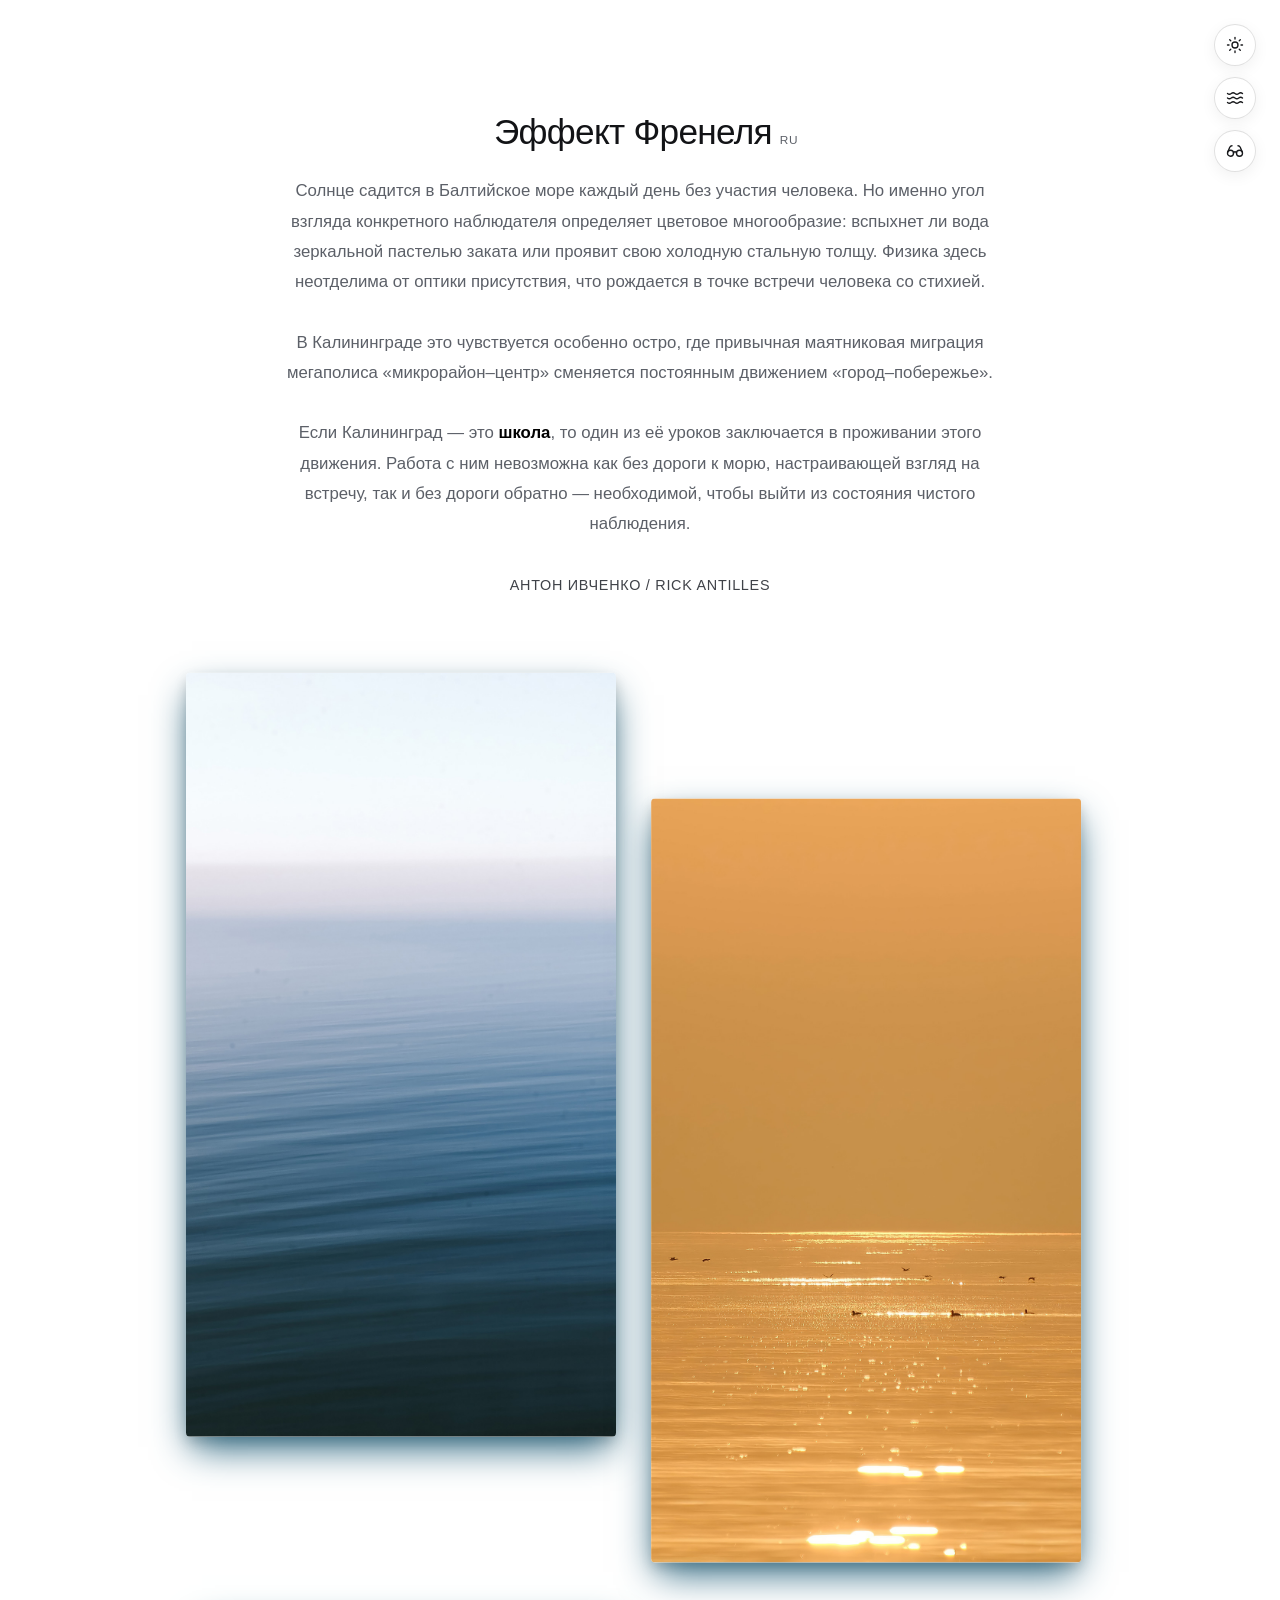
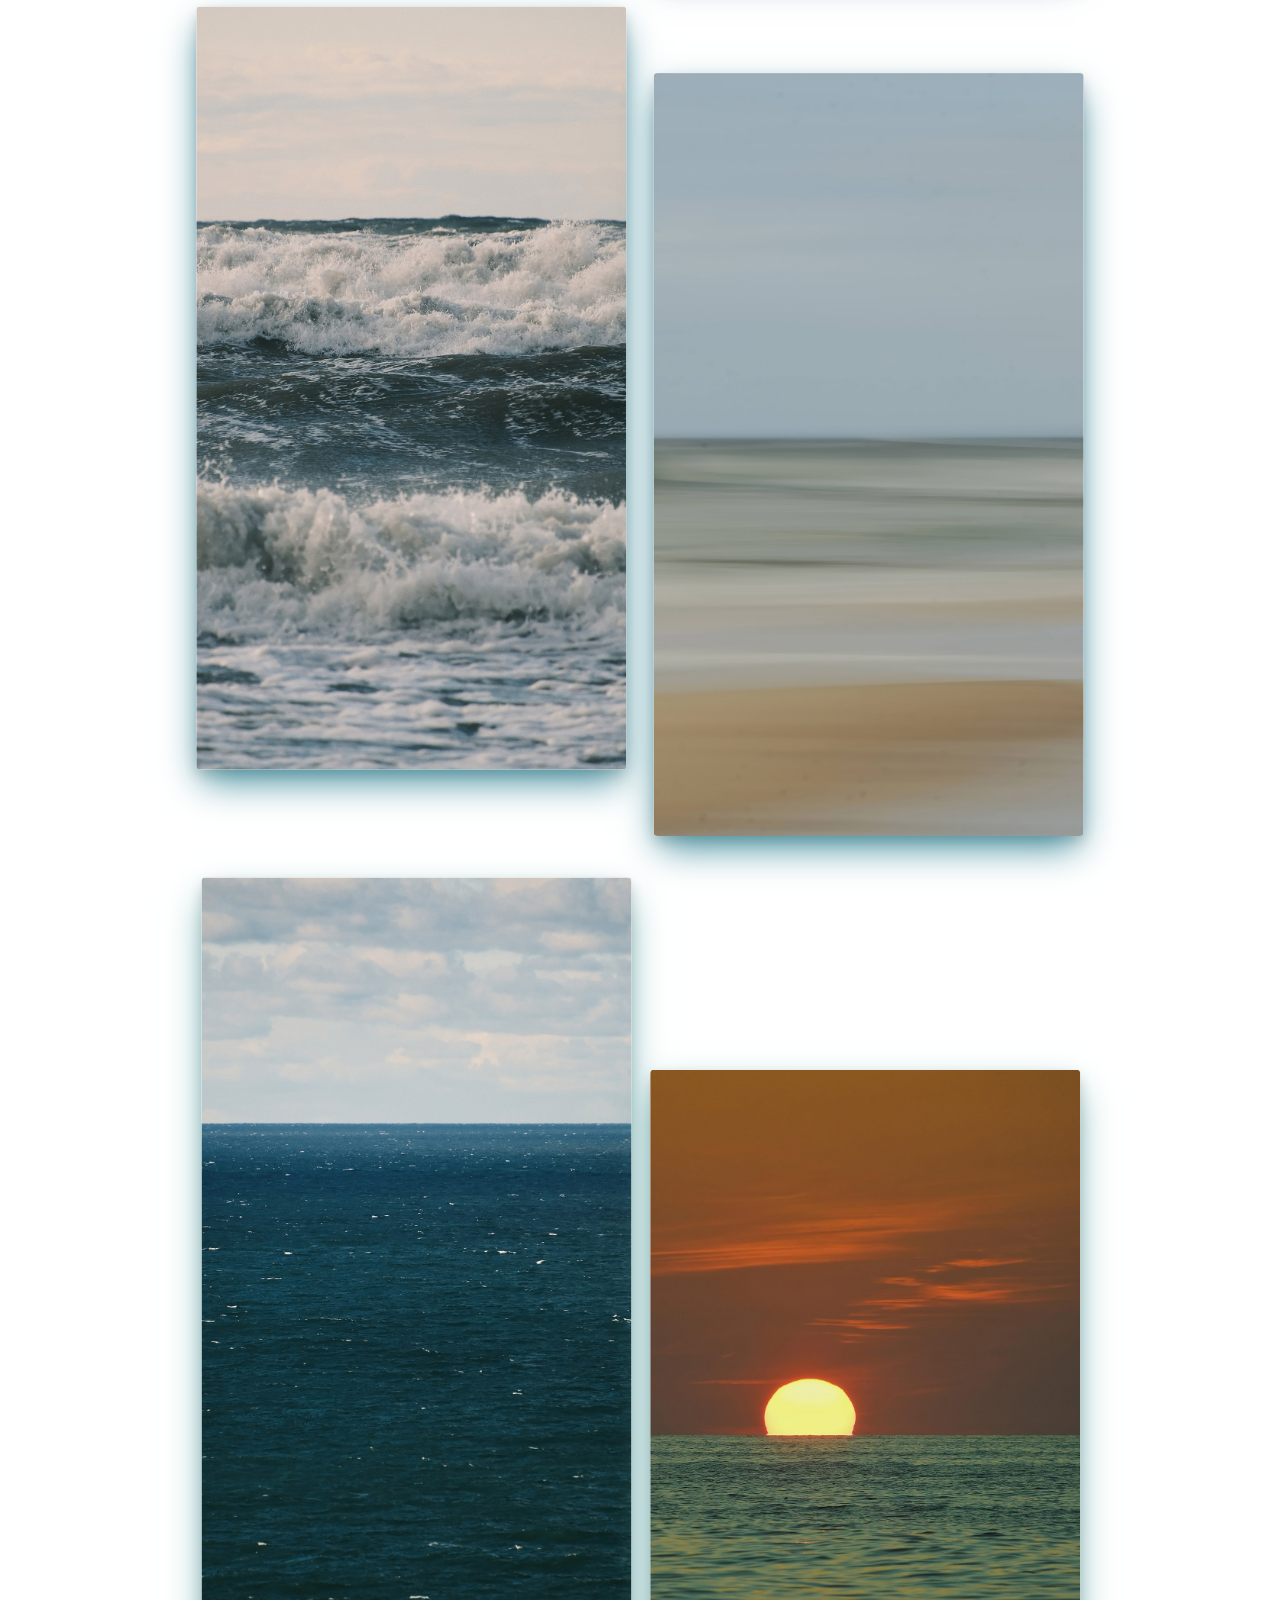
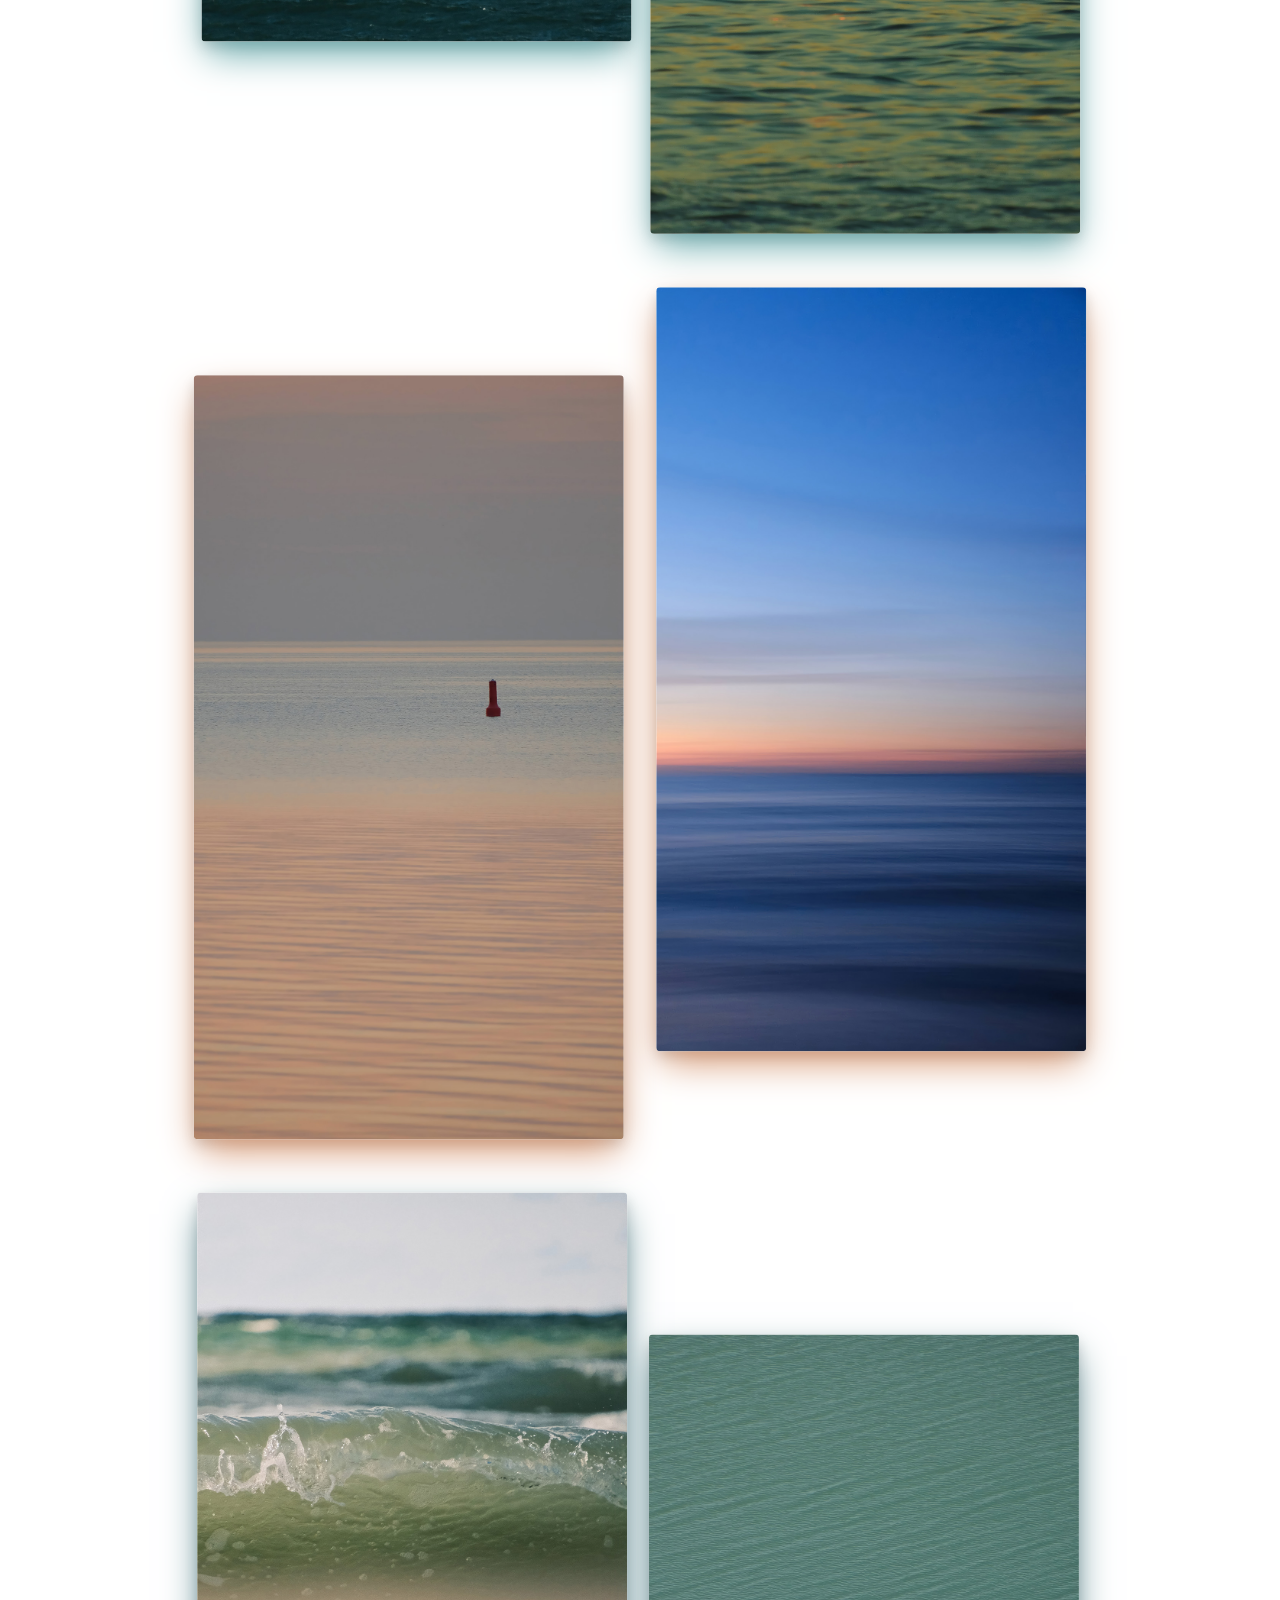
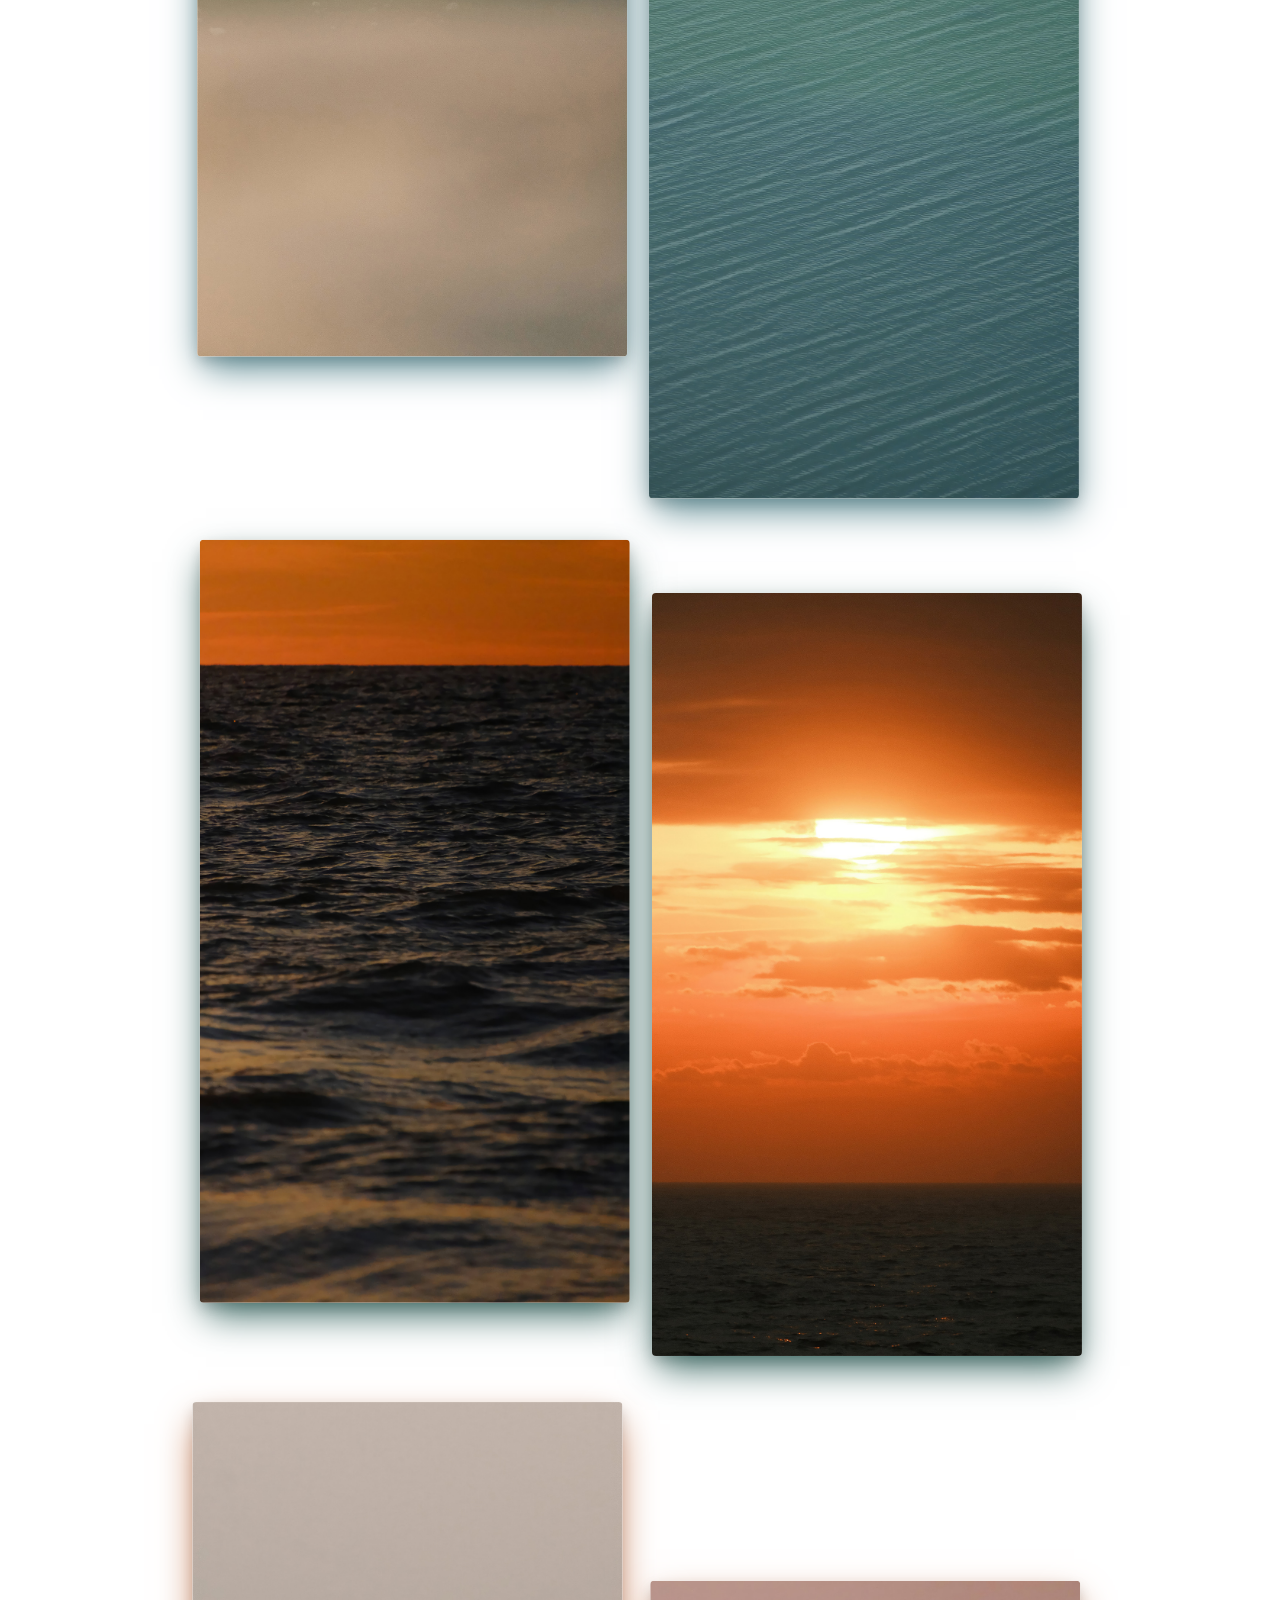
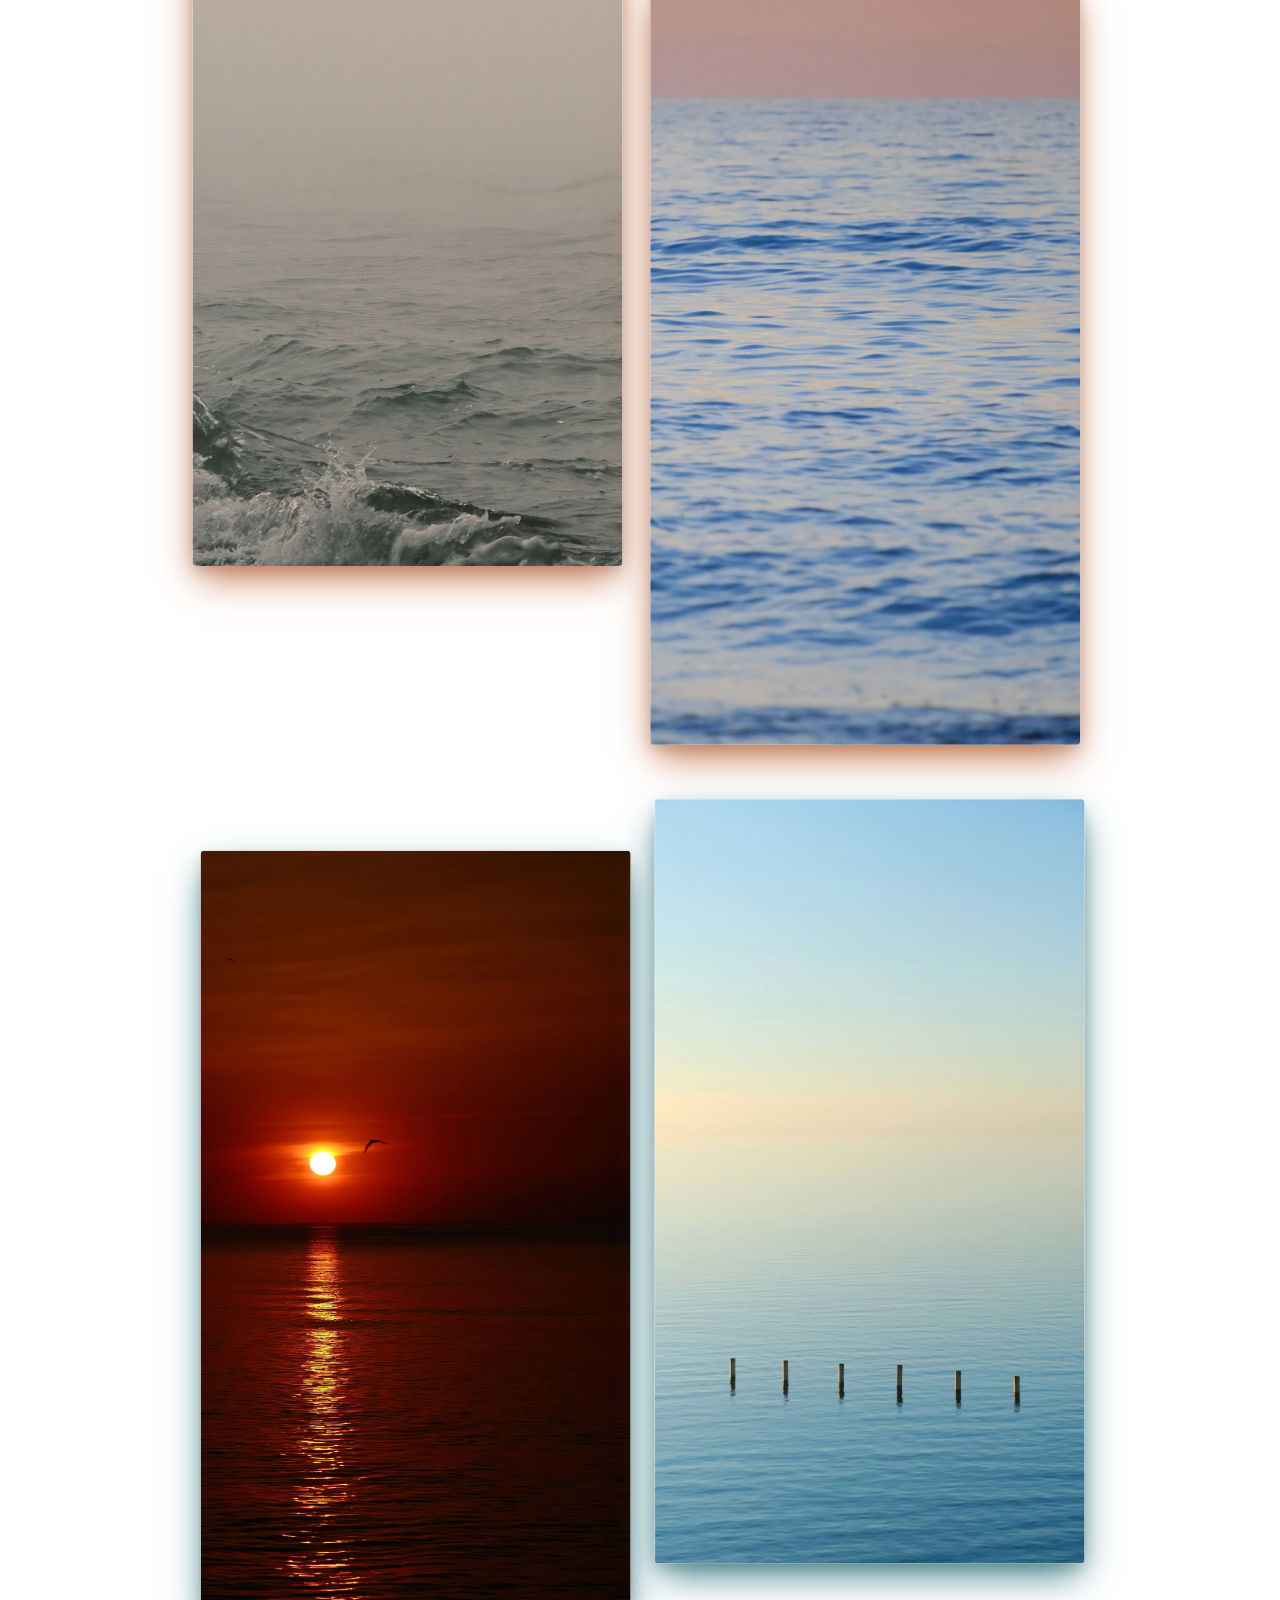
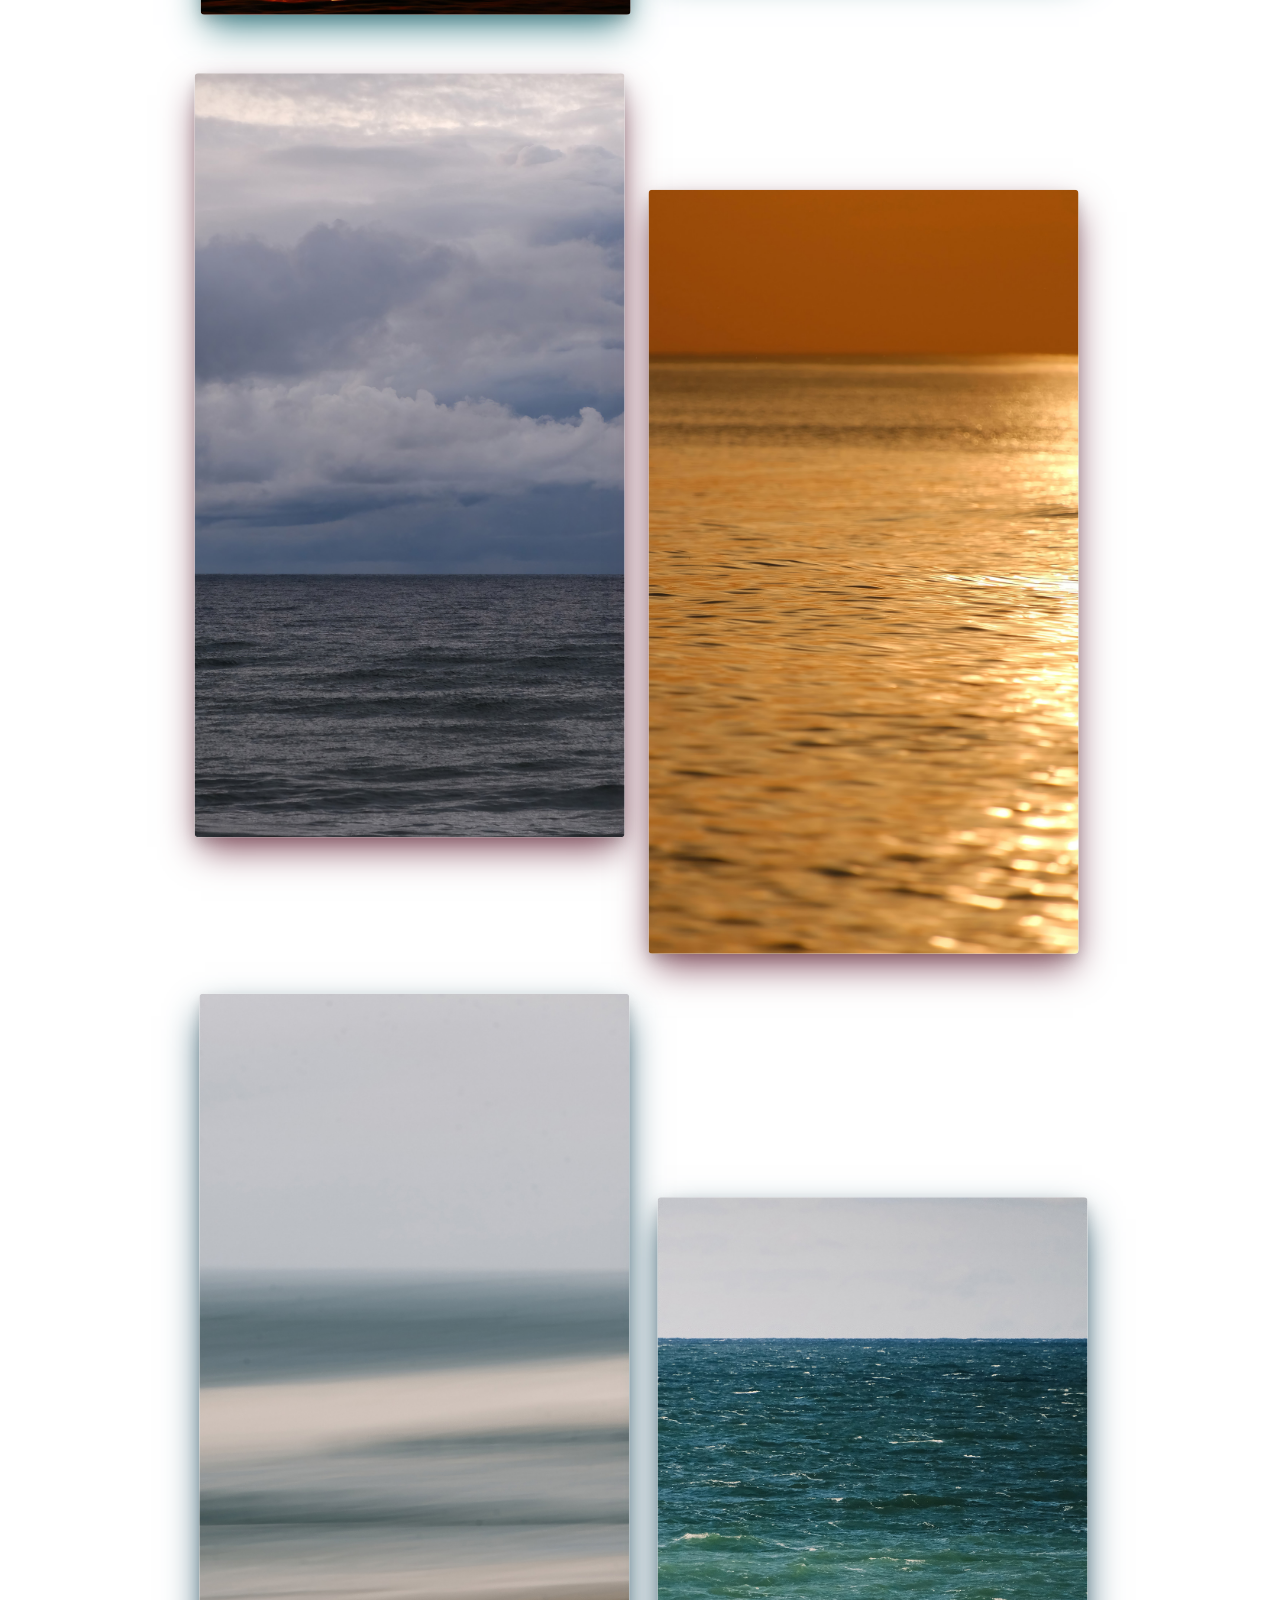
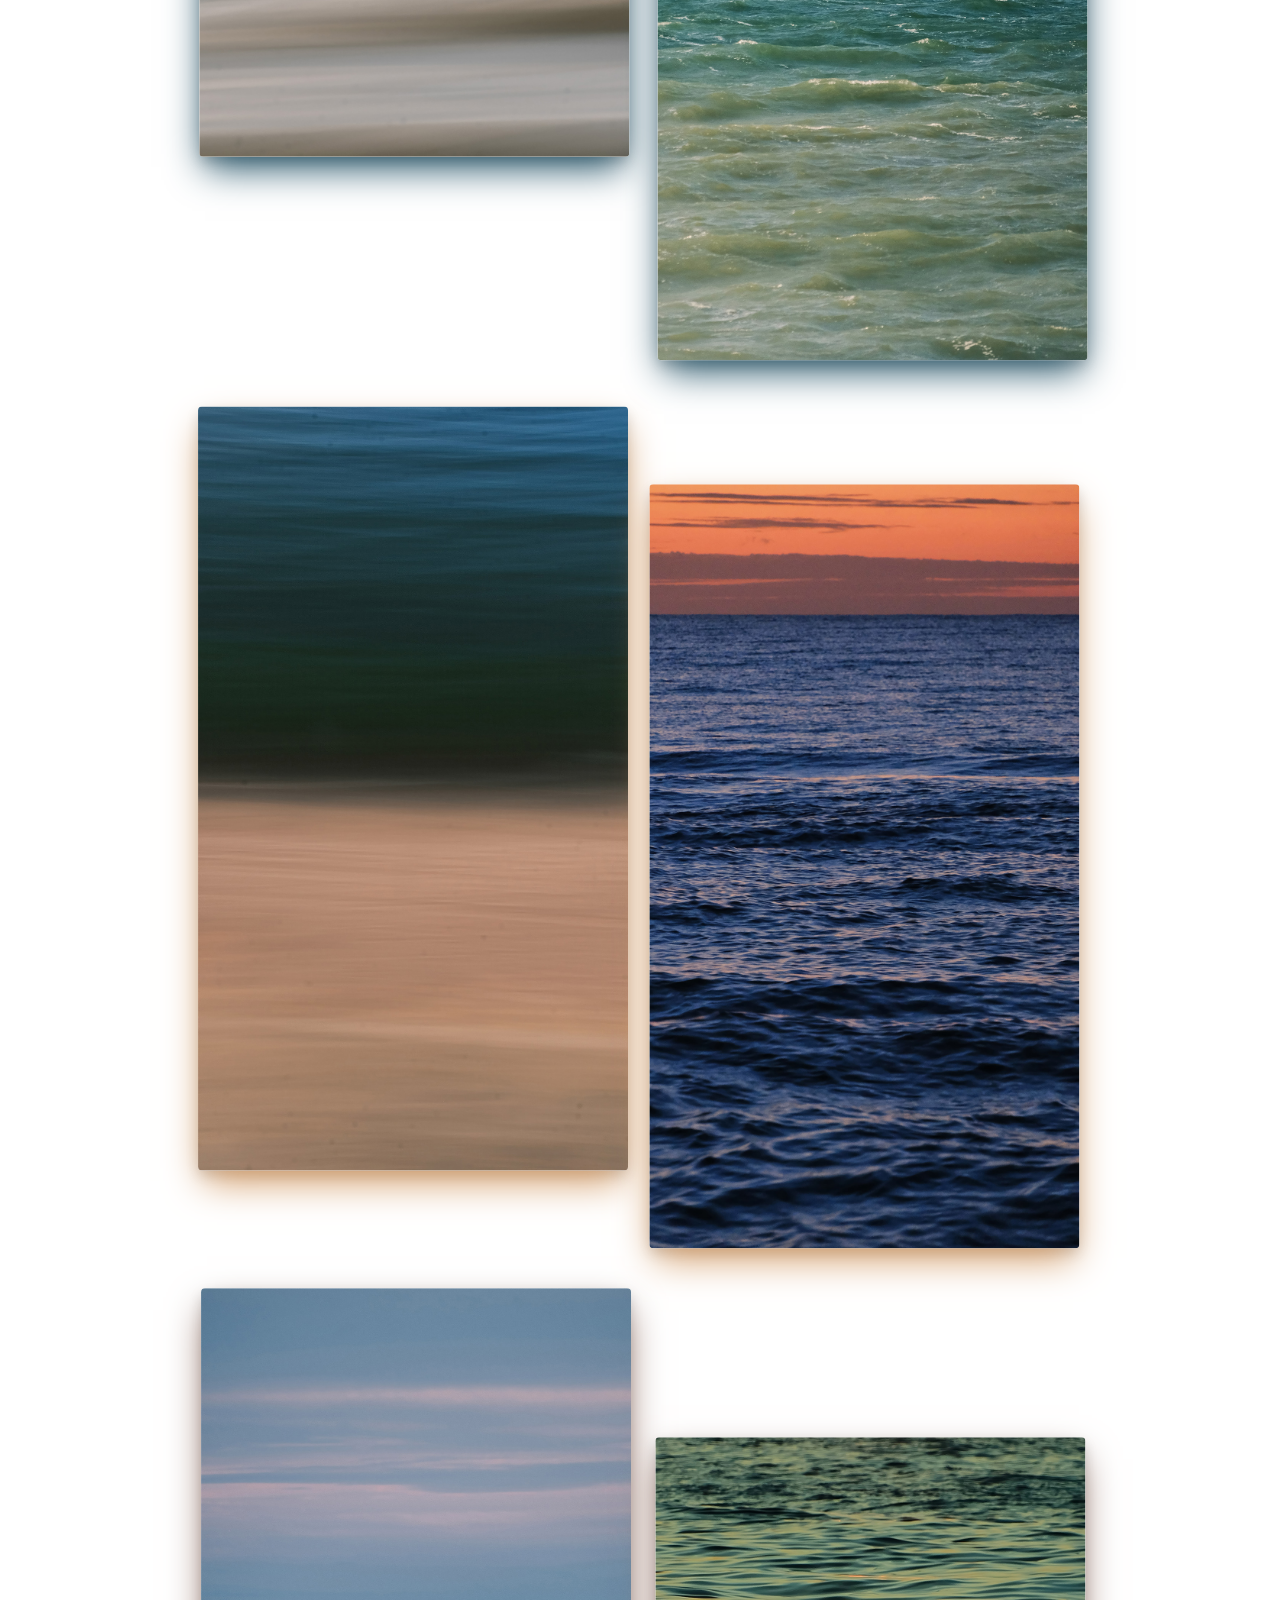
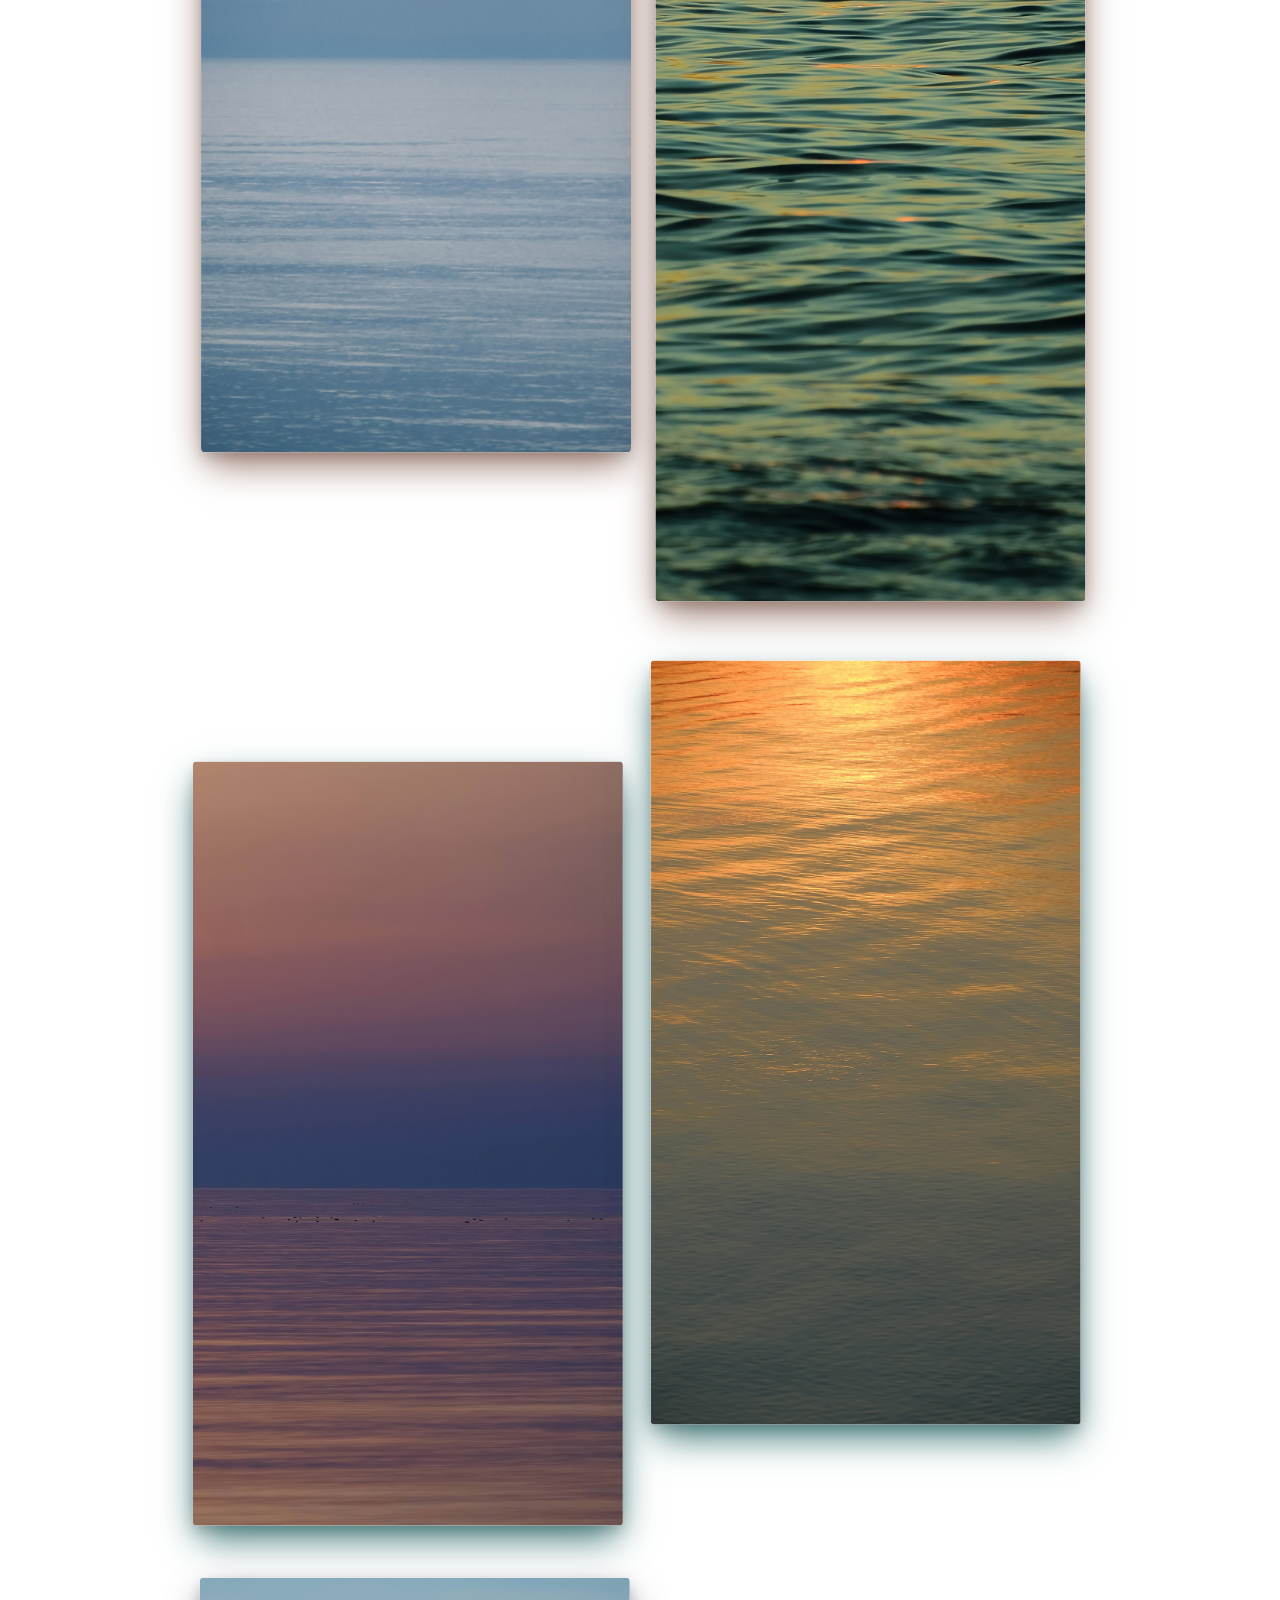
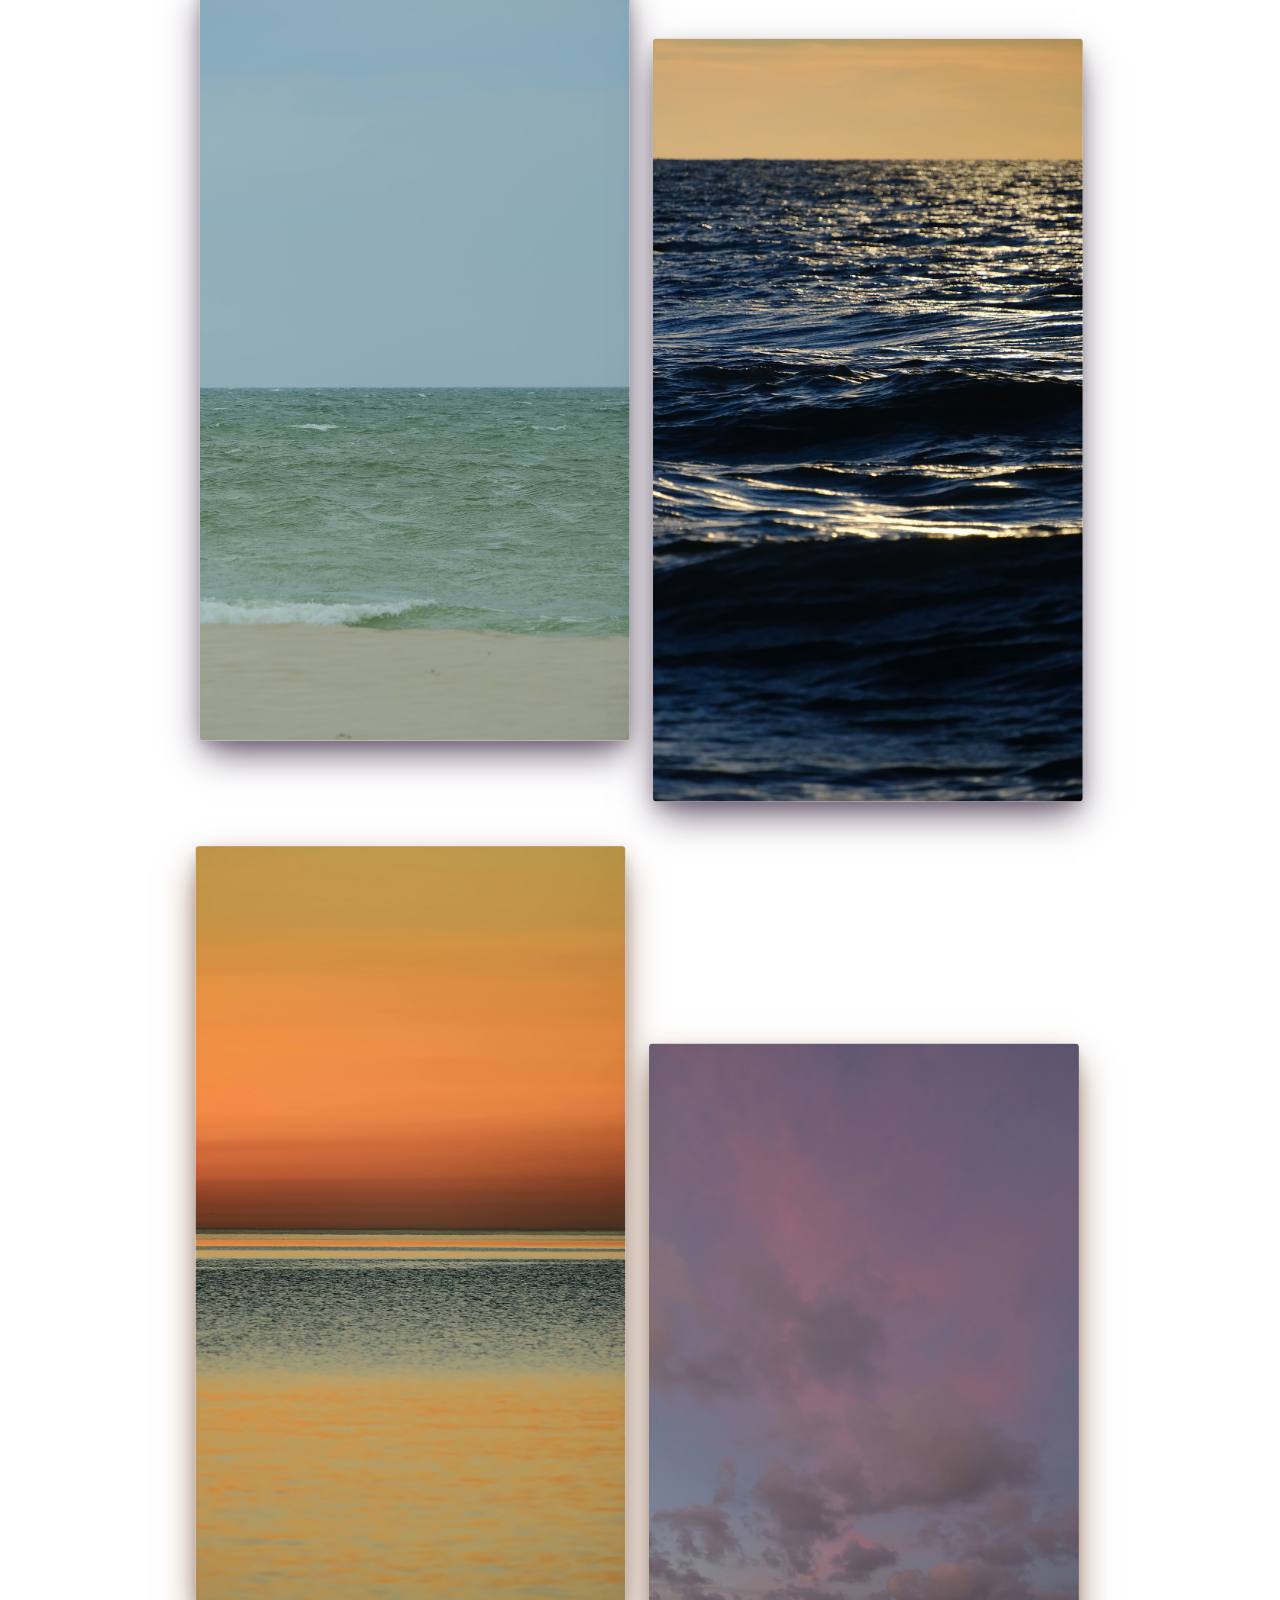
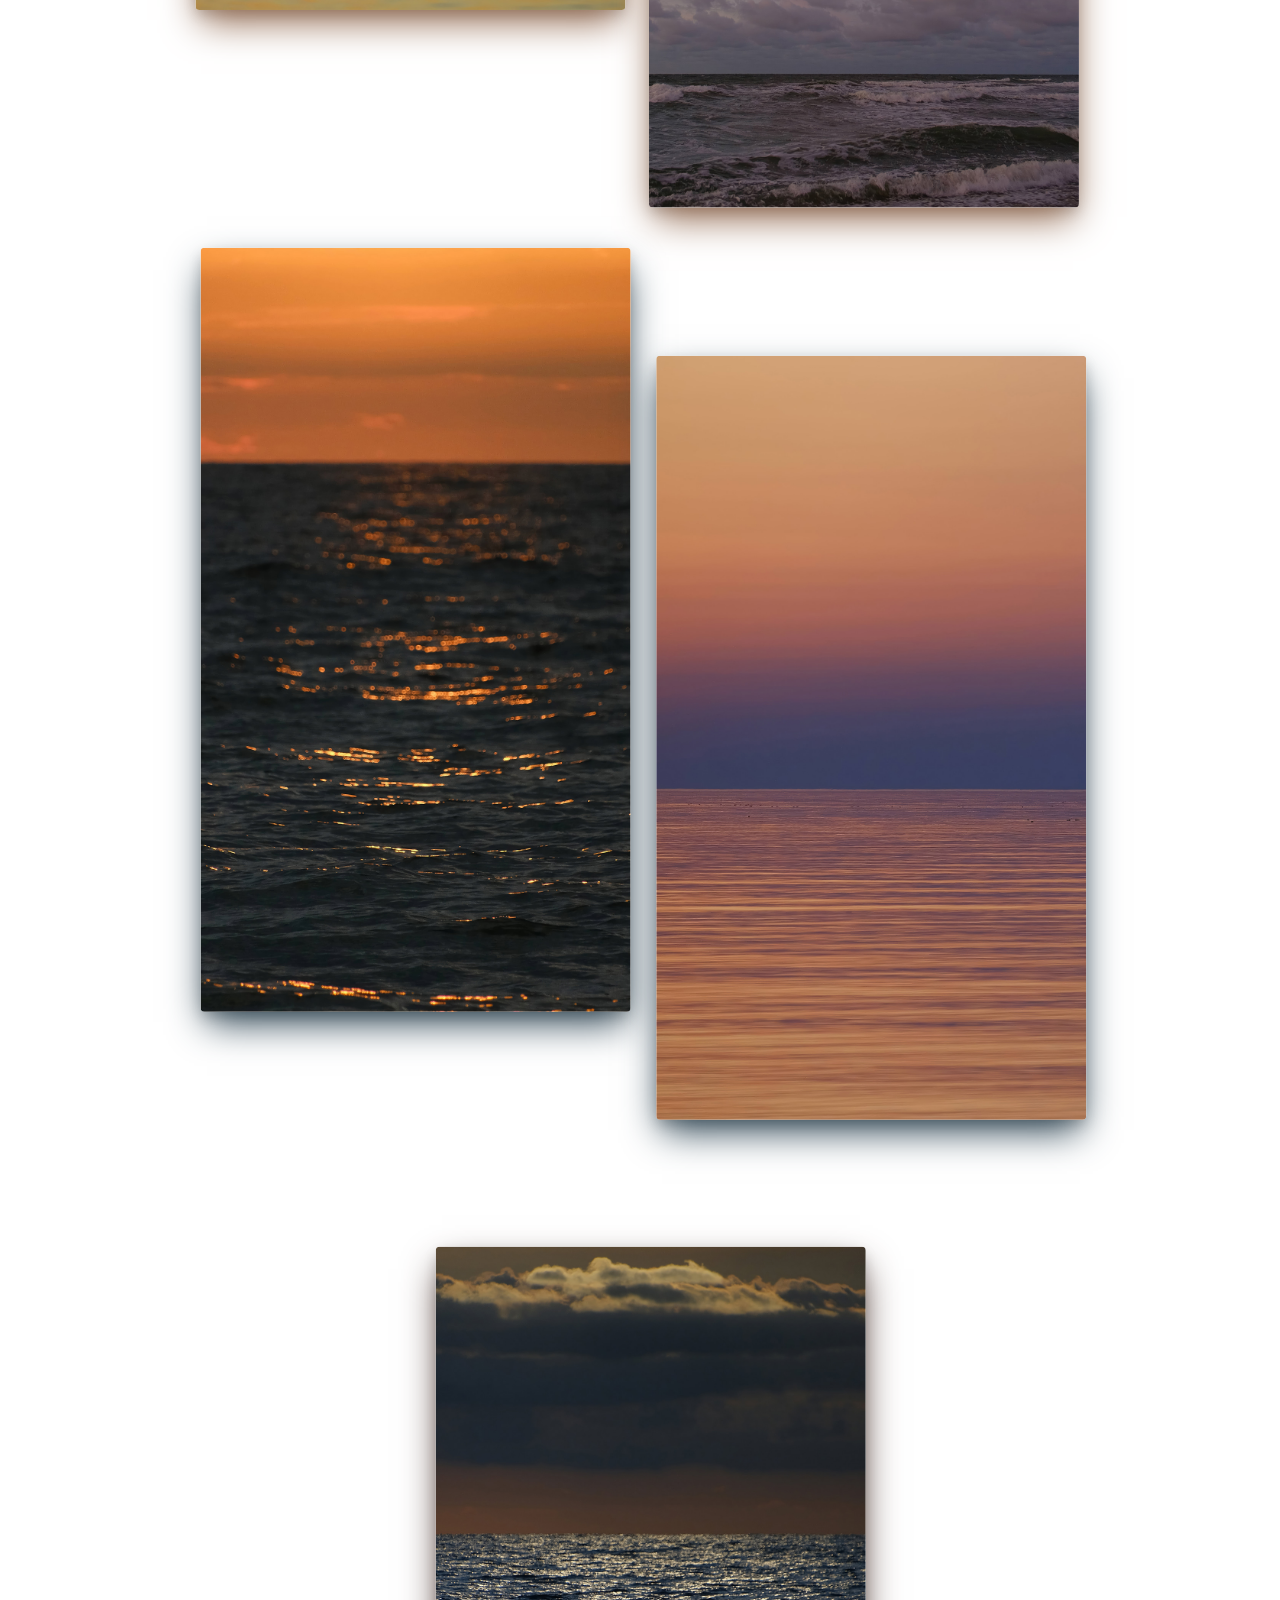
==== commit 84be70a3: "Update index.html" ====
--- a/index.html
+++ b/index.html
@@ -4,6 +4,54 @@
   <meta charset="UTF-8">
   <meta name="viewport" content="width=device-width, initial-scale=1.0">
   <title>Эффект Френеля</title>
+  <!-- SEO, Open Graph & Schema.org -->
+  <meta name="description" content="Эффект Френеля — цифровая фотогалерея и визуальное исследование света и цвета. Автор: Антон Ивченко / Rick Antilles.">
+  <meta name="keywords" content="фотогалерея, современная фотография, визуальное искусство, эффект френеля, Антон Ивченко, Rick Antilles">
+  <meta name="author" content="Anton Ivchenko / Rick Antilles">
+  
+  <meta property="og:title" content="Эффект Френеля — Фотогалерея">
+  <meta property="og:description" content="Цифровая фотогалерея и визуальное исследование света и цвета.">
+  <meta property="og:type" content="website">
+  <meta property="og:url" content="https://meftyster.github.io/Fresnel/">
+  <meta property="og:image" content="https://meftyster.github.io/Fresnel/images/BlueCoral-09.jpg">
+  
+  <meta name="twitter:card" content="summary_large_image">
+  <meta name="twitter:title" content="Эффект Френеля">
+  <meta name="twitter:description" content="Цифровая фотогалерея и визуальное исследование света и цвета.">
+  <meta name="twitter:image" content="https://meftyster.github.io/Fresnel/images/BlueCoral-09.jpg">
+
+  <!-- Фавиконки -->
+  <link rel="icon" href="favicon.ico" sizes="any">
+  <link rel="apple-touch-icon" href="apple-touch-icon.png">
+
+  <!-- Schema.org Structured Data -->
+  <script type="application/ld+json">
+  {
+    "@context": "https://schema.org",
+    "@type": "ImageGallery",
+    "name": "Эффект Френеля",
+    "alternateName": "The Fresnel Effect",
+    "description": "Цифровая фотогалерея и визуальное исследование света и цвета.",
+    "url": "https://meftyster.github.io/Fresnel/",
+    "image": "https://meftyster.github.io/Fresnel/images/BlueCoral-09.jpg",
+    "author": {
+      "@type": "Person",
+      "name": "Антон Ивченко",
+      "alternateName": "Rick Antilles",
+      "url": "https://t.me/RickAntilles"
+    },
+    "creator": {
+      "@type": "Person",
+      "name": "Антон Ивченко"
+    },
+    "genre": "Fine Art Photography",
+    "isPartOf": {
+      "@type": "WebSite",
+      "name": "Эффект Френеля",
+      "url": "https://meftyster.github.io/Fresnel/"
+    }
+  }
+  </script>
   <link rel="stylesheet" href="./styles.css?v=44">
   <script src="./gallery-core.js?v=5"></script>
 </head>
--- a/styles.css
+++ b/styles.css
@@ -1,18 +1,85 @@
-/* ==========================================
-   Основные переменные и сброс
-   ========================================== */
 :root {
-  --bg-color: #f5f5f7;
-  --text-color: #1d1d1f;
-  --text-dim: rgba(29, 29, 31, 0.6);
-  --accent-color: #0066cc;
-}
-
+  --bg-color: #ffffff;
+  --text-main: #18191c;
+  --text-dim: #5c6068;
+  --accent: #0f1012;
+  
+  --glass-bg: rgba(255, 255, 255, 0.42);
+  --glass-border: rgba(0, 0, 0, 0.12);
+  --glass-hover: rgba(255, 255, 255, 0.68);
+  --glass-hover-border: rgba(0, 0, 0, 0.22);
+  --ease-smooth: cubic-bezier(0.25, 1, 0.5, 1);
+}
+
+/* === СКРЫТИЕ ПОЛОСЫ ПРОКРУТКИ БЕЗ СКАЧКОВ UI === */
+html {
+  overflow-y: scroll;
+  scrollbar-width: none;
+  -ms-overflow-style: none;
+}
+
+html::-webkit-scrollbar,
+body::-webkit-scrollbar {
+  display: none;
+  width: 0;
+  height: 0;
+}
+
+body {
+  scrollbar-width: none;
+  -ms-overflow-style: none;
+}
+
+/* === ТЁМНЫЙ РЕЖИМ === */
 body.theme-dark {
-  --bg-color: #0c141c;
-  --text-color: #f5f5f7;
-  --text-dim: rgba(245, 245, 247, 0.6);
-  --accent-color: #2997ff;
+  --bg-color: #0b0c10;
+  --text-main: #e6e6e6;
+  --text-dim: #8a8d93;
+  --accent: #f3dfc0;
+  
+  --glass-bg: rgba(14, 16, 22, 0.35);
+  --glass-border: rgba(255, 255, 255, 0.12);
+  --glass-hover: rgba(24, 28, 38, 0.55);
+  --glass-hover-border: rgba(243, 223, 192, 0.35);
+  background-color: #0b0c10 !important;
+  color: var(--text-main);
+}
+
+body.theme-dark h1 {
+  color: #ffffff;
+}
+
+body.theme-dark .title-accent,
+body.theme-dark .highlight {
+  color: var(--accent);
+  font-weight: 400;
+}
+
+body.theme-dark .author-line {
+  color: var(--text-main);
+  opacity: 0.75;
+}
+
+body.theme-dark .site-footer {
+  color: var(--text-dim);
+}
+
+body.theme-dark .site-footer a {
+  color: var(--text-main);
+  font-weight: 400;
+}
+
+body.theme-dark .site-footer a:hover {
+  color: var(--accent);
+  text-decoration: none;
+}
+
+body.theme-dark .site-footer .footer-copyright {
+  opacity: 0.6;
+}
+
+body.theme-dark .modal {
+  background: rgba(10, 11, 14, 0.88);
 }
 
 * {
@@ -22,344 +89,350 @@
 }
 
 html, body {
+  background-color: var(--bg-color);
+  color: var(--text-main);
+  font-family: -apple-system, BlinkMacSystemFont, "Segoe UI", Roboto, Helvetica, Arial, sans-serif;
+  min-height: 100vh;
+  transition: background-color 0.3s ease, color 0.3s ease;
+}
+
+body.modal-open {
+  overflow: hidden !important;
+}
+
+/* === ПОТОКОВАЯ СТРАНИЦА === */
+body.page-stream {
+  background-color: #0b0c10;
+  color: #e6e6e6;
   width: 100%;
-  min-height: 100vh;
-  font-family: -apple-system, BlinkMacSystemFont, "SF Pro Text", "Helvetica Neue", Arial, sans-serif;
-  background-color: var(--bg-color);
-  color: var(--text-color);
-  transition: background 0.4s ease, color 0.4s ease;
-  overflow-x: hidden;
-}
-
-/* ==========================================
-   Шапка и описание
-   ========================================== */
-header {
-  max-width: 800px;
-  margin: 0 auto;
-  padding: 4rem 2rem 2rem 2rem;
-  text-align: left;
-}
-
-.title-row {
+  height: 100%;
+  overflow: hidden;
+  touch-action: none;
+  user-select: none;
+  -webkit-tap-highlight-color: transparent;
+}
+
+.stream-viewport {
+  position: relative;
+  width: 100vw;
+  height: 100vh;
+  overflow: hidden;
   display: flex;
-  align-items: baseline;
-  justify-content: space-between;
-  gap: 1rem;
-  margin-bottom: 1.5rem;
-}
-
-h1 {
-  font-size: clamp(2rem, 4vw, 3rem);
-  font-weight: 500;
-  letter-spacing: -0.02em;
-}
-
-.title-accent {
-  font-weight: 300;
-  opacity: 0.85;
-}
-
-.description {
-  font-size: 1.1rem;
-  line-height: 1.6;
-  font-weight: 400;
-  opacity: 0.85;
-}
-
-.highlight {
-  font-weight: 500;
-}
-
-.author-line {
-  display: inline-block;
-  margin-top: 1rem;
-  font-size: 0.95rem;
-  opacity: 0.65;
-}
-
-/* Переключатель языка RU / EN */
-.lang-switch-btn {
-  background: none;
-  border: none;
-  cursor: pointer;
-  font-family: inherit;
-  font-size: 0.95rem;
-  font-weight: 500;
-  color: var(--text-color);
-  opacity: 0.6;
-  transition: opacity 0.2s;
-  display: inline-flex;
-  gap: 0.3rem;
-}
-
-.lang-switch-btn:hover {
-  opacity: 1;
-}
-
-.lang-switch-btn .lang-en {
-  display: none;
-}
-
-.lang-switch-btn.is-eng .lang-ru {
-  display: none;
-}
-
-.lang-switch-btn.is-eng .lang-en {
-  display: inline;
-}
-
-/* ==========================================
-   Галерея (Сетка)
-   ========================================== */
-.gallery-grid {
-  max-width: 1200px;
-  margin: 2rem auto 6rem auto;
-  padding: 0 2rem;
+  justify-content: center;
+  align-items: flex-start;
+  cursor: grab;
+}
+
+.stream-viewport:active {
+  cursor: grabbing;
+}
+
+.stream-track {
+  position: absolute;
+  top: 0;
+  left: 0;
+  width: 100%;
   display: flex;
   flex-direction: column;
-  gap: 2.5rem;
-}
-
+  align-items: center;
+  will-change: transform;
+}
+
+.stream-group {
+  display: flex;
+  flex-wrap: wrap;
+  justify-content: center;
+  gap: 3.5rem 4rem;
+  max-width: 1200px;
+  width: 100%;
+  padding: 5rem 1.5rem;
+}
+
+/* === КАРТОЧКИ И ДИНАМИЧЕСКИЕ ТЕНИ ПОД КАРТИНКАМИ === */
+.photo-card,
 .photo-item {
-  width: 100%;
-  max-width: 680px;
-  margin-left: var(--offset, 0rem);
-  transform: translate3d(var(--x-offset, 0%), var(--y-nudge, 0%), 0);
-  transition: transform 0.6s cubic-bezier(0.16, 1, 0.3, 1);
-  cursor: pointer;
-  position: relative;
-}
-
-.photo-item:nth-child(even) {
-  align-self: flex-end;
-}
-
-.photo-item:nth-child(odd) {
-  align-self: flex-start;
-}
-
+  width: calc(50% - 2rem);
+  max-width: 500px;
+  margin-top: var(--offset, 0rem);
+  transform: translate(var(--x-offset, 0%), var(--y-nudge, 0%));
+  transition: transform 0.6s var(--ease-smooth);
+}
+
+.photo-card img,
 .photo-item img {
   width: 100%;
   height: auto;
   display: block;
   border-radius: 4px;
-  box-shadow: 0 20px 40px rgba(0, 0, 0, 0.12);
-  transition: transform 0.4s ease, box-shadow 0.4s ease;
-}
-
-.photo-item:hover img {
-  transform: scale(1.015);
-  box-shadow: 0 30px 60px var(--glow-color, rgba(0, 0, 0, 0.25));
-}
-
-/* ==========================================
-   Стриминговый режим (Stream)
-   ========================================== */
-body.page-stream {
-  margin: 0;
-  padding: 0;
-  height: 100vh;
-  overflow: hidden;
-}
-
-.stream-viewport {
-  width: 100vw;
-  height: 100vh;
-  overflow: hidden;
-  position: relative;
-}
-
-.stream-track {
-  width: 100%;
-  position: absolute;
-  top: 0;
-  left: 0;
-  display: flex;
-  flex-direction: column;
-  align-items: center;
-  gap: 3rem;
-  padding: 4rem 0;
-  will-change: transform;
-}
-
-.stream-group {
-  width: 100%;
-  max-width: 680px;
-  display: flex;
-  flex-direction: column;
-  gap: 3rem;
-}
-
-.photo-card {
-  width: 100%;
-  max-width: 680px;
-  margin-left: var(--offset, 0rem);
-  transform: translate3d(var(--x-offset, 0%), var(--y-nudge, 0%), 0);
+  box-shadow: 0 16px 36px -6px var(--glow-color, rgba(0, 0, 0, 0.4)), 0 6px 14px -2px rgba(0, 0, 0, 0.22);
   cursor: pointer;
-  position: relative;
-}
-
-.photo-card img {
-  width: 100%;
-  height: auto;
-  display: block;
-  border-radius: 4px;
-  box-shadow: 0 20px 40px rgba(0, 0, 0, 0.15);
-}
-
-/* ==========================================
-   Футер
-   ========================================== */
-.site-footer {
-  max-width: 800px;
-  margin: 0 auto;
-  padding: 4rem 2rem 6rem 2rem;
-  font-size: 0.95rem;
-  line-height: 1.6;
-  opacity: 0.7;
-}
-
-.footer-mode-link {
-  margin-bottom: 1rem;
-}
-
-.footer-glasses-icon {
-  width: 16px;
-  height: 16px;
-  display: inline-block;
-  vertical-align: -2px;
-  stroke: currentColor;
-  stroke-width: 2;
-  fill: none;
-}
-
-.site-footer a {
-  color: inherit;
-  text-decoration: underline;
-  text-underline-offset: 3px;
-  transition: opacity 0.2s;
-}
-
-.site-footer a:hover {
-  opacity: 1;
-}
-
-.footer-contacts {
-  margin-bottom: 1rem;
-}
-
-.footer-copyright {
-  font-size: 0.855rem;
-  opacity: 0.6;
-  letter-spacing: 0.03em;
-}
-
-/* ==========================================
-   Плавающие кнопки управления
-   ========================================== */
-.theme-toggle-btn,
+  transition: transform 0.4s var(--ease-smooth), box-shadow 0.4s var(--ease-smooth);
+}
+
+.photo-card img:hover,
+.photo-item img:hover {
+  transform: scale(1.02);
+  box-shadow: 0 24px 50px -6px var(--glow-color, rgba(0, 0, 0, 0.48)), 0 8px 18px -2px rgba(0, 0, 0, 0.26);
+}
+
+/* === ПЛАВАЮЩИЕ КНОПКИ === */
+.sound-btn,
 .pattern-btn,
 .stream-nav-btn,
-.scroll-top-btn,
 .back-btn,
-.sound-btn {
+.theme-toggle-btn,
+.scroll-top-btn {
   position: fixed;
-  bottom: 2rem;
   z-index: 100;
-  width: 48px;
-  height: 48px;
+  width: 42px;
+  height: 42px;
   border-radius: 50%;
-  background: rgba(255, 255, 255, 0.15);
-  backdrop-filter: blur(12px);
-  -webkit-backdrop-filter: blur(12px);
-  border: 1px solid rgba(255, 255, 255, 0.2);
-  cursor: pointer;
+  background: var(--glass-bg);
+  backdrop-filter: blur(16px) saturate(160%);
+  -webkit-backdrop-filter: blur(16px) saturate(160%);
+  border: 1px solid var(--glass-border);
+  box-shadow: inset 0 1px 1px rgba(255, 255, 255, 0.22), 0 4px 16px rgba(0, 0, 0, 0.06);
   display: flex;
   align-items: center;
   justify-content: center;
-  transition: opacity 0.3s ease, transform 0.2s ease, background 0.2s ease;
+  cursor: pointer;
+  color: var(--text-main);
+  text-decoration: none;
+  opacity: 1;
+  pointer-events: auto;
+  transform: translateY(0);
+  transition: opacity 0.35s var(--ease-smooth), transform 0.35s var(--ease-smooth), background-color 0.25s ease, border-color 0.25s ease, color 0.25s ease, box-shadow 0.25s ease;
+}
+
+.sound-btn:hover,
+.pattern-btn:hover,
+.stream-nav-btn:hover,
+.back-btn:hover,
+.theme-toggle-btn:hover,
+.scroll-top-btn:hover {
+  background: var(--glass-hover);
+  border-color: var(--glass-hover-border);
+  color: var(--accent);
+  box-shadow: inset 0 1px 2px rgba(255, 255, 255, 0.35), 0 6px 20px rgba(0, 0, 0, 0.1);
+}
+
+.sound-btn svg,
+.pattern-btn svg,
+.stream-nav-btn svg,
+.back-btn svg,
+.theme-toggle-btn svg,
+.scroll-top-btn svg {
+  width: 18px;
+  height: 18px;
+  stroke: currentColor;
+  stroke-width: 1.8;
+  stroke-linecap: round;
+  stroke-linejoin: round;
+  fill: none;
+  display: block;
+}
+
+.stream-nav-btn:not(.visible) {
   opacity: 0;
   pointer-events: none;
-}
-
-body.theme-dark .theme-toggle-btn,
-body.theme-dark .pattern-btn,
-body.theme-dark .stream-nav-btn,
-body.theme-dark .scroll-top-btn,
-body.theme-dark .back-btn,
-body.theme-dark .sound-btn {
-  background: rgba(0, 0, 0, 0.25);
-  border-color: rgba(255, 255, 255, 0.1);
-}
-
-.theme-toggle-btn.visible,
-.pattern-btn.visible,
-.stream-nav-btn.visible,
-.scroll-top-btn.visible,
-.back-btn.visible,
-.sound-btn.visible {
+  transform: translateY(-8px);
+}
+
+.scroll-top-btn {
+  top: 8.1rem;
+  right: 1.5rem;
+  opacity: 0;
+  pointer-events: none;
+  transform: translateY(8px);
+}
+
+.scroll-top-btn.visible {
   opacity: 1;
   pointer-events: auto;
-}
-
-.theme-toggle-btn:hover,
-.pattern-btn:hover,
-.stream-nav-btn:hover,
-.scroll-top-btn:hover,
-.back-btn:hover,
-.sound-btn:hover {
-  transform: scale(1.05);
-}
-
-/* Расположение плавающих кнопок в галерее */
-.theme-toggle-btn { left: 2rem; }
-.pattern-btn { left: calc(2rem + 60px); }
-.stream-nav-btn { right: 2rem; }
-.scroll-top-btn { right: 2rem; display: none; }
-.scroll-top-btn.visible { display: flex; }
-
-/* Кнопки на странице стрима */
-.back-btn { left: 2rem; }
-.sound-btn { right: 2rem; }
-
-/* Иконки внутри кнопок */
-.theme-toggle-btn svg,
-.pattern-btn svg,
-.stream-nav-btn svg,
-.scroll-top-btn svg,
-.back-btn svg,
-.sound-btn svg {
-  width: 22px;
-  height: 22px;
-  stroke: var(--text-color);
-  stroke-width: 2;
-  fill: none;
+  transform: translateY(0);
+}
+
+.theme-toggle-btn .icon-sun { display: block; }
+.theme-toggle-btn .icon-moon { display: none; }
+body.theme-dark .theme-toggle-btn .icon-sun { display: none; }
+body.theme-dark .theme-toggle-btn .icon-moon { display: block; }
+
+.theme-toggle-btn { top: 1.5rem; right: 1.5rem; }
+.pattern-btn { top: 4.8rem; right: 1.5rem; }
+.stream-nav-btn { top: 8.1rem; right: 1.5rem; }
+
+.back-btn { top: 1.5rem; right: 1.5rem; left: auto; }
+.page-stream .sound-btn { top: 4.8rem; right: 1.5rem; background: rgba(14, 16, 22, 0.35); border-color: rgba(255, 255, 255, 0.12); color: #e6e6e6; }
+.page-stream .back-btn { background: rgba(14, 16, 22, 0.35); border-color: rgba(255, 255, 255, 0.12); color: #e6e6e6; }
+.sound-btn { top: 1.5rem; right: 1.5rem; }
+
+.sound-btn .icon-sound { display: none; }
+.sound-btn .icon-mute { display: block; }
+.sound-btn.playing .icon-sound { display: block; }
+.sound-btn.playing .icon-mute { display: none; }
+
+/* === ШАПКА И ЗАГОЛОВОК === */
+header {
+  max-width: 900px;
+  margin: 0 auto;
+  padding: 7rem 1.5rem 3rem 1.5rem;
+  text-align: center;
+}
+
+.title-row {
+  display: inline-flex;
+  align-items: baseline;
+  justify-content: center;
+  flex-wrap: nowrap;
+  max-width: 100%;
+  margin-bottom: 1.5rem;
+}
+
+h1 {
+  font-size: 2.2rem;
+  font-weight: 300;
+  line-height: 1.15;
+  letter-spacing: -0.02em;
+  margin: 0;
+  padding: 0;
+  color: #121316;
+  display: inline-flex;
+  align-items: baseline;
+  justify-content: center;
+  min-width: 0;
+}
+
+.title-text-box {
+  display: inline-block;
+  width: 290px;
+  text-align: right;
+  white-space: nowrap;
+}
+
+.title-accent,
+.highlight {
+  color: #000000;
+  font-weight: 600;
+}
+
+/* === ТЕКСТОВЫЙ ПЕРЕКЛЮЧАТЕЛЬ RU / EN === */
+.lang-switch-btn {
+  background: none;
+  border: none;
+  padding: 0;
+  margin: 0 0 0 0.5rem;
+  vertical-align: baseline;
+  flex-shrink: 0;
+  font-size: 0.74em;
+  font-weight: 400;
+  letter-spacing: 0.05em;
+  color: var(--text-dim);
+  cursor: pointer;
+  outline: none;
+  transition: color 0.25s ease;
+}
+
+.lang-switch-btn .lang-ru { display: inline; }
+.lang-switch-btn .lang-en { display: none; }
+.lang-switch-btn.is-eng .lang-ru { display: none; }
+.lang-switch-btn.is-eng .lang-en { display: inline; }
+
+.lang-switch-btn:hover,
+.lang-switch-btn:active,
+.lang-switch-btn:focus {
+  color: var(--accent);
+}
+
+.description {
+  font-size: 1.05rem;
+  line-height: 1.8;
+  color: var(--text-dim);
+  max-width: 720px;
+  margin: 0 auto;
+}
+
+.author-line {
+  display: inline-block;
+  font-size: 0.9rem;
+  letter-spacing: 0.05em;
+  text-transform: uppercase;
+  color: #2b2e35;
+  opacity: 0.9;
+}
+
+/* === СЕТКА ФОТОГРАФИЙ === */
+.gallery-grid {
+  display: flex;
+  flex-wrap: wrap;
+  justify-content: center;
+  gap: 4rem 4.5rem;
+  max-width: 1200px;
+  margin: 0 auto;
+  padding: 2rem 1.5rem 6rem 1.5rem;
+}
+
+/* === ФУТЕР === */
+.site-footer {
+  text-align: center;
+  padding: 4rem 1.5rem 6rem 1.5rem;
+  color: #636770;
+  font-size: 0.95rem;
+  line-height: 1.8;
+}
+
+.site-footer a {
+  color: #111215;
+  font-weight: 500;
+  text-decoration: none !important;
+  transition: color 0.25s ease;
+}
+
+.site-footer a:hover {
+  color: #000000 !important;
+  text-decoration: none !important;
+}
+
+.footer-mode-link {
+  margin-bottom: 2rem;
+  font-size: 0.95rem;
+  letter-spacing: 0.03em;
+}
+
+.footer-glasses-icon {
+  width: 15px;
+  height: 15px;
+  stroke: currentColor;
+  stroke-width: 1.8;
   stroke-linecap: round;
   stroke-linejoin: round;
-}
-
-.icon-moon { display: none; }
-body.theme-dark .icon-sun { display: none; }
-body.theme-dark .icon-moon { display: block; }
-
-.sound-btn .icon-sound { display: none; }
-.sound-btn.playing .icon-mute { display: none; }
-.sound-btn.playing .icon-sound { display: block; }
-
-/* ==========================================
-   Модальное окно с подписью
-   ========================================== */
+  fill: none;
+  display: inline-block;
+  vertical-align: -2px;
+  margin: 0 0.35rem;
+  transition: stroke 0.25s ease, transform 0.25s ease;
+}
+
+.footer-mode-link a:hover .footer-glasses-icon {
+  transform: scale(1.1);
+}
+
+.footer-contacts {
+  margin-bottom: 1.5rem;
+}
+
+.footer-copyright {
+  font-size: 0.85rem;
+  opacity: 0.75;
+}
+
+/* === МОДАЛЬНОЕ ОКНО С ПОДПИСЬЮ === */
 .modal {
   position: fixed;
-  top: 0;
-  left: 0;
-  width: 100vw;
-  height: 100vh;
-  background: rgba(0, 0, 0, 0.85);
-  backdrop-filter: blur(20px);
-  -webkit-backdrop-filter: blur(20px);
+  inset: 0;
   z-index: 1000;
+  background: rgba(255, 255, 255, 0.94);
+  backdrop-filter: blur(16px);
+  -webkit-backdrop-filter: blur(16px);
   display: flex;
   flex-direction: column;
   align-items: center;
@@ -367,7 +440,7 @@
   padding: 2rem;
   opacity: 0;
   pointer-events: none;
-  transition: opacity 0.35s ease;
+  transition: opacity 0.35s var(--ease-smooth);
 }
 
 .modal.active {
@@ -380,7 +453,13 @@
   max-height: 80vh;
   object-fit: contain;
   border-radius: 4px;
-  box-shadow: 0 30px 60px rgba(0, 0, 0, 0.4);
+  box-shadow: 0 25px 60px rgba(0, 0, 0, 0.8);
+  transform: scale(0.96);
+  transition: transform 0.35s var(--ease-smooth);
+}
+
+.modal.active img {
+  transform: scale(1);
 }
 
 .modal-caption {
@@ -388,12 +467,166 @@
   font-family: inherit;
   font-size: 0.9rem;
   letter-spacing: 0.08em;
-  color: rgba(255, 255, 255, 0.75);
+  color: var(--text-dim);
   text-align: center;
   pointer-events: none;
   text-transform: lowercase;
 }
 
-body.modal-open {
-  overflow: hidden;
-}
+/* === АДАПТИВНОСТЬ: 1280px - 769px === */
+@media (max-width: 1280px) and (min-width: 769px) {
+  .gallery-grid,
+  .stream-group {
+    max-width: 1060px;
+    padding-left: 3.5rem;
+    padding-right: 3.5rem;
+    gap: 3.5rem 3rem;
+  }
+
+  .photo-item,
+  .photo-card {
+    width: calc(50% - 1.5rem);
+    max-width: 430px;
+  }
+}
+
+/* === АДАПТИВНОСТЬ: ДО 768px === */
+@media (max-width: 768px) {
+  header {
+    text-align: left;
+    padding: 1.5rem 5rem 2.5rem 2rem;
+    max-width: 480px;
+    margin: 0 auto;
+  }
+
+  .title-row {
+    margin-bottom: 1.25rem;
+    justify-content: flex-start;
+  }
+
+  h1 {
+    font-size: 1.85rem;
+    justify-content: flex-start;
+  }
+
+  .title-text-box {
+    width: auto;
+    max-width: 100%;
+    text-align: left;
+    white-space: normal;
+  }
+
+  .lang-switch-btn {
+    margin-left: 0.5rem;
+  }
+
+  .scroll-top-btn {
+    top: 8.1rem;
+    right: 1.5rem;
+  }
+
+  .description {
+    font-size: 0.95rem;
+    line-height: 1.7;
+    text-align: left;
+    max-width: 100%;
+    margin: 0;
+    text-wrap: pretty;
+  }
+
+  .author-line {
+    font-size: 0.82rem;
+    margin-top: 0.5rem;
+  }
+
+  .gallery-grid,
+  .stream-group {
+    gap: 3.5rem 0;
+    padding-top: 1.5rem;
+    padding-left: 2rem;
+    padding-right: 2rem;
+    max-width: 480px;
+    margin: 0 auto;
+  }
+
+  .photo-item,
+  .photo-card {
+    width: 100%;
+    max-width: 100%;
+    margin-top: 0 !important;
+  }
+
+  .photo-item:first-child,
+  .photo-card:first-child {
+    transform: translate(0, var(--y-nudge, 0%)) !important;
+  }
+
+  .site-footer {
+    padding: 3.5rem 2rem 5rem 2rem;
+  }
+}
+
+/* === АДАПТИВНОСТЬ: ДО 480px === */
+@media (max-width: 480px) {
+  header {
+    padding-top: 1.5rem;
+    padding-left: 1.5rem;
+    padding-right: 5rem;
+    max-width: 100%;
+    margin: 0;
+  }
+
+  .title-row {
+    margin-bottom: 1rem;
+    justify-content: flex-start;
+  }
+
+  h1 {
+    font-size: 1.5rem;
+    justify-content: flex-start;
+  }
+
+  .title-text-box {
+    width: auto;
+    max-width: 100%;
+    text-align: left;
+    white-space: normal;
+  }
+
+  .lang-switch-btn {
+    margin-left: 0.4rem;
+  }
+
+  .description {
+    font-size: 12px;
+    line-height: 1.6;
+    text-align: left;
+  }
+
+  .author-line {
+    font-size: 11px;
+  }
+
+  .gallery-grid,
+  .stream-group {
+    display: flex;
+    flex-direction: column;
+    align-items: flex-start;
+    padding-left: 1.5rem;
+    padding-right: 1.5rem;
+    max-width: 100%;
+    margin: 0;
+  }
+
+  .photo-item,
+  .photo-card {
+    width: 75%;
+    max-width: 75%;
+    margin-top: 0 !important;
+  }
+
+  .photo-item:first-child,
+  .photo-card:first-child {
+    transform: translate(0, var(--y-nudge, 0%)) !important;
+  }
+}
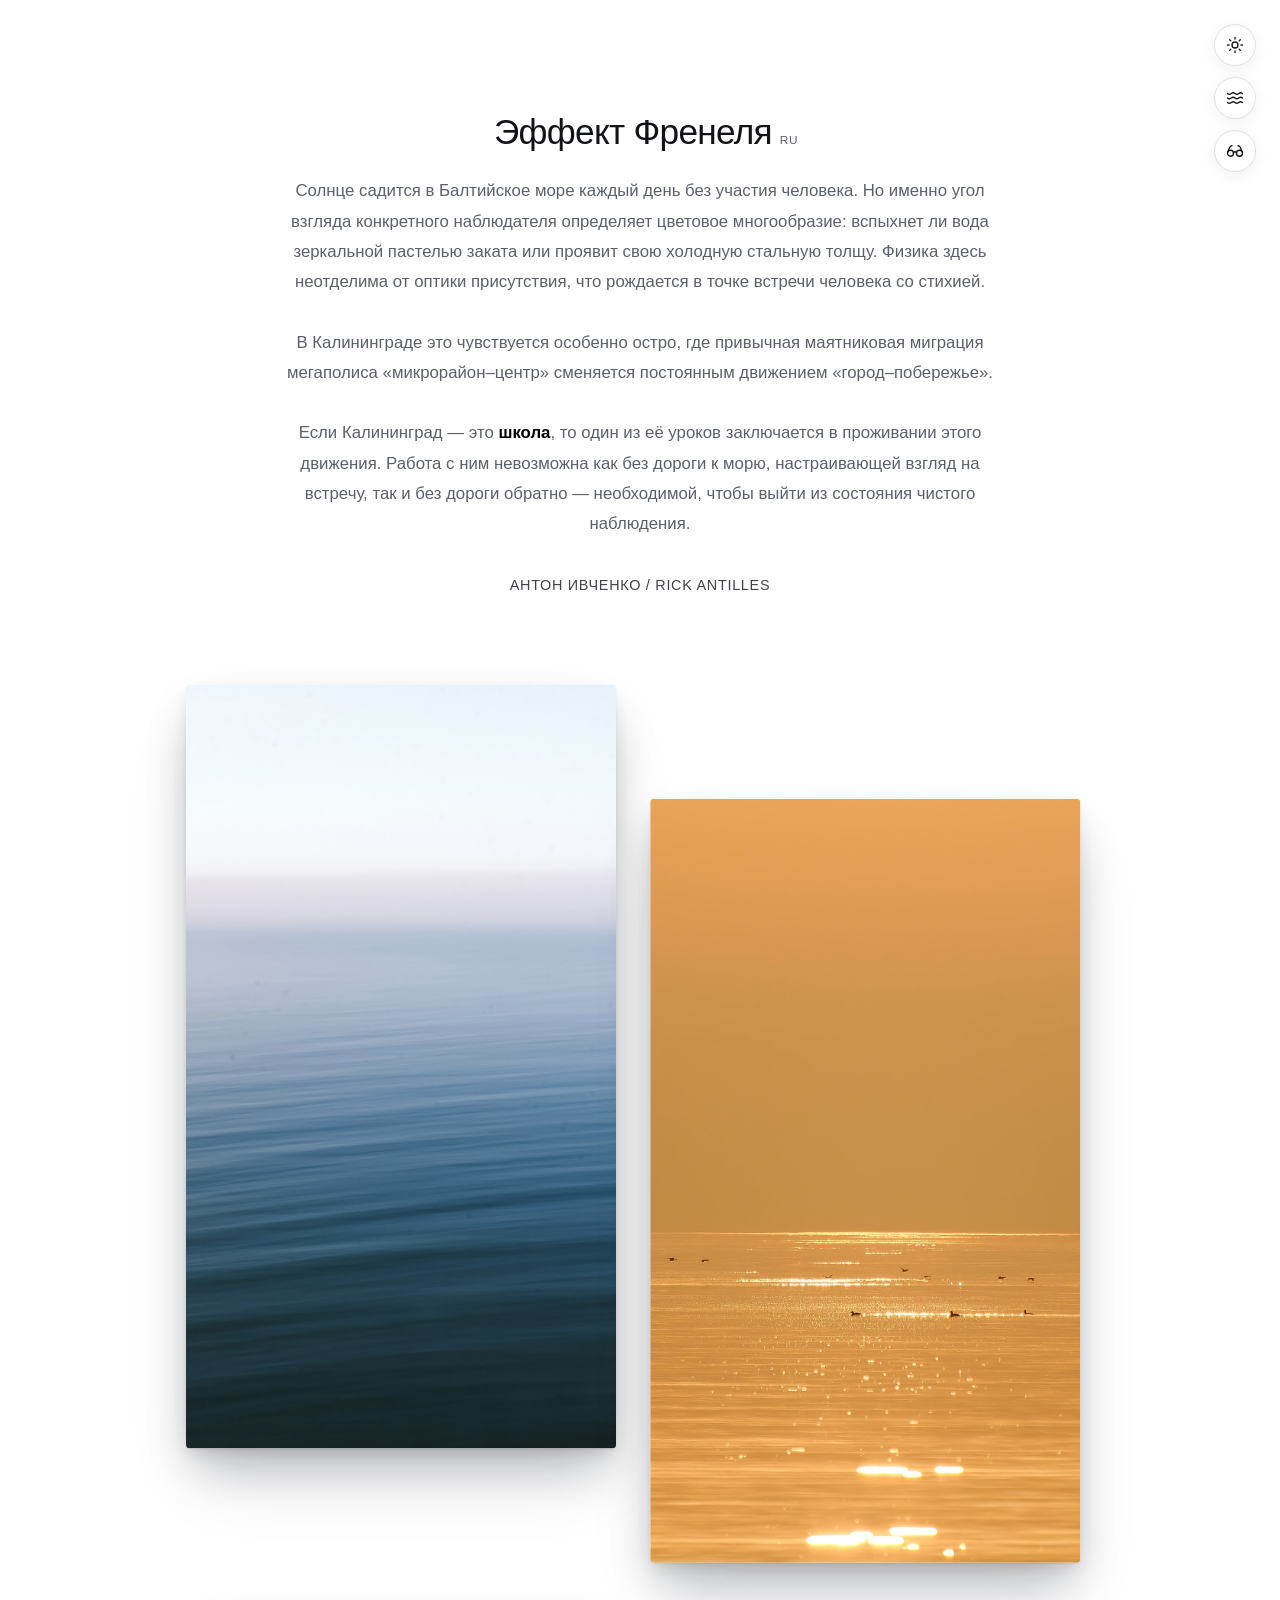
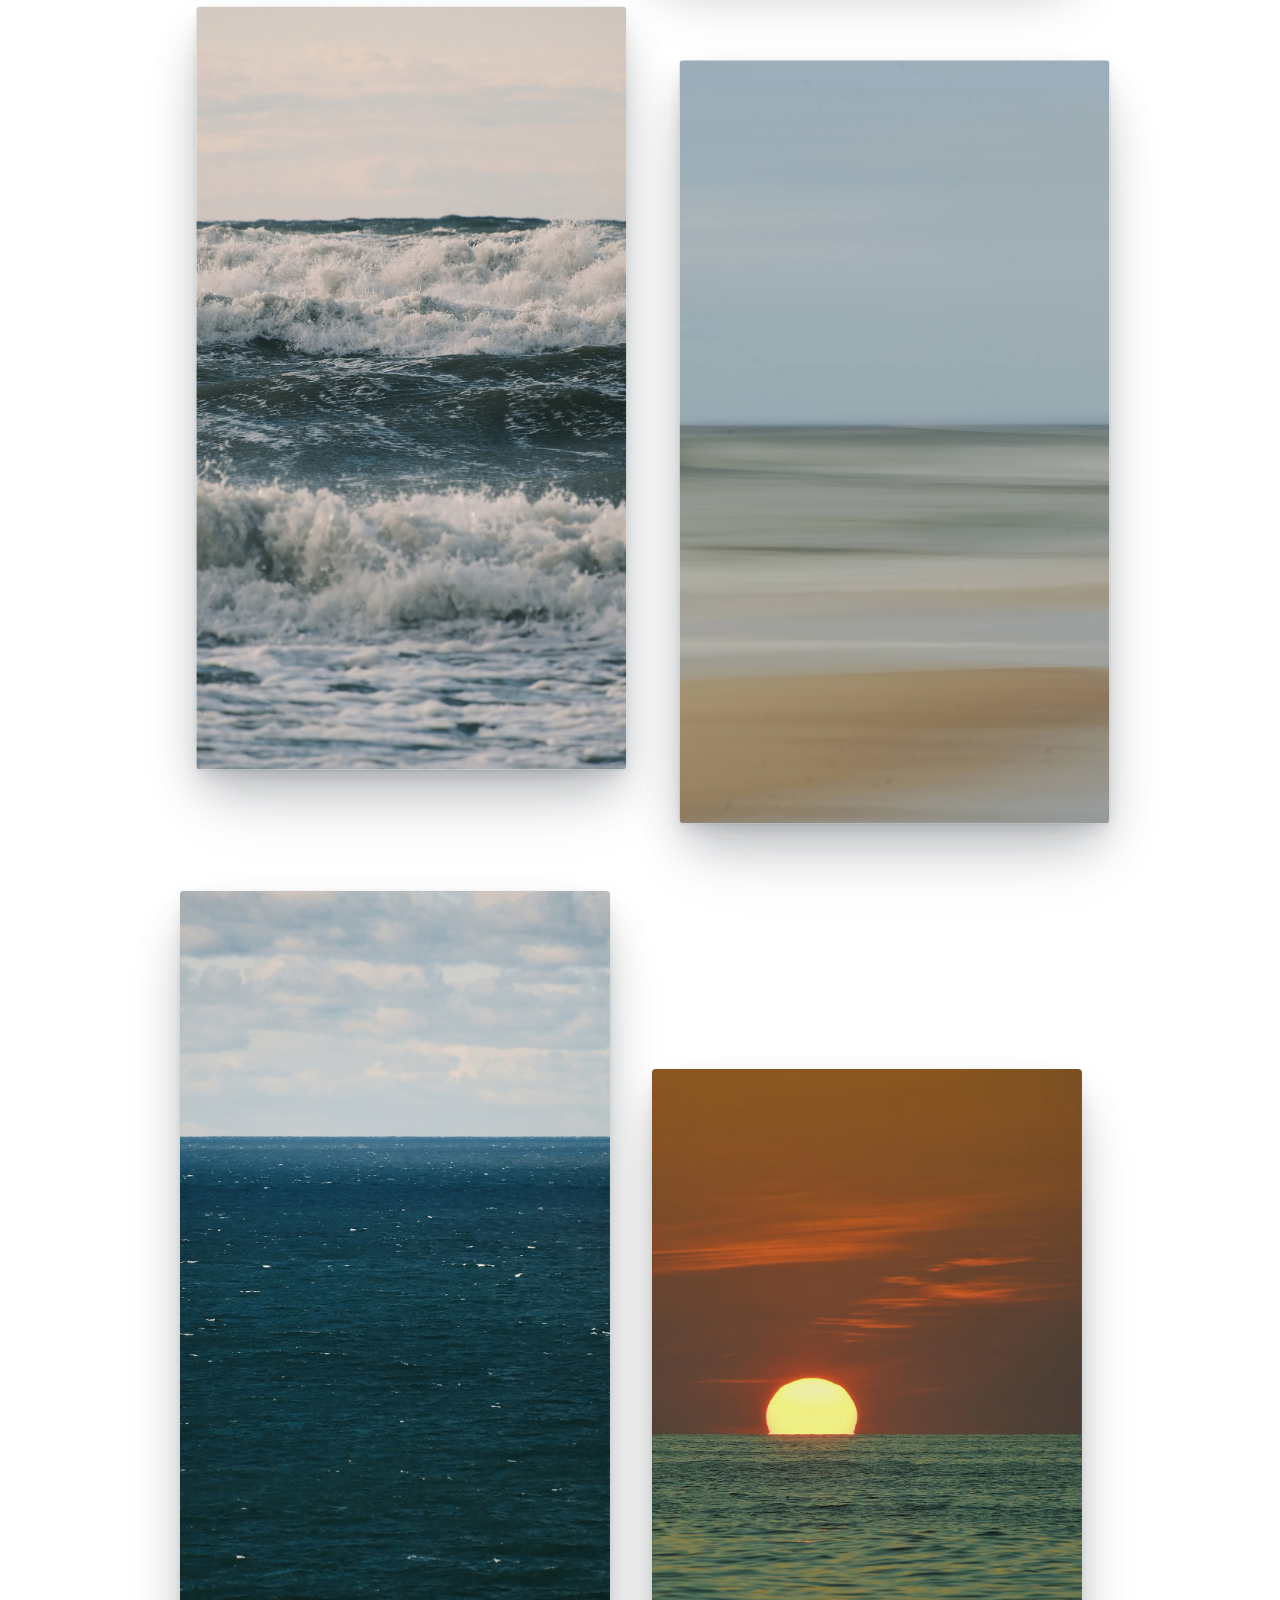
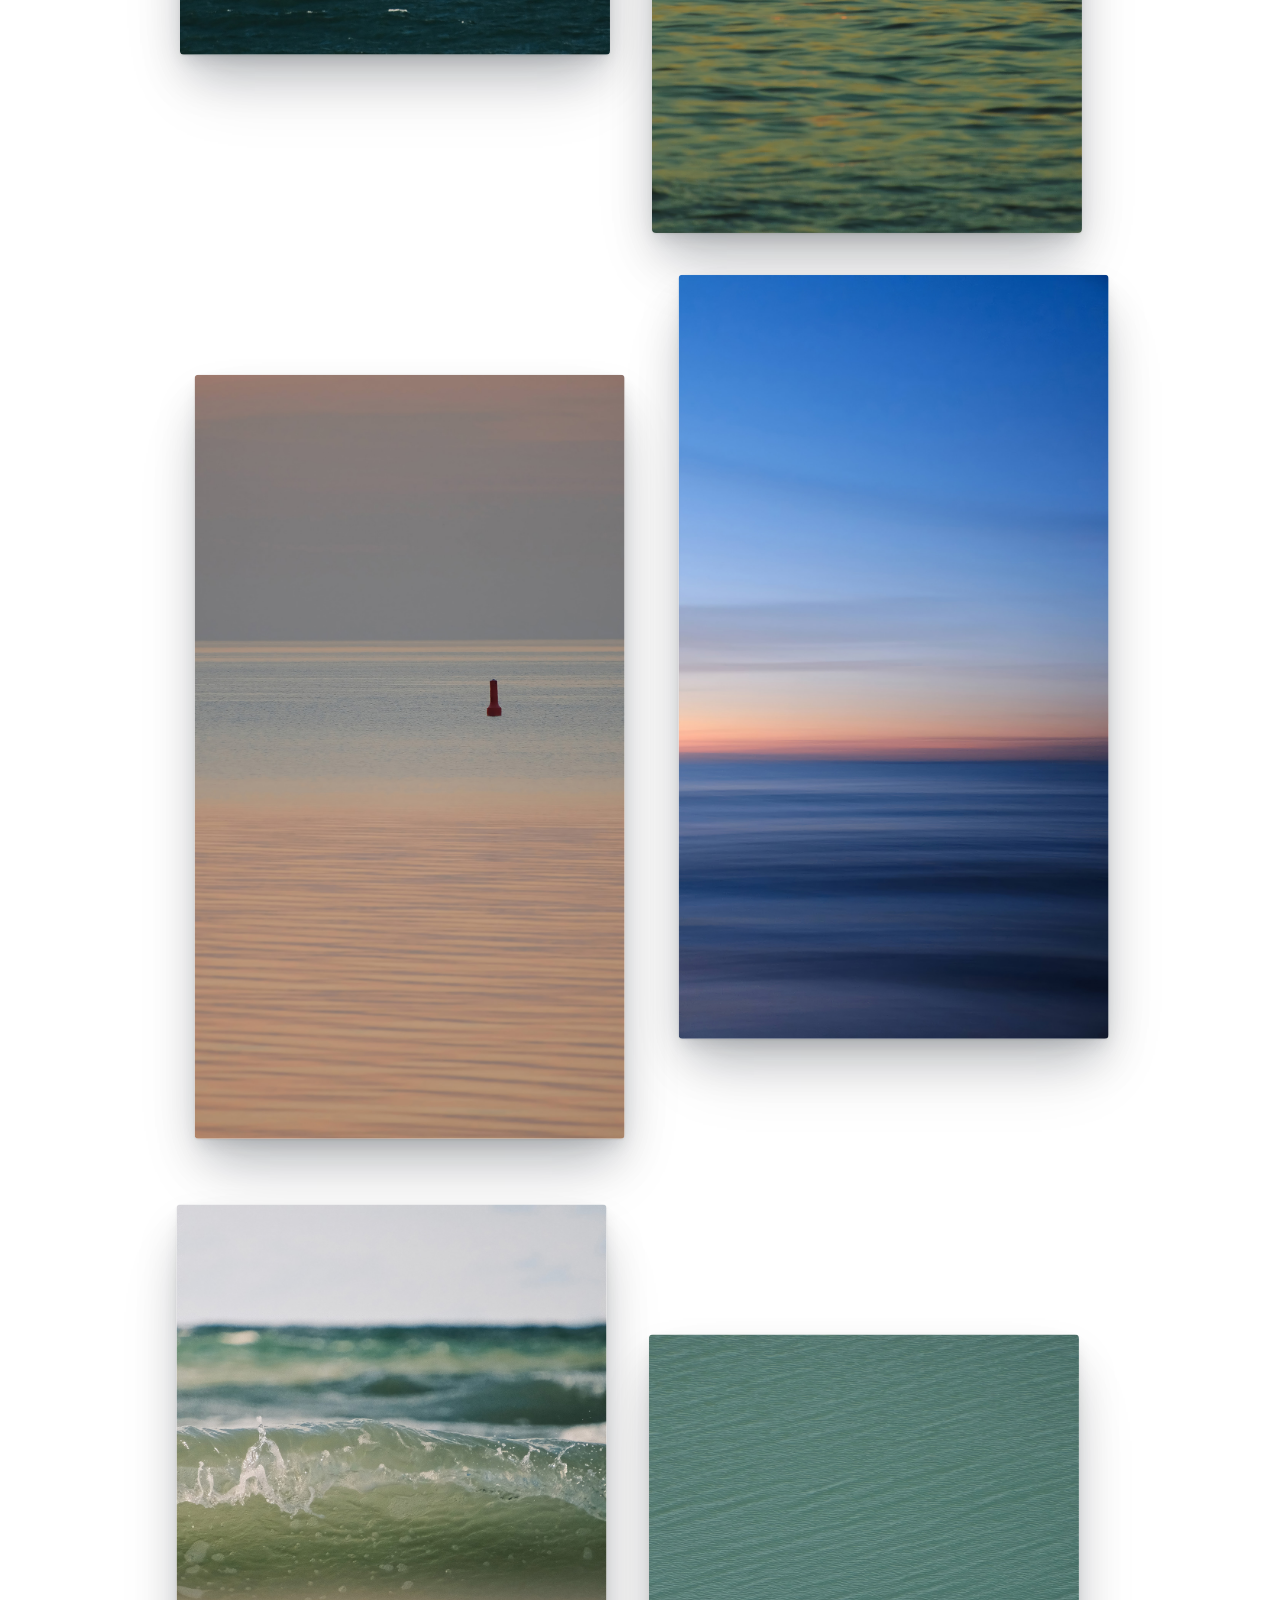
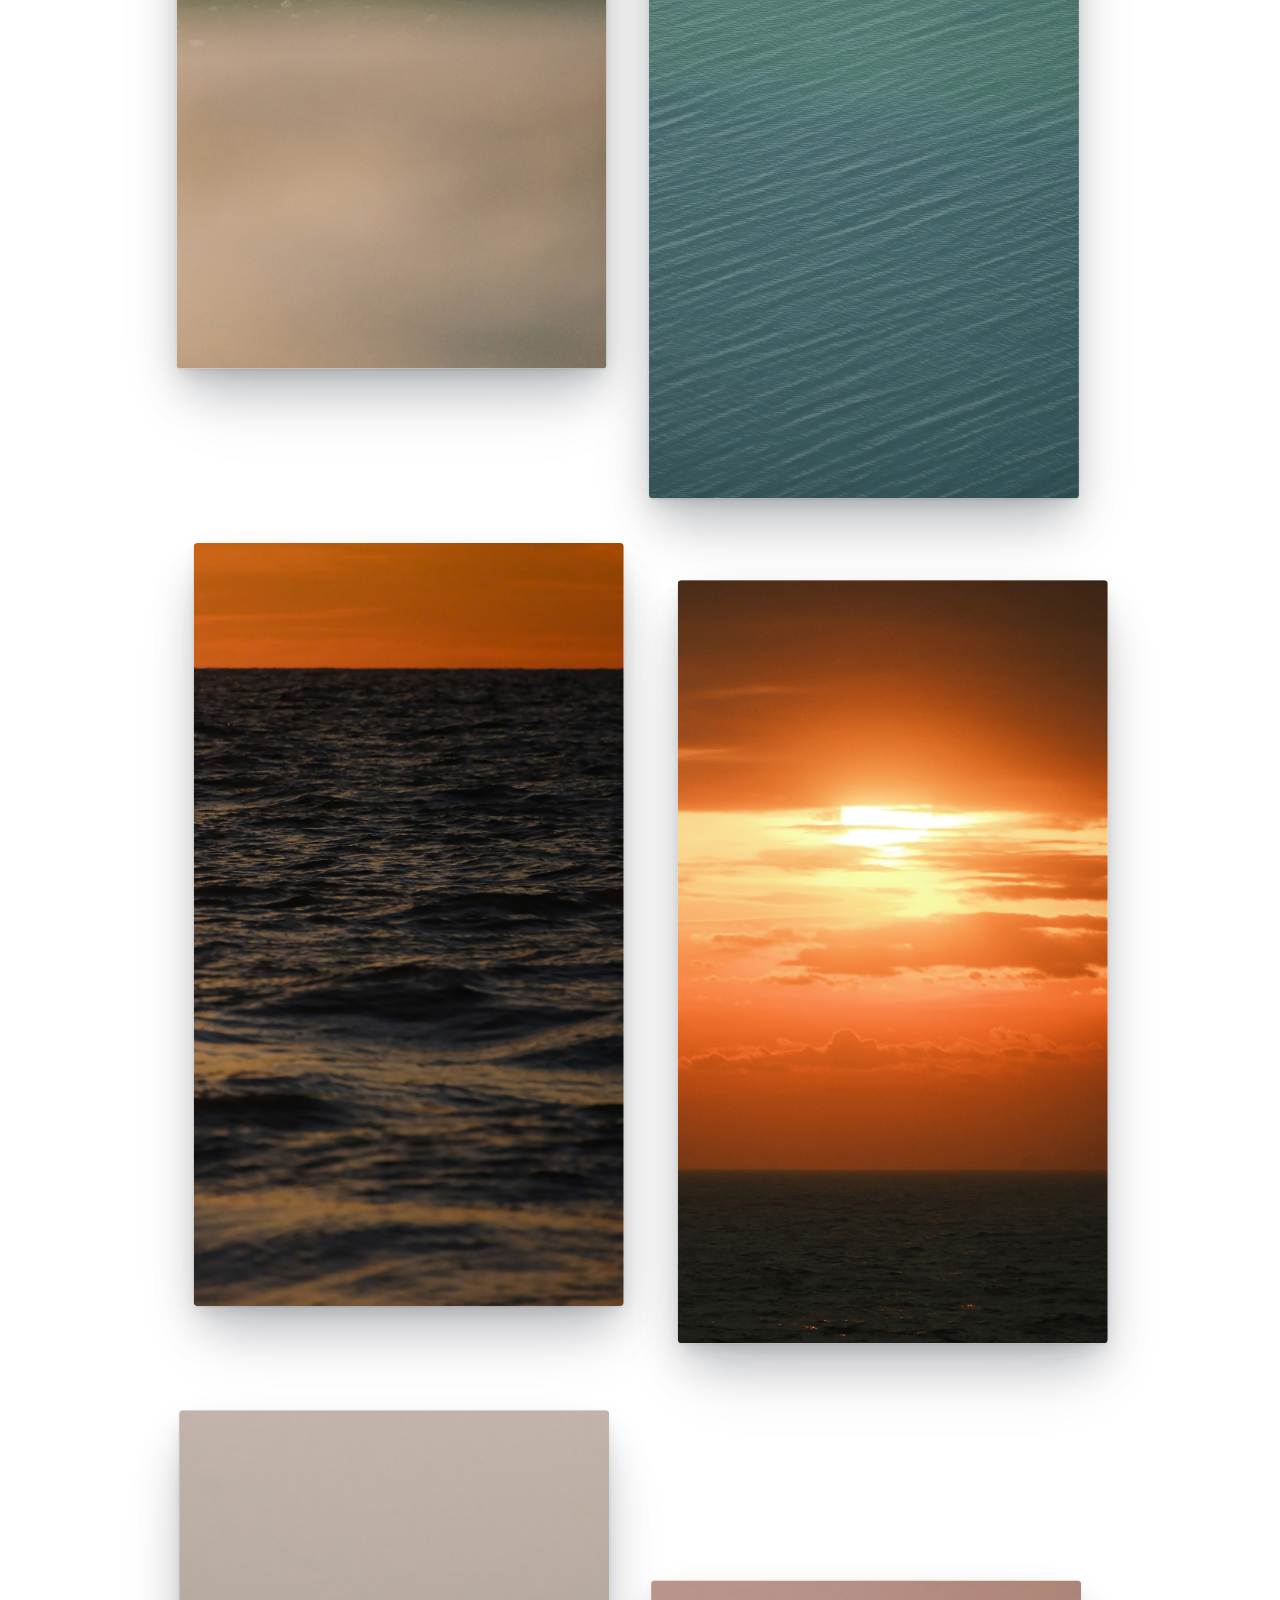
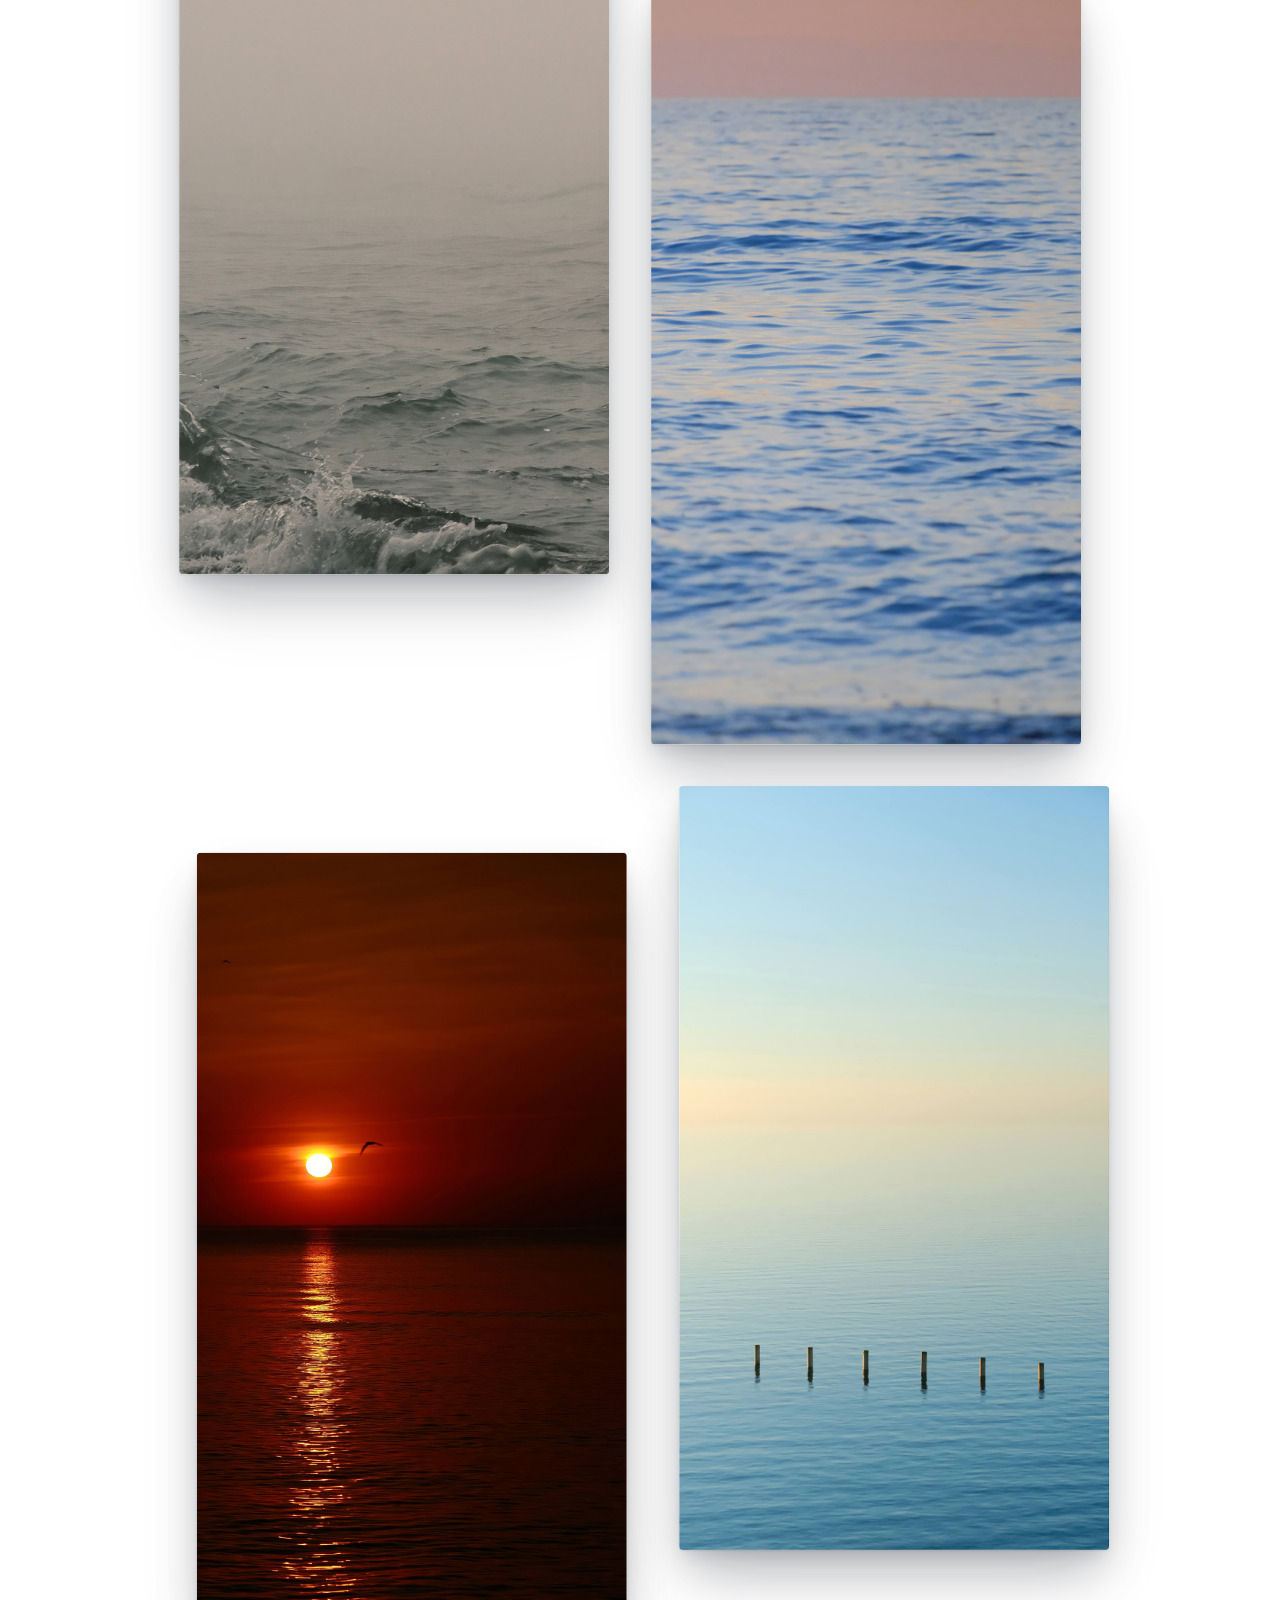
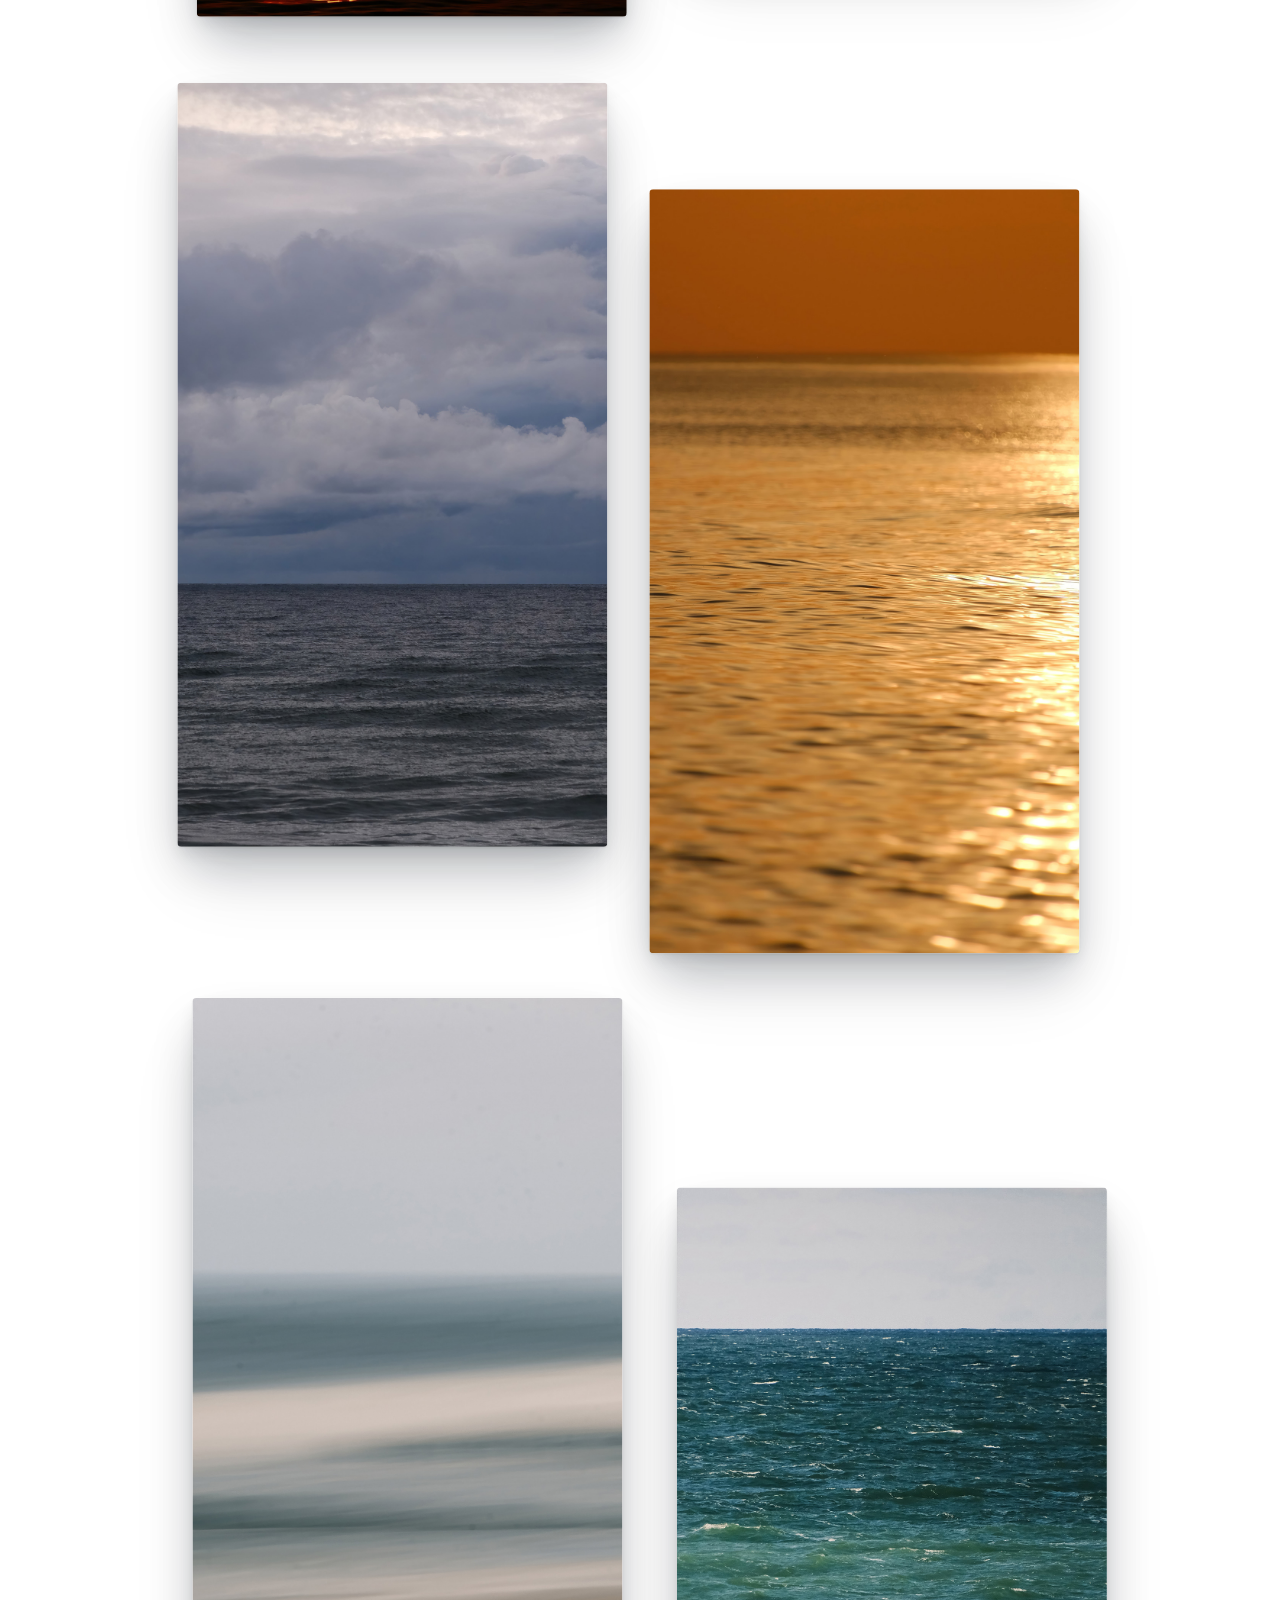
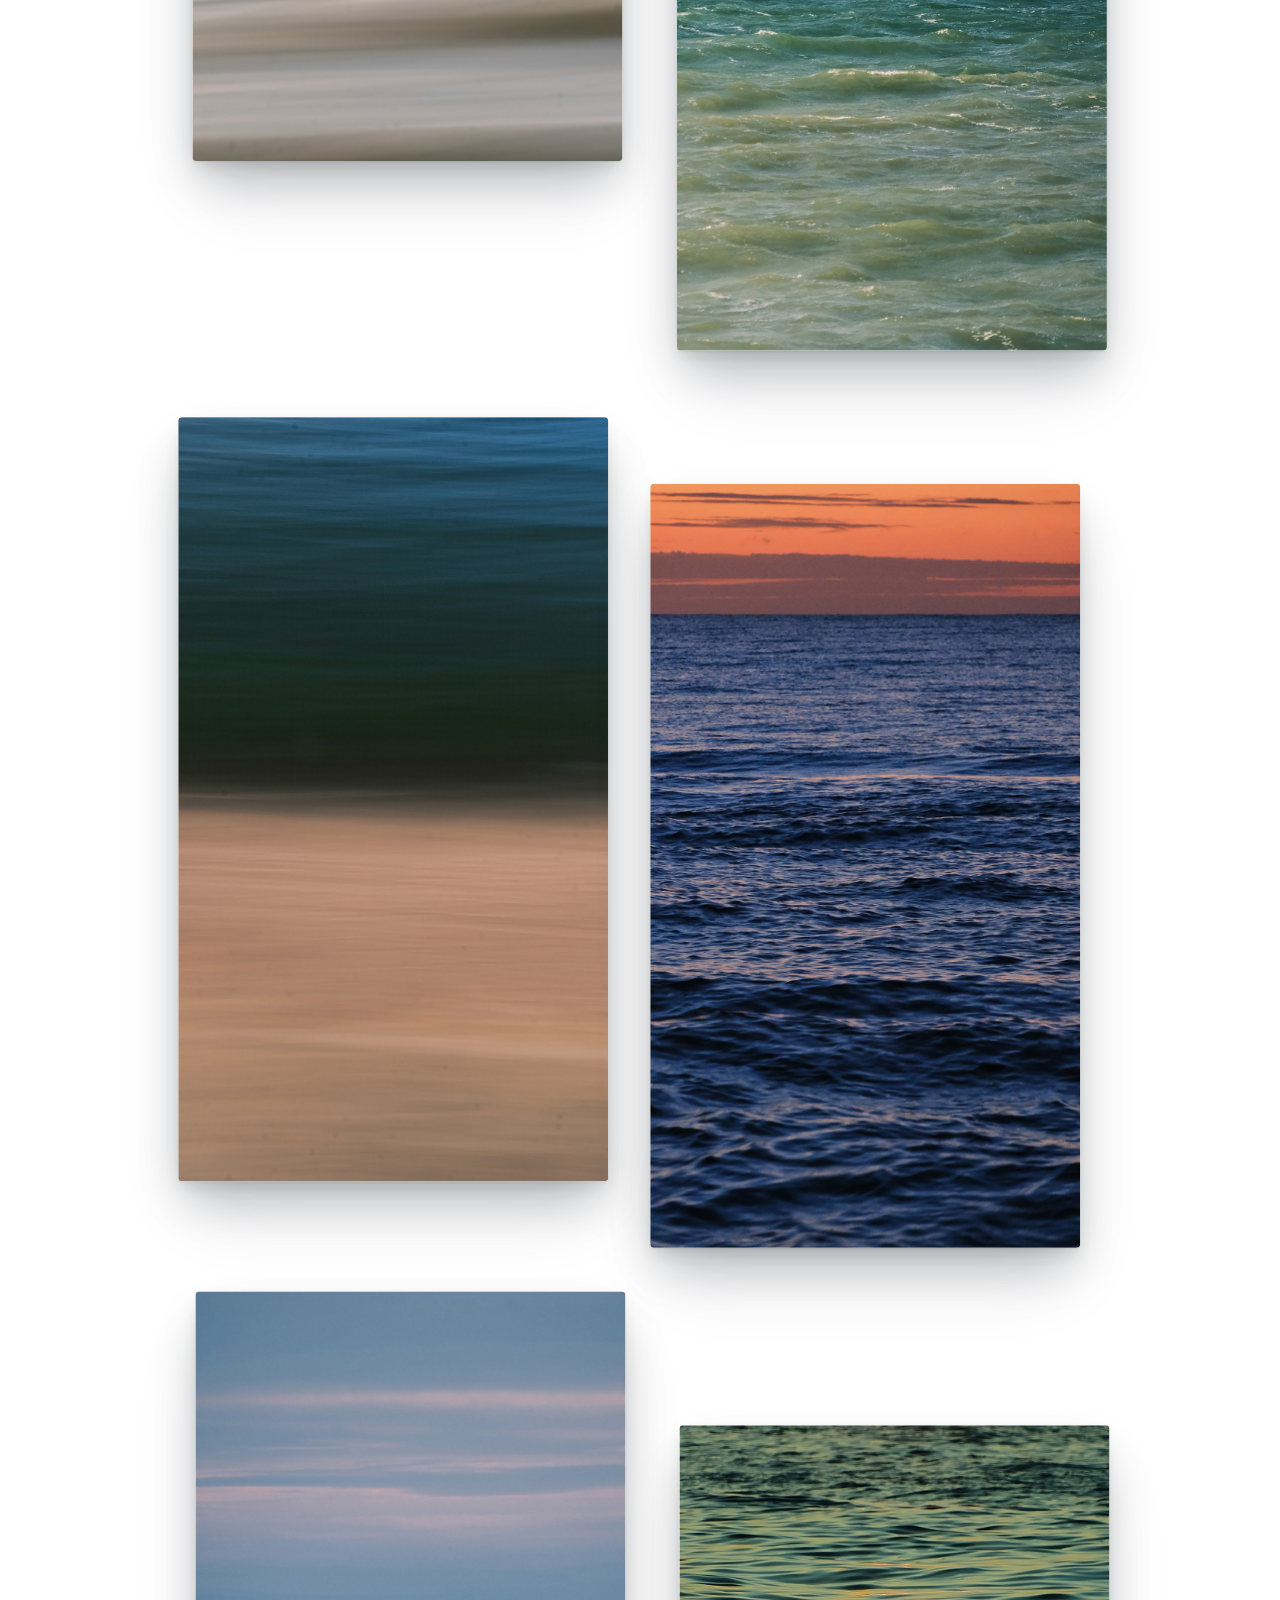
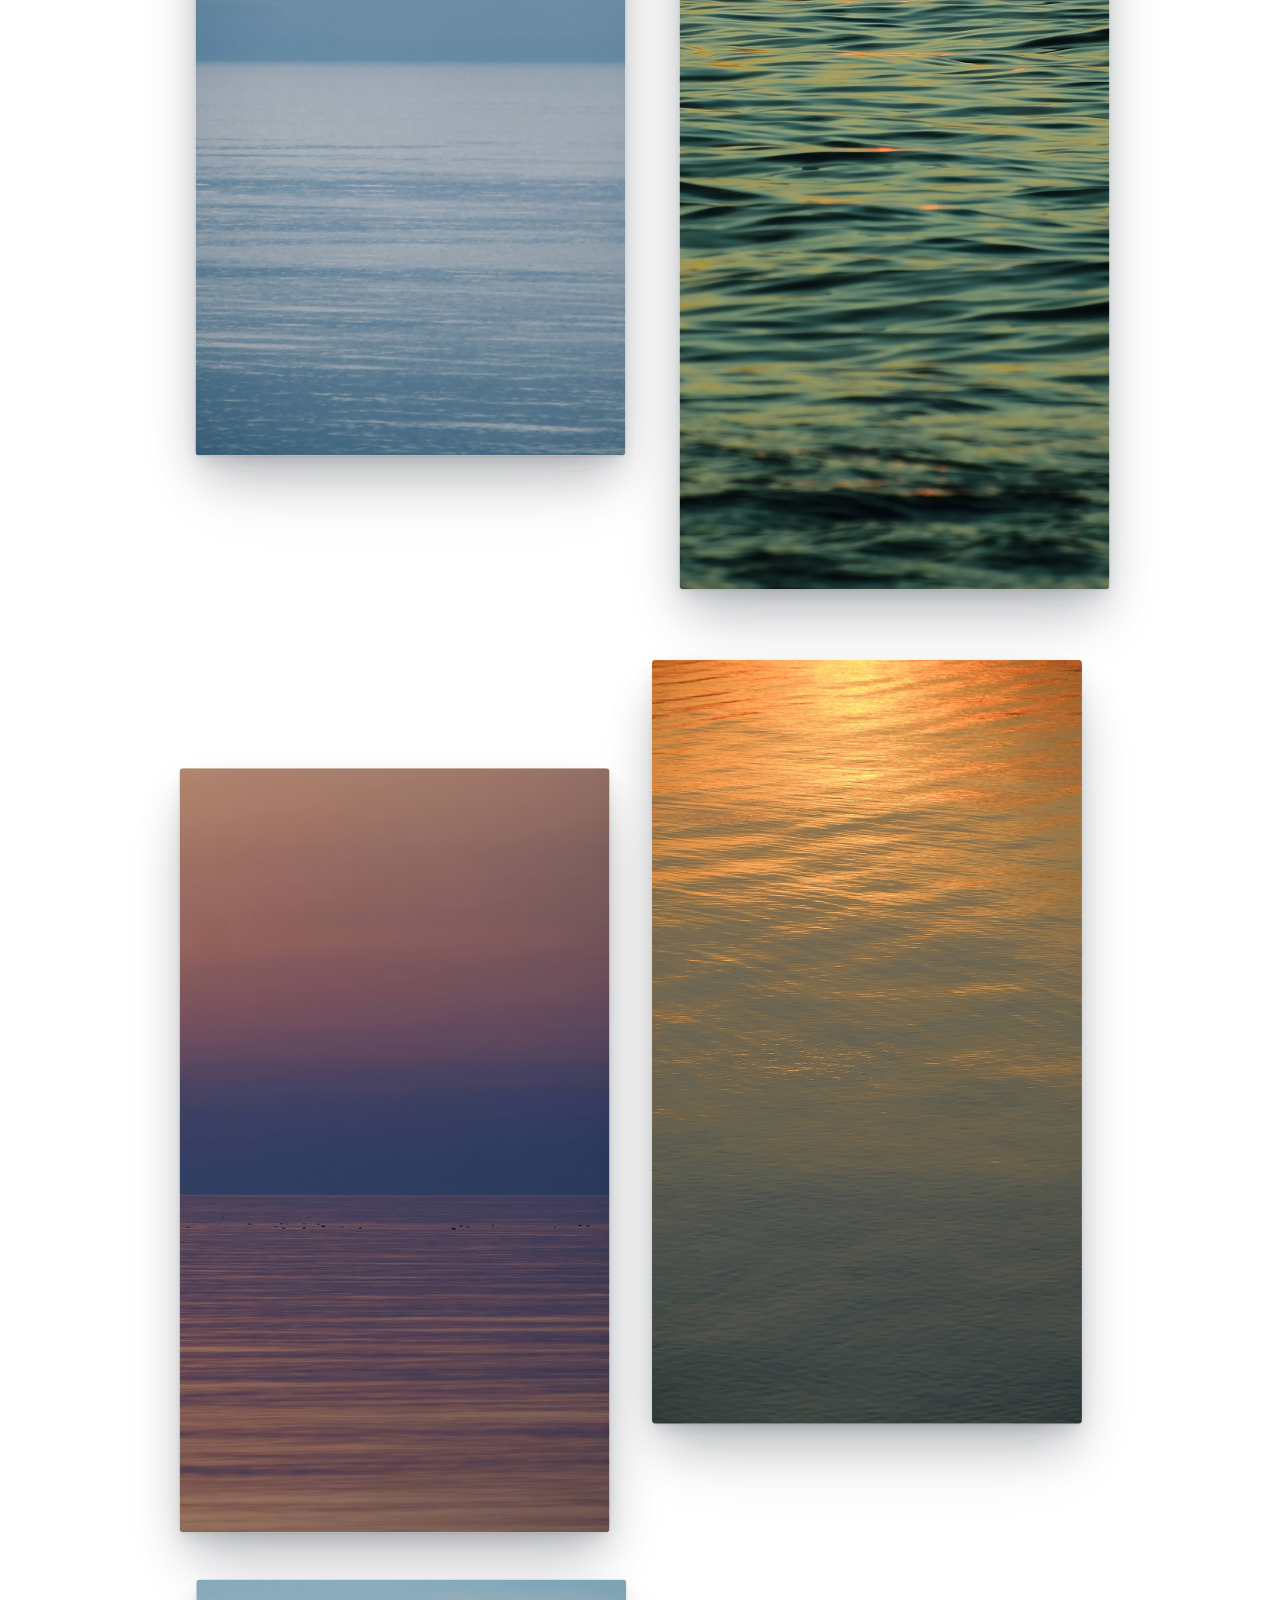
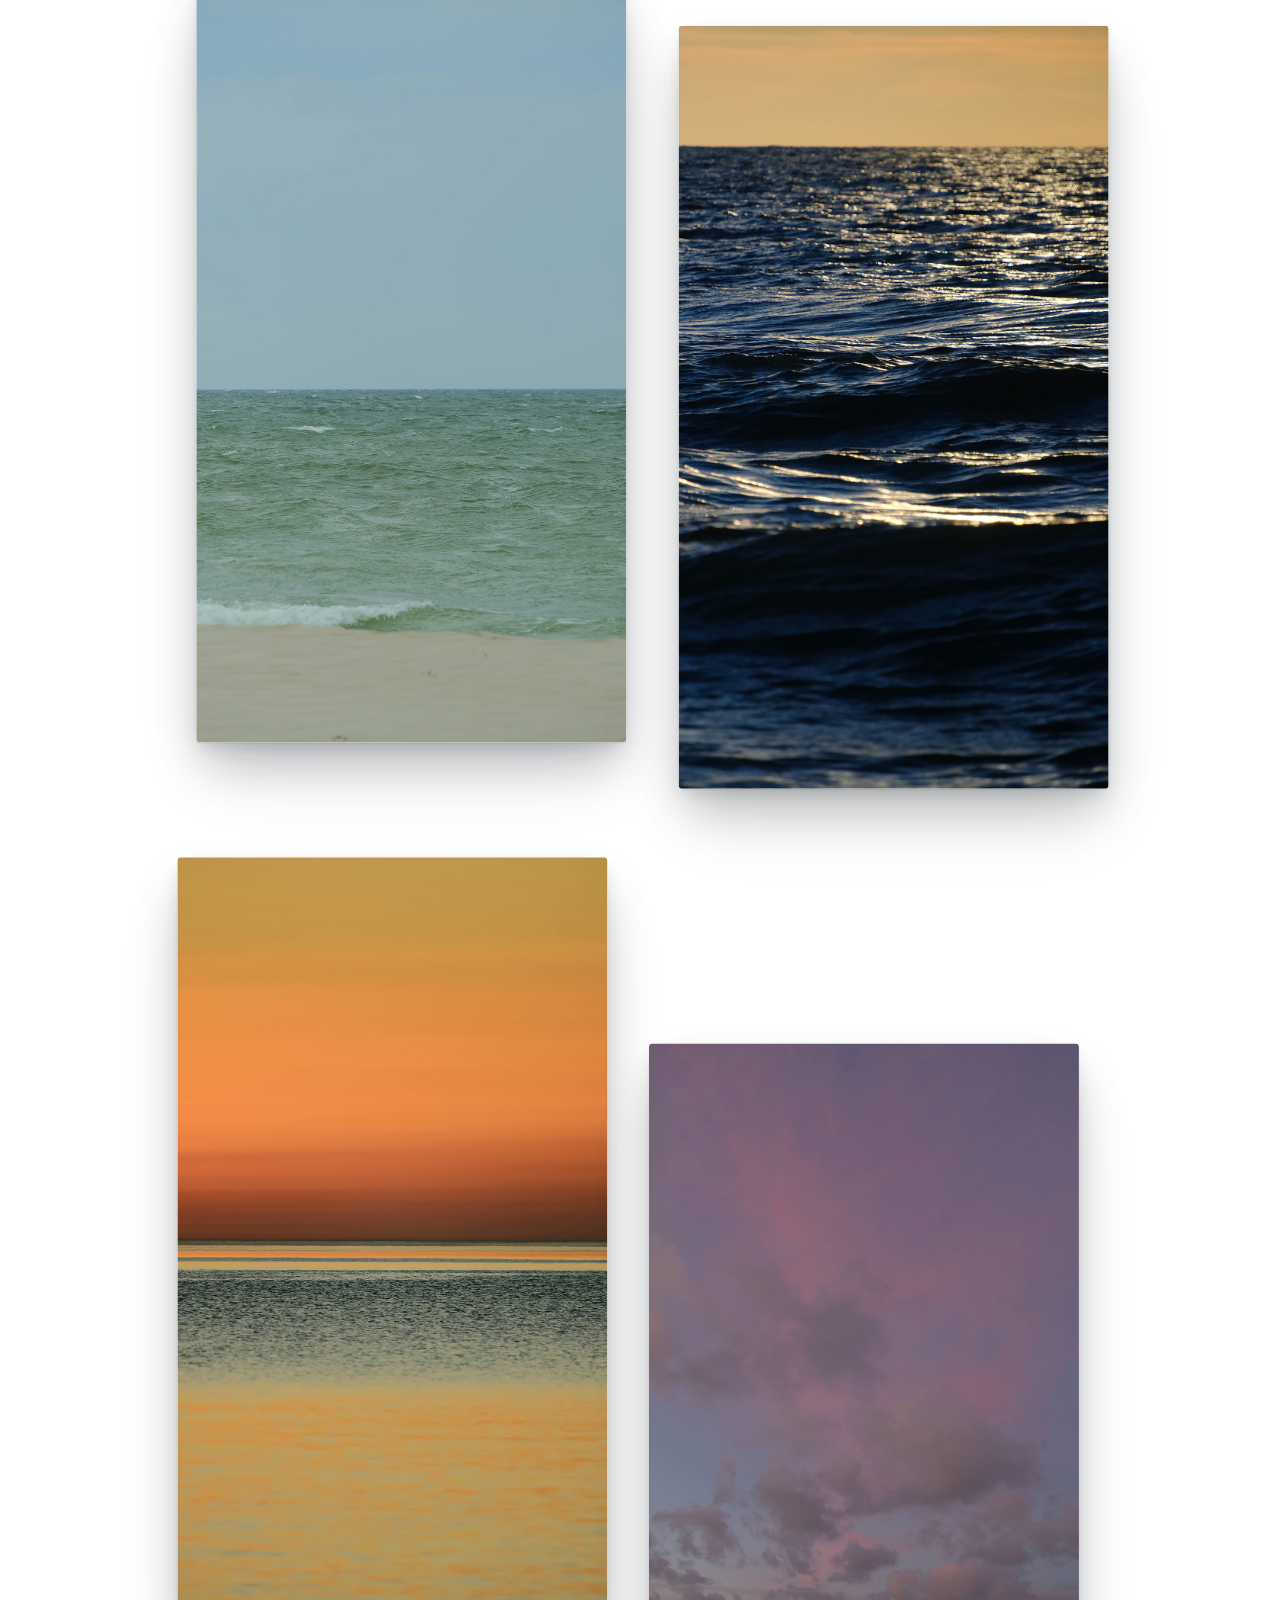
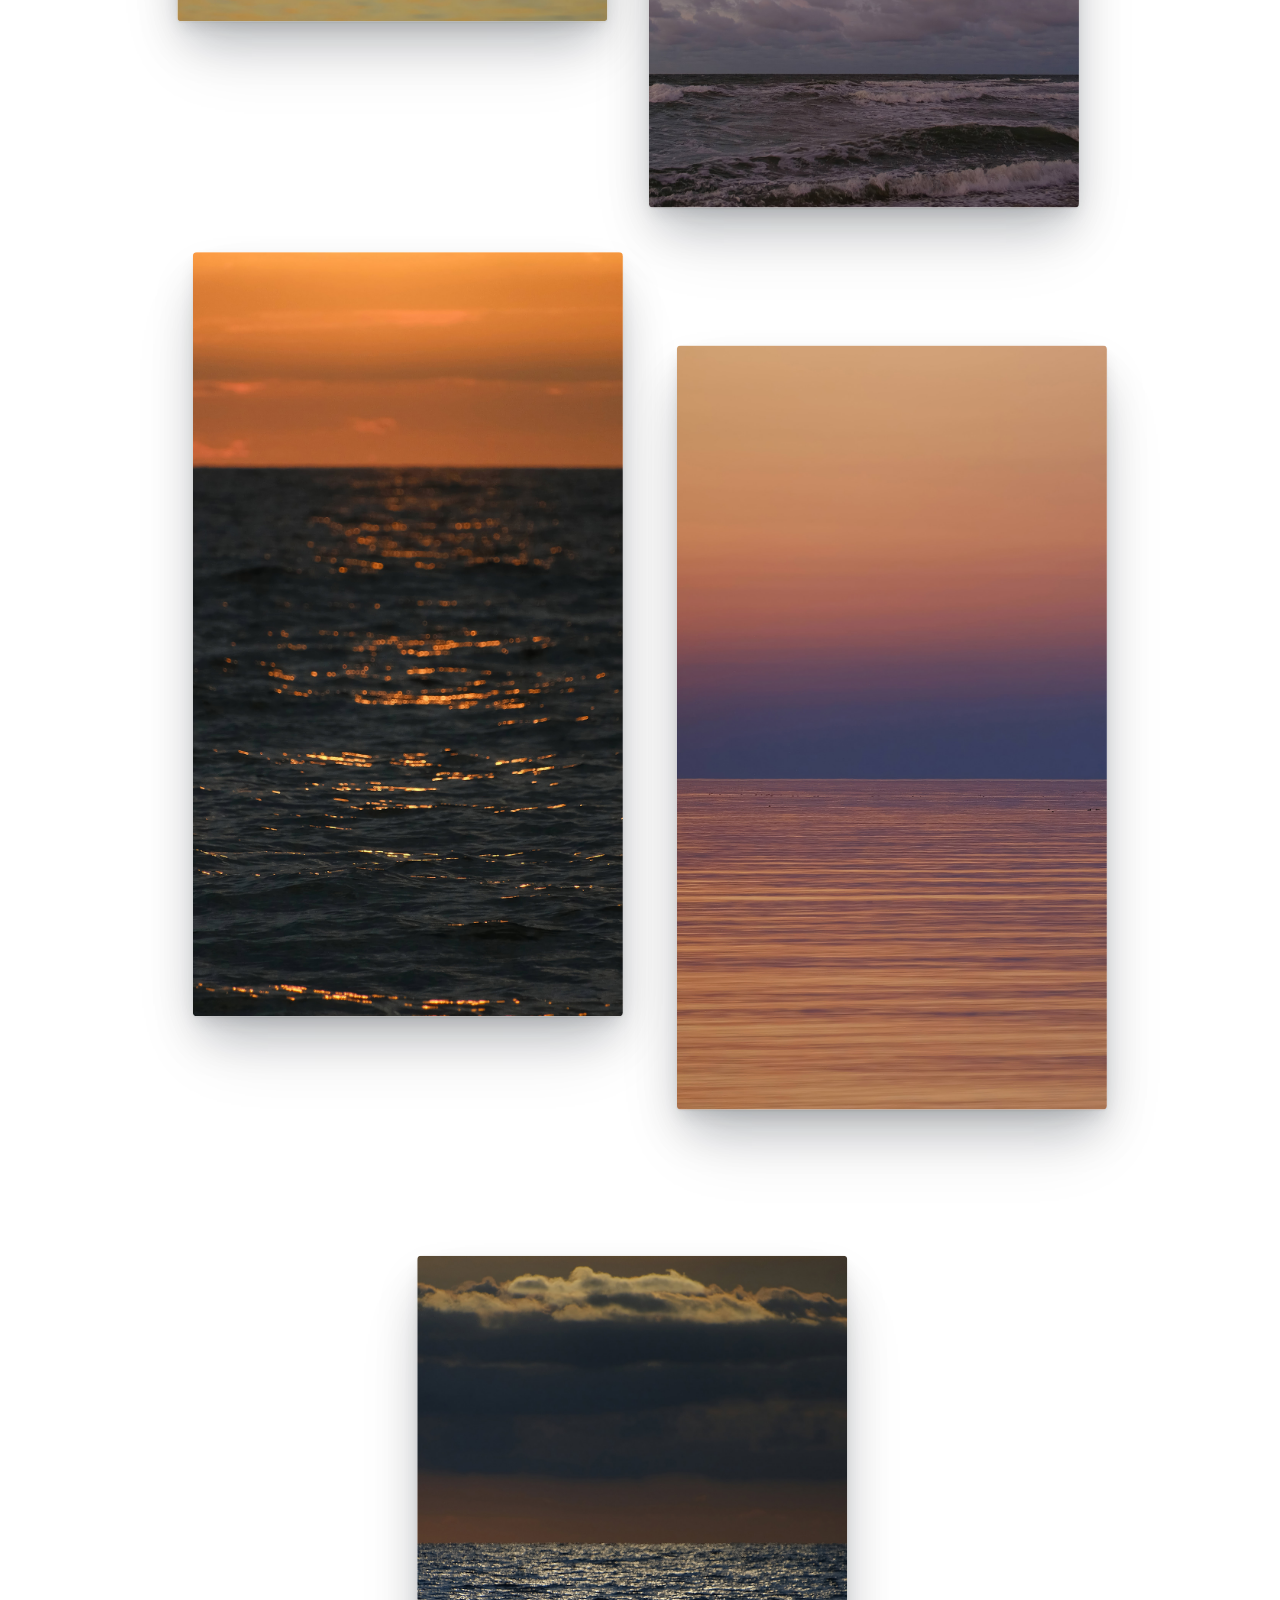
==== commit 6c4a4da6: "Update index.html" ====
--- a/index.html
+++ b/index.html
@@ -4,6 +4,25 @@
   <meta charset="UTF-8">
   <meta name="viewport" content="width=device-width, initial-scale=1.0">
   <title>Эффект Френеля</title>
+
+  <!-- PWA Manifest & Meta -->
+  <link rel="manifest" href="manifest.json">
+  <meta name="theme-color" content="#0b0c10">
+  <meta name="mobile-web-app-capable" content="yes">
+  <meta name="apple-mobile-web-app-capable" content="yes">
+  <meta name="apple-mobile-web-app-status-bar-style" content="black-translucent">
+  <meta name="apple-mobile-web-app-title" content="Fresnel">
+
+  <script>
+    if ('serviceWorker' in navigator) {
+      window.addEventListener('load', () => {
+        navigator.serviceWorker.register('./sw.js')
+          .then((reg) => console.log('SW зарегистрирован:', reg.scope))
+          .catch((err) => console.warn('Ошибка SW:', err));
+      });
+    }
+  </script>
+  
   <!-- SEO, Open Graph & Schema.org -->
   <meta name="description" content="Эффект Френеля — цифровая фотогалерея и визуальное исследование света и цвета. Автор: Антон Ивченко / Rick Antilles.">
   <meta name="keywords" content="фотогалерея, современная фотография, визуальное искусство, эффект френеля, Антон Ивченко, Rick Antilles">
--- a/styles.css
+++ b/styles.css
@@ -70,16 +70,22 @@
 }
 
 body.theme-dark .site-footer a:hover {
-  color: var(--accent);
-  text-decoration: none;
+  color: #f3dfc0 !important;
+  text-decoration: none !important;
 }
 
 body.theme-dark .site-footer .footer-copyright {
   opacity: 0.6;
 }
 
-body.theme-dark .modal {
+body.theme-dark .modal,
+body.page-stream .modal {
   background: rgba(10, 11, 14, 0.88);
+}
+
+body.theme-dark .modal-caption,
+body.page-stream .modal-caption {
+  color: #8a8d93;
 }
 
 * {
@@ -148,7 +154,7 @@
   padding: 5rem 1.5rem;
 }
 
-/* === КАРТОЧКИ И ДИНАМИЧЕСКИЕ ТЕНИ ПОД КАРТИНКАМИ === */
+/* === КАРТОЧКИ И ТЕНИ ПОД КАРТИНКАМИ === */
 .photo-card,
 .photo-item {
   width: calc(50% - 2rem);
@@ -158,21 +164,71 @@
   transition: transform 0.6s var(--ease-smooth);
 }
 
+/* 1. Эффект вывески на галерейной стене (светлая тема на главной) */
 .photo-card img,
 .photo-item img {
   width: 100%;
   height: auto;
   display: block;
   border-radius: 4px;
-  box-shadow: 0 16px 36px -6px var(--glow-color, rgba(0, 0, 0, 0.4)), 0 6px 14px -2px rgba(0, 0, 0, 0.22);
+  box-shadow: 
+    0 1px 2px rgba(0, 0, 0, 0.07),
+    0 8px 16px -4px rgba(10, 16, 26, 0.12),
+    0 24px 44px -8px rgba(10, 16, 26, 0.22),
+    0 40px 70px -16px rgba(10, 16, 26, 0.14);
   cursor: pointer;
-  transition: transform 0.4s var(--ease-smooth), box-shadow 0.4s var(--ease-smooth);
-}
-
+  transition: transform 0.45s var(--ease-smooth), box-shadow 0.45s var(--ease-smooth);
+}
+
+/* Ховер на белом фоне */
 .photo-card img:hover,
 .photo-item img:hover {
-  transform: scale(1.02);
-  box-shadow: 0 24px 50px -6px var(--glow-color, rgba(0, 0, 0, 0.48)), 0 8px 18px -2px rgba(0, 0, 0, 0.26);
+  transform: translateY(-6px) scale(1.015);
+  box-shadow: 
+    0 2px 4px rgba(0, 0, 0, 0.06),
+    0 14px 24px -4px rgba(10, 16, 26, 0.14),
+    0 34px 56px -8px rgba(10, 16, 26, 0.26),
+    0 54px 90px -18px rgba(10, 16, 26, 0.18);
+}
+
+/* 2. Теневое галерейное решение для СТРИМА (глубокие темные тени вместо глоу) */
+body.page-stream .photo-card img,
+body.page-stream .photo-item img {
+  box-shadow: 
+    0 2px 5px rgba(0, 0, 0, 0.45),
+    0 12px 24px -4px rgba(0, 0, 0, 0.5),
+    0 28px 52px -8px rgba(0, 0, 0, 0.6),
+    0 50px 84px -16px rgba(0, 0, 0, 0.55);
+}
+
+body.page-stream .photo-card img:hover,
+body.page-stream .photo-item img:hover {
+  transform: translateY(-6px) scale(1.015);
+  box-shadow: 
+    0 4px 8px rgba(0, 0, 0, 0.55),
+    0 18px 32px -6px rgba(0, 0, 0, 0.6),
+    0 38px 68px -8px rgba(0, 0, 0, 0.7),
+    0 65px 105px -16px rgba(0, 0, 0, 0.65);
+}
+
+/* 3. Цветное глоу ТОЛЬКО для темной темы на главной странице */
+body.theme-dark:not(.page-stream) .photo-card img,
+body.theme-dark:not(.page-stream) .photo-item img {
+  box-shadow: 
+    0 1px 3px rgba(0, 0, 0, 0.5),
+    0 8px 18px -4px rgba(0, 0, 0, 0.4),
+    0 20px 38px -6px var(--glow-color, rgba(0, 0, 0, 0.35)),
+    0 42px 74px -12px var(--glow-color, rgba(0, 0, 0, 0.25));
+}
+
+body.theme-dark:not(.page-stream) .photo-card img:hover,
+body.theme-dark:not(.page-stream) .photo-item img:hover {
+  transform: translateY(-6px) scale(1.015);
+  box-shadow: 
+    0 2px 5px rgba(0, 0, 0, 0.6),
+    0 12px 24px -4px rgba(0, 0, 0, 0.45),
+    0 30px 52px -6px var(--glow-color, rgba(0, 0, 0, 0.45)),
+    0 60px 96px -14px var(--glow-color, rgba(0, 0, 0, 0.3));
 }
 
 /* === ПЛАВАЮЩИЕ КНОПКИ === */
@@ -382,7 +438,7 @@
 
 .site-footer a {
   color: #111215;
-  font-weight: 500;
+  font-weight: 400;
   text-decoration: none !important;
   transition: color 0.25s ease;
 }
